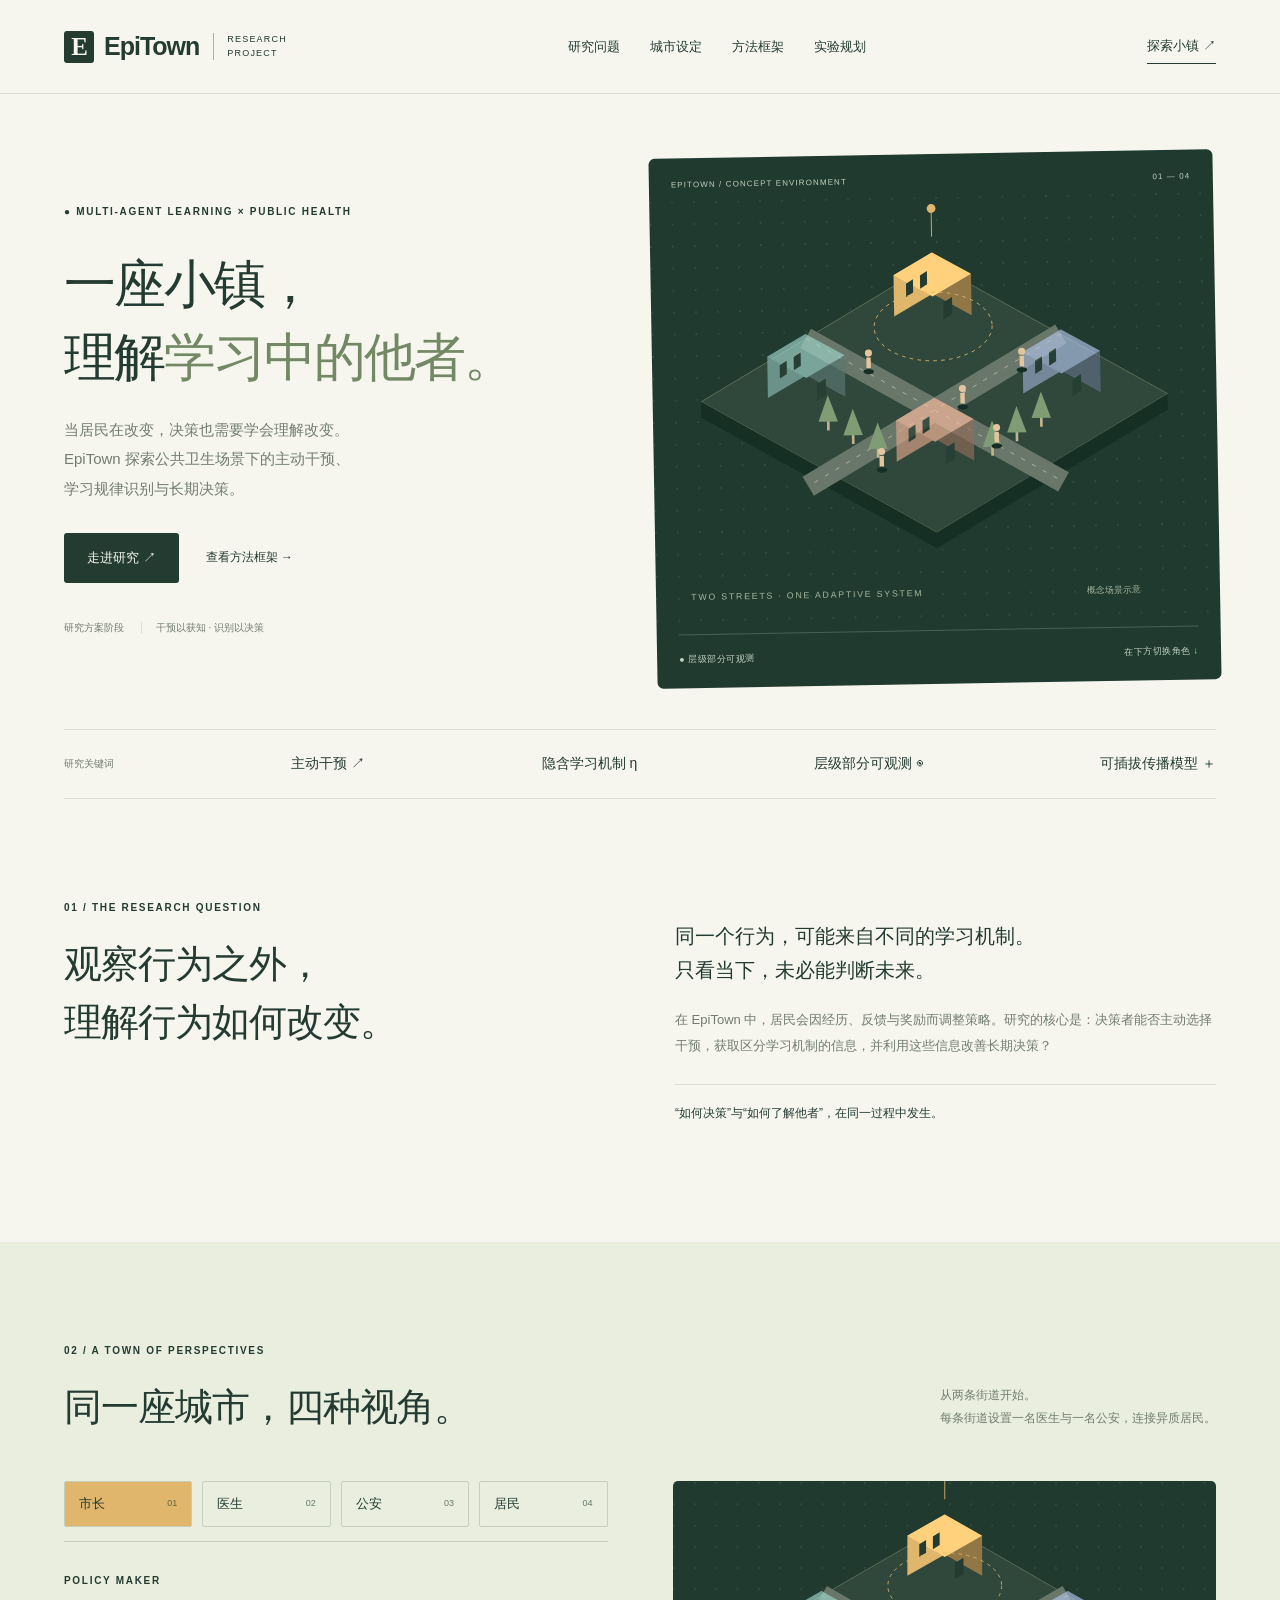
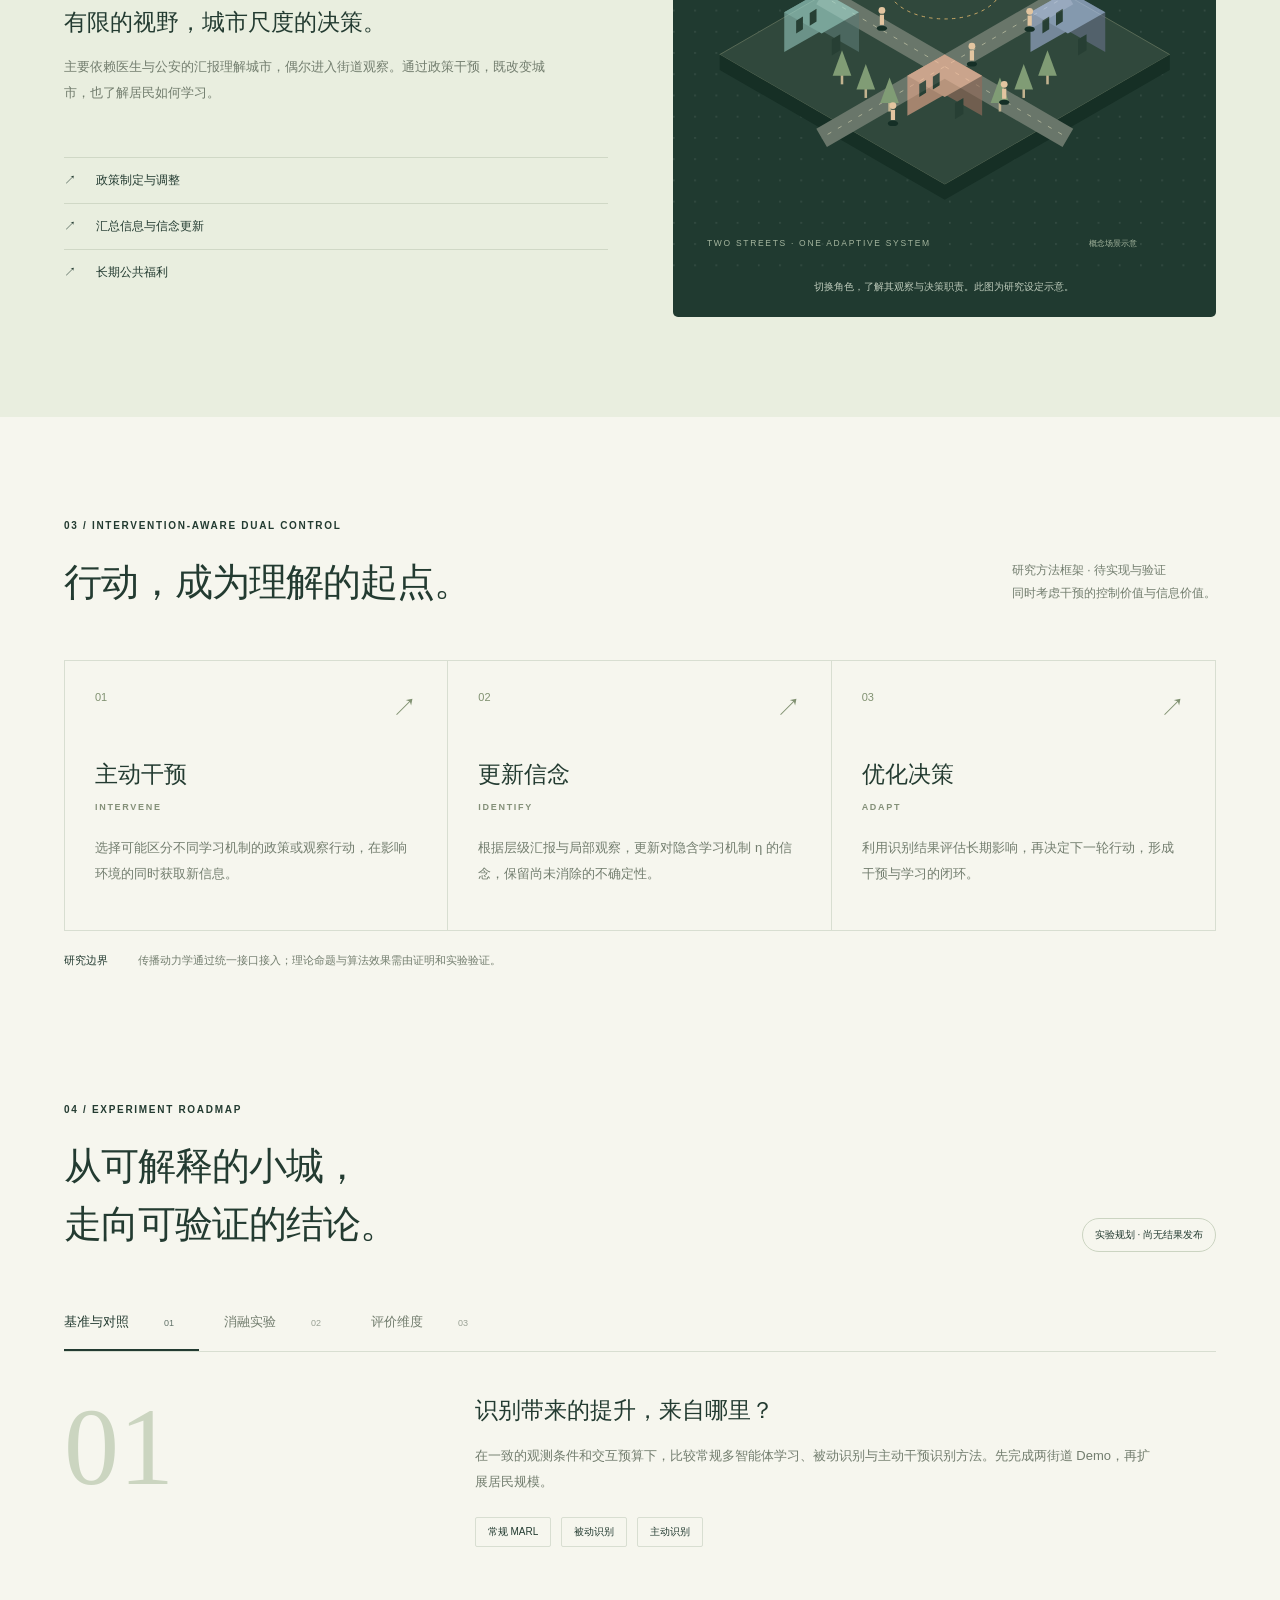
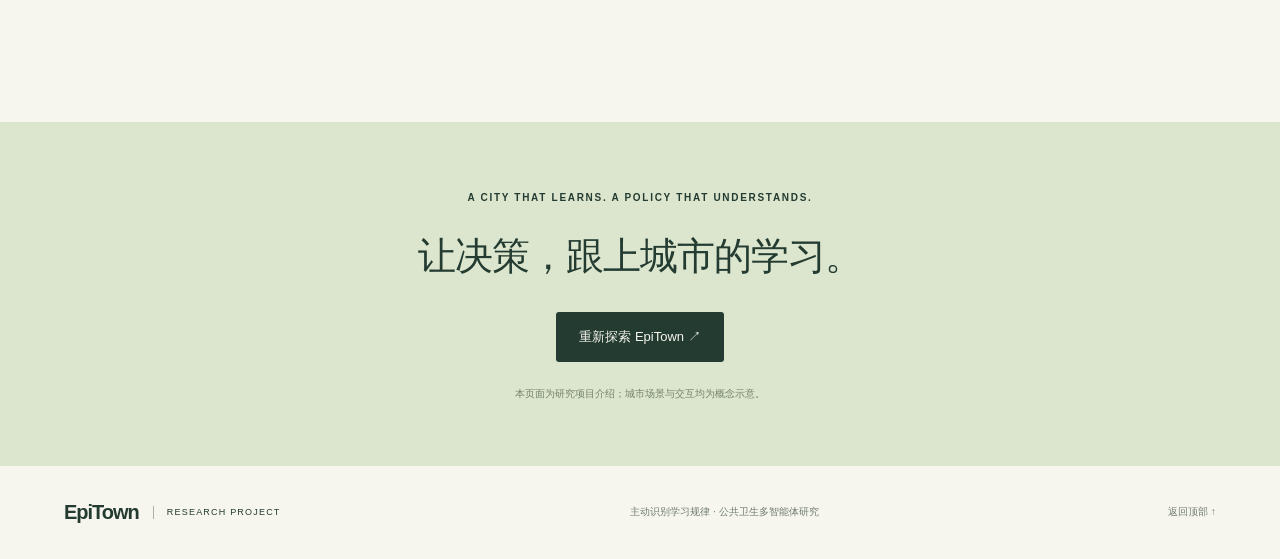
==== index.html @ d561c006 "EpiTown介绍页" ====
<!doctype html><html lang="zh-CN"><head><meta charset="utf-8"><meta name="viewport" content="width=device-width,initial-scale=1"><title>EpiTown · 理解学习中的他者</title><meta name="description" content="公共卫生多智能体研究：主动干预、学习规律识别与长期决策。"><style>
:root{--ink:#233b31;--paper:#f6f6ee;--muted:#727d6e;--line:#d8ded1}*{box-sizing:border-box}html{scroll-behavior:smooth;scroll-padding-top:30px}body{margin:0;background:var(--paper);color:var(--ink);font-family:Arial,"Microsoft YaHei",sans-serif;-webkit-font-smoothing:antialiased}a{color:inherit;text-decoration:none}button{font:inherit;cursor:pointer}button:focus-visible,a:focus-visible{outline:3px solid #a98442;outline-offset:5px}header{height:94px;border-bottom:1px solid var(--line);display:flex;align-items:center;justify-content:space-between;padding:0 5%;gap:24px}.brand{display:flex;align-items:center;gap:10px;font-size:25px;font-weight:700;letter-spacing:-1px}.mark{display:grid;place-items:center;width:30px;height:32px;background:var(--ink);color:var(--paper);font-family:Georgia,serif;border-radius:3px}.brand small{font-size:9px;font-weight:400;letter-spacing:1.2px;border-left:1px solid #a9b2a4;padding-left:13px;margin-left:4px;line-height:1.5}nav{display:flex;gap:30px;font-size:13px}nav a:hover{opacity:.6}.nav-cta{font-size:13px;border-bottom:1px solid var(--ink);padding:8px 0}.hero{display:grid;grid-template-columns:1fr 1fr;min-height:635px;padding:55px 5% 40px;gap:25px;align-items:center}.eyebrow{font-size:10px;letter-spacing:1.7px;font-weight:600;line-height:1.8}.hero h1{font-size:clamp(36px,4.05vw,64px);line-height:1.4;letter-spacing:-2px;font-weight:500;margin:27px 0 22px}.hero h1 span{color:#738965}.lead{font-size:15px;line-height:1.95;color:var(--muted)}.actions{display:flex;align-items:center;gap:27px;margin:30px 0;font-size:12px}.button{display:inline-flex;align-items:center;justify-content:center;gap:36px;padding:16px 23px;background:var(--ink);color:var(--paper);font-size:13px;border-radius:3px}.button:hover{background:#3e5743}.note{font-size:10px;color:var(--muted);margin-top:38px}.note span{margin-left:14px;padding-left:14px;border-left:1px solid var(--line)}.hero-art{background:#203a30;border-radius:6px;overflow:hidden;color:#c2d0c0;transform:rotate(-1deg)}svg{display:block;width:100%}.hero-art svg{margin:-10px 0 -20px}.art-label{display:flex;justify-content:space-between;margin:22px;font-size:8px;letter-spacing:1.1px;gap:10px}.art-label.bottom{border-top:1px solid #476051;padding-top:18px;font-size:9px;letter-spacing:.5px}.principles{border-top:1px solid var(--line);border-bottom:1px solid var(--line);margin:0 5%;padding:25px 0;display:flex;align-items:center;justify-content:space-between;gap:20px}.principles small{font-size:10px;color:var(--muted)}.principles>span{font-size:14px}.section{padding:100px 5%}h2{font-size:clamp(28px,3vw,43px);font-weight:500;line-height:1.5;letter-spacing:-1px;margin:18px 0 0}.question{display:grid;grid-template-columns:1fr 1fr;gap:70px}.section p{font-size:13px;line-height:2;color:var(--muted)}.question .large{font-size:20px;line-height:1.7;color:var(--ink);margin:20px 0}.statement{font-size:12px;padding:20px 0;border-top:1px solid var(--line);margin-top:25px}.town{background:#e9eedf}.heading{display:flex;align-items:flex-end;justify-content:space-between;gap:35px}.heading>p{font-size:12px;line-height:1.9;margin-bottom:6px}.town-layout{display:grid;grid-template-columns:1fr 1fr;gap:65px;margin-top:45px}.role-tabs{display:flex;border-bottom:1px solid #c6cfbd;padding-bottom:14px;gap:10px}.role-tabs button{flex:1;background:transparent;border:1px solid #c6cfbd;text-align:left;padding:13px 14px;border-radius:2px;font-size:13px;color:var(--ink)}.role-tabs small{float:right;font-size:9px;opacity:.65;padding-top:3px}.role-panel{padding-top:30px}h3{font-size:23px;line-height:1.6;font-weight:500;margin:14px 0}.role-panel p{max-width:490px;min-height:78px}.role-panel ul{list-style:none;padding:0;margin:25px 0 0}.role-panel li{border-top:1px solid #d0d8c6;padding:14px 0;font-size:12px}.role-panel li span{margin-left:17px}.mini-town{background:#203a30;border-radius:5px;align-self:start;overflow:hidden}.mini-town svg{margin-top:-20px}.mini-town p{font-size:10px;text-align:center;color:#bfccbc;margin:0;padding:0 15px 20px}.method-grid{display:grid;grid-template-columns:repeat(3,1fr);margin-top:50px;border:1px solid var(--line)}.method-grid article{padding:30px;border-right:1px solid var(--line)}.method-grid article:last-child{border:0}.step{display:flex;justify-content:space-between;font-size:11px;color:#809171}.step span{font-size:25px}.method-grid h3{margin:32px 0 6px}.method-grid .eyebrow{font-size:9px;color:#849079}.method-grid p{margin-top:20px}.method-foot{display:flex;gap:30px;font-size:11px;padding-top:20px;color:var(--muted);line-height:1.8}.method-foot b{color:var(--ink);white-space:nowrap;font-weight:400}.experiments{padding-top:30px}.status{font-size:10px;border:1px solid #cbd4c1;padding:9px 12px;border-radius:30px;white-space:nowrap}.experiment-tabs{display:flex;margin-top:43px;border-bottom:1px solid var(--line)}.experiment-tabs button{color:var(--muted);border:0;background:none;padding:18px 25px;border-bottom:2px solid transparent;font-size:13px}.experiment-tabs button:first-child{padding-left:0}.experiment-tabs button[aria-selected=true]{border-bottom-color:var(--ink);color:var(--ink)}.experiment-tabs small{font-size:9px;padding-left:35px;opacity:.7}.experiment-content{display:grid;grid-template-columns:1fr 2fr;gap:40px;padding:40px 0;min-height:270px}.big-number{font-family:Georgia,serif;font-size:110px;color:#cbd5c0;line-height:1}.experiment-content h3{margin-top:0}.experiment-content p{max-width:680px}.tags{display:flex;flex-wrap:wrap;gap:10px;margin-top:22px}.tags span{font-size:10px;padding:7px 12px;border:1px solid var(--line);border-radius:2px}.closing{text-align:center;background:#dce6ce;padding:67px 20px 55px}.closing h2{margin:20px 0 27px}.closing p{font-size:10px;color:#738167;margin-top:25px}footer{display:flex;align-items:center;justify-content:space-between;gap:30px;padding:35px 5%}footer .brand{font-size:20px}footer>span,footer>a:last-child{font-size:10px;color:var(--muted)}@media(min-width:1600px){main,header,footer{max-width:1600px;margin:auto}}@media(max-width:950px){.brand small{display:none}nav{gap:17px}.hero{min-height:540px}.hero h1{font-size:37px}.hero .eyebrow{font-size:8px;letter-spacing:1px}.lead{font-size:13px}.section{padding-top:70px;padding-bottom:70px}.town-layout{gap:30px}.question{gap:35px}.method-grid article{padding:22px}.actions{gap:15px}.role-tabs button{padding:12px 8px}.role-tabs small{display:none}.principles>span{font-size:12px}}@media(max-width:680px){header{height:75px;padding:0 6%}header nav{display:none}.nav-cta{font-size:11px}.hero{grid-template-columns:1fr;padding:45px 6% 30px;gap:40px}.hero h1{font-size:39px;letter-spacing:-1.5px;margin-top:24px}.hero .eyebrow{font-size:9px}.lead{font-size:14px}.note{margin-top:28px}.hero-art{transform:none}.principles{flex-wrap:wrap;padding:22px 0;gap:20px;margin:0 6%}.principles small{width:100%}.principles>span{font-size:11px;width:44%}.section{padding:60px 6%}.question{grid-template-columns:1fr;gap:20px}.question .large{font-size:18px}.heading{display:block}.heading>p{margin-top:20px}.town-layout{grid-template-columns:1fr;gap:25px;margin-top:30px}.role-panel p{min-height:0}.method-grid{grid-template-columns:1fr;margin-top:30px}.method-grid article{border-right:0;border-bottom:1px solid var(--line);padding:25px}.method-grid h3{margin-top:10px}.method-grid p{margin-top:12px}.method-foot{gap:16px}.status{display:inline-block;margin-top:20px}.experiment-tabs button{padding:16px 12px;font-size:12px;flex:1}.experiment-tabs small{display:none}.experiment-content{grid-template-columns:1fr;gap:15px;min-height:340px;padding:25px 0 0}.big-number{font-size:60px}.experiment-content h3{font-size:20px}.closing .eyebrow{font-size:8px;letter-spacing:1px}.closing h2{font-size:27px}footer{flex-wrap:wrap;padding:30px 6%;gap:25px}footer>span{order:3;width:100%;font-size:9px}}@media(prefers-reduced-motion:reduce){html{scroll-behavior:auto}}
</style></head><body><header><a class="brand" href="#"><b class="mark">E</b>EpiTown<small>RESEARCH<br>PROJECT</small></a><nav aria-label="主导航"><a href="#question">研究问题</a><a href="#town">城市设定</a><a href="#method">方法框架</a><a href="#experiments">实验规划</a></nav><a class="nav-cta" href="#town">探索小镇 ↗</a></header><main><section class="hero"><div><div class="eyebrow">● MULTI-AGENT LEARNING × PUBLIC HEALTH</div><h1>一座小镇，<br>理解<span>学习中的他者。</span></h1><p class="lead">当居民在改变，决策也需要学会理解改变。<br>EpiTown 探索公共卫生场景下的主动干预、<br>学习规律识别与长期决策。</p><div class="actions"><a class="button" href="#question">走进研究 ↗</a><a href="#method">查看方法框架 →</a></div><div class="note">研究方案阶段 <span>干预以获知 · 识别以决策</span></div></div><div class="hero-art"><div class="art-label"><span>EPITOWN / CONCEPT ENVIRONMENT</span><span>01 — 04</span></div><svg viewBox="0 0 640 490" role="img" aria-label="两街道概念示意，当前角色：市长"><defs><pattern id="dots0" width="25" height="25" patternUnits="userSpaceOnUse"><circle cx="1" cy="1" r="1" fill="white" opacity=".12"/></pattern></defs><rect width="640" height="490" fill="url(#dots0)"/><g transform="translate(320 75)"><path d="M0 0 265 153 0 306 -265 153Z" fill="#30483c" stroke="#60715b"/><path d="M-265 153 0 306 265 153v18L0 324-265 171Z" fill="#162f25"/><path d="M-145 83 145 251M145 83-145 251" stroke="#69766a" stroke-width="25"/><path d="M-145 83 145 251M145 83-145 251" stroke="#b5b99e" stroke-dasharray="5 9"/><g transform="translate(0 60)" opacity="1"><path d="M-44 0v-47L0-72v47Z" fill="#dfb66c"/><path d="M0-25v-47L44-47V0Z" fill="#dfb66c" style="filter:brightness(.65)"/><path d="M-44-47 0-72 44-47 0-22Z" fill="#dfb66c" style="filter:brightness(1.15)"/><path d="m-30-37 8-5v15l-8 5zm16-9 8-5v15l-8 5zM12 4l10-6v-19l-10 6z" fill="#233b30"/><ellipse cy="12" rx="67" ry="39" fill="none" stroke="#dfb66c" stroke-dasharray="4 5"/><path d="M0-90v-27" stroke="#dfb66c"/><circle cy="-122" r="5" fill="#dfb66c"/></g><g transform="translate(-145 150)" opacity="0.65"><path d="M-44 0v-47L0-72v47Z" fill="#8bbab1"/><path d="M0-25v-47L44-47V0Z" fill="#8bbab1" style="filter:brightness(.65)"/><path d="M-44-47 0-72 44-47 0-22Z" fill="#8bbab1" style="filter:brightness(1.15)"/><path d="m-30-37 8-5v15l-8 5zm16-9 8-5v15l-8 5zM12 4l10-6v-19l-10 6z" fill="#233b30"/></g><g transform="translate(145 150)" opacity="0.65"><path d="M-44 0v-47L0-72v47Z" fill="#9babcd"/><path d="M0-25v-47L44-47V0Z" fill="#9babcd" style="filter:brightness(.65)"/><path d="M-44-47 0-72 44-47 0-22Z" fill="#9babcd" style="filter:brightness(1.15)"/><path d="m-30-37 8-5v15l-8 5zm16-9 8-5v15l-8 5zM12 4l10-6v-19l-10 6z" fill="#233b30"/></g><g transform="translate(0 225)" opacity="0.65"><path d="M-44 0v-47L0-72v47Z" fill="#e2a58a"/><path d="M0-25v-47L44-47V0Z" fill="#e2a58a" style="filter:brightness(.65)"/><path d="M-44-47 0-72 44-47 0-22Z" fill="#e2a58a" style="filter:brightness(1.15)"/><path d="m-30-37 8-5v15l-8 5zm16-9 8-5v15l-8 5zM12 4l10-6v-19l-10 6z" fill="#233b30"/></g><g transform="translate(-65 220)"><path d="M0 0v-13" stroke="#c2b38f" stroke-width="3"/><path d="M-11-10 0-40 11-10Z" fill="#809c75"/></g><g transform="translate(-93 204)"><path d="M0 0v-13" stroke="#c2b38f" stroke-width="3"/><path d="M-11-10 0-40 11-10Z" fill="#809c75"/></g><g transform="translate(-121 188)"><path d="M0 0v-13" stroke="#c2b38f" stroke-width="3"/><path d="M-11-10 0-40 11-10Z" fill="#809c75"/></g><g transform="translate(65 220)"><path d="M0 0v-13" stroke="#c2b38f" stroke-width="3"/><path d="M-11-10 0-40 11-10Z" fill="#809c75"/></g><g transform="translate(93 204)"><path d="M0 0v-13" stroke="#c2b38f" stroke-width="3"/><path d="M-11-10 0-40 11-10Z" fill="#809c75"/></g><g transform="translate(121 188)"><path d="M0 0v-13" stroke="#c2b38f" stroke-width="3"/><path d="M-11-10 0-40 11-10Z" fill="#809c75"/></g><g transform="translate(-74 118)"><ellipse cy="4" rx="6" ry="3" fill="#152f26"/><path d="M0 0v-12" stroke="#e3c5a0" stroke-width="5"/><circle cy="-17" r="4" fill="#e3c5a0"/></g><g transform="translate(70 205)"><ellipse cy="4" rx="6" ry="3" fill="#152f26"/><path d="M0 0v-12" stroke="#e3c5a0" stroke-width="5"/><circle cy="-17" r="4" fill="#e3c5a0"/></g><g transform="translate(-61 230)"><ellipse cy="4" rx="6" ry="3" fill="#152f26"/><path d="M0 0v-12" stroke="#e3c5a0" stroke-width="5"/><circle cy="-17" r="4" fill="#e3c5a0"/></g><g transform="translate(100 119)"><ellipse cy="4" rx="6" ry="3" fill="#152f26"/><path d="M0 0v-12" stroke="#e3c5a0" stroke-width="5"/><circle cy="-17" r="4" fill="#e3c5a0"/></g><g transform="translate(32 160)"><ellipse cy="4" rx="6" ry="3" fill="#152f26"/><path d="M0 0v-12" stroke="#e3c5a0" stroke-width="5"/><circle cy="-17" r="4" fill="#e3c5a0"/></g></g><text x="40" y="453" fill="#a4b59e" font-size="10" letter-spacing="2">TWO STREETS · ONE ADAPTIVE SYSTEM</text><text x="490" y="453" fill="#a4b59e" font-size="10">概念场景示意</text></svg><div class="art-label bottom"><span>● 层级部分可观测</span><span>在下方切换角色 ↓</span></div></div></section><div class="principles"><small>研究关键词</small><span>主动干预 ↗</span><span>隐含学习机制 η</span><span>层级部分可观测 ◉</span><span>可插拔传播模型 ＋</span></div><section id="question" class="section question"><div><div class="eyebrow">01 / THE RESEARCH QUESTION</div><h2>观察行为之外，<br>理解行为如何改变。</h2></div><div><p class="large">同一个行为，可能来自不同的学习机制。<br>只看当下，未必能判断未来。</p><p>在 EpiTown 中，居民会因经历、反馈与奖励而调整策略。研究的核心是：决策者能否主动选择干预，获取区分学习机制的信息，并利用这些信息改善长期决策？</p><div class="statement">“如何决策”与“如何了解他者”，在同一过程中发生。</div></div></section><section id="town" class="section town"><div class="heading"><div><div class="eyebrow">02 / A TOWN OF PERSPECTIVES</div><h2>同一座城市，四种视角。</h2></div><p>从两条街道开始。<br>每条街道设置一名医生与一名公安，连接异质居民。</p></div><div class="town-layout"><div><div class="role-tabs" role="tablist" aria-label="城市角色"><button id="role-0" role="tab" aria-selected="true" aria-controls="role-panel" style="background:#dfb66c">市长<small>01</small></button><button id="role-1" role="tab" aria-selected="false" aria-controls="role-panel">医生<small>02</small></button><button id="role-2" role="tab" aria-selected="false" aria-controls="role-panel">公安<small>03</small></button><button id="role-3" role="tab" aria-selected="false" aria-controls="role-panel">居民<small>04</small></button></div><div class="role-panel" id="role-panel" role="tabpanel" aria-labelledby="role-0"><div class="eyebrow">POLICY MAKER</div><h3>有限的视野，城市尺度的决策。</h3><p>主要依赖医生与公安的汇报理解城市，偶尔进入街道观察。通过政策干预，既改变城市，也了解居民如何学习。</p><ul><li>↗ <span>政策制定与调整</span></li><li>↗ <span>汇总信息与信念更新</span></li><li>↗ <span>长期公共福利</span></li></ul></div></div><div class="mini-town"><svg viewBox="0 0 640 490" role="img" aria-label="两街道概念示意，当前角色：市长"><defs><pattern id="dots0" width="25" height="25" patternUnits="userSpaceOnUse"><circle cx="1" cy="1" r="1" fill="white" opacity=".12"/></pattern></defs><rect width="640" height="490" fill="url(#dots0)"/><g transform="translate(320 75)"><path d="M0 0 265 153 0 306 -265 153Z" fill="#30483c" stroke="#60715b"/><path d="M-265 153 0 306 265 153v18L0 324-265 171Z" fill="#162f25"/><path d="M-145 83 145 251M145 83-145 251" stroke="#69766a" stroke-width="25"/><path d="M-145 83 145 251M145 83-145 251" stroke="#b5b99e" stroke-dasharray="5 9"/><g transform="translate(0 60)" opacity="1"><path d="M-44 0v-47L0-72v47Z" fill="#dfb66c"/><path d="M0-25v-47L44-47V0Z" fill="#dfb66c" style="filter:brightness(.65)"/><path d="M-44-47 0-72 44-47 0-22Z" fill="#dfb66c" style="filter:brightness(1.15)"/><path d="m-30-37 8-5v15l-8 5zm16-9 8-5v15l-8 5zM12 4l10-6v-19l-10 6z" fill="#233b30"/><ellipse cy="12" rx="67" ry="39" fill="none" stroke="#dfb66c" stroke-dasharray="4 5"/><path d="M0-90v-27" stroke="#dfb66c"/><circle cy="-122" r="5" fill="#dfb66c"/></g><g transform="translate(-145 150)" opacity="0.65"><path d="M-44 0v-47L0-72v47Z" fill="#8bbab1"/><path d="M0-25v-47L44-47V0Z" fill="#8bbab1" style="filter:brightness(.65)"/><path d="M-44-47 0-72 44-47 0-22Z" fill="#8bbab1" style="filter:brightness(1.15)"/><path d="m-30-37 8-5v15l-8 5zm16-9 8-5v15l-8 5zM12 4l10-6v-19l-10 6z" fill="#233b30"/></g><g transform="translate(145 150)" opacity="0.65"><path d="M-44 0v-47L0-72v47Z" fill="#9babcd"/><path d="M0-25v-47L44-47V0Z" fill="#9babcd" style="filter:brightness(.65)"/><path d="M-44-47 0-72 44-47 0-22Z" fill="#9babcd" style="filter:brightness(1.15)"/><path d="m-30-37 8-5v15l-8 5zm16-9 8-5v15l-8 5zM12 4l10-6v-19l-10 6z" fill="#233b30"/></g><g transform="translate(0 225)" opacity="0.65"><path d="M-44 0v-47L0-72v47Z" fill="#e2a58a"/><path d="M0-25v-47L44-47V0Z" fill="#e2a58a" style="filter:brightness(.65)"/><path d="M-44-47 0-72 44-47 0-22Z" fill="#e2a58a" style="filter:brightness(1.15)"/><path d="m-30-37 8-5v15l-8 5zm16-9 8-5v15l-8 5zM12 4l10-6v-19l-10 6z" fill="#233b30"/></g><g transform="translate(-65 220)"><path d="M0 0v-13" stroke="#c2b38f" stroke-width="3"/><path d="M-11-10 0-40 11-10Z" fill="#809c75"/></g><g transform="translate(-93 204)"><path d="M0 0v-13" stroke="#c2b38f" stroke-width="3"/><path d="M-11-10 0-40 11-10Z" fill="#809c75"/></g><g transform="translate(-121 188)"><path d="M0 0v-13" stroke="#c2b38f" stroke-width="3"/><path d="M-11-10 0-40 11-10Z" fill="#809c75"/></g><g transform="translate(65 220)"><path d="M0 0v-13" stroke="#c2b38f" stroke-width="3"/><path d="M-11-10 0-40 11-10Z" fill="#809c75"/></g><g transform="translate(93 204)"><path d="M0 0v-13" stroke="#c2b38f" stroke-width="3"/><path d="M-11-10 0-40 11-10Z" fill="#809c75"/></g><g transform="translate(121 188)"><path d="M0 0v-13" stroke="#c2b38f" stroke-width="3"/><path d="M-11-10 0-40 11-10Z" fill="#809c75"/></g><g transform="translate(-74 118)"><ellipse cy="4" rx="6" ry="3" fill="#152f26"/><path d="M0 0v-12" stroke="#e3c5a0" stroke-width="5"/><circle cy="-17" r="4" fill="#e3c5a0"/></g><g transform="translate(70 205)"><ellipse cy="4" rx="6" ry="3" fill="#152f26"/><path d="M0 0v-12" stroke="#e3c5a0" stroke-width="5"/><circle cy="-17" r="4" fill="#e3c5a0"/></g><g transform="translate(-61 230)"><ellipse cy="4" rx="6" ry="3" fill="#152f26"/><path d="M0 0v-12" stroke="#e3c5a0" stroke-width="5"/><circle cy="-17" r="4" fill="#e3c5a0"/></g><g transform="translate(100 119)"><ellipse cy="4" rx="6" ry="3" fill="#152f26"/><path d="M0 0v-12" stroke="#e3c5a0" stroke-width="5"/><circle cy="-17" r="4" fill="#e3c5a0"/></g><g transform="translate(32 160)"><ellipse cy="4" rx="6" ry="3" fill="#152f26"/><path d="M0 0v-12" stroke="#e3c5a0" stroke-width="5"/><circle cy="-17" r="4" fill="#e3c5a0"/></g></g><text x="40" y="453" fill="#a4b59e" font-size="10" letter-spacing="2">TWO STREETS · ONE ADAPTIVE SYSTEM</text><text x="490" y="453" fill="#a4b59e" font-size="10">概念场景示意</text></svg><p>切换角色，了解其观察与决策职责。此图为研究设定示意。</p></div></div></section><section id="method" class="section"><div class="heading"><div><div class="eyebrow">03 / INTERVENTION-AWARE DUAL CONTROL</div><h2>行动，成为理解的起点。</h2></div><p>研究方法框架 · 待实现与验证<br>同时考虑干预的控制价值与信息价值。</p></div><div class="method-grid"><article><div class="step">01<span>↗</span></div><h3>主动干预</h3><div class="eyebrow">INTERVENE</div><p>选择可能区分不同学习机制的政策或观察行动，在影响环境的同时获取新信息。</p></article><article><div class="step">02<span>↗</span></div><h3>更新信念</h3><div class="eyebrow">IDENTIFY</div><p>根据层级汇报与局部观察，更新对隐含学习机制 η 的信念，保留尚未消除的不确定性。</p></article><article><div class="step">03<span>↗</span></div><h3>优化决策</h3><div class="eyebrow">ADAPT</div><p>利用识别结果评估长期影响，再决定下一轮行动，形成干预与学习的闭环。</p></article></div><div class="method-foot"><b>研究边界</b><span>传播动力学通过统一接口接入；理论命题与算法效果需由证明和实验验证。</span></div></section><section id="experiments" class="section experiments"><div class="heading"><div><div class="eyebrow">04 / EXPERIMENT ROADMAP</div><h2>从可解释的小城，<br>走向可验证的结论。</h2></div><span class="status">实验规划 · 尚无结果发布</span></div><div class="experiment-tabs" role="tablist" aria-label="实验规划"><button id="exp-0" role="tab" aria-selected="true" aria-controls="exp-panel">基准与对照<small>01</small></button><button id="exp-1" role="tab" aria-selected="false" aria-controls="exp-panel">消融实验<small>02</small></button><button id="exp-2" role="tab" aria-selected="false" aria-controls="exp-panel">评价维度<small>03</small></button></div><div class="experiment-content" id="exp-panel" role="tabpanel" aria-labelledby="exp-0"><span class="big-number">01</span><div><h3>识别带来的提升，来自哪里？</h3><p>在一致的观测条件和交互预算下，比较常规多智能体学习、被动识别与主动干预识别方法。先完成两街道 Demo，再扩展居民规模。</p><div class="tags"><span>常规 MARL</span><span>被动识别</span><span>主动识别</span></div></div></div></section><section class="closing"><div class="eyebrow">A CITY THAT LEARNS. A POLICY THAT UNDERSTANDS.</div><h2>让决策，跟上城市的学习。</h2><a class="button" href="#town">重新探索 EpiTown ↗</a><p>本页面为研究项目介绍；城市场景与交互均为概念示意。</p></section></main><footer><a class="brand" href="#">EpiTown <small>RESEARCH PROJECT</small></a><span>主动识别学习规律 · 公共卫生多智能体研究</span><a href="#">返回顶部 ↑</a></footer><script>const data={"colors":["#dfb66c","#8bbab1","#9babcd","#e2a58a"],"panels":["<div class=\"eyebrow\">POLICY MAKER</div><h3>有限的视野，城市尺度的决策。</h3><p>主要依赖医生与公安的汇报理解城市，偶尔进入街道观察。通过政策干预，既改变城市，也了解居民如何学习。</p><ul><li>↗ <span>政策制定与调整</span></li><li>↗ <span>汇总信息与信念更新</span></li><li>↗ <span>长期公共福利</span></li></ul>","<div class=\"eyebrow\">HEALTH RESPONSE</div><h3>从就诊与反馈中，感知健康变化。</h3><p>观察诊疗与公共卫生响应中的局部信息，向市长汇报健康变化。传播模型通过统一接口接入，不限定为某一种动力学。</p><ul><li>↗ <span>诊疗与健康反馈</span></li><li>↗ <span>就诊负荷观察</span></li><li>↗ <span>公共卫生响应</span></li></ul>","<div class=\"eyebrow\">SOCIAL ORDER</div><h3>在街道现场，理解行为与秩序。</h3><p>观察居民活动和局部秩序，执行政策并向市长反馈。执行过程与居民反应共同构成识别学习规律的观察窗口。</p><ul><li>↗ <span>街道秩序维护</span></li><li>↗ <span>政策执行与反馈</span></li><li>↗ <span>居民行为观察</span></li></ul>","<div class=\"eyebrow\">ADAPTIVE RESIDENTS</div><h3>每个个体，都在重新权衡生活。</h3><p>居民对金钱、娱乐、生活与生存的敏感度各不相同。研究关注他们如何随经历更新行为，而不只预测下一步行动。</p><ul><li>↗ <span>异质奖励偏好</span></li><li>↗ <span>局部观察与决策</span></li><li>↗ <span>随经历更新策略</span></li></ul>"],"towns":["<svg viewBox=\"0 0 640 490\" role=\"img\" aria-label=\"两街道概念示意，当前角色：市长\"><defs><pattern id=\"dots0\" width=\"25\" height=\"25\" patternUnits=\"userSpaceOnUse\"><circle cx=\"1\" cy=\"1\" r=\"1\" fill=\"white\" opacity=\".12\"/></pattern></defs><rect width=\"640\" height=\"490\" fill=\"url(#dots0)\"/><g transform=\"translate(320 75)\"><path d=\"M0 0 265 153 0 306 -265 153Z\" fill=\"#30483c\" stroke=\"#60715b\"/><path d=\"M-265 153 0 306 265 153v18L0 324-265 171Z\" fill=\"#162f25\"/><path d=\"M-145 83 145 251M145 83-145 251\" stroke=\"#69766a\" stroke-width=\"25\"/><path d=\"M-145 83 145 251M145 83-145 251\" stroke=\"#b5b99e\" stroke-dasharray=\"5 9\"/><g transform=\"translate(0 60)\" opacity=\"1\"><path d=\"M-44 0v-47L0-72v47Z\" fill=\"#dfb66c\"/><path d=\"M0-25v-47L44-47V0Z\" fill=\"#dfb66c\" style=\"filter:brightness(.65)\"/><path d=\"M-44-47 0-72 44-47 0-22Z\" fill=\"#dfb66c\" style=\"filter:brightness(1.15)\"/><path d=\"m-30-37 8-5v15l-8 5zm16-9 8-5v15l-8 5zM12 4l10-6v-19l-10 6z\" fill=\"#233b30\"/><ellipse cy=\"12\" rx=\"67\" ry=\"39\" fill=\"none\" stroke=\"#dfb66c\" stroke-dasharray=\"4 5\"/><path d=\"M0-90v-27\" stroke=\"#dfb66c\"/><circle cy=\"-122\" r=\"5\" fill=\"#dfb66c\"/></g><g transform=\"translate(-145 150)\" opacity=\"0.65\"><path d=\"M-44 0v-47L0-72v47Z\" fill=\"#8bbab1\"/><path d=\"M0-25v-47L44-47V0Z\" fill=\"#8bbab1\" style=\"filter:brightness(.65)\"/><path d=\"M-44-47 0-72 44-47 0-22Z\" fill=\"#8bbab1\" style=\"filter:brightness(1.15)\"/><path d=\"m-30-37 8-5v15l-8 5zm16-9 8-5v15l-8 5zM12 4l10-6v-19l-10 6z\" fill=\"#233b30\"/></g><g transform=\"translate(145 150)\" opacity=\"0.65\"><path d=\"M-44 0v-47L0-72v47Z\" fill=\"#9babcd\"/><path d=\"M0-25v-47L44-47V0Z\" fill=\"#9babcd\" style=\"filter:brightness(.65)\"/><path d=\"M-44-47 0-72 44-47 0-22Z\" fill=\"#9babcd\" style=\"filter:brightness(1.15)\"/><path d=\"m-30-37 8-5v15l-8 5zm16-9 8-5v15l-8 5zM12 4l10-6v-19l-10 6z\" fill=\"#233b30\"/></g><g transform=\"translate(0 225)\" opacity=\"0.65\"><path d=\"M-44 0v-47L0-72v47Z\" fill=\"#e2a58a\"/><path d=\"M0-25v-47L44-47V0Z\" fill=\"#e2a58a\" style=\"filter:brightness(.65)\"/><path d=\"M-44-47 0-72 44-47 0-22Z\" fill=\"#e2a58a\" style=\"filter:brightness(1.15)\"/><path d=\"m-30-37 8-5v15l-8 5zm16-9 8-5v15l-8 5zM12 4l10-6v-19l-10 6z\" fill=\"#233b30\"/></g><g transform=\"translate(-65 220)\"><path d=\"M0 0v-13\" stroke=\"#c2b38f\" stroke-width=\"3\"/><path d=\"M-11-10 0-40 11-10Z\" fill=\"#809c75\"/></g><g transform=\"translate(-93 204)\"><path d=\"M0 0v-13\" stroke=\"#c2b38f\" stroke-width=\"3\"/><path d=\"M-11-10 0-40 11-10Z\" fill=\"#809c75\"/></g><g transform=\"translate(-121 188)\"><path d=\"M0 0v-13\" stroke=\"#c2b38f\" stroke-width=\"3\"/><path d=\"M-11-10 0-40 11-10Z\" fill=\"#809c75\"/></g><g transform=\"translate(65 220)\"><path d=\"M0 0v-13\" stroke=\"#c2b38f\" stroke-width=\"3\"/><path d=\"M-11-10 0-40 11-10Z\" fill=\"#809c75\"/></g><g transform=\"translate(93 204)\"><path d=\"M0 0v-13\" stroke=\"#c2b38f\" stroke-width=\"3\"/><path d=\"M-11-10 0-40 11-10Z\" fill=\"#809c75\"/></g><g transform=\"translate(121 188)\"><path d=\"M0 0v-13\" stroke=\"#c2b38f\" stroke-width=\"3\"/><path d=\"M-11-10 0-40 11-10Z\" fill=\"#809c75\"/></g><g transform=\"translate(-74 118)\"><ellipse cy=\"4\" rx=\"6\" ry=\"3\" fill=\"#152f26\"/><path d=\"M0 0v-12\" stroke=\"#e3c5a0\" stroke-width=\"5\"/><circle cy=\"-17\" r=\"4\" fill=\"#e3c5a0\"/></g><g transform=\"translate(70 205)\"><ellipse cy=\"4\" rx=\"6\" ry=\"3\" fill=\"#152f26\"/><path d=\"M0 0v-12\" stroke=\"#e3c5a0\" stroke-width=\"5\"/><circle cy=\"-17\" r=\"4\" fill=\"#e3c5a0\"/></g><g transform=\"translate(-61 230)\"><ellipse cy=\"4\" rx=\"6\" ry=\"3\" fill=\"#152f26\"/><path d=\"M0 0v-12\" stroke=\"#e3c5a0\" stroke-width=\"5\"/><circle cy=\"-17\" r=\"4\" fill=\"#e3c5a0\"/></g><g transform=\"translate(100 119)\"><ellipse cy=\"4\" rx=\"6\" ry=\"3\" fill=\"#152f26\"/><path d=\"M0 0v-12\" stroke=\"#e3c5a0\" stroke-width=\"5\"/><circle cy=\"-17\" r=\"4\" fill=\"#e3c5a0\"/></g><g transform=\"translate(32 160)\"><ellipse cy=\"4\" rx=\"6\" ry=\"3\" fill=\"#152f26\"/><path d=\"M0 0v-12\" stroke=\"#e3c5a0\" stroke-width=\"5\"/><circle cy=\"-17\" r=\"4\" fill=\"#e3c5a0\"/></g></g><text x=\"40\" y=\"453\" fill=\"#a4b59e\" font-size=\"10\" letter-spacing=\"2\">TWO STREETS · ONE ADAPTIVE SYSTEM</text><text x=\"490\" y=\"453\" fill=\"#a4b59e\" font-size=\"10\">概念场景示意</text></svg>","<svg viewBox=\"0 0 640 490\" role=\"img\" aria-label=\"两街道概念示意，当前角色：医生\"><defs><pattern id=\"dots1\" width=\"25\" height=\"25\" patternUnits=\"userSpaceOnUse\"><circle cx=\"1\" cy=\"1\" r=\"1\" fill=\"white\" opacity=\".12\"/></pattern></defs><rect width=\"640\" height=\"490\" fill=\"url(#dots1)\"/><g transform=\"translate(320 75)\"><path d=\"M0 0 265 153 0 306 -265 153Z\" fill=\"#30483c\" stroke=\"#60715b\"/><path d=\"M-265 153 0 306 265 153v18L0 324-265 171Z\" fill=\"#162f25\"/><path d=\"M-145 83 145 251M145 83-145 251\" stroke=\"#69766a\" stroke-width=\"25\"/><path d=\"M-145 83 145 251M145 83-145 251\" stroke=\"#b5b99e\" stroke-dasharray=\"5 9\"/><g transform=\"translate(0 60)\" opacity=\"0.65\"><path d=\"M-44 0v-47L0-72v47Z\" fill=\"#dfb66c\"/><path d=\"M0-25v-47L44-47V0Z\" fill=\"#dfb66c\" style=\"filter:brightness(.65)\"/><path d=\"M-44-47 0-72 44-47 0-22Z\" fill=\"#dfb66c\" style=\"filter:brightness(1.15)\"/><path d=\"m-30-37 8-5v15l-8 5zm16-9 8-5v15l-8 5zM12 4l10-6v-19l-10 6z\" fill=\"#233b30\"/></g><g transform=\"translate(-145 150)\" opacity=\"1\"><path d=\"M-44 0v-47L0-72v47Z\" fill=\"#8bbab1\"/><path d=\"M0-25v-47L44-47V0Z\" fill=\"#8bbab1\" style=\"filter:brightness(.65)\"/><path d=\"M-44-47 0-72 44-47 0-22Z\" fill=\"#8bbab1\" style=\"filter:brightness(1.15)\"/><path d=\"m-30-37 8-5v15l-8 5zm16-9 8-5v15l-8 5zM12 4l10-6v-19l-10 6z\" fill=\"#233b30\"/><ellipse cy=\"12\" rx=\"67\" ry=\"39\" fill=\"none\" stroke=\"#8bbab1\" stroke-dasharray=\"4 5\"/><path d=\"M0-90v-27\" stroke=\"#8bbab1\"/><circle cy=\"-122\" r=\"5\" fill=\"#8bbab1\"/></g><g transform=\"translate(145 150)\" opacity=\"0.65\"><path d=\"M-44 0v-47L0-72v47Z\" fill=\"#9babcd\"/><path d=\"M0-25v-47L44-47V0Z\" fill=\"#9babcd\" style=\"filter:brightness(.65)\"/><path d=\"M-44-47 0-72 44-47 0-22Z\" fill=\"#9babcd\" style=\"filter:brightness(1.15)\"/><path d=\"m-30-37 8-5v15l-8 5zm16-9 8-5v15l-8 5zM12 4l10-6v-19l-10 6z\" fill=\"#233b30\"/></g><g transform=\"translate(0 225)\" opacity=\"0.65\"><path d=\"M-44 0v-47L0-72v47Z\" fill=\"#e2a58a\"/><path d=\"M0-25v-47L44-47V0Z\" fill=\"#e2a58a\" style=\"filter:brightness(.65)\"/><path d=\"M-44-47 0-72 44-47 0-22Z\" fill=\"#e2a58a\" style=\"filter:brightness(1.15)\"/><path d=\"m-30-37 8-5v15l-8 5zm16-9 8-5v15l-8 5zM12 4l10-6v-19l-10 6z\" fill=\"#233b30\"/></g><g transform=\"translate(-65 220)\"><path d=\"M0 0v-13\" stroke=\"#c2b38f\" stroke-width=\"3\"/><path d=\"M-11-10 0-40 11-10Z\" fill=\"#809c75\"/></g><g transform=\"translate(-93 204)\"><path d=\"M0 0v-13\" stroke=\"#c2b38f\" stroke-width=\"3\"/><path d=\"M-11-10 0-40 11-10Z\" fill=\"#809c75\"/></g><g transform=\"translate(-121 188)\"><path d=\"M0 0v-13\" stroke=\"#c2b38f\" stroke-width=\"3\"/><path d=\"M-11-10 0-40 11-10Z\" fill=\"#809c75\"/></g><g transform=\"translate(65 220)\"><path d=\"M0 0v-13\" stroke=\"#c2b38f\" stroke-width=\"3\"/><path d=\"M-11-10 0-40 11-10Z\" fill=\"#809c75\"/></g><g transform=\"translate(93 204)\"><path d=\"M0 0v-13\" stroke=\"#c2b38f\" stroke-width=\"3\"/><path d=\"M-11-10 0-40 11-10Z\" fill=\"#809c75\"/></g><g transform=\"translate(121 188)\"><path d=\"M0 0v-13\" stroke=\"#c2b38f\" stroke-width=\"3\"/><path d=\"M-11-10 0-40 11-10Z\" fill=\"#809c75\"/></g><g transform=\"translate(-74 118)\"><ellipse cy=\"4\" rx=\"6\" ry=\"3\" fill=\"#152f26\"/><path d=\"M0 0v-12\" stroke=\"#e3c5a0\" stroke-width=\"5\"/><circle cy=\"-17\" r=\"4\" fill=\"#e3c5a0\"/></g><g transform=\"translate(70 205)\"><ellipse cy=\"4\" rx=\"6\" ry=\"3\" fill=\"#152f26\"/><path d=\"M0 0v-12\" stroke=\"#e3c5a0\" stroke-width=\"5\"/><circle cy=\"-17\" r=\"4\" fill=\"#e3c5a0\"/></g><g transform=\"translate(-61 230)\"><ellipse cy=\"4\" rx=\"6\" ry=\"3\" fill=\"#152f26\"/><path d=\"M0 0v-12\" stroke=\"#e3c5a0\" stroke-width=\"5\"/><circle cy=\"-17\" r=\"4\" fill=\"#e3c5a0\"/></g><g transform=\"translate(100 119)\"><ellipse cy=\"4\" rx=\"6\" ry=\"3\" fill=\"#152f26\"/><path d=\"M0 0v-12\" stroke=\"#e3c5a0\" stroke-width=\"5\"/><circle cy=\"-17\" r=\"4\" fill=\"#e3c5a0\"/></g><g transform=\"translate(32 160)\"><ellipse cy=\"4\" rx=\"6\" ry=\"3\" fill=\"#152f26\"/><path d=\"M0 0v-12\" stroke=\"#e3c5a0\" stroke-width=\"5\"/><circle cy=\"-17\" r=\"4\" fill=\"#e3c5a0\"/></g></g><text x=\"40\" y=\"453\" fill=\"#a4b59e\" font-size=\"10\" letter-spacing=\"2\">TWO STREETS · ONE ADAPTIVE SYSTEM</text><text x=\"490\" y=\"453\" fill=\"#a4b59e\" font-size=\"10\">概念场景示意</text></svg>","<svg viewBox=\"0 0 640 490\" role=\"img\" aria-label=\"两街道概念示意，当前角色：公安\"><defs><pattern id=\"dots2\" width=\"25\" height=\"25\" patternUnits=\"userSpaceOnUse\"><circle cx=\"1\" cy=\"1\" r=\"1\" fill=\"white\" opacity=\".12\"/></pattern></defs><rect width=\"640\" height=\"490\" fill=\"url(#dots2)\"/><g transform=\"translate(320 75)\"><path d=\"M0 0 265 153 0 306 -265 153Z\" fill=\"#30483c\" stroke=\"#60715b\"/><path d=\"M-265 153 0 306 265 153v18L0 324-265 171Z\" fill=\"#162f25\"/><path d=\"M-145 83 145 251M145 83-145 251\" stroke=\"#69766a\" stroke-width=\"25\"/><path d=\"M-145 83 145 251M145 83-145 251\" stroke=\"#b5b99e\" stroke-dasharray=\"5 9\"/><g transform=\"translate(0 60)\" opacity=\"0.65\"><path d=\"M-44 0v-47L0-72v47Z\" fill=\"#dfb66c\"/><path d=\"M0-25v-47L44-47V0Z\" fill=\"#dfb66c\" style=\"filter:brightness(.65)\"/><path d=\"M-44-47 0-72 44-47 0-22Z\" fill=\"#dfb66c\" style=\"filter:brightness(1.15)\"/><path d=\"m-30-37 8-5v15l-8 5zm16-9 8-5v15l-8 5zM12 4l10-6v-19l-10 6z\" fill=\"#233b30\"/></g><g transform=\"translate(-145 150)\" opacity=\"0.65\"><path d=\"M-44 0v-47L0-72v47Z\" fill=\"#8bbab1\"/><path d=\"M0-25v-47L44-47V0Z\" fill=\"#8bbab1\" style=\"filter:brightness(.65)\"/><path d=\"M-44-47 0-72 44-47 0-22Z\" fill=\"#8bbab1\" style=\"filter:brightness(1.15)\"/><path d=\"m-30-37 8-5v15l-8 5zm16-9 8-5v15l-8 5zM12 4l10-6v-19l-10 6z\" fill=\"#233b30\"/></g><g transform=\"translate(145 150)\" opacity=\"1\"><path d=\"M-44 0v-47L0-72v47Z\" fill=\"#9babcd\"/><path d=\"M0-25v-47L44-47V0Z\" fill=\"#9babcd\" style=\"filter:brightness(.65)\"/><path d=\"M-44-47 0-72 44-47 0-22Z\" fill=\"#9babcd\" style=\"filter:brightness(1.15)\"/><path d=\"m-30-37 8-5v15l-8 5zm16-9 8-5v15l-8 5zM12 4l10-6v-19l-10 6z\" fill=\"#233b30\"/><ellipse cy=\"12\" rx=\"67\" ry=\"39\" fill=\"none\" stroke=\"#9babcd\" stroke-dasharray=\"4 5\"/><path d=\"M0-90v-27\" stroke=\"#9babcd\"/><circle cy=\"-122\" r=\"5\" fill=\"#9babcd\"/></g><g transform=\"translate(0 225)\" opacity=\"0.65\"><path d=\"M-44 0v-47L0-72v47Z\" fill=\"#e2a58a\"/><path d=\"M0-25v-47L44-47V0Z\" fill=\"#e2a58a\" style=\"filter:brightness(.65)\"/><path d=\"M-44-47 0-72 44-47 0-22Z\" fill=\"#e2a58a\" style=\"filter:brightness(1.15)\"/><path d=\"m-30-37 8-5v15l-8 5zm16-9 8-5v15l-8 5zM12 4l10-6v-19l-10 6z\" fill=\"#233b30\"/></g><g transform=\"translate(-65 220)\"><path d=\"M0 0v-13\" stroke=\"#c2b38f\" stroke-width=\"3\"/><path d=\"M-11-10 0-40 11-10Z\" fill=\"#809c75\"/></g><g transform=\"translate(-93 204)\"><path d=\"M0 0v-13\" stroke=\"#c2b38f\" stroke-width=\"3\"/><path d=\"M-11-10 0-40 11-10Z\" fill=\"#809c75\"/></g><g transform=\"translate(-121 188)\"><path d=\"M0 0v-13\" stroke=\"#c2b38f\" stroke-width=\"3\"/><path d=\"M-11-10 0-40 11-10Z\" fill=\"#809c75\"/></g><g transform=\"translate(65 220)\"><path d=\"M0 0v-13\" stroke=\"#c2b38f\" stroke-width=\"3\"/><path d=\"M-11-10 0-40 11-10Z\" fill=\"#809c75\"/></g><g transform=\"translate(93 204)\"><path d=\"M0 0v-13\" stroke=\"#c2b38f\" stroke-width=\"3\"/><path d=\"M-11-10 0-40 11-10Z\" fill=\"#809c75\"/></g><g transform=\"translate(121 188)\"><path d=\"M0 0v-13\" stroke=\"#c2b38f\" stroke-width=\"3\"/><path d=\"M-11-10 0-40 11-10Z\" fill=\"#809c75\"/></g><g transform=\"translate(-74 118)\"><ellipse cy=\"4\" rx=\"6\" ry=\"3\" fill=\"#152f26\"/><path d=\"M0 0v-12\" stroke=\"#e3c5a0\" stroke-width=\"5\"/><circle cy=\"-17\" r=\"4\" fill=\"#e3c5a0\"/></g><g transform=\"translate(70 205)\"><ellipse cy=\"4\" rx=\"6\" ry=\"3\" fill=\"#152f26\"/><path d=\"M0 0v-12\" stroke=\"#e3c5a0\" stroke-width=\"5\"/><circle cy=\"-17\" r=\"4\" fill=\"#e3c5a0\"/></g><g transform=\"translate(-61 230)\"><ellipse cy=\"4\" rx=\"6\" ry=\"3\" fill=\"#152f26\"/><path d=\"M0 0v-12\" stroke=\"#e3c5a0\" stroke-width=\"5\"/><circle cy=\"-17\" r=\"4\" fill=\"#e3c5a0\"/></g><g transform=\"translate(100 119)\"><ellipse cy=\"4\" rx=\"6\" ry=\"3\" fill=\"#152f26\"/><path d=\"M0 0v-12\" stroke=\"#e3c5a0\" stroke-width=\"5\"/><circle cy=\"-17\" r=\"4\" fill=\"#e3c5a0\"/></g><g transform=\"translate(32 160)\"><ellipse cy=\"4\" rx=\"6\" ry=\"3\" fill=\"#152f26\"/><path d=\"M0 0v-12\" stroke=\"#e3c5a0\" stroke-width=\"5\"/><circle cy=\"-17\" r=\"4\" fill=\"#e3c5a0\"/></g></g><text x=\"40\" y=\"453\" fill=\"#a4b59e\" font-size=\"10\" letter-spacing=\"2\">TWO STREETS · ONE ADAPTIVE SYSTEM</text><text x=\"490\" y=\"453\" fill=\"#a4b59e\" font-size=\"10\">概念场景示意</text></svg>","<svg viewBox=\"0 0 640 490\" role=\"img\" aria-label=\"两街道概念示意，当前角色：居民\"><defs><pattern id=\"dots3\" width=\"25\" height=\"25\" patternUnits=\"userSpaceOnUse\"><circle cx=\"1\" cy=\"1\" r=\"1\" fill=\"white\" opacity=\".12\"/></pattern></defs><rect width=\"640\" height=\"490\" fill=\"url(#dots3)\"/><g transform=\"translate(320 75)\"><path d=\"M0 0 265 153 0 306 -265 153Z\" fill=\"#30483c\" stroke=\"#60715b\"/><path d=\"M-265 153 0 306 265 153v18L0 324-265 171Z\" fill=\"#162f25\"/><path d=\"M-145 83 145 251M145 83-145 251\" stroke=\"#69766a\" stroke-width=\"25\"/><path d=\"M-145 83 145 251M145 83-145 251\" stroke=\"#b5b99e\" stroke-dasharray=\"5 9\"/><g transform=\"translate(0 60)\" opacity=\"0.65\"><path d=\"M-44 0v-47L0-72v47Z\" fill=\"#dfb66c\"/><path d=\"M0-25v-47L44-47V0Z\" fill=\"#dfb66c\" style=\"filter:brightness(.65)\"/><path d=\"M-44-47 0-72 44-47 0-22Z\" fill=\"#dfb66c\" style=\"filter:brightness(1.15)\"/><path d=\"m-30-37 8-5v15l-8 5zm16-9 8-5v15l-8 5zM12 4l10-6v-19l-10 6z\" fill=\"#233b30\"/></g><g transform=\"translate(-145 150)\" opacity=\"0.65\"><path d=\"M-44 0v-47L0-72v47Z\" fill=\"#8bbab1\"/><path d=\"M0-25v-47L44-47V0Z\" fill=\"#8bbab1\" style=\"filter:brightness(.65)\"/><path d=\"M-44-47 0-72 44-47 0-22Z\" fill=\"#8bbab1\" style=\"filter:brightness(1.15)\"/><path d=\"m-30-37 8-5v15l-8 5zm16-9 8-5v15l-8 5zM12 4l10-6v-19l-10 6z\" fill=\"#233b30\"/></g><g transform=\"translate(145 150)\" opacity=\"0.65\"><path d=\"M-44 0v-47L0-72v47Z\" fill=\"#9babcd\"/><path d=\"M0-25v-47L44-47V0Z\" fill=\"#9babcd\" style=\"filter:brightness(.65)\"/><path d=\"M-44-47 0-72 44-47 0-22Z\" fill=\"#9babcd\" style=\"filter:brightness(1.15)\"/><path d=\"m-30-37 8-5v15l-8 5zm16-9 8-5v15l-8 5zM12 4l10-6v-19l-10 6z\" fill=\"#233b30\"/></g><g transform=\"translate(0 225)\" opacity=\"1\"><path d=\"M-44 0v-47L0-72v47Z\" fill=\"#e2a58a\"/><path d=\"M0-25v-47L44-47V0Z\" fill=\"#e2a58a\" style=\"filter:brightness(.65)\"/><path d=\"M-44-47 0-72 44-47 0-22Z\" fill=\"#e2a58a\" style=\"filter:brightness(1.15)\"/><path d=\"m-30-37 8-5v15l-8 5zm16-9 8-5v15l-8 5zM12 4l10-6v-19l-10 6z\" fill=\"#233b30\"/><ellipse cy=\"12\" rx=\"67\" ry=\"39\" fill=\"none\" stroke=\"#e2a58a\" stroke-dasharray=\"4 5\"/><path d=\"M0-90v-27\" stroke=\"#e2a58a\"/><circle cy=\"-122\" r=\"5\" fill=\"#e2a58a\"/></g><g transform=\"translate(-65 220)\"><path d=\"M0 0v-13\" stroke=\"#c2b38f\" stroke-width=\"3\"/><path d=\"M-11-10 0-40 11-10Z\" fill=\"#809c75\"/></g><g transform=\"translate(-93 204)\"><path d=\"M0 0v-13\" stroke=\"#c2b38f\" stroke-width=\"3\"/><path d=\"M-11-10 0-40 11-10Z\" fill=\"#809c75\"/></g><g transform=\"translate(-121 188)\"><path d=\"M0 0v-13\" stroke=\"#c2b38f\" stroke-width=\"3\"/><path d=\"M-11-10 0-40 11-10Z\" fill=\"#809c75\"/></g><g transform=\"translate(65 220)\"><path d=\"M0 0v-13\" stroke=\"#c2b38f\" stroke-width=\"3\"/><path d=\"M-11-10 0-40 11-10Z\" fill=\"#809c75\"/></g><g transform=\"translate(93 204)\"><path d=\"M0 0v-13\" stroke=\"#c2b38f\" stroke-width=\"3\"/><path d=\"M-11-10 0-40 11-10Z\" fill=\"#809c75\"/></g><g transform=\"translate(121 188)\"><path d=\"M0 0v-13\" stroke=\"#c2b38f\" stroke-width=\"3\"/><path d=\"M-11-10 0-40 11-10Z\" fill=\"#809c75\"/></g><g transform=\"translate(-74 118)\"><ellipse cy=\"4\" rx=\"6\" ry=\"3\" fill=\"#152f26\"/><path d=\"M0 0v-12\" stroke=\"#e3c5a0\" stroke-width=\"5\"/><circle cy=\"-17\" r=\"4\" fill=\"#e3c5a0\"/></g><g transform=\"translate(70 205)\"><ellipse cy=\"4\" rx=\"6\" ry=\"3\" fill=\"#152f26\"/><path d=\"M0 0v-12\" stroke=\"#e3c5a0\" stroke-width=\"5\"/><circle cy=\"-17\" r=\"4\" fill=\"#e3c5a0\"/></g><g transform=\"translate(-61 230)\"><ellipse cy=\"4\" rx=\"6\" ry=\"3\" fill=\"#152f26\"/><path d=\"M0 0v-12\" stroke=\"#e3c5a0\" stroke-width=\"5\"/><circle cy=\"-17\" r=\"4\" fill=\"#e3c5a0\"/></g><g transform=\"translate(100 119)\"><ellipse cy=\"4\" rx=\"6\" ry=\"3\" fill=\"#152f26\"/><path d=\"M0 0v-12\" stroke=\"#e3c5a0\" stroke-width=\"5\"/><circle cy=\"-17\" r=\"4\" fill=\"#e3c5a0\"/></g><g transform=\"translate(32 160)\"><ellipse cy=\"4\" rx=\"6\" ry=\"3\" fill=\"#152f26\"/><path d=\"M0 0v-12\" stroke=\"#e3c5a0\" stroke-width=\"5\"/><circle cy=\"-17\" r=\"4\" fill=\"#e3c5a0\"/></g></g><text x=\"40\" y=\"453\" fill=\"#a4b59e\" font-size=\"10\" letter-spacing=\"2\">TWO STREETS · ONE ADAPTIVE SYSTEM</text><text x=\"490\" y=\"453\" fill=\"#a4b59e\" font-size=\"10\">概念场景示意</text></svg>"],"experiments":["<span class=\"big-number\">01</span><div><h3>识别带来的提升，来自哪里？</h3><p>在一致的观测条件和交互预算下，比较常规多智能体学习、被动识别与主动干预识别方法。先完成两街道 Demo，再扩展居民规模。</p><div class=\"tags\"><span>常规 MARL</span><span>被动识别</span><span>主动识别</span></div></div>","<span class=\"big-number\">02</span><div><h3>逐个拆解，检验关键机制。</h3><p>分别移除主动干预、信念更新或学习机制建模，分析各模块对识别质量与长期回报的贡献。</p><div class=\"tags\"><span>无干预</span><span>无 belief</span><span>无 η 建模</span></div></div>","<span class=\"big-number\">03</span><div><h3>同时衡量识别与决策的质量。</h3><p>识别指标关注机制区分能力与样本效率；决策指标关注长期回报、公共卫生、社会稳定以及经济与生活质量。</p><div class=\"tags\"><span>识别质量</span><span>长期回报</span><span>公共卫生与生活质量</span></div></div>"]};function tabs(selector,change){const buttons=[...document.querySelectorAll(selector)];buttons.forEach((b,i)=>{b.tabIndex=i===0?0:-1;b.addEventListener('click',()=>{buttons.forEach((x,j)=>{x.setAttribute('aria-selected',i===j);x.tabIndex=i===j?0:-1});change(i)});b.addEventListener('keydown',e=>{let next=e.key==='ArrowRight'?(i+1)%buttons.length:e.key==='ArrowLeft'?(i+buttons.length-1)%buttons.length:e.key==='Home'?0:e.key==='End'?buttons.length-1:null;if(next!==null){e.preventDefault();buttons[next].focus();buttons[next].click()}})})}tabs('.role-tabs button',i=>{let panel=document.getElementById('role-panel');panel.innerHTML=data.panels[i];panel.setAttribute('aria-labelledby','role-'+i);document.querySelectorAll('.role-tabs button').forEach((b,j)=>b.style.background=i===j?data.colors[i]:'');document.querySelectorAll('.hero-art svg,.mini-town svg').forEach(x=>x.outerHTML=data.towns[i])});tabs('.experiment-tabs button',i=>{let panel=document.getElementById('exp-panel');panel.innerHTML=data.experiments[i];panel.setAttribute('aria-labelledby','exp-'+i)});</script></body></html>
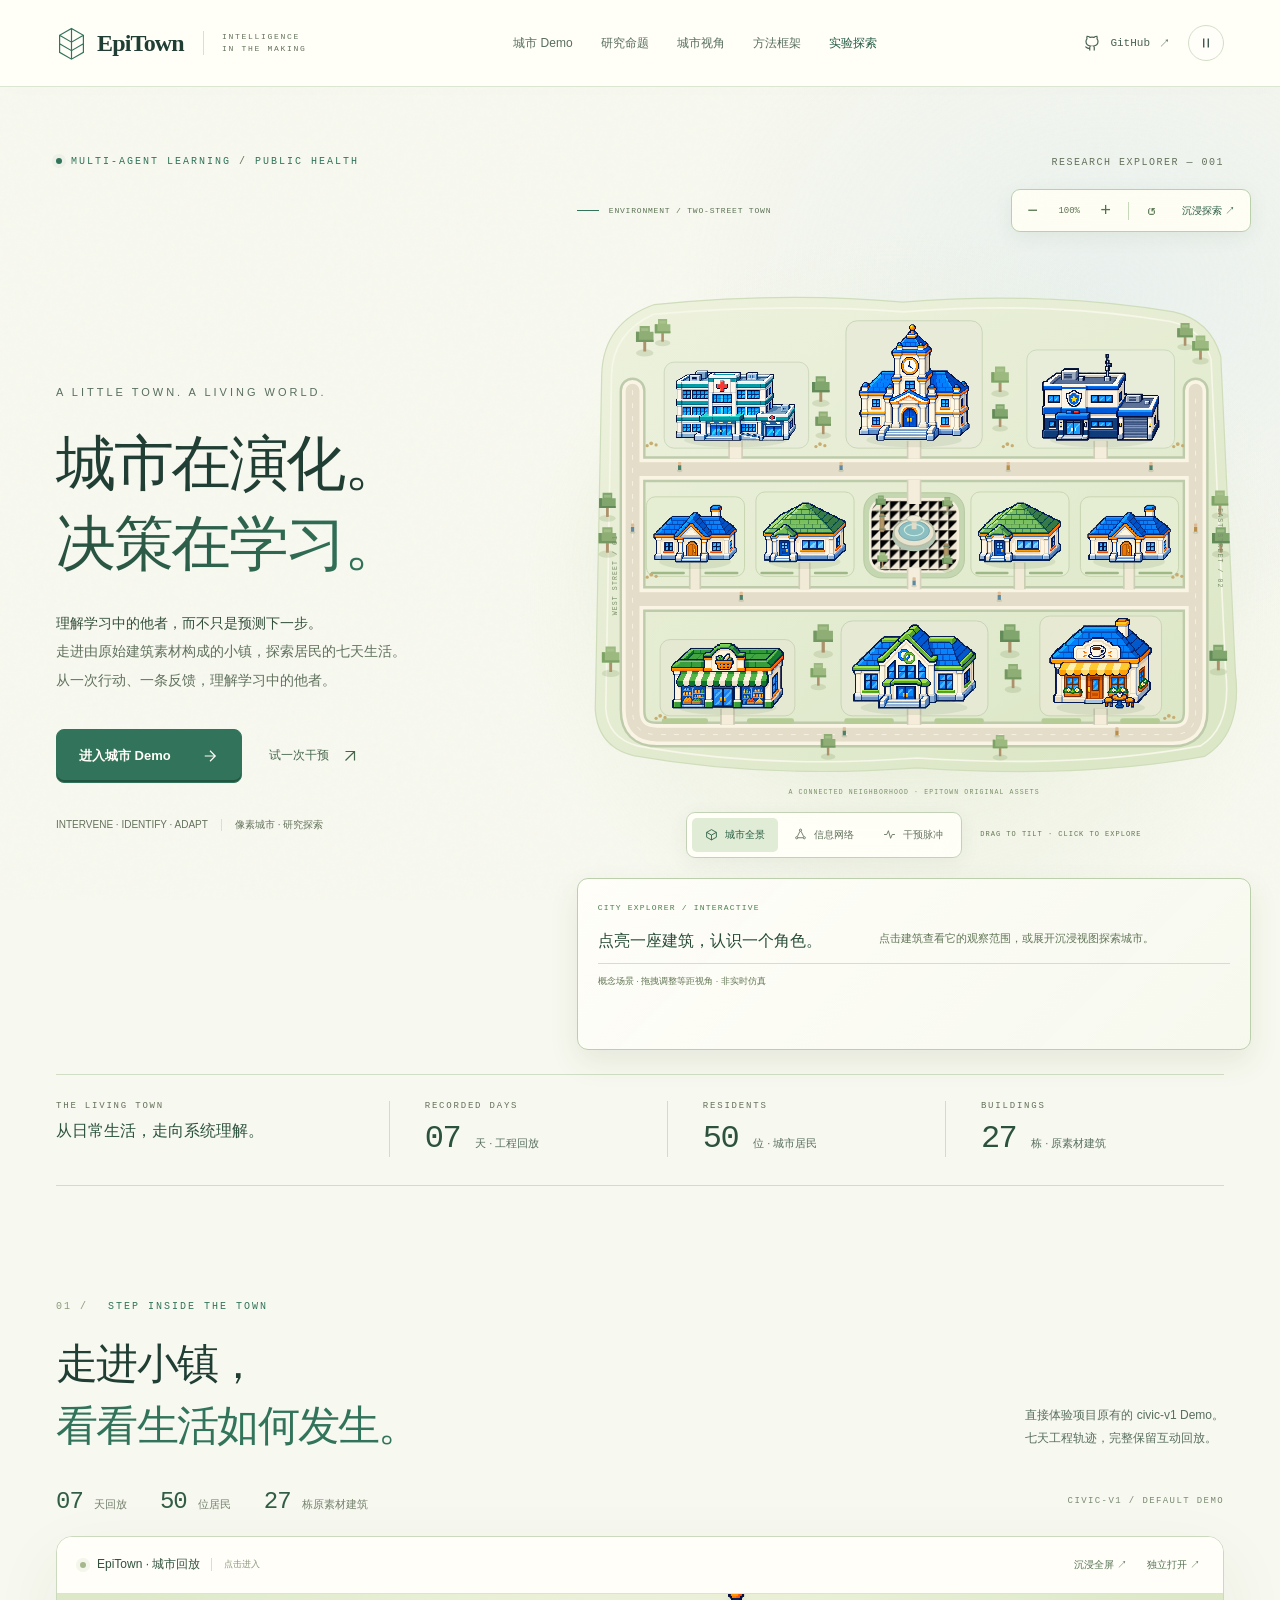
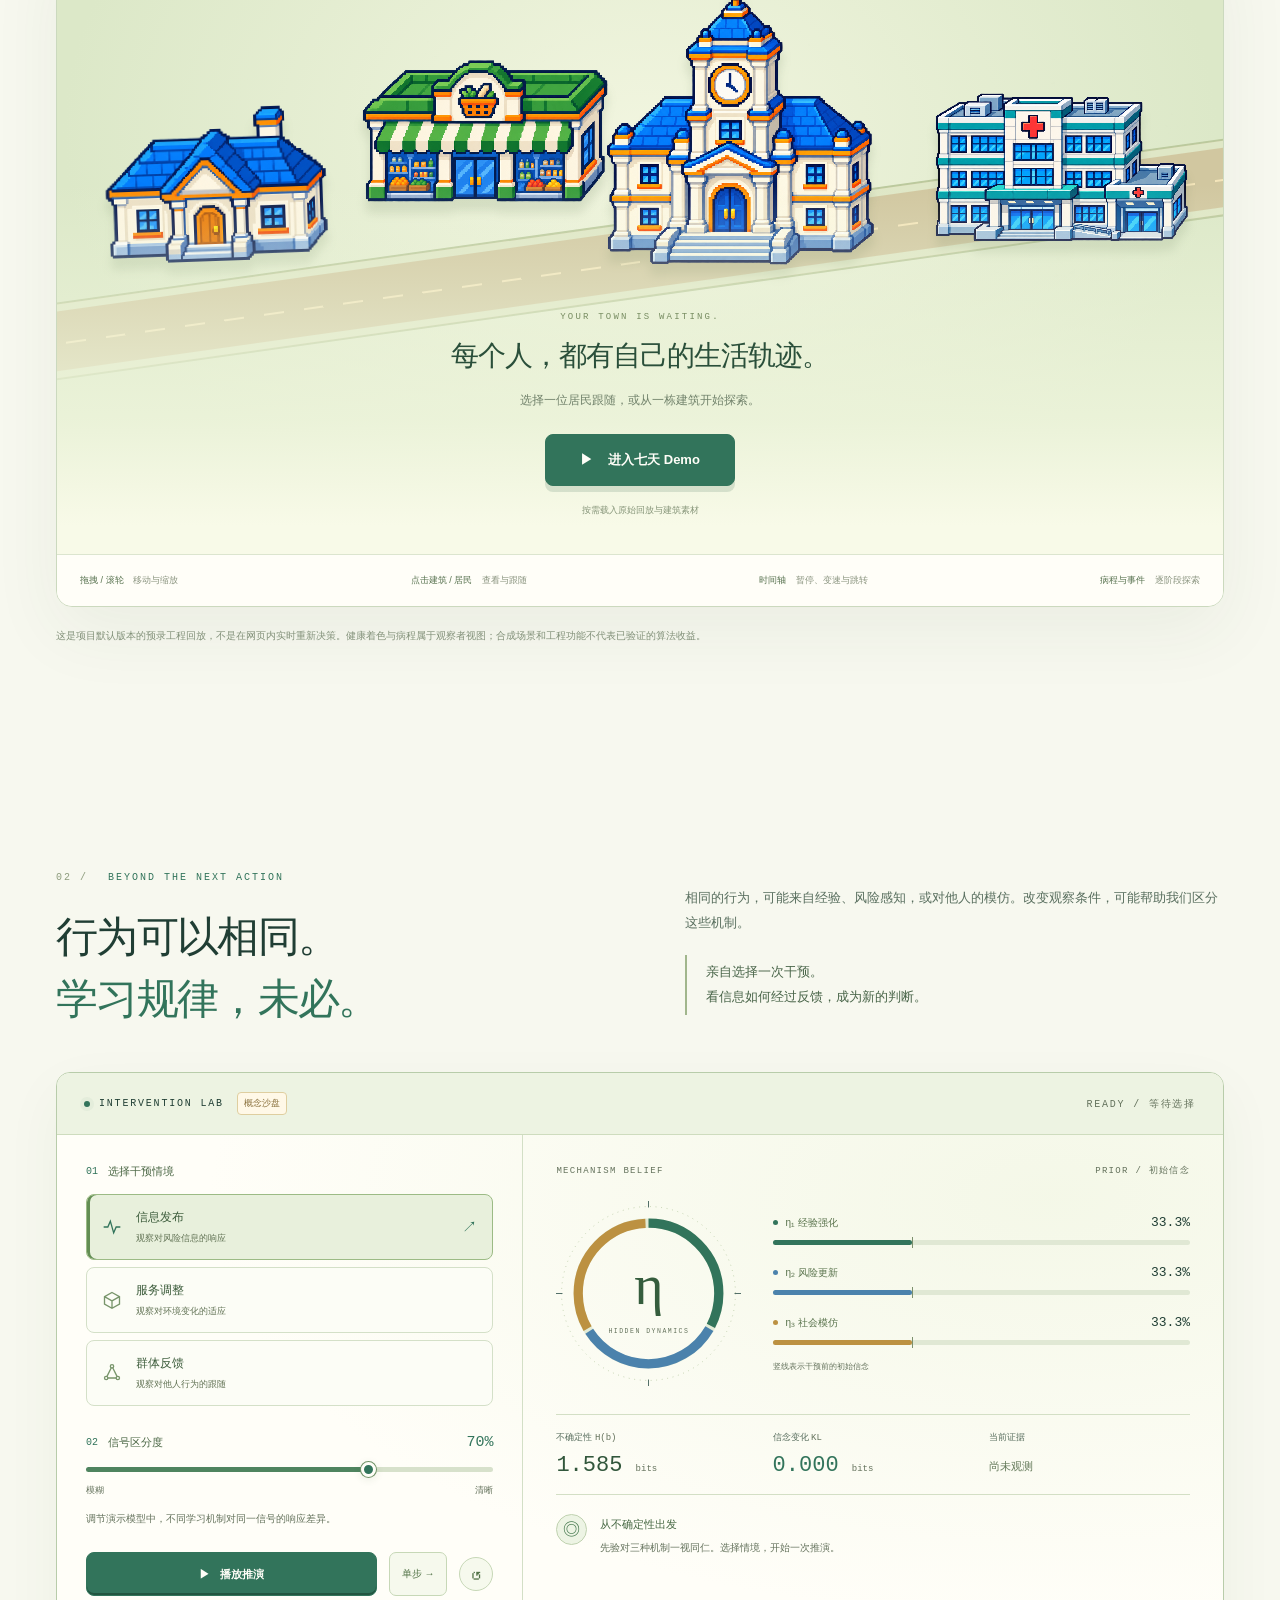
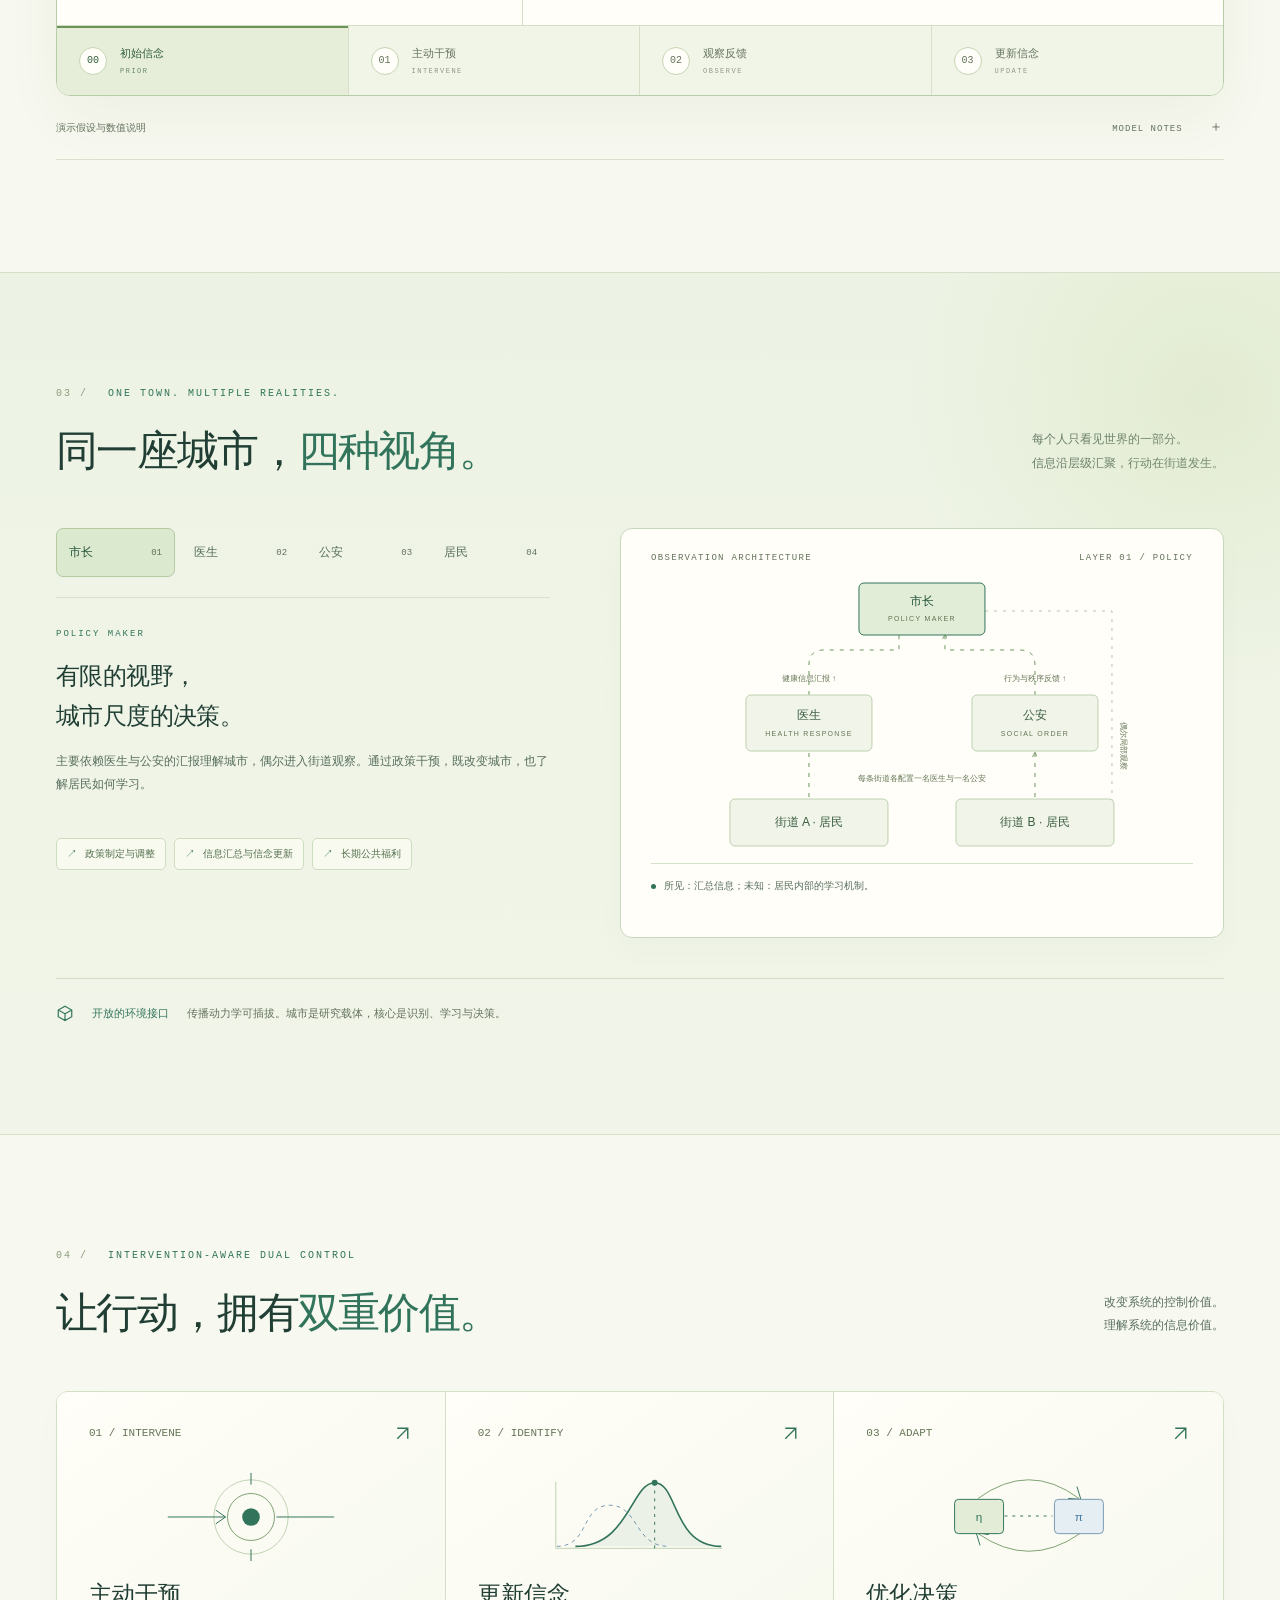
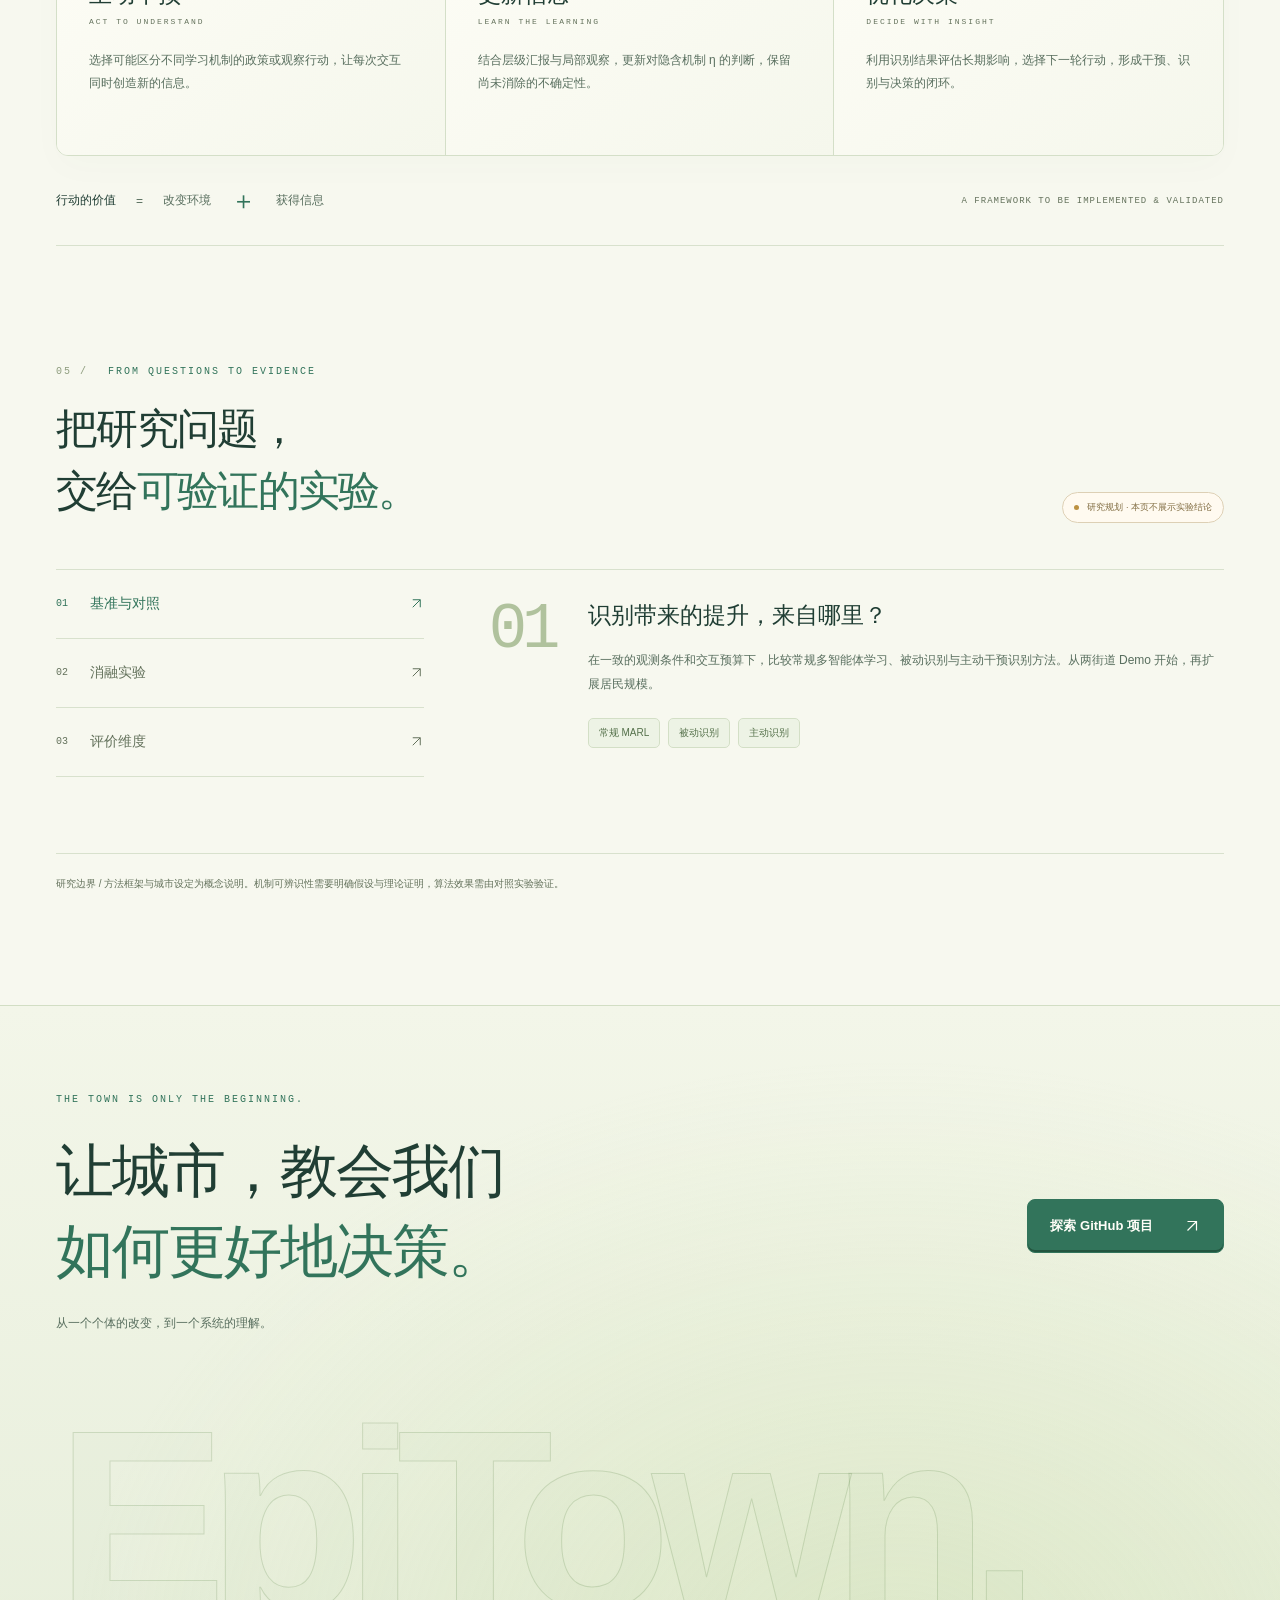
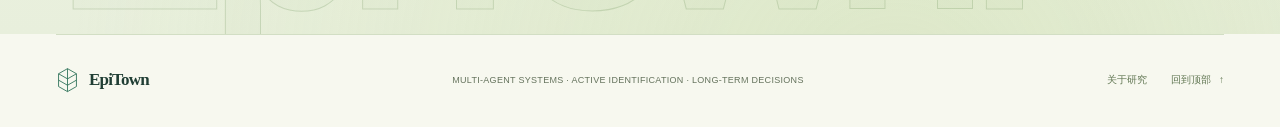
==== commit 3ef90aa4: "EpiTown交互" ====
--- a/index.html
+++ b/index.html
@@ -1,3 +1,928 @@
-<!doctype html><html lang="zh-CN"><head><meta charset="utf-8"><meta name="viewport" content="width=device-width,initial-scale=1"><title>EpiTown · 理解学习中的他者</title><meta name="description" content="公共卫生多智能体研究：主动干预、学习规律识别与长期决策。"><style>
-:root{--ink:#233b31;--paper:#f6f6ee;--muted:#727d6e;--line:#d8ded1}*{box-sizing:border-box}html{scroll-behavior:smooth;scroll-padding-top:30px}body{margin:0;background:var(--paper);color:var(--ink);font-family:Arial,"Microsoft YaHei",sans-serif;-webkit-font-smoothing:antialiased}a{color:inherit;text-decoration:none}button{font:inherit;cursor:pointer}button:focus-visible,a:focus-visible{outline:3px solid #a98442;outline-offset:5px}header{height:94px;border-bottom:1px solid var(--line);display:flex;align-items:center;justify-content:space-between;padding:0 5%;gap:24px}.brand{display:flex;align-items:center;gap:10px;font-size:25px;font-weight:700;letter-spacing:-1px}.mark{display:grid;place-items:center;width:30px;height:32px;background:var(--ink);color:var(--paper);font-family:Georgia,serif;border-radius:3px}.brand small{font-size:9px;font-weight:400;letter-spacing:1.2px;border-left:1px solid #a9b2a4;padding-left:13px;margin-left:4px;line-height:1.5}nav{display:flex;gap:30px;font-size:13px}nav a:hover{opacity:.6}.nav-cta{font-size:13px;border-bottom:1px solid var(--ink);padding:8px 0}.hero{display:grid;grid-template-columns:1fr 1fr;min-height:635px;padding:55px 5% 40px;gap:25px;align-items:center}.eyebrow{font-size:10px;letter-spacing:1.7px;font-weight:600;line-height:1.8}.hero h1{font-size:clamp(36px,4.05vw,64px);line-height:1.4;letter-spacing:-2px;font-weight:500;margin:27px 0 22px}.hero h1 span{color:#738965}.lead{font-size:15px;line-height:1.95;color:var(--muted)}.actions{display:flex;align-items:center;gap:27px;margin:30px 0;font-size:12px}.button{display:inline-flex;align-items:center;justify-content:center;gap:36px;padding:16px 23px;background:var(--ink);color:var(--paper);font-size:13px;border-radius:3px}.button:hover{background:#3e5743}.note{font-size:10px;color:var(--muted);margin-top:38px}.note span{margin-left:14px;padding-left:14px;border-left:1px solid var(--line)}.hero-art{background:#203a30;border-radius:6px;overflow:hidden;color:#c2d0c0;transform:rotate(-1deg)}svg{display:block;width:100%}.hero-art svg{margin:-10px 0 -20px}.art-label{display:flex;justify-content:space-between;margin:22px;font-size:8px;letter-spacing:1.1px;gap:10px}.art-label.bottom{border-top:1px solid #476051;padding-top:18px;font-size:9px;letter-spacing:.5px}.principles{border-top:1px solid var(--line);border-bottom:1px solid var(--line);margin:0 5%;padding:25px 0;display:flex;align-items:center;justify-content:space-between;gap:20px}.principles small{font-size:10px;color:var(--muted)}.principles>span{font-size:14px}.section{padding:100px 5%}h2{font-size:clamp(28px,3vw,43px);font-weight:500;line-height:1.5;letter-spacing:-1px;margin:18px 0 0}.question{display:grid;grid-template-columns:1fr 1fr;gap:70px}.section p{font-size:13px;line-height:2;color:var(--muted)}.question .large{font-size:20px;line-height:1.7;color:var(--ink);margin:20px 0}.statement{font-size:12px;padding:20px 0;border-top:1px solid var(--line);margin-top:25px}.town{background:#e9eedf}.heading{display:flex;align-items:flex-end;justify-content:space-between;gap:35px}.heading>p{font-size:12px;line-height:1.9;margin-bottom:6px}.town-layout{display:grid;grid-template-columns:1fr 1fr;gap:65px;margin-top:45px}.role-tabs{display:flex;border-bottom:1px solid #c6cfbd;padding-bottom:14px;gap:10px}.role-tabs button{flex:1;background:transparent;border:1px solid #c6cfbd;text-align:left;padding:13px 14px;border-radius:2px;font-size:13px;color:var(--ink)}.role-tabs small{float:right;font-size:9px;opacity:.65;padding-top:3px}.role-panel{padding-top:30px}h3{font-size:23px;line-height:1.6;font-weight:500;margin:14px 0}.role-panel p{max-width:490px;min-height:78px}.role-panel ul{list-style:none;padding:0;margin:25px 0 0}.role-panel li{border-top:1px solid #d0d8c6;padding:14px 0;font-size:12px}.role-panel li span{margin-left:17px}.mini-town{background:#203a30;border-radius:5px;align-self:start;overflow:hidden}.mini-town svg{margin-top:-20px}.mini-town p{font-size:10px;text-align:center;color:#bfccbc;margin:0;padding:0 15px 20px}.method-grid{display:grid;grid-template-columns:repeat(3,1fr);margin-top:50px;border:1px solid var(--line)}.method-grid article{padding:30px;border-right:1px solid var(--line)}.method-grid article:last-child{border:0}.step{display:flex;justify-content:space-between;font-size:11px;color:#809171}.step span{font-size:25px}.method-grid h3{margin:32px 0 6px}.method-grid .eyebrow{font-size:9px;color:#849079}.method-grid p{margin-top:20px}.method-foot{display:flex;gap:30px;font-size:11px;padding-top:20px;color:var(--muted);line-height:1.8}.method-foot b{color:var(--ink);white-space:nowrap;font-weight:400}.experiments{padding-top:30px}.status{font-size:10px;border:1px solid #cbd4c1;padding:9px 12px;border-radius:30px;white-space:nowrap}.experiment-tabs{display:flex;margin-top:43px;border-bottom:1px solid var(--line)}.experiment-tabs button{color:var(--muted);border:0;background:none;padding:18px 25px;border-bottom:2px solid transparent;font-size:13px}.experiment-tabs button:first-child{padding-left:0}.experiment-tabs button[aria-selected=true]{border-bottom-color:var(--ink);color:var(--ink)}.experiment-tabs small{font-size:9px;padding-left:35px;opacity:.7}.experiment-content{display:grid;grid-template-columns:1fr 2fr;gap:40px;padding:40px 0;min-height:270px}.big-number{font-family:Georgia,serif;font-size:110px;color:#cbd5c0;line-height:1}.experiment-content h3{margin-top:0}.experiment-content p{max-width:680px}.tags{display:flex;flex-wrap:wrap;gap:10px;margin-top:22px}.tags span{font-size:10px;padding:7px 12px;border:1px solid var(--line);border-radius:2px}.closing{text-align:center;background:#dce6ce;padding:67px 20px 55px}.closing h2{margin:20px 0 27px}.closing p{font-size:10px;color:#738167;margin-top:25px}footer{display:flex;align-items:center;justify-content:space-between;gap:30px;padding:35px 5%}footer .brand{font-size:20px}footer>span,footer>a:last-child{font-size:10px;color:var(--muted)}@media(min-width:1600px){main,header,footer{max-width:1600px;margin:auto}}@media(max-width:950px){.brand small{display:none}nav{gap:17px}.hero{min-height:540px}.hero h1{font-size:37px}.hero .eyebrow{font-size:8px;letter-spacing:1px}.lead{font-size:13px}.section{padding-top:70px;padding-bottom:70px}.town-layout{gap:30px}.question{gap:35px}.method-grid article{padding:22px}.actions{gap:15px}.role-tabs button{padding:12px 8px}.role-tabs small{display:none}.principles>span{font-size:12px}}@media(max-width:680px){header{height:75px;padding:0 6%}header nav{display:none}.nav-cta{font-size:11px}.hero{grid-template-columns:1fr;padding:45px 6% 30px;gap:40px}.hero h1{font-size:39px;letter-spacing:-1.5px;margin-top:24px}.hero .eyebrow{font-size:9px}.lead{font-size:14px}.note{margin-top:28px}.hero-art{transform:none}.principles{flex-wrap:wrap;padding:22px 0;gap:20px;margin:0 6%}.principles small{width:100%}.principles>span{font-size:11px;width:44%}.section{padding:60px 6%}.question{grid-template-columns:1fr;gap:20px}.question .large{font-size:18px}.heading{display:block}.heading>p{margin-top:20px}.town-layout{grid-template-columns:1fr;gap:25px;margin-top:30px}.role-panel p{min-height:0}.method-grid{grid-template-columns:1fr;margin-top:30px}.method-grid article{border-right:0;border-bottom:1px solid var(--line);padding:25px}.method-grid h3{margin-top:10px}.method-grid p{margin-top:12px}.method-foot{gap:16px}.status{display:inline-block;margin-top:20px}.experiment-tabs button{padding:16px 12px;font-size:12px;flex:1}.experiment-tabs small{display:none}.experiment-content{grid-template-columns:1fr;gap:15px;min-height:340px;padding:25px 0 0}.big-number{font-size:60px}.experiment-content h3{font-size:20px}.closing .eyebrow{font-size:8px;letter-spacing:1px}.closing h2{font-size:27px}footer{flex-wrap:wrap;padding:30px 6%;gap:25px}footer>span{order:3;width:100%;font-size:9px}}@media(prefers-reduced-motion:reduce){html{scroll-behavior:auto}}
-</style></head><body><header><a class="brand" href="#"><b class="mark">E</b>EpiTown<small>RESEARCH<br>PROJECT</small></a><nav aria-label="主导航"><a href="#question">研究问题</a><a href="#town">城市设定</a><a href="#method">方法框架</a><a href="#experiments">实验规划</a></nav><a class="nav-cta" href="#town">探索小镇 ↗</a></header><main><section class="hero"><div><div class="eyebrow">● MULTI-AGENT LEARNING × PUBLIC HEALTH</div><h1>一座小镇，<br>理解<span>学习中的他者。</span></h1><p class="lead">当居民在改变，决策也需要学会理解改变。<br>EpiTown 探索公共卫生场景下的主动干预、<br>学习规律识别与长期决策。</p><div class="actions"><a class="button" href="#question">走进研究 ↗</a><a href="#method">查看方法框架 →</a></div><div class="note">研究方案阶段 <span>干预以获知 · 识别以决策</span></div></div><div class="hero-art"><div class="art-label"><span>EPITOWN / CONCEPT ENVIRONMENT</span><span>01 — 04</span></div><svg viewBox="0 0 640 490" role="img" aria-label="两街道概念示意，当前角色：市长"><defs><pattern id="dots0" width="25" height="25" patternUnits="userSpaceOnUse"><circle cx="1" cy="1" r="1" fill="white" opacity=".12"/></pattern></defs><rect width="640" height="490" fill="url(#dots0)"/><g transform="translate(320 75)"><path d="M0 0 265 153 0 306 -265 153Z" fill="#30483c" stroke="#60715b"/><path d="M-265 153 0 306 265 153v18L0 324-265 171Z" fill="#162f25"/><path d="M-145 83 145 251M145 83-145 251" stroke="#69766a" stroke-width="25"/><path d="M-145 83 145 251M145 83-145 251" stroke="#b5b99e" stroke-dasharray="5 9"/><g transform="translate(0 60)" opacity="1"><path d="M-44 0v-47L0-72v47Z" fill="#dfb66c"/><path d="M0-25v-47L44-47V0Z" fill="#dfb66c" style="filter:brightness(.65)"/><path d="M-44-47 0-72 44-47 0-22Z" fill="#dfb66c" style="filter:brightness(1.15)"/><path d="m-30-37 8-5v15l-8 5zm16-9 8-5v15l-8 5zM12 4l10-6v-19l-10 6z" fill="#233b30"/><ellipse cy="12" rx="67" ry="39" fill="none" stroke="#dfb66c" stroke-dasharray="4 5"/><path d="M0-90v-27" stroke="#dfb66c"/><circle cy="-122" r="5" fill="#dfb66c"/></g><g transform="translate(-145 150)" opacity="0.65"><path d="M-44 0v-47L0-72v47Z" fill="#8bbab1"/><path d="M0-25v-47L44-47V0Z" fill="#8bbab1" style="filter:brightness(.65)"/><path d="M-44-47 0-72 44-47 0-22Z" fill="#8bbab1" style="filter:brightness(1.15)"/><path d="m-30-37 8-5v15l-8 5zm16-9 8-5v15l-8 5zM12 4l10-6v-19l-10 6z" fill="#233b30"/></g><g transform="translate(145 150)" opacity="0.65"><path d="M-44 0v-47L0-72v47Z" fill="#9babcd"/><path d="M0-25v-47L44-47V0Z" fill="#9babcd" style="filter:brightness(.65)"/><path d="M-44-47 0-72 44-47 0-22Z" fill="#9babcd" style="filter:brightness(1.15)"/><path d="m-30-37 8-5v15l-8 5zm16-9 8-5v15l-8 5zM12 4l10-6v-19l-10 6z" fill="#233b30"/></g><g transform="translate(0 225)" opacity="0.65"><path d="M-44 0v-47L0-72v47Z" fill="#e2a58a"/><path d="M0-25v-47L44-47V0Z" fill="#e2a58a" style="filter:brightness(.65)"/><path d="M-44-47 0-72 44-47 0-22Z" fill="#e2a58a" style="filter:brightness(1.15)"/><path d="m-30-37 8-5v15l-8 5zm16-9 8-5v15l-8 5zM12 4l10-6v-19l-10 6z" fill="#233b30"/></g><g transform="translate(-65 220)"><path d="M0 0v-13" stroke="#c2b38f" stroke-width="3"/><path d="M-11-10 0-40 11-10Z" fill="#809c75"/></g><g transform="translate(-93 204)"><path d="M0 0v-13" stroke="#c2b38f" stroke-width="3"/><path d="M-11-10 0-40 11-10Z" fill="#809c75"/></g><g transform="translate(-121 188)"><path d="M0 0v-13" stroke="#c2b38f" stroke-width="3"/><path d="M-11-10 0-40 11-10Z" fill="#809c75"/></g><g transform="translate(65 220)"><path d="M0 0v-13" stroke="#c2b38f" stroke-width="3"/><path d="M-11-10 0-40 11-10Z" fill="#809c75"/></g><g transform="translate(93 204)"><path d="M0 0v-13" stroke="#c2b38f" stroke-width="3"/><path d="M-11-10 0-40 11-10Z" fill="#809c75"/></g><g transform="translate(121 188)"><path d="M0 0v-13" stroke="#c2b38f" stroke-width="3"/><path d="M-11-10 0-40 11-10Z" fill="#809c75"/></g><g transform="translate(-74 118)"><ellipse cy="4" rx="6" ry="3" fill="#152f26"/><path d="M0 0v-12" stroke="#e3c5a0" stroke-width="5"/><circle cy="-17" r="4" fill="#e3c5a0"/></g><g transform="translate(70 205)"><ellipse cy="4" rx="6" ry="3" fill="#152f26"/><path d="M0 0v-12" stroke="#e3c5a0" stroke-width="5"/><circle cy="-17" r="4" fill="#e3c5a0"/></g><g transform="translate(-61 230)"><ellipse cy="4" rx="6" ry="3" fill="#152f26"/><path d="M0 0v-12" stroke="#e3c5a0" stroke-width="5"/><circle cy="-17" r="4" fill="#e3c5a0"/></g><g transform="translate(100 119)"><ellipse cy="4" rx="6" ry="3" fill="#152f26"/><path d="M0 0v-12" stroke="#e3c5a0" stroke-width="5"/><circle cy="-17" r="4" fill="#e3c5a0"/></g><g transform="translate(32 160)"><ellipse cy="4" rx="6" ry="3" fill="#152f26"/><path d="M0 0v-12" stroke="#e3c5a0" stroke-width="5"/><circle cy="-17" r="4" fill="#e3c5a0"/></g></g><text x="40" y="453" fill="#a4b59e" font-size="10" letter-spacing="2">TWO STREETS · ONE ADAPTIVE SYSTEM</text><text x="490" y="453" fill="#a4b59e" font-size="10">概念场景示意</text></svg><div class="art-label bottom"><span>● 层级部分可观测</span><span>在下方切换角色 ↓</span></div></div></section><div class="principles"><small>研究关键词</small><span>主动干预 ↗</span><span>隐含学习机制 η</span><span>层级部分可观测 ◉</span><span>可插拔传播模型 ＋</span></div><section id="question" class="section question"><div><div class="eyebrow">01 / THE RESEARCH QUESTION</div><h2>观察行为之外，<br>理解行为如何改变。</h2></div><div><p class="large">同一个行为，可能来自不同的学习机制。<br>只看当下，未必能判断未来。</p><p>在 EpiTown 中，居民会因经历、反馈与奖励而调整策略。研究的核心是：决策者能否主动选择干预，获取区分学习机制的信息，并利用这些信息改善长期决策？</p><div class="statement">“如何决策”与“如何了解他者”，在同一过程中发生。</div></div></section><section id="town" class="section town"><div class="heading"><div><div class="eyebrow">02 / A TOWN OF PERSPECTIVES</div><h2>同一座城市，四种视角。</h2></div><p>从两条街道开始。<br>每条街道设置一名医生与一名公安，连接异质居民。</p></div><div class="town-layout"><div><div class="role-tabs" role="tablist" aria-label="城市角色"><button id="role-0" role="tab" aria-selected="true" aria-controls="role-panel" style="background:#dfb66c">市长<small>01</small></button><button id="role-1" role="tab" aria-selected="false" aria-controls="role-panel">医生<small>02</small></button><button id="role-2" role="tab" aria-selected="false" aria-controls="role-panel">公安<small>03</small></button><button id="role-3" role="tab" aria-selected="false" aria-controls="role-panel">居民<small>04</small></button></div><div class="role-panel" id="role-panel" role="tabpanel" aria-labelledby="role-0"><div class="eyebrow">POLICY MAKER</div><h3>有限的视野，城市尺度的决策。</h3><p>主要依赖医生与公安的汇报理解城市，偶尔进入街道观察。通过政策干预，既改变城市，也了解居民如何学习。</p><ul><li>↗ <span>政策制定与调整</span></li><li>↗ <span>汇总信息与信念更新</span></li><li>↗ <span>长期公共福利</span></li></ul></div></div><div class="mini-town"><svg viewBox="0 0 640 490" role="img" aria-label="两街道概念示意，当前角色：市长"><defs><pattern id="dots0" width="25" height="25" patternUnits="userSpaceOnUse"><circle cx="1" cy="1" r="1" fill="white" opacity=".12"/></pattern></defs><rect width="640" height="490" fill="url(#dots0)"/><g transform="translate(320 75)"><path d="M0 0 265 153 0 306 -265 153Z" fill="#30483c" stroke="#60715b"/><path d="M-265 153 0 306 265 153v18L0 324-265 171Z" fill="#162f25"/><path d="M-145 83 145 251M145 83-145 251" stroke="#69766a" stroke-width="25"/><path d="M-145 83 145 251M145 83-145 251" stroke="#b5b99e" stroke-dasharray="5 9"/><g transform="translate(0 60)" opacity="1"><path d="M-44 0v-47L0-72v47Z" fill="#dfb66c"/><path d="M0-25v-47L44-47V0Z" fill="#dfb66c" style="filter:brightness(.65)"/><path d="M-44-47 0-72 44-47 0-22Z" fill="#dfb66c" style="filter:brightness(1.15)"/><path d="m-30-37 8-5v15l-8 5zm16-9 8-5v15l-8 5zM12 4l10-6v-19l-10 6z" fill="#233b30"/><ellipse cy="12" rx="67" ry="39" fill="none" stroke="#dfb66c" stroke-dasharray="4 5"/><path d="M0-90v-27" stroke="#dfb66c"/><circle cy="-122" r="5" fill="#dfb66c"/></g><g transform="translate(-145 150)" opacity="0.65"><path d="M-44 0v-47L0-72v47Z" fill="#8bbab1"/><path d="M0-25v-47L44-47V0Z" fill="#8bbab1" style="filter:brightness(.65)"/><path d="M-44-47 0-72 44-47 0-22Z" fill="#8bbab1" style="filter:brightness(1.15)"/><path d="m-30-37 8-5v15l-8 5zm16-9 8-5v15l-8 5zM12 4l10-6v-19l-10 6z" fill="#233b30"/></g><g transform="translate(145 150)" opacity="0.65"><path d="M-44 0v-47L0-72v47Z" fill="#9babcd"/><path d="M0-25v-47L44-47V0Z" fill="#9babcd" style="filter:brightness(.65)"/><path d="M-44-47 0-72 44-47 0-22Z" fill="#9babcd" style="filter:brightness(1.15)"/><path d="m-30-37 8-5v15l-8 5zm16-9 8-5v15l-8 5zM12 4l10-6v-19l-10 6z" fill="#233b30"/></g><g transform="translate(0 225)" opacity="0.65"><path d="M-44 0v-47L0-72v47Z" fill="#e2a58a"/><path d="M0-25v-47L44-47V0Z" fill="#e2a58a" style="filter:brightness(.65)"/><path d="M-44-47 0-72 44-47 0-22Z" fill="#e2a58a" style="filter:brightness(1.15)"/><path d="m-30-37 8-5v15l-8 5zm16-9 8-5v15l-8 5zM12 4l10-6v-19l-10 6z" fill="#233b30"/></g><g transform="translate(-65 220)"><path d="M0 0v-13" stroke="#c2b38f" stroke-width="3"/><path d="M-11-10 0-40 11-10Z" fill="#809c75"/></g><g transform="translate(-93 204)"><path d="M0 0v-13" stroke="#c2b38f" stroke-width="3"/><path d="M-11-10 0-40 11-10Z" fill="#809c75"/></g><g transform="translate(-121 188)"><path d="M0 0v-13" stroke="#c2b38f" stroke-width="3"/><path d="M-11-10 0-40 11-10Z" fill="#809c75"/></g><g transform="translate(65 220)"><path d="M0 0v-13" stroke="#c2b38f" stroke-width="3"/><path d="M-11-10 0-40 11-10Z" fill="#809c75"/></g><g transform="translate(93 204)"><path d="M0 0v-13" stroke="#c2b38f" stroke-width="3"/><path d="M-11-10 0-40 11-10Z" fill="#809c75"/></g><g transform="translate(121 188)"><path d="M0 0v-13" stroke="#c2b38f" stroke-width="3"/><path d="M-11-10 0-40 11-10Z" fill="#809c75"/></g><g transform="translate(-74 118)"><ellipse cy="4" rx="6" ry="3" fill="#152f26"/><path d="M0 0v-12" stroke="#e3c5a0" stroke-width="5"/><circle cy="-17" r="4" fill="#e3c5a0"/></g><g transform="translate(70 205)"><ellipse cy="4" rx="6" ry="3" fill="#152f26"/><path d="M0 0v-12" stroke="#e3c5a0" stroke-width="5"/><circle cy="-17" r="4" fill="#e3c5a0"/></g><g transform="translate(-61 230)"><ellipse cy="4" rx="6" ry="3" fill="#152f26"/><path d="M0 0v-12" stroke="#e3c5a0" stroke-width="5"/><circle cy="-17" r="4" fill="#e3c5a0"/></g><g transform="translate(100 119)"><ellipse cy="4" rx="6" ry="3" fill="#152f26"/><path d="M0 0v-12" stroke="#e3c5a0" stroke-width="5"/><circle cy="-17" r="4" fill="#e3c5a0"/></g><g transform="translate(32 160)"><ellipse cy="4" rx="6" ry="3" fill="#152f26"/><path d="M0 0v-12" stroke="#e3c5a0" stroke-width="5"/><circle cy="-17" r="4" fill="#e3c5a0"/></g></g><text x="40" y="453" fill="#a4b59e" font-size="10" letter-spacing="2">TWO STREETS · ONE ADAPTIVE SYSTEM</text><text x="490" y="453" fill="#a4b59e" font-size="10">概念场景示意</text></svg><p>切换角色，了解其观察与决策职责。此图为研究设定示意。</p></div></div></section><section id="method" class="section"><div class="heading"><div><div class="eyebrow">03 / INTERVENTION-AWARE DUAL CONTROL</div><h2>行动，成为理解的起点。</h2></div><p>研究方法框架 · 待实现与验证<br>同时考虑干预的控制价值与信息价值。</p></div><div class="method-grid"><article><div class="step">01<span>↗</span></div><h3>主动干预</h3><div class="eyebrow">INTERVENE</div><p>选择可能区分不同学习机制的政策或观察行动，在影响环境的同时获取新信息。</p></article><article><div class="step">02<span>↗</span></div><h3>更新信念</h3><div class="eyebrow">IDENTIFY</div><p>根据层级汇报与局部观察，更新对隐含学习机制 η 的信念，保留尚未消除的不确定性。</p></article><article><div class="step">03<span>↗</span></div><h3>优化决策</h3><div class="eyebrow">ADAPT</div><p>利用识别结果评估长期影响，再决定下一轮行动，形成干预与学习的闭环。</p></article></div><div class="method-foot"><b>研究边界</b><span>传播动力学通过统一接口接入；理论命题与算法效果需由证明和实验验证。</span></div></section><section id="experiments" class="section experiments"><div class="heading"><div><div class="eyebrow">04 / EXPERIMENT ROADMAP</div><h2>从可解释的小城，<br>走向可验证的结论。</h2></div><span class="status">实验规划 · 尚无结果发布</span></div><div class="experiment-tabs" role="tablist" aria-label="实验规划"><button id="exp-0" role="tab" aria-selected="true" aria-controls="exp-panel">基准与对照<small>01</small></button><button id="exp-1" role="tab" aria-selected="false" aria-controls="exp-panel">消融实验<small>02</small></button><button id="exp-2" role="tab" aria-selected="false" aria-controls="exp-panel">评价维度<small>03</small></button></div><div class="experiment-content" id="exp-panel" role="tabpanel" aria-labelledby="exp-0"><span class="big-number">01</span><div><h3>识别带来的提升，来自哪里？</h3><p>在一致的观测条件和交互预算下，比较常规多智能体学习、被动识别与主动干预识别方法。先完成两街道 Demo，再扩展居民规模。</p><div class="tags"><span>常规 MARL</span><span>被动识别</span><span>主动识别</span></div></div></div></section><section class="closing"><div class="eyebrow">A CITY THAT LEARNS. A POLICY THAT UNDERSTANDS.</div><h2>让决策，跟上城市的学习。</h2><a class="button" href="#town">重新探索 EpiTown ↗</a><p>本页面为研究项目介绍；城市场景与交互均为概念示意。</p></section></main><footer><a class="brand" href="#">EpiTown <small>RESEARCH PROJECT</small></a><span>主动识别学习规律 · 公共卫生多智能体研究</span><a href="#">返回顶部 ↑</a></footer><script>const data={"colors":["#dfb66c","#8bbab1","#9babcd","#e2a58a"],"panels":["<div class=\"eyebrow\">POLICY MAKER</div><h3>有限的视野，城市尺度的决策。</h3><p>主要依赖医生与公安的汇报理解城市，偶尔进入街道观察。通过政策干预，既改变城市，也了解居民如何学习。</p><ul><li>↗ <span>政策制定与调整</span></li><li>↗ <span>汇总信息与信念更新</span></li><li>↗ <span>长期公共福利</span></li></ul>","<div class=\"eyebrow\">HEALTH RESPONSE</div><h3>从就诊与反馈中，感知健康变化。</h3><p>观察诊疗与公共卫生响应中的局部信息，向市长汇报健康变化。传播模型通过统一接口接入，不限定为某一种动力学。</p><ul><li>↗ <span>诊疗与健康反馈</span></li><li>↗ <span>就诊负荷观察</span></li><li>↗ <span>公共卫生响应</span></li></ul>","<div class=\"eyebrow\">SOCIAL ORDER</div><h3>在街道现场，理解行为与秩序。</h3><p>观察居民活动和局部秩序，执行政策并向市长反馈。执行过程与居民反应共同构成识别学习规律的观察窗口。</p><ul><li>↗ <span>街道秩序维护</span></li><li>↗ <span>政策执行与反馈</span></li><li>↗ <span>居民行为观察</span></li></ul>","<div class=\"eyebrow\">ADAPTIVE RESIDENTS</div><h3>每个个体，都在重新权衡生活。</h3><p>居民对金钱、娱乐、生活与生存的敏感度各不相同。研究关注他们如何随经历更新行为，而不只预测下一步行动。</p><ul><li>↗ <span>异质奖励偏好</span></li><li>↗ <span>局部观察与决策</span></li><li>↗ <span>随经历更新策略</span></li></ul>"],"towns":["<svg viewBox=\"0 0 640 490\" role=\"img\" aria-label=\"两街道概念示意，当前角色：市长\"><defs><pattern id=\"dots0\" width=\"25\" height=\"25\" patternUnits=\"userSpaceOnUse\"><circle cx=\"1\" cy=\"1\" r=\"1\" fill=\"white\" opacity=\".12\"/></pattern></defs><rect width=\"640\" height=\"490\" fill=\"url(#dots0)\"/><g transform=\"translate(320 75)\"><path d=\"M0 0 265 153 0 306 -265 153Z\" fill=\"#30483c\" stroke=\"#60715b\"/><path d=\"M-265 153 0 306 265 153v18L0 324-265 171Z\" fill=\"#162f25\"/><path d=\"M-145 83 145 251M145 83-145 251\" stroke=\"#69766a\" stroke-width=\"25\"/><path d=\"M-145 83 145 251M145 83-145 251\" stroke=\"#b5b99e\" stroke-dasharray=\"5 9\"/><g transform=\"translate(0 60)\" opacity=\"1\"><path d=\"M-44 0v-47L0-72v47Z\" fill=\"#dfb66c\"/><path d=\"M0-25v-47L44-47V0Z\" fill=\"#dfb66c\" style=\"filter:brightness(.65)\"/><path d=\"M-44-47 0-72 44-47 0-22Z\" fill=\"#dfb66c\" style=\"filter:brightness(1.15)\"/><path d=\"m-30-37 8-5v15l-8 5zm16-9 8-5v15l-8 5zM12 4l10-6v-19l-10 6z\" fill=\"#233b30\"/><ellipse cy=\"12\" rx=\"67\" ry=\"39\" fill=\"none\" stroke=\"#dfb66c\" stroke-dasharray=\"4 5\"/><path d=\"M0-90v-27\" stroke=\"#dfb66c\"/><circle cy=\"-122\" r=\"5\" fill=\"#dfb66c\"/></g><g transform=\"translate(-145 150)\" opacity=\"0.65\"><path d=\"M-44 0v-47L0-72v47Z\" fill=\"#8bbab1\"/><path d=\"M0-25v-47L44-47V0Z\" fill=\"#8bbab1\" style=\"filter:brightness(.65)\"/><path d=\"M-44-47 0-72 44-47 0-22Z\" fill=\"#8bbab1\" style=\"filter:brightness(1.15)\"/><path d=\"m-30-37 8-5v15l-8 5zm16-9 8-5v15l-8 5zM12 4l10-6v-19l-10 6z\" fill=\"#233b30\"/></g><g transform=\"translate(145 150)\" opacity=\"0.65\"><path d=\"M-44 0v-47L0-72v47Z\" fill=\"#9babcd\"/><path d=\"M0-25v-47L44-47V0Z\" fill=\"#9babcd\" style=\"filter:brightness(.65)\"/><path d=\"M-44-47 0-72 44-47 0-22Z\" fill=\"#9babcd\" style=\"filter:brightness(1.15)\"/><path d=\"m-30-37 8-5v15l-8 5zm16-9 8-5v15l-8 5zM12 4l10-6v-19l-10 6z\" fill=\"#233b30\"/></g><g transform=\"translate(0 225)\" opacity=\"0.65\"><path d=\"M-44 0v-47L0-72v47Z\" fill=\"#e2a58a\"/><path d=\"M0-25v-47L44-47V0Z\" fill=\"#e2a58a\" style=\"filter:brightness(.65)\"/><path d=\"M-44-47 0-72 44-47 0-22Z\" fill=\"#e2a58a\" style=\"filter:brightness(1.15)\"/><path d=\"m-30-37 8-5v15l-8 5zm16-9 8-5v15l-8 5zM12 4l10-6v-19l-10 6z\" fill=\"#233b30\"/></g><g transform=\"translate(-65 220)\"><path d=\"M0 0v-13\" stroke=\"#c2b38f\" stroke-width=\"3\"/><path d=\"M-11-10 0-40 11-10Z\" fill=\"#809c75\"/></g><g transform=\"translate(-93 204)\"><path d=\"M0 0v-13\" stroke=\"#c2b38f\" stroke-width=\"3\"/><path d=\"M-11-10 0-40 11-10Z\" fill=\"#809c75\"/></g><g transform=\"translate(-121 188)\"><path d=\"M0 0v-13\" stroke=\"#c2b38f\" stroke-width=\"3\"/><path d=\"M-11-10 0-40 11-10Z\" fill=\"#809c75\"/></g><g transform=\"translate(65 220)\"><path d=\"M0 0v-13\" stroke=\"#c2b38f\" stroke-width=\"3\"/><path d=\"M-11-10 0-40 11-10Z\" fill=\"#809c75\"/></g><g transform=\"translate(93 204)\"><path d=\"M0 0v-13\" stroke=\"#c2b38f\" stroke-width=\"3\"/><path d=\"M-11-10 0-40 11-10Z\" fill=\"#809c75\"/></g><g transform=\"translate(121 188)\"><path d=\"M0 0v-13\" stroke=\"#c2b38f\" stroke-width=\"3\"/><path d=\"M-11-10 0-40 11-10Z\" fill=\"#809c75\"/></g><g transform=\"translate(-74 118)\"><ellipse cy=\"4\" rx=\"6\" ry=\"3\" fill=\"#152f26\"/><path d=\"M0 0v-12\" stroke=\"#e3c5a0\" stroke-width=\"5\"/><circle cy=\"-17\" r=\"4\" fill=\"#e3c5a0\"/></g><g transform=\"translate(70 205)\"><ellipse cy=\"4\" rx=\"6\" ry=\"3\" fill=\"#152f26\"/><path d=\"M0 0v-12\" stroke=\"#e3c5a0\" stroke-width=\"5\"/><circle cy=\"-17\" r=\"4\" fill=\"#e3c5a0\"/></g><g transform=\"translate(-61 230)\"><ellipse cy=\"4\" rx=\"6\" ry=\"3\" fill=\"#152f26\"/><path d=\"M0 0v-12\" stroke=\"#e3c5a0\" stroke-width=\"5\"/><circle cy=\"-17\" r=\"4\" fill=\"#e3c5a0\"/></g><g transform=\"translate(100 119)\"><ellipse cy=\"4\" rx=\"6\" ry=\"3\" fill=\"#152f26\"/><path d=\"M0 0v-12\" stroke=\"#e3c5a0\" stroke-width=\"5\"/><circle cy=\"-17\" r=\"4\" fill=\"#e3c5a0\"/></g><g transform=\"translate(32 160)\"><ellipse cy=\"4\" rx=\"6\" ry=\"3\" fill=\"#152f26\"/><path d=\"M0 0v-12\" stroke=\"#e3c5a0\" stroke-width=\"5\"/><circle cy=\"-17\" r=\"4\" fill=\"#e3c5a0\"/></g></g><text x=\"40\" y=\"453\" fill=\"#a4b59e\" font-size=\"10\" letter-spacing=\"2\">TWO STREETS · ONE ADAPTIVE SYSTEM</text><text x=\"490\" y=\"453\" fill=\"#a4b59e\" font-size=\"10\">概念场景示意</text></svg>","<svg viewBox=\"0 0 640 490\" role=\"img\" aria-label=\"两街道概念示意，当前角色：医生\"><defs><pattern id=\"dots1\" width=\"25\" height=\"25\" patternUnits=\"userSpaceOnUse\"><circle cx=\"1\" cy=\"1\" r=\"1\" fill=\"white\" opacity=\".12\"/></pattern></defs><rect width=\"640\" height=\"490\" fill=\"url(#dots1)\"/><g transform=\"translate(320 75)\"><path d=\"M0 0 265 153 0 306 -265 153Z\" fill=\"#30483c\" stroke=\"#60715b\"/><path d=\"M-265 153 0 306 265 153v18L0 324-265 171Z\" fill=\"#162f25\"/><path d=\"M-145 83 145 251M145 83-145 251\" stroke=\"#69766a\" stroke-width=\"25\"/><path d=\"M-145 83 145 251M145 83-145 251\" stroke=\"#b5b99e\" stroke-dasharray=\"5 9\"/><g transform=\"translate(0 60)\" opacity=\"0.65\"><path d=\"M-44 0v-47L0-72v47Z\" fill=\"#dfb66c\"/><path d=\"M0-25v-47L44-47V0Z\" fill=\"#dfb66c\" style=\"filter:brightness(.65)\"/><path d=\"M-44-47 0-72 44-47 0-22Z\" fill=\"#dfb66c\" style=\"filter:brightness(1.15)\"/><path d=\"m-30-37 8-5v15l-8 5zm16-9 8-5v15l-8 5zM12 4l10-6v-19l-10 6z\" fill=\"#233b30\"/></g><g transform=\"translate(-145 150)\" opacity=\"1\"><path d=\"M-44 0v-47L0-72v47Z\" fill=\"#8bbab1\"/><path d=\"M0-25v-47L44-47V0Z\" fill=\"#8bbab1\" style=\"filter:brightness(.65)\"/><path d=\"M-44-47 0-72 44-47 0-22Z\" fill=\"#8bbab1\" style=\"filter:brightness(1.15)\"/><path d=\"m-30-37 8-5v15l-8 5zm16-9 8-5v15l-8 5zM12 4l10-6v-19l-10 6z\" fill=\"#233b30\"/><ellipse cy=\"12\" rx=\"67\" ry=\"39\" fill=\"none\" stroke=\"#8bbab1\" stroke-dasharray=\"4 5\"/><path d=\"M0-90v-27\" stroke=\"#8bbab1\"/><circle cy=\"-122\" r=\"5\" fill=\"#8bbab1\"/></g><g transform=\"translate(145 150)\" opacity=\"0.65\"><path d=\"M-44 0v-47L0-72v47Z\" fill=\"#9babcd\"/><path d=\"M0-25v-47L44-47V0Z\" fill=\"#9babcd\" style=\"filter:brightness(.65)\"/><path d=\"M-44-47 0-72 44-47 0-22Z\" fill=\"#9babcd\" style=\"filter:brightness(1.15)\"/><path d=\"m-30-37 8-5v15l-8 5zm16-9 8-5v15l-8 5zM12 4l10-6v-19l-10 6z\" fill=\"#233b30\"/></g><g transform=\"translate(0 225)\" opacity=\"0.65\"><path d=\"M-44 0v-47L0-72v47Z\" fill=\"#e2a58a\"/><path d=\"M0-25v-47L44-47V0Z\" fill=\"#e2a58a\" style=\"filter:brightness(.65)\"/><path d=\"M-44-47 0-72 44-47 0-22Z\" fill=\"#e2a58a\" style=\"filter:brightness(1.15)\"/><path d=\"m-30-37 8-5v15l-8 5zm16-9 8-5v15l-8 5zM12 4l10-6v-19l-10 6z\" fill=\"#233b30\"/></g><g transform=\"translate(-65 220)\"><path d=\"M0 0v-13\" stroke=\"#c2b38f\" stroke-width=\"3\"/><path d=\"M-11-10 0-40 11-10Z\" fill=\"#809c75\"/></g><g transform=\"translate(-93 204)\"><path d=\"M0 0v-13\" stroke=\"#c2b38f\" stroke-width=\"3\"/><path d=\"M-11-10 0-40 11-10Z\" fill=\"#809c75\"/></g><g transform=\"translate(-121 188)\"><path d=\"M0 0v-13\" stroke=\"#c2b38f\" stroke-width=\"3\"/><path d=\"M-11-10 0-40 11-10Z\" fill=\"#809c75\"/></g><g transform=\"translate(65 220)\"><path d=\"M0 0v-13\" stroke=\"#c2b38f\" stroke-width=\"3\"/><path d=\"M-11-10 0-40 11-10Z\" fill=\"#809c75\"/></g><g transform=\"translate(93 204)\"><path d=\"M0 0v-13\" stroke=\"#c2b38f\" stroke-width=\"3\"/><path d=\"M-11-10 0-40 11-10Z\" fill=\"#809c75\"/></g><g transform=\"translate(121 188)\"><path d=\"M0 0v-13\" stroke=\"#c2b38f\" stroke-width=\"3\"/><path d=\"M-11-10 0-40 11-10Z\" fill=\"#809c75\"/></g><g transform=\"translate(-74 118)\"><ellipse cy=\"4\" rx=\"6\" ry=\"3\" fill=\"#152f26\"/><path d=\"M0 0v-12\" stroke=\"#e3c5a0\" stroke-width=\"5\"/><circle cy=\"-17\" r=\"4\" fill=\"#e3c5a0\"/></g><g transform=\"translate(70 205)\"><ellipse cy=\"4\" rx=\"6\" ry=\"3\" fill=\"#152f26\"/><path d=\"M0 0v-12\" stroke=\"#e3c5a0\" stroke-width=\"5\"/><circle cy=\"-17\" r=\"4\" fill=\"#e3c5a0\"/></g><g transform=\"translate(-61 230)\"><ellipse cy=\"4\" rx=\"6\" ry=\"3\" fill=\"#152f26\"/><path d=\"M0 0v-12\" stroke=\"#e3c5a0\" stroke-width=\"5\"/><circle cy=\"-17\" r=\"4\" fill=\"#e3c5a0\"/></g><g transform=\"translate(100 119)\"><ellipse cy=\"4\" rx=\"6\" ry=\"3\" fill=\"#152f26\"/><path d=\"M0 0v-12\" stroke=\"#e3c5a0\" stroke-width=\"5\"/><circle cy=\"-17\" r=\"4\" fill=\"#e3c5a0\"/></g><g transform=\"translate(32 160)\"><ellipse cy=\"4\" rx=\"6\" ry=\"3\" fill=\"#152f26\"/><path d=\"M0 0v-12\" stroke=\"#e3c5a0\" stroke-width=\"5\"/><circle cy=\"-17\" r=\"4\" fill=\"#e3c5a0\"/></g></g><text x=\"40\" y=\"453\" fill=\"#a4b59e\" font-size=\"10\" letter-spacing=\"2\">TWO STREETS · ONE ADAPTIVE SYSTEM</text><text x=\"490\" y=\"453\" fill=\"#a4b59e\" font-size=\"10\">概念场景示意</text></svg>","<svg viewBox=\"0 0 640 490\" role=\"img\" aria-label=\"两街道概念示意，当前角色：公安\"><defs><pattern id=\"dots2\" width=\"25\" height=\"25\" patternUnits=\"userSpaceOnUse\"><circle cx=\"1\" cy=\"1\" r=\"1\" fill=\"white\" opacity=\".12\"/></pattern></defs><rect width=\"640\" height=\"490\" fill=\"url(#dots2)\"/><g transform=\"translate(320 75)\"><path d=\"M0 0 265 153 0 306 -265 153Z\" fill=\"#30483c\" stroke=\"#60715b\"/><path d=\"M-265 153 0 306 265 153v18L0 324-265 171Z\" fill=\"#162f25\"/><path d=\"M-145 83 145 251M145 83-145 251\" stroke=\"#69766a\" stroke-width=\"25\"/><path d=\"M-145 83 145 251M145 83-145 251\" stroke=\"#b5b99e\" stroke-dasharray=\"5 9\"/><g transform=\"translate(0 60)\" opacity=\"0.65\"><path d=\"M-44 0v-47L0-72v47Z\" fill=\"#dfb66c\"/><path d=\"M0-25v-47L44-47V0Z\" fill=\"#dfb66c\" style=\"filter:brightness(.65)\"/><path d=\"M-44-47 0-72 44-47 0-22Z\" fill=\"#dfb66c\" style=\"filter:brightness(1.15)\"/><path d=\"m-30-37 8-5v15l-8 5zm16-9 8-5v15l-8 5zM12 4l10-6v-19l-10 6z\" fill=\"#233b30\"/></g><g transform=\"translate(-145 150)\" opacity=\"0.65\"><path d=\"M-44 0v-47L0-72v47Z\" fill=\"#8bbab1\"/><path d=\"M0-25v-47L44-47V0Z\" fill=\"#8bbab1\" style=\"filter:brightness(.65)\"/><path d=\"M-44-47 0-72 44-47 0-22Z\" fill=\"#8bbab1\" style=\"filter:brightness(1.15)\"/><path d=\"m-30-37 8-5v15l-8 5zm16-9 8-5v15l-8 5zM12 4l10-6v-19l-10 6z\" fill=\"#233b30\"/></g><g transform=\"translate(145 150)\" opacity=\"1\"><path d=\"M-44 0v-47L0-72v47Z\" fill=\"#9babcd\"/><path d=\"M0-25v-47L44-47V0Z\" fill=\"#9babcd\" style=\"filter:brightness(.65)\"/><path d=\"M-44-47 0-72 44-47 0-22Z\" fill=\"#9babcd\" style=\"filter:brightness(1.15)\"/><path d=\"m-30-37 8-5v15l-8 5zm16-9 8-5v15l-8 5zM12 4l10-6v-19l-10 6z\" fill=\"#233b30\"/><ellipse cy=\"12\" rx=\"67\" ry=\"39\" fill=\"none\" stroke=\"#9babcd\" stroke-dasharray=\"4 5\"/><path d=\"M0-90v-27\" stroke=\"#9babcd\"/><circle cy=\"-122\" r=\"5\" fill=\"#9babcd\"/></g><g transform=\"translate(0 225)\" opacity=\"0.65\"><path d=\"M-44 0v-47L0-72v47Z\" fill=\"#e2a58a\"/><path d=\"M0-25v-47L44-47V0Z\" fill=\"#e2a58a\" style=\"filter:brightness(.65)\"/><path d=\"M-44-47 0-72 44-47 0-22Z\" fill=\"#e2a58a\" style=\"filter:brightness(1.15)\"/><path d=\"m-30-37 8-5v15l-8 5zm16-9 8-5v15l-8 5zM12 4l10-6v-19l-10 6z\" fill=\"#233b30\"/></g><g transform=\"translate(-65 220)\"><path d=\"M0 0v-13\" stroke=\"#c2b38f\" stroke-width=\"3\"/><path d=\"M-11-10 0-40 11-10Z\" fill=\"#809c75\"/></g><g transform=\"translate(-93 204)\"><path d=\"M0 0v-13\" stroke=\"#c2b38f\" stroke-width=\"3\"/><path d=\"M-11-10 0-40 11-10Z\" fill=\"#809c75\"/></g><g transform=\"translate(-121 188)\"><path d=\"M0 0v-13\" stroke=\"#c2b38f\" stroke-width=\"3\"/><path d=\"M-11-10 0-40 11-10Z\" fill=\"#809c75\"/></g><g transform=\"translate(65 220)\"><path d=\"M0 0v-13\" stroke=\"#c2b38f\" stroke-width=\"3\"/><path d=\"M-11-10 0-40 11-10Z\" fill=\"#809c75\"/></g><g transform=\"translate(93 204)\"><path d=\"M0 0v-13\" stroke=\"#c2b38f\" stroke-width=\"3\"/><path d=\"M-11-10 0-40 11-10Z\" fill=\"#809c75\"/></g><g transform=\"translate(121 188)\"><path d=\"M0 0v-13\" stroke=\"#c2b38f\" stroke-width=\"3\"/><path d=\"M-11-10 0-40 11-10Z\" fill=\"#809c75\"/></g><g transform=\"translate(-74 118)\"><ellipse cy=\"4\" rx=\"6\" ry=\"3\" fill=\"#152f26\"/><path d=\"M0 0v-12\" stroke=\"#e3c5a0\" stroke-width=\"5\"/><circle cy=\"-17\" r=\"4\" fill=\"#e3c5a0\"/></g><g transform=\"translate(70 205)\"><ellipse cy=\"4\" rx=\"6\" ry=\"3\" fill=\"#152f26\"/><path d=\"M0 0v-12\" stroke=\"#e3c5a0\" stroke-width=\"5\"/><circle cy=\"-17\" r=\"4\" fill=\"#e3c5a0\"/></g><g transform=\"translate(-61 230)\"><ellipse cy=\"4\" rx=\"6\" ry=\"3\" fill=\"#152f26\"/><path d=\"M0 0v-12\" stroke=\"#e3c5a0\" stroke-width=\"5\"/><circle cy=\"-17\" r=\"4\" fill=\"#e3c5a0\"/></g><g transform=\"translate(100 119)\"><ellipse cy=\"4\" rx=\"6\" ry=\"3\" fill=\"#152f26\"/><path d=\"M0 0v-12\" stroke=\"#e3c5a0\" stroke-width=\"5\"/><circle cy=\"-17\" r=\"4\" fill=\"#e3c5a0\"/></g><g transform=\"translate(32 160)\"><ellipse cy=\"4\" rx=\"6\" ry=\"3\" fill=\"#152f26\"/><path d=\"M0 0v-12\" stroke=\"#e3c5a0\" stroke-width=\"5\"/><circle cy=\"-17\" r=\"4\" fill=\"#e3c5a0\"/></g></g><text x=\"40\" y=\"453\" fill=\"#a4b59e\" font-size=\"10\" letter-spacing=\"2\">TWO STREETS · ONE ADAPTIVE SYSTEM</text><text x=\"490\" y=\"453\" fill=\"#a4b59e\" font-size=\"10\">概念场景示意</text></svg>","<svg viewBox=\"0 0 640 490\" role=\"img\" aria-label=\"两街道概念示意，当前角色：居民\"><defs><pattern id=\"dots3\" width=\"25\" height=\"25\" patternUnits=\"userSpaceOnUse\"><circle cx=\"1\" cy=\"1\" r=\"1\" fill=\"white\" opacity=\".12\"/></pattern></defs><rect width=\"640\" height=\"490\" fill=\"url(#dots3)\"/><g transform=\"translate(320 75)\"><path d=\"M0 0 265 153 0 306 -265 153Z\" fill=\"#30483c\" stroke=\"#60715b\"/><path d=\"M-265 153 0 306 265 153v18L0 324-265 171Z\" fill=\"#162f25\"/><path d=\"M-145 83 145 251M145 83-145 251\" stroke=\"#69766a\" stroke-width=\"25\"/><path d=\"M-145 83 145 251M145 83-145 251\" stroke=\"#b5b99e\" stroke-dasharray=\"5 9\"/><g transform=\"translate(0 60)\" opacity=\"0.65\"><path d=\"M-44 0v-47L0-72v47Z\" fill=\"#dfb66c\"/><path d=\"M0-25v-47L44-47V0Z\" fill=\"#dfb66c\" style=\"filter:brightness(.65)\"/><path d=\"M-44-47 0-72 44-47 0-22Z\" fill=\"#dfb66c\" style=\"filter:brightness(1.15)\"/><path d=\"m-30-37 8-5v15l-8 5zm16-9 8-5v15l-8 5zM12 4l10-6v-19l-10 6z\" fill=\"#233b30\"/></g><g transform=\"translate(-145 150)\" opacity=\"0.65\"><path d=\"M-44 0v-47L0-72v47Z\" fill=\"#8bbab1\"/><path d=\"M0-25v-47L44-47V0Z\" fill=\"#8bbab1\" style=\"filter:brightness(.65)\"/><path d=\"M-44-47 0-72 44-47 0-22Z\" fill=\"#8bbab1\" style=\"filter:brightness(1.15)\"/><path d=\"m-30-37 8-5v15l-8 5zm16-9 8-5v15l-8 5zM12 4l10-6v-19l-10 6z\" fill=\"#233b30\"/></g><g transform=\"translate(145 150)\" opacity=\"0.65\"><path d=\"M-44 0v-47L0-72v47Z\" fill=\"#9babcd\"/><path d=\"M0-25v-47L44-47V0Z\" fill=\"#9babcd\" style=\"filter:brightness(.65)\"/><path d=\"M-44-47 0-72 44-47 0-22Z\" fill=\"#9babcd\" style=\"filter:brightness(1.15)\"/><path d=\"m-30-37 8-5v15l-8 5zm16-9 8-5v15l-8 5zM12 4l10-6v-19l-10 6z\" fill=\"#233b30\"/></g><g transform=\"translate(0 225)\" opacity=\"1\"><path d=\"M-44 0v-47L0-72v47Z\" fill=\"#e2a58a\"/><path d=\"M0-25v-47L44-47V0Z\" fill=\"#e2a58a\" style=\"filter:brightness(.65)\"/><path d=\"M-44-47 0-72 44-47 0-22Z\" fill=\"#e2a58a\" style=\"filter:brightness(1.15)\"/><path d=\"m-30-37 8-5v15l-8 5zm16-9 8-5v15l-8 5zM12 4l10-6v-19l-10 6z\" fill=\"#233b30\"/><ellipse cy=\"12\" rx=\"67\" ry=\"39\" fill=\"none\" stroke=\"#e2a58a\" stroke-dasharray=\"4 5\"/><path d=\"M0-90v-27\" stroke=\"#e2a58a\"/><circle cy=\"-122\" r=\"5\" fill=\"#e2a58a\"/></g><g transform=\"translate(-65 220)\"><path d=\"M0 0v-13\" stroke=\"#c2b38f\" stroke-width=\"3\"/><path d=\"M-11-10 0-40 11-10Z\" fill=\"#809c75\"/></g><g transform=\"translate(-93 204)\"><path d=\"M0 0v-13\" stroke=\"#c2b38f\" stroke-width=\"3\"/><path d=\"M-11-10 0-40 11-10Z\" fill=\"#809c75\"/></g><g transform=\"translate(-121 188)\"><path d=\"M0 0v-13\" stroke=\"#c2b38f\" stroke-width=\"3\"/><path d=\"M-11-10 0-40 11-10Z\" fill=\"#809c75\"/></g><g transform=\"translate(65 220)\"><path d=\"M0 0v-13\" stroke=\"#c2b38f\" stroke-width=\"3\"/><path d=\"M-11-10 0-40 11-10Z\" fill=\"#809c75\"/></g><g transform=\"translate(93 204)\"><path d=\"M0 0v-13\" stroke=\"#c2b38f\" stroke-width=\"3\"/><path d=\"M-11-10 0-40 11-10Z\" fill=\"#809c75\"/></g><g transform=\"translate(121 188)\"><path d=\"M0 0v-13\" stroke=\"#c2b38f\" stroke-width=\"3\"/><path d=\"M-11-10 0-40 11-10Z\" fill=\"#809c75\"/></g><g transform=\"translate(-74 118)\"><ellipse cy=\"4\" rx=\"6\" ry=\"3\" fill=\"#152f26\"/><path d=\"M0 0v-12\" stroke=\"#e3c5a0\" stroke-width=\"5\"/><circle cy=\"-17\" r=\"4\" fill=\"#e3c5a0\"/></g><g transform=\"translate(70 205)\"><ellipse cy=\"4\" rx=\"6\" ry=\"3\" fill=\"#152f26\"/><path d=\"M0 0v-12\" stroke=\"#e3c5a0\" stroke-width=\"5\"/><circle cy=\"-17\" r=\"4\" fill=\"#e3c5a0\"/></g><g transform=\"translate(-61 230)\"><ellipse cy=\"4\" rx=\"6\" ry=\"3\" fill=\"#152f26\"/><path d=\"M0 0v-12\" stroke=\"#e3c5a0\" stroke-width=\"5\"/><circle cy=\"-17\" r=\"4\" fill=\"#e3c5a0\"/></g><g transform=\"translate(100 119)\"><ellipse cy=\"4\" rx=\"6\" ry=\"3\" fill=\"#152f26\"/><path d=\"M0 0v-12\" stroke=\"#e3c5a0\" stroke-width=\"5\"/><circle cy=\"-17\" r=\"4\" fill=\"#e3c5a0\"/></g><g transform=\"translate(32 160)\"><ellipse cy=\"4\" rx=\"6\" ry=\"3\" fill=\"#152f26\"/><path d=\"M0 0v-12\" stroke=\"#e3c5a0\" stroke-width=\"5\"/><circle cy=\"-17\" r=\"4\" fill=\"#e3c5a0\"/></g></g><text x=\"40\" y=\"453\" fill=\"#a4b59e\" font-size=\"10\" letter-spacing=\"2\">TWO STREETS · ONE ADAPTIVE SYSTEM</text><text x=\"490\" y=\"453\" fill=\"#a4b59e\" font-size=\"10\">概念场景示意</text></svg>"],"experiments":["<span class=\"big-number\">01</span><div><h3>识别带来的提升，来自哪里？</h3><p>在一致的观测条件和交互预算下，比较常规多智能体学习、被动识别与主动干预识别方法。先完成两街道 Demo，再扩展居民规模。</p><div class=\"tags\"><span>常规 MARL</span><span>被动识别</span><span>主动识别</span></div></div>","<span class=\"big-number\">02</span><div><h3>逐个拆解，检验关键机制。</h3><p>分别移除主动干预、信念更新或学习机制建模，分析各模块对识别质量与长期回报的贡献。</p><div class=\"tags\"><span>无干预</span><span>无 belief</span><span>无 η 建模</span></div></div>","<span class=\"big-number\">03</span><div><h3>同时衡量识别与决策的质量。</h3><p>识别指标关注机制区分能力与样本效率；决策指标关注长期回报、公共卫生、社会稳定以及经济与生活质量。</p><div class=\"tags\"><span>识别质量</span><span>长期回报</span><span>公共卫生与生活质量</span></div></div>"]};function tabs(selector,change){const buttons=[...document.querySelectorAll(selector)];buttons.forEach((b,i)=>{b.tabIndex=i===0?0:-1;b.addEventListener('click',()=>{buttons.forEach((x,j)=>{x.setAttribute('aria-selected',i===j);x.tabIndex=i===j?0:-1});change(i)});b.addEventListener('keydown',e=>{let next=e.key==='ArrowRight'?(i+1)%buttons.length:e.key==='ArrowLeft'?(i+buttons.length-1)%buttons.length:e.key==='Home'?0:e.key==='End'?buttons.length-1:null;if(next!==null){e.preventDefault();buttons[next].focus();buttons[next].click()}})})}tabs('.role-tabs button',i=>{let panel=document.getElementById('role-panel');panel.innerHTML=data.panels[i];panel.setAttribute('aria-labelledby','role-'+i);document.querySelectorAll('.role-tabs button').forEach((b,j)=>b.style.background=i===j?data.colors[i]:'');document.querySelectorAll('.hero-art svg,.mini-town svg').forEach(x=>x.outerHTML=data.towns[i])});tabs('.experiment-tabs button',i=>{let panel=document.getElementById('exp-panel');panel.innerHTML=data.experiments[i];panel.setAttribute('aria-labelledby','exp-'+i)});</script></body></html>+<!doctype html>
+<html lang="zh-CN">
+<head>
+  <meta charset="utf-8">
+  <meta name="viewport" content="width=device-width, initial-scale=1">
+  <meta name="theme-color" content="#f7f8ef">
+  <meta name="description" content="EpiTown：在一座持续学习的城市里，探索主动干预、隐藏学习规律识别与长期公共卫生决策。">
+  <meta property="og:title" content="EpiTown — A city that learns">
+  <meta property="og:description" content="理解学习中的他者。公共卫生多智能体研究的像素小镇、原始工程回放与交互式研究沙盘。">
+  <meta property="og:type" content="website">
+  <title>EpiTown — 城市在演化，决策在学习</title>
+  <link rel="icon" href="data:image/svg+xml,%3Csvg xmlns='http://www.w3.org/2000/svg' viewBox='0 0 40 40'%3E%3Crect width='40' height='40' rx='10' fill='%230d201e'/%3E%3Cpath d='M10 29V14l10-6 10 6v15H10m10-21v21m-10-9 10 5 10-5' fill='none' stroke='%2379efc2' stroke-width='2'/%3E%3C/svg%3E">
+  <style>
+    :root{--bg:#080f16;--panel:#0d1720;--panel2:#111f28;--text:#e8ede9;--soft:#9baeb4;--muted:#758991;--line:#26363d;--green:#79efc2;--blue:#8db9ff;--peach:#f5ad84;--max:1380px;color-scheme:dark}
+    *{box-sizing:border-box}html{scroll-behavior:smooth;scroll-padding-top:100px}body{margin:0;background:var(--bg);color:var(--text);font-family:Inter,"Segoe UI","PingFang SC","Microsoft YaHei",sans-serif;-webkit-font-smoothing:antialiased}body::before{content:"";position:fixed;inset:0;z-index:-1;pointer-events:none;background-image:url("data:image/svg+xml,%3Csvg viewBox='0 0 180 180' xmlns='http://www.w3.org/2000/svg'%3E%3Cfilter id='n'%3E%3CfeTurbulence type='fractalNoise' baseFrequency='.85' numOctaves='3' stitchTiles='stitch'/%3E%3C/filter%3E%3Crect width='100%25' height='100%25' opacity='.035' filter='url(%23n)'/%3E%3C/svg%3E")}
+    ::selection{background:var(--green);color:var(--bg)}a{color:inherit;text-decoration:none}button,input{font:inherit}button{color:inherit;cursor:pointer}button,a{-webkit-tap-highlight-color:transparent}button:focus-visible,a:focus-visible{outline:2px solid var(--green);outline-offset:5px}button:disabled{cursor:wait;opacity:.6}button{touch-action:manipulation}svg{display:block}svg.icon{width:18px;height:18px;fill:none;stroke:currentColor;stroke-width:1.6;flex-shrink:0}p{color:var(--soft);font-size:15px;line-height:1.95}h1,h2,h3,p{margin-top:0}h2{font-size:clamp(31px,3.25vw,48px);line-height:1.5;letter-spacing:-1.7px;font-weight:520}h3{font-weight:500}em{font-style:normal;color:var(--green)}.wrap{width:calc(100% - 112px);max-width:var(--max);margin-inline:auto}.mono{font-family:"SFMono-Regular",Consolas,"Liberation Mono",monospace}.eyebrow{font-family:Consolas,monospace;font-size:10px;letter-spacing:2px;font-weight:400;line-height:1.8;color:var(--green)}.eyebrow .dim{color:var(--muted)}.dot{display:inline-block;width:6px;height:6px;border-radius:100%;background:var(--green);box-shadow:0 0 12px #79efc260;margin-right:9px}.skip{position:fixed;top:-80px;left:20px;z-index:100;padding:16px;background:var(--green);color:var(--bg)}.skip:focus{top:12px}.screen-reader{position:absolute;width:1px;height:1px;padding:0;margin:-1px;overflow:hidden;clip:rect(0,0,0,0);white-space:nowrap;border:0}[hidden]{display:none!important}
+    .progress{position:fixed;z-index:99;left:0;top:0;height:2px;background:var(--green);width:0;box-shadow:0 0 14px #79efc2}
+    header{position:sticky;top:0;z-index:30;background:#080f16e8;backdrop-filter:blur(18px);border-bottom:1px solid #ffffff0a}.header-inner{height:86px;display:flex;align-items:center;justify-content:space-between;gap:30px}.brand{display:flex;align-items:center;gap:10px;font-size:24px;letter-spacing:-.8px;font-weight:600}.brand-icon{width:31px;height:34px;stroke:var(--green);fill:none;stroke-width:1.4}.brand small{font-family:Consolas,monospace;font-size:8px;letter-spacing:1.7px;font-weight:400;line-height:1.5;color:var(--muted);border-left:1px solid var(--line);margin-left:9px;padding-left:18px}.desktop-nav{display:flex;gap:28px;font-size:12px;color:var(--soft)}.desktop-nav a{position:relative;transition:color .2s}.desktop-nav a:hover,.desktop-nav a[aria-current]{color:var(--green)}.header-actions{display:flex;gap:18px;align-items:center}.github-link{font-family:Consolas,monospace;font-size:11px;display:flex;align-items:center;gap:9px;color:#c4cdd0}.icon-button{display:grid;place-items:center;background:none;border:1px solid var(--line);width:36px;height:36px;border-radius:50%;transition:color .2s,border .2s}.icon-button:hover{color:var(--green);border-color:var(--green)}.menu-toggle{display:none}.mobile-nav{padding:10px 24px 24px;display:grid;gap:0}.mobile-nav a{padding:13px 0;border-top:1px solid var(--line);font-size:14px}
+    .hero{position:relative;isolation:isolate;padding-top:66px;overflow:hidden}.hero::before{content:"";position:absolute;width:900px;height:750px;top:-170px;right:-280px;background:radial-gradient(ellipse,#1b65542b,transparent 65%);z-index:-1}.hero-topline{display:flex;justify-content:space-between;align-items:center;color:var(--muted);font-size:10px;letter-spacing:1.5px}.hero-layout{display:grid;grid-template-columns:.92fr 1.18fr;align-items:center;min-height:665px;gap:0}.hero-copy{position:relative;z-index:2;padding:38px 0 65px}.hero-kicker{font-size:11px;color:var(--soft);letter-spacing:3px;margin-bottom:26px}.hero h1{font-size:clamp(45px,4.65vw,70px);font-weight:500;line-height:1.35;letter-spacing:-3px;margin-bottom:24px}.hero h1 em{display:block;position:relative;background:linear-gradient(110deg,#c2f6db 0%,#79efc2 70%,#4ba78f 100%);-webkit-background-clip:text;background-clip:text;color:transparent}.hero .lead{font-size:14px;line-height:2.05;max-width:430px;color:#9baeb4}.hero .lead strong{color:#dae3e1;font-weight:400}.actions{display:flex;align-items:center;gap:27px;margin-top:34px}.button{border:1px solid var(--green);background:var(--green);color:#092018;display:inline-flex;gap:30px;align-items:center;justify-content:center;font-size:13px;padding:17px 22px;border-radius:5px;font-weight:600;transition:background .2s,transform .2s,box-shadow .2s}.button:hover{background:#b0f8da;transform:translateY(-2px);box-shadow:0 10px 30px #79efc214}.text-link{display:inline-flex;align-items:center;gap:12px;font-size:12px;color:#c4d1cf}.text-link:hover{color:var(--green)}.hero-footnote{display:flex;align-items:center;gap:13px;color:var(--muted);font-size:10px;margin-top:35px}.hero-footnote i{height:12px;width:1px;background:var(--line)}.hero-visual{position:relative;min-width:0;align-self:stretch;display:flex;align-items:center;margin:0 -55px 0 -30px;isolation:isolate}.hero-visual::before{content:"";position:absolute;inset:5% -6% 10%;background:radial-gradient(ellipse,#14463f30,transparent 68%);z-index:-1}.city-stage{width:100%;transition:transform .5s ease;transform:translate3d(var(--px,0),var(--py,0),0)}.city-scene{width:100%;height:auto;overflow:visible}.scene-tag{position:absolute;top:50px;left:56px;display:flex;align-items:center;gap:10px;font:9px Consolas,monospace;color:var(--soft);letter-spacing:1px}.scene-tag::before{content:"";display:block;width:22px;height:1px;background:var(--green)}.scene-coordinate{position:absolute;right:30px;top:49px;font:8px Consolas,monospace;color:var(--muted);letter-spacing:2px;text-align:right;line-height:1.9}.scene-note{position:absolute;bottom:93px;left:60px;background:#0e1d24b8;backdrop-filter:blur(12px);border:1px solid #36504b;border-radius:5px;padding:14px 18px;min-width:185px;box-shadow:0 12px 35px #0003}.scene-note-top{display:flex;align-items:center;gap:9px;font-size:9px;color:var(--green);letter-spacing:.7px}.scene-note p{font-size:11px;margin:8px 0 0;color:#d4dddc;line-height:1.7}.scene-note small{display:block;font-size:8px;color:var(--muted);margin-top:5px}.scene-controls{display:flex;position:absolute;bottom:30px;left:50%;transform:translateX(-50%);padding:5px;border:1px solid #32423f;background:#101d23dc;border-radius:7px;gap:3px;white-space:nowrap;backdrop-filter:blur(12px)}.scene-controls button{border:0;background:none;color:var(--soft);font-size:10px;border-radius:3px;padding:10px 13px;display:flex;align-items:center;gap:7px}.scene-controls button svg{width:13px;height:13px}.scene-controls button[aria-pressed=true]{color:var(--green);background:#79efc212}.scene-controls button:hover{color:var(--text)}.scene-label{position:absolute;right:40px;bottom:102px;writing-mode:vertical-rl;font:8px Consolas,monospace;letter-spacing:2px;color:#526f70}
+    .index-strip{display:grid;grid-template-columns:1.2fr repeat(3,1fr);border-top:1px solid var(--line);border-bottom:1px solid var(--line);padding:26px 0 28px}.index-strip>div{border-right:1px solid var(--line);padding:0 35px}.index-strip>div:first-child{padding-left:0}.index-strip>div:last-child{border:0}.index-strip .label{font-size:9px;color:var(--muted);letter-spacing:1.8px;margin-bottom:9px}.index-strip strong{font:32px Consolas,monospace;letter-spacing:-1.5px}.index-strip span{font-size:11px;color:var(--soft);margin-left:15px}.index-strip .research-tag{font-size:16px;font-weight:400;line-height:1.6;letter-spacing:0}
+    .section{padding:112px 0}.section-head{display:flex;justify-content:space-between;gap:50px;align-items:flex-end;margin-bottom:46px}.section-head h2{margin:17px 0 0}.section-head>p{font-size:12px;max-width:340px;margin:0 0 7px}.section-number{color:#516b72;margin-right:20px}.question{display:grid;grid-template-columns:1fr 1fr;gap:92px;align-items:center}.question h2{margin:20px 0 26px}.question>div>p{font-size:13px;max-width:470px}.callout{border-left:2px solid var(--green);padding:5px 0 5px 19px;margin-top:28px;color:#c4d2ce;font-size:13px;line-height:1.9}.belief-demo{position:relative;border:1px solid var(--line);border-radius:10px;padding:29px 32px;background:linear-gradient(145deg,#14242a99,#0d1720aa);box-shadow:0 20px 65px #0002}.panel-topline{display:flex;justify-content:space-between;align-items:center;gap:15px;font:9px Consolas,monospace;color:var(--muted);letter-spacing:1.3px}.panel-topline .panel-light{display:flex;gap:5px}.panel-light i{width:4px;height:4px;background:#3b535a;border-radius:50%}.panel-light i:first-child{background:var(--green)}.belief-demo h3{font-size:17px;margin:29px 0 7px}.belief-subtitle{font-size:11px;color:var(--muted);margin-bottom:28px}.belief-bars{display:grid;gap:21px}.belief-row{display:grid;grid-template-columns:100px 1fr 34px;gap:12px;align-items:center;font-size:11px;color:var(--soft)}.bar-track{height:7px;border-radius:10px;background:#23333c;overflow:hidden}.bar-fill{height:100%;width:var(--value);background:var(--green);border-radius:10px;transition:width .8s cubic-bezier(.2,.7,.2,1)}.belief-row:nth-child(2) .bar-fill{background:var(--blue)}.belief-row:nth-child(3) .bar-fill{background:var(--peach)}.bar-value{text-align:right;font:11px Consolas,monospace;color:#cad9d9}.belief-switch{display:flex;margin-top:31px;border:1px solid #2d4248;border-radius:5px;padding:4px;gap:4px}.belief-switch button{flex:1;border:0;background:none;font-size:11px;color:var(--soft);padding:11px 7px;border-radius:3px;transition:background .2s}.belief-switch button[aria-pressed=true]{background:#294038;color:#b7f3d6}.belief-switch button:hover{color:var(--text)}.belief-caption{min-height:44px;margin:18px 0 0;font-size:11px;line-height:1.8}.demo-disclaimer{font-size:9px!important;color:#7e939b!important;border-top:1px solid var(--line);padding-top:16px;margin:16px 0 0!important;line-height:1.7!important}
+    .town-section{position:relative;background:linear-gradient(180deg,#101d23b3,#0a131b);border-block:1px solid #23343b;overflow:hidden}.town-section::before{content:"";position:absolute;right:-250px;top:-200px;width:650px;height:650px;border-radius:50%;background:radial-gradient(circle,#244f3d29,transparent 65%);pointer-events:none}.role-layout{display:grid;grid-template-columns:.9fr 1.1fr;gap:70px}.role-tabs{display:grid;grid-template-columns:repeat(4,1fr);gap:6px;border-bottom:1px solid var(--line);padding-bottom:20px}.role-tabs button{background:none;border:1px solid transparent;border-radius:5px;padding:15px 12px;text-align:left;display:flex;justify-content:space-between;align-items:center;color:var(--soft);font-size:12px;transition:background .2s}.role-tabs small{font:9px Consolas,monospace;color:var(--muted)}.role-tabs button[aria-selected=true]{background:#79efc211;border-color:#5b94794d;color:var(--green)}.role-tabs button:hover{background:#ffffff07}.role-panel{padding-top:28px;min-height:313px}.role-panel .eyebrow{font-size:9px}.role-panel h3{font-size:24px;letter-spacing:-.6px;line-height:1.65;margin:14px 0}.role-panel p{font-size:12px;min-height:70px}.role-list{list-style:none;padding:0;margin:18px 0 0;display:flex;flex-wrap:wrap;gap:8px}.role-list li{padding:8px 10px;border:1px solid #2a4145;border-radius:3px;font-size:10px;color:#b3c6c4}.role-list li::before{content:"↗";margin-right:8px;color:var(--green)}.network-panel{border:1px solid #30444a;border-radius:8px;padding:24px 30px;background:#0a141c9c;min-height:410px;position:relative;overflow:hidden}.network-panel::after{content:"";position:absolute;inset:0;background-image:radial-gradient(#688a8130 .6px,transparent .6px);background-size:18px 18px;pointer-events:none;z-index:0}.network-panel>*{position:relative;z-index:1}.hierarchy{width:100%;height:300px;overflow:visible}.hierarchy text{font-family:"Segoe UI","Microsoft YaHei",sans-serif}.hierarchy .node-bg{fill:#14242c;stroke:#3e535a;stroke-width:1}.hierarchy .node-name{fill:#afc1c6;font-size:12px}.hierarchy .node-en{fill:#789097;font-size:7px;letter-spacing:1.3px}.hierarchy .flow-link{fill:none;stroke:#4c786b;stroke-width:1;stroke-dasharray:4 6;animation:dash 8s linear infinite}.hierarchy .node.active .node-bg{fill:#18372f;stroke:var(--green)}.hierarchy .node.active .node-name{fill:var(--green)}.network-caption{display:flex;align-items:center;gap:8px;font-size:10px;color:var(--soft);border-top:1px solid var(--line);padding-top:15px}.network-caption::before{content:"";width:5px;height:5px;background:var(--green);border-radius:50%}.town-bottom{display:flex;gap:18px;align-items:center;border-top:1px solid var(--line);padding-top:25px;margin-top:40px;font-size:11px;color:var(--muted)}.town-bottom b{font-weight:400;color:var(--green);white-space:nowrap}.town-bottom .icon{color:var(--green)}
+    .method-headline{max-width:730px}.method-section .section-head p{max-width:270px}.method-grid{display:grid;grid-template-columns:repeat(3,1fr);border:1px solid var(--line);border-radius:8px;overflow:hidden}.method-card{position:relative;padding:31px 32px 36px;border-right:1px solid var(--line);background:linear-gradient(145deg,#11202788,transparent);transition:background .25s}.method-card:last-child{border-right:0}.method-card:hover{background:#13252b}.method-step{display:flex;justify-content:space-between;align-items:center;color:var(--muted);font:11px Consolas,monospace}.method-step .icon{color:var(--green);width:21px;height:21px}.method-visual{height:105px;display:flex;align-items:center;justify-content:center;margin:20px 0 10px}.method-visual svg{height:93px;width:200px;overflow:visible}.method-card h3{font-size:23px;margin-bottom:5px}.method-card .eyebrow{font-size:8px;letter-spacing:2px;color:var(--muted)}.method-card p{font-size:12px;margin-top:20px;margin-bottom:0;min-height:70px}.method-equation{display:flex;justify-content:space-between;align-items:center;gap:30px;padding:28px 0;border-bottom:1px solid var(--line)}.equation{display:flex;align-items:center;flex-wrap:wrap;gap:20px;font-size:12px;color:var(--soft)}.equation b{color:var(--text);font-weight:500}.equation .plus{font:25px Consolas,monospace;color:var(--green)}.method-equation>.mono{font-size:9px;letter-spacing:1px;color:var(--muted)}
+    .experiments{padding-top:5px}.status{display:inline-flex;align-items:center;gap:8px;padding:8px 11px;border:1px solid #384843;border-radius:30px;font-size:9px;color:#b8c7c3;white-space:nowrap}.status i{width:5px;height:5px;background:var(--peach);border-radius:50%}.experiment-layout{display:grid;grid-template-columns:1fr 2fr;gap:65px;border-top:1px solid var(--line)}.experiment-tabs{display:grid;align-content:start}.experiment-tabs button{border:0;background:none;text-align:left;padding:25px 0;border-bottom:1px solid var(--line);display:flex;align-items:center;gap:22px;color:var(--muted);font-size:14px}.experiment-tabs button small{font:10px Consolas,monospace}.experiment-tabs button .icon{margin-left:auto;width:15px;height:15px}.experiment-tabs button[aria-selected=true]{color:var(--green)}.experiment-content{padding:28px 0 0;display:grid;grid-template-columns:75px 1fr;gap:24px;min-height:275px}.big-number{font:64px Consolas,monospace;line-height:1;color:#36504c;letter-spacing:-5px}.experiment-content h3{font-size:23px;margin-bottom:17px;line-height:1.5}.experiment-content p{font-size:12px;margin-bottom:22px}.tags{display:flex;gap:8px;flex-wrap:wrap}.tags span{border:1px solid #2b3f45;border-radius:3px;padding:7px 10px;font-size:10px;color:#9db3b8}.experiment-note{font-size:10px;color:var(--muted);line-height:1.8;border-top:1px solid var(--line);padding-top:21px;margin-top:8px}
+    .closing{overflow:hidden;position:relative;padding:85px 0 0;background:radial-gradient(ellipse at 50% 100%,#2b624d30,transparent 70%);border-top:1px solid var(--line)}.closing .wrap{position:relative}.closing-top{display:flex;justify-content:space-between;align-items:center;gap:30px}.closing h2{font-size:clamp(34px,4.5vw,68px);line-height:1.4;letter-spacing:-2px;margin:22px 0 20px}.closing p{font-size:12px;margin:0 0 25px}.closing .button{padding:17px 22px}.closing-word{font-family:"Segoe UI",Arial,sans-serif;font-size:clamp(110px,20vw,300px);letter-spacing:-.075em;font-weight:600;line-height:.98;color:#ffffff04;-webkit-text-stroke:1px #486d5b55;margin:35px 0 -12px;white-space:nowrap;user-select:none}.footer{padding:31px 0;border-top:1px solid var(--line);display:flex;align-items:center;justify-content:space-between;gap:24px}.footer .brand{font-size:17px}.footer .brand-icon{width:23px;height:27px}.footer-text{font-size:9px;color:var(--muted);letter-spacing:.3px}.footer-links{display:flex;align-items:center;gap:24px;font-size:10px;color:#a2b3b6}.footer-links a{display:flex;align-items:center;gap:8px}.footer-links a:hover{color:var(--green)}.footer-links svg{width:13px;height:13px}
+    .reveal{transition:opacity .7s,transform .7s}.reveal.pending{opacity:0;transform:translateY(24px)}.motion-paused *,.motion-paused *::before,.motion-paused *::after{animation-play-state:paused!important}.motion-paused .city-stage{transform:none!important}.motion-paused .bar-fill{transition:none}@keyframes dash{to{stroke-dashoffset:-80}}
+    @media(min-width:1600px){.hero-layout{min-height:730px}.hero h1{font-size:74px}.hero-visual{margin-right:-30px}.scene-note{bottom:110px}}
+    @media(max-width:1150px){.wrap{width:calc(100% - 72px)}.desktop-nav{gap:19px}.brand small{display:none}.hero{padding-top:42px}.hero-layout{min-height:610px;grid-template-columns:1fr 1.15fr}.hero h1{font-size:49px;letter-spacing:-2px}.hero-visual{margin-right:-32px;margin-left:-18px}.scene-note{left:30px;bottom:85px}.scene-coordinate{right:22px}.scene-tag{left:35px;top:65px;font-size:8px}.scene-controls{bottom:22px}.scene-controls button{padding:9px 10px;font-size:9px}.scene-label{display:none}.question{gap:45px}.role-layout{gap:40px}.belief-demo{padding:25px}.index-strip>div{padding-inline:22px}.index-strip span{margin-left:8px}.method-card{padding:25px}.role-tabs button{padding:13px 8px}.experiment-layout{gap:40px}.experiment-content{grid-template-columns:50px 1fr}.big-number{font-size:50px}.network-panel{padding:23px}.header-actions{gap:12px}}
+    @media(max-width:900px){.desktop-nav{gap:15px;font-size:11px}.hero h1{font-size:42px}.hero .lead{font-size:12px}.hero-layout{min-height:540px}.hero-copy{padding:35px 0}.actions{gap:18px}.button{padding:15px 17px;gap:20px;font-size:12px}.text-link{font-size:11px;gap:6px}.hero-topline>span:last-child{display:none}.scene-note{bottom:55px;left:20px;padding:12px;min-width:165px}.scene-tag{top:70px;left:22px}.scene-coordinate{display:none}.scene-controls{bottom:4px}.index-strip{grid-template-columns:1.1fr 1fr 1fr 1fr}.index-strip>div{padding-inline:14px}.index-strip span{display:block;margin:5px 0 0;font-size:10px}.index-strip strong{font-size:29px}.index-strip .research-tag{font-size:13px}.section{padding-block:85px}.question{gap:30px}.belief-row{grid-template-columns:82px 1fr 28px;font-size:10px;gap:8px}.belief-demo{padding:23px}.role-layout{gap:27px;grid-template-columns:1fr 1fr}.role-panel h3{font-size:21px}.role-tabs small{display:none}.network-panel{padding:22px 18px}.section-head{gap:30px}.section-head>p{max-width:250px;font-size:11px}.method-card{padding:25px 20px}.method-equation>.mono{display:none}.experiment-layout{gap:32px}.experiment-content{gap:15px}.experiment-content h3{font-size:21px}.experiments{padding-top:0}.closing-top{align-items:flex-end}.footer-text{font-size:8px}}
+    @media(max-width:700px){html{scroll-padding-top:85px}.wrap{width:calc(100% - 40px)}.header-inner{height:73px;gap:15px}.brand{font-size:22px}.brand-icon{width:28px}.desktop-nav{display:none}.github-link{font-size:10px}.header-actions{gap:11px}.icon-button{width:32px;height:32px}.menu-toggle{display:grid}.hero{padding-top:31px}.hero-topline .eyebrow{font-size:8px;letter-spacing:1.3px}.hero-layout{display:flex;flex-direction:column;gap:0;min-height:0}.hero-copy{align-self:stretch;padding:39px 0 0}.hero-kicker{font-size:10px;letter-spacing:2px;margin-bottom:18px}.hero h1{font-size:clamp(40px,9vw,58px);line-height:1.4;letter-spacing:-1.8px;margin-bottom:20px}.hero .lead{font-size:13px;max-width:430px}.actions{margin-top:26px;gap:25px}.hero-footnote{margin-top:25px;font-size:9px}.hero-visual{align-self:stretch;margin:8px -18px 0;min-height:390px}.city-stage{padding:30px 0 45px}.scene-tag{top:24px;left:28px}.scene-note{left:26px;bottom:62px;padding:11px 13px;min-width:155px}.scene-note p{font-size:10px}.scene-note-top{font-size:8px}.scene-note small{font-size:7px}.scene-controls{bottom:9px}.scene-controls button{font-size:10px;padding:10px 11px}.index-strip{grid-template-columns:repeat(2,1fr);row-gap:25px;margin-top:20px;padding:25px 0}.index-strip>div{padding:0 23px!important}.index-strip>div:nth-child(odd){padding-left:0!important}.index-strip>div:nth-child(2){border-right:0}.index-strip .research-tag{font-size:16px}.index-strip strong{font-size:31px}.index-strip span{display:inline;margin-left:9px}.index-strip .label{font-size:8px}.section{padding:68px 0}.question{grid-template-columns:1fr;gap:36px}.question h2{font-size:32px;margin:15px 0 21px}.question>div>p{font-size:13px;max-width:none}.callout{font-size:12px;margin-top:24px}.belief-demo{padding:26px}.belief-row{grid-template-columns:90px 1fr 28px;font-size:11px}.belief-caption{min-height:40px}.section-head{display:block;margin-bottom:30px}.section-head h2{font-size:32px;margin-top:14px}.section-head>p{max-width:none;font-size:12px;margin:20px 0 0}.eyebrow{font-size:9px;letter-spacing:1.5px}.section-number{margin-right:10px}.role-layout{grid-template-columns:1fr;gap:25px}.role-tabs button{padding:14px 12px;font-size:13px}.role-tabs small{display:block}.role-panel{min-height:0;padding-top:27px}.role-panel h3{font-size:23px}.role-panel p{font-size:13px;min-height:0}.role-list{margin-top:21px}.network-panel{padding:22px 24px;min-height:0}.hierarchy{height:285px}.town-bottom{margin-top:26px;align-items:flex-start;font-size:10px;gap:12px;line-height:1.8}.town-bottom .icon{display:none}.method-grid{grid-template-columns:1fr}.method-card{padding:25px 27px;border-right:0;border-bottom:1px solid var(--line);display:grid;grid-template-columns:1fr 125px;column-gap:15px}.method-card:last-child{border-bottom:0}.method-step{grid-column:1/-1}.method-visual{grid-column:2;grid-row:2/5;width:125px;height:110px;margin:12px 0 0}.method-visual svg{width:125px}.method-card h3{grid-column:1;margin:25px 0 8px;font-size:24px}.method-card>.eyebrow{grid-column:1}.method-card p{grid-column:1/-1;min-height:0;margin-top:20px;font-size:12px}.method-equation{padding:20px 0}.equation{font-size:10px;gap:12px;line-height:1.8}.equation .plus{font-size:19px}.experiments{padding-top:0}.status{margin-top:20px}.experiment-layout{grid-template-columns:1fr;gap:20px}.experiment-tabs{grid-template-columns:repeat(3,1fr)}.experiment-tabs button{padding:19px 8px;font-size:11px;gap:8px;justify-content:center}.experiment-tabs button:first-child{padding-left:0;justify-content:flex-start}.experiment-tabs button:last-child{padding-right:0;justify-content:flex-end}.experiment-tabs button .icon{display:none}.experiment-tabs button[aria-selected=true]{border-bottom-color:var(--green)}.experiment-tabs button small{font-size:8px}.experiment-content{padding-top:10px;grid-template-columns:42px 1fr;min-height:245px;gap:17px}.big-number{font-size:44px}.experiment-content h3{font-size:20px}.experiment-content p{font-size:12px}.experiment-note{font-size:9px}.closing{padding-top:60px}.closing-top{display:block}.closing h2{font-size:37px;margin:19px 0}.closing p{font-size:11px}.closing .button{margin-top:5px}.closing-word{font-size:23vw;margin-top:40px;margin-bottom:-4px;letter-spacing:-.08em}.footer{flex-wrap:wrap;padding:25px 0;gap:21px}.footer-text{order:3;width:100%;font-size:8px;line-height:1.7}.footer-links{gap:17px}.reveal.pending{transform:translateY(15px)}}
+    @media(max-width:380px){.header-actions .github-link{font-size:0;gap:0}.header-actions .github-link .icon{width:19px;height:19px}.header-actions{gap:9px}.brand{font-size:21px}.belief-demo{padding:22px}.panel-topline{font-size:8px;letter-spacing:.8px}.scene-controls button{padding:10px;font-size:9px}}
+    @media(prefers-reduced-motion:reduce){html{scroll-behavior:auto}*,*::before,*::after{animation:none!important;transition:none!important}.city-stage{transform:none!important}.reveal.pending{opacity:1;transform:none}}
+/* EPITOWN EXPLORER START */
+.hero-visual.explorer-ready{display:flex;flex-direction:column;align-items:stretch;justify-content:center;min-width:0}
+.explorer-map-viewport{position:relative;isolation:isolate;display:flex;flex-direction:column;width:100%;min-width:0}
+.explorer-map-header{display:flex;align-items:center;justify-content:space-between;flex-wrap:wrap;gap:12px 16px;padding:18px 28px 6px;min-width:0}
+.explorer-map-header .scene-tag{position:static;inset:auto;flex:1 1 210px;margin:0;font-size:8px;letter-spacing:.8px;line-height:1.7}
+.explorer-map-header .explorer-toolbar{position:static;inset:auto;flex:none;margin:0;max-width:100%}
+.explorer-map-surface{position:relative;display:flex;align-items:center;justify-content:center;flex:none;width:100%;min-width:0;aspect-ratio:9/7;overflow:hidden;perspective:1000px}
+.explorer-map-surface #city-stage.explorer-stage{width:100%;margin:0;padding:0;flex:none}
+.explorer-map-footer{display:flex;align-items:center;justify-content:center;flex-wrap:wrap;gap:12px 18px;padding:6px 28px 20px;min-width:0}
+.explorer-map-footer .scene-controls{position:static;inset:auto;transform:none;width:fit-content;max-width:100%;margin:0}
+.explorer-map-footer .explorer-hint{position:static;inset:auto;text-align:center;line-height:1.7;font-size:7px}
+.explorer-map-viewport .scene-coordinate,.explorer-map-viewport .scene-label{display:none}
+.explorer-details-dock{position:relative;flex:none;width:100%;padding:0 28px 24px;min-width:0;min-height:196px}
+.explorer-ready .scene-note{display:none}
+#city-stage.explorer-stage{transform:translate3d(var(--px,0),var(--py,0),0) rotateX(var(--explorer-tilt,0deg)) rotateZ(var(--explorer-rotation,0deg)) scale(var(--explorer-zoom,1));transform-origin:50% 53%;transition:transform .35s cubic-bezier(.2,.7,.2,1);cursor:grab;touch-action:pan-y}
+#city-stage.explorer-stage.explorer-dragging{cursor:grabbing;transition:none;user-select:none}
+body.motion-paused #city-stage.explorer-stage{transform:rotateX(var(--explorer-tilt,0deg)) rotateZ(var(--explorer-rotation,0deg)) scale(var(--explorer-zoom,1))!important}
+.explorer-stage .city-building{cursor:pointer;outline:none}
+.explorer-stage .city-building:hover,.explorer-stage .city-building:focus-visible{opacity:1!important;filter:brightness(1.45)!important}
+.explorer-stage .city-building:focus-visible{filter:brightness(1.7) drop-shadow(0 0 5px #b3ffe2)!important}
+.explorer-toolbar{position:absolute;right:28px;top:85px;z-index:5;display:flex;gap:5px;align-items:center;padding:5px;background:#0a171ee8;border:1px solid #34504e;border-radius:8px;backdrop-filter:blur(14px)}
+.explorer-tool{width:31px;height:31px;display:grid;place-items:center;padding:0;border:0;background:transparent;border-radius:4px;color:#a1bdb9;font:18px Consolas,monospace;transition:background .2s,color .2s}
+.explorer-tool:hover,.explorer-tool:focus-visible{color:#caffea;background:#79efc218}
+.explorer-tool:disabled{cursor:default;opacity:.3}
+.explorer-tool.explorer-expand{width:auto;padding:0 10px;font-size:10px;white-space:nowrap;color:#b8e9cf}
+.explorer-zoom-label{font:9px Consolas,monospace;color:#8faaa5;min-width:32px;text-align:center}
+.explorer-divider{height:18px;width:1px;background:#2b4346;margin:0 2px}
+.explorer-inspector{position:static;inset:auto;width:auto;min-width:0;padding:18px 20px;background:linear-gradient(135deg,#152b29f2,#0c1b24f2);border:1px solid #47746366;border-radius:8px;box-shadow:0 10px 30px #0002}
+.explorer-details-dock>.explorer-inspector{display:grid;grid-template-columns:minmax(0,.85fr) minmax(0,1.15fr);column-gap:22px;row-gap:9px;min-height:172px;align-content:start}
+.explorer-details-dock .explorer-inspector-top{grid-column:1/-1;margin:0;min-height:22px}
+.explorer-details-dock .explorer-inspector h3{grid-column:1;margin:0;font-size:16px;line-height:1.6;overflow-wrap:anywhere}
+.explorer-details-dock .explorer-inspector p{grid-column:2;margin:0;font-size:11px;line-height:1.85;overflow-wrap:anywhere}
+.explorer-details-dock .explorer-inspector-foot{grid-column:1/-1;display:block;margin:0;padding-top:10px;font-size:9px;line-height:1.7;overflow-wrap:anywhere}
+.explorer-inspector-top{display:flex;align-items:center;justify-content:space-between;gap:12px;margin-bottom:9px}
+.explorer-inspector-code{font:8px Consolas,monospace;letter-spacing:1.2px;color:#7be8bc}
+.explorer-inspector-close{border:0;background:none;color:#90aaa7;padding:0;min-width:22px;min-height:22px;font-size:17px}
+.explorer-inspector h3{font-size:15px;font-weight:500;line-height:1.5;margin:0 0 7px;color:#e1ede6}
+.explorer-inspector p{font-size:10px;line-height:1.75;margin:0;color:#a1b9b7}
+.explorer-inspector-foot{font-size:8px;line-height:1.6;color:#728f8f;padding-top:10px;margin-top:11px;border-top:1px solid #354e49}
+.explorer-inspector.explorer-selected{border-color:#78caa66b}
+.explorer-tooltip{position:fixed;z-index:90;pointer-events:none;padding:7px 10px;background:#10251fee;border:1px solid #75cba877;color:#caf6df;border-radius:4px;font-size:10px;line-height:1.5;max-width:210px;box-shadow:0 8px 25px #0004}
+.explorer-hint{position:absolute;right:28px;bottom:81px;z-index:3;font:8px Consolas,monospace;letter-spacing:1px;line-height:1.7;text-align:right;color:#738f8c;pointer-events:none}
+.explorer-dialog{color:#e8ede9;padding:0;border:1px solid #43675b;border-radius:14px;width:min(1240px,calc(100vw - 48px));max-width:none;max-height:calc(100dvh - 48px);background:radial-gradient(ellipse at 30% 45%,#1e4f3b55,transparent 65%),#09141b;box-shadow:0 30px 140px #000b;overflow:auto}
+.explorer-dialog::backdrop{background:#02090de8;backdrop-filter:blur(12px)}
+.explorer-dialog-head{display:flex;align-items:center;justify-content:space-between;gap:20px;padding:20px 25px;border-bottom:1px solid #2d4246}
+.explorer-dialog-title{margin:0;font-size:17px;font-weight:500}
+.explorer-dialog-title span{font:9px Consolas,monospace;color:#7aa091;letter-spacing:1.3px;margin-left:18px}
+.explorer-close{border:1px solid #38514c;border-radius:5px;background:#162722;color:#badbcb;min-width:36px;min-height:34px;font-size:18px}
+.explorer-dialog-body{display:grid;grid-template-columns:minmax(0,1fr) 270px;min-height:530px}
+.explorer-canvas{position:relative;display:flex;align-items:center;justify-content:center;min-width:0;min-height:500px;overflow:hidden;perspective:1000px;background-image:radial-gradient(#41675a40 .65px,transparent .65px);background-size:23px 23px}
+.explorer-canvas #city-stage{width:min(100%,800px);padding:0}
+.explorer-canvas .explorer-toolbar{top:20px;right:20px}
+.explorer-canvas .explorer-hint{bottom:19px;left:20px;right:auto;text-align:left}
+.explorer-aside{padding:25px 22px;border-left:1px solid #2d4246;background:#0c191ce0;display:flex;flex-direction:column;gap:24px}
+.explorer-aside .explorer-inspector{position:static;inset:auto;width:auto;padding:0;background:none;border:0;border-radius:0;box-shadow:none;backdrop-filter:none;min-height:143px}
+.explorer-aside .explorer-inspector h3{font-size:21px;margin:10px 0 14px}
+.explorer-aside .explorer-inspector p{font-size:12px;line-height:1.9}
+.explorer-aside .explorer-inspector-foot{font-size:10px;line-height:1.8;padding-top:16px;margin-top:18px}
+.explorer-subtitle{font:9px Consolas,monospace;color:#718f89;letter-spacing:1.3px;margin:0 0 12px}
+.explorer-modes,.explorer-roles{display:grid;gap:7px}
+.explorer-modes button,.explorer-roles button{background:#13252a;border:1px solid #2a4245;color:#8ca8a8;min-height:37px;padding:10px 12px;border-radius:5px;text-align:left;font-size:11px;display:flex;align-items:center;justify-content:space-between}
+.explorer-modes button[aria-pressed=true],.explorer-roles button[aria-pressed=true]{background:#1c382d;color:#aaf2ce;border-color:#648c7280}
+.explorer-modes button:hover,.explorer-roles button:hover{border-color:#6b9986;color:#c6f6df}
+.explorer-roles{grid-template-columns:1fr 1fr}
+.explorer-roles button{justify-content:center;min-height:34px;font-size:10px;padding:9px}
+.explorer-dialog-note{margin:auto 0 0;font-size:9px;line-height:1.8;color:#698782;padding-top:18px;border-top:1px solid #29403e}
+@media(max-width:1150px){.explorer-toolbar{right:14px;top:95px}.explorer-details-dock{padding-inline:18px;min-height:208px}.explorer-details-dock>.explorer-inspector{column-gap:16px;padding:16px;min-height:184px}.explorer-details-dock .explorer-inspector h3{font-size:15px}.explorer-hint{right:16px;bottom:66px;font-size:7px}}
+@media(max-width:900px){.explorer-map-header{padding:16px 12px 4px;gap:10px}.explorer-map-header .scene-tag{flex-basis:100%}.explorer-map-header .explorer-toolbar{margin-left:auto}.explorer-map-footer{padding:4px 12px 18px}.explorer-toolbar{top:75px;right:10px}.explorer-details-dock{padding:0 10px 20px;min-height:244px}.explorer-details-dock>.explorer-inspector{grid-template-columns:1fr;min-height:224px;gap:8px}.explorer-details-dock .explorer-inspector h3,.explorer-details-dock .explorer-inspector p{grid-column:1}.explorer-hint{display:none}.explorer-dialog-body{grid-template-columns:minmax(0,1fr) 240px}.explorer-aside{padding:21px 18px}.explorer-dialog-title span{display:none}}
+@media(max-width:700px){.explorer-map-header{padding:16px 22px 4px}.explorer-map-footer{padding:4px 20px 18px}.explorer-details-dock{padding:0 20px 8px;min-height:228px}.explorer-details-dock>.explorer-inspector{min-height:220px;padding:16px 18px}.explorer-details-dock .explorer-inspector h3{font-size:16px}.explorer-details-dock .explorer-inspector p{font-size:11px}.explorer-toolbar{top:51px;right:20px;padding:3px}.explorer-tool{width:29px;height:29px}.explorer-dialog{width:calc(100vw - 20px);max-height:calc(100dvh - 20px);border-radius:10px}.explorer-dialog-head{padding:15px 17px;position:sticky;top:0;z-index:7;background:#0b191ff5}.explorer-dialog-title{font-size:15px}.explorer-dialog-body{grid-template-columns:1fr;min-height:0}.explorer-canvas{min-height:330px;aspect-ratio:1.2}.explorer-canvas #city-stage{width:100%;max-width:540px}.explorer-canvas .explorer-toolbar{top:11px;right:11px}.explorer-aside{border-left:0;border-top:1px solid #2d4246;display:grid;grid-template-columns:1fr 1fr;gap:18px;padding:20px}.explorer-aside .explorer-inspector{grid-column:1/-1;min-height:0}.explorer-aside .explorer-inspector h3{font-size:20px;margin:7px 0 9px}.explorer-aside .explorer-inspector p{font-size:11px}.explorer-aside .explorer-inspector-foot{display:block;font-size:9px;padding-top:10px;margin-top:12px}.explorer-dialog-note{grid-column:1/-1;padding-top:14px;font-size:8px}.explorer-subtitle{font-size:8px}.explorer-tooltip{display:none!important}}
+@media(max-width:380px){.explorer-details-dock{padding-inline:17px;min-height:244px}.explorer-details-dock>.explorer-inspector{padding:15px;min-height:236px}.explorer-toolbar{right:15px;gap:3px}.explorer-tool{width:26px}.explorer-tool.explorer-expand{padding:0 7px;font-size:9px}.explorer-aside{padding:16px;gap:14px}}
+@media(prefers-reduced-motion:reduce){#city-stage.explorer-stage{transform:rotateX(var(--explorer-tilt,0deg)) rotateZ(var(--explorer-rotation,0deg)) scale(var(--explorer-zoom,1))!important;transition:none!important}.explorer-stage .city-building{transition:none!important}}
+/* EPITOWN EXPLORER END */
+
+
+/* Interactive concept lab: local illustrative model, no remote computation. */
+.lab-intro{display:grid;grid-template-columns:1fr 1fr;gap:90px;align-items:center;margin-bottom:42px}.lab-intro h2{margin:19px 0 0}.lab-intro p{font-size:13px;margin-bottom:20px}.lab-intro .callout{margin-top:17px;font-size:13px}.lab-shell{border:1px solid #35504d;border-radius:12px;overflow:hidden;background:radial-gradient(ellipse at 78% 25%,#1e463d26,transparent 55%),#0c171e;box-shadow:0 25px 100px #0002}.lab-toolbar{display:flex;align-items:center;justify-content:space-between;gap:15px;padding:19px 27px;background:#14252a70;border-bottom:1px solid #2a3e43}.lab-toolbar>div:first-child{display:flex;align-items:center}.lab-toolbar .mono{font-size:10px;letter-spacing:1.8px}.lab-badge{font-size:9px;border:1px solid #43584d;color:#bbd2c3;border-radius:3px;padding:4px 6px;margin-left:13px}.lab-run-state{color:var(--muted)}.lab-layout{display:grid;grid-template-columns:.8fr 1.2fr}.lab-inputs{padding:29px;border-right:1px solid #2a3e43}.lab-label{font-size:11px;display:flex;align-items:center;gap:10px;color:#c9d6d4}.lab-label>span{font:10px Consolas,monospace;color:var(--green)}.lab-policies{display:grid;gap:7px;margin:15px 0 28px}.lab-policies button{display:flex;align-items:center;gap:14px;text-align:left;background:#ffffff02;border:1px solid #2c3e44;border-radius:5px;padding:14px 15px;transition:border-color .2s,background .2s,transform .2s}.lab-policies button:hover{background:#79efc207;border-color:#59766e;transform:translateX(2px)}.lab-policies button[aria-pressed=true]{border-color:#77b49a;background:#79efc20b;box-shadow:inset 3px 0 0 #79efc2}.lab-policies button .icon{color:#7b9b95;width:20px;height:20px}.lab-policies button[aria-pressed=true] .icon{color:var(--green)}.lab-policies button>span{font-size:12px;color:#d3dfda}.lab-policies small{display:block;font-size:9px;color:var(--muted);margin-top:6px}.lab-policies button b{margin-left:auto;font-size:15px;font-weight:400;color:var(--green);opacity:0}.lab-policies button[aria-pressed=true] b{opacity:1}.lab-slider-title{display:flex;justify-content:space-between;align-items:center;margin-bottom:16px}.lab-slider-title output{font:15px Consolas,monospace;color:var(--green)}#lab-clarity{appearance:none;-webkit-appearance:none;width:100%;height:5px;background:linear-gradient(to right,var(--green) 0%,var(--green) var(--lab-range,70%),#2d4145 var(--lab-range,70%),#2d4145 100%);border-radius:5px;cursor:pointer;display:block;margin:0;touch-action:pan-y}#lab-clarity::-webkit-slider-thumb{appearance:none;-webkit-appearance:none;width:15px;height:15px;border:3px solid #132921;border-radius:50%;background:var(--green);box-shadow:0 0 0 1px #79efc2,0 0 15px #79efc240}#lab-clarity::-moz-range-thumb{width:10px;height:10px;border:3px solid #132921;border-radius:50%;background:var(--green);box-shadow:0 0 0 1px #79efc2}#lab-clarity:focus-visible{outline:2px solid var(--green);outline-offset:8px}.lab-range-labels{display:flex;justify-content:space-between;margin-top:12px;font-size:9px;color:var(--muted)}#lab-clarity-help{font-size:10px;line-height:1.8;color:var(--muted);margin:13px 0 0}.lab-playback{display:flex;align-items:center;gap:12px;margin-top:24px}.lab-playback .button{flex:1;padding:13px 14px;gap:10px;font-size:11px;min-height:44px}.lab-playback .button:hover{transform:none}.lab-small-button{background:none;border:1px solid #354c4c;border-radius:4px;font-size:10px;color:var(--soft);min-height:44px;padding:12px}.lab-small-button:hover,.lab-reset:hover{color:var(--green);border-color:#7ba68d}.lab-reset{background:none;border:1px solid #354c4c;border-radius:50%;width:34px;height:34px;flex-shrink:0;color:var(--soft);font-size:21px}.lab-results{padding:29px 33px;min-width:0}.lab-chart{display:grid;grid-template-columns:185px 1fr;align-items:center;gap:32px;margin:24px 0 28px}.lab-donut{position:relative;width:185px;height:185px}.lab-donut svg{width:100%;height:100%;overflow:visible}.lab-orbit{fill:none;stroke:#2c4544;stroke-width:.8;stroke-dasharray:1 5}.lab-ring-bg{fill:none;stroke:#213730;stroke-width:10}.lab-ring{fill:none;stroke:var(--green);stroke-width:10;transition:stroke-dasharray .8s cubic-bezier(.16,1,.3,1),stroke-dashoffset .8s cubic-bezier(.16,1,.3,1)}.lab-ring[data-ring="1"]{stroke:var(--blue)}.lab-ring[data-ring="2"]{stroke:var(--peach)}.lab-donut-center{position:absolute;inset:0;display:flex;flex-direction:column;align-items:center;justify-content:center;pointer-events:none}.lab-donut-center>span{font:56px Georgia,serif;color:#d9eee1;line-height:1.15}.lab-donut-center small{font:6.5px Consolas,monospace;letter-spacing:1.5px;color:var(--muted);margin-top:10px}.lab-bars{display:grid;gap:20px}.lab-belief-row>div:first-child{display:flex;align-items:center;justify-content:space-between;gap:15px;margin-bottom:10px;font-size:10px;color:#b4c6c6}.lab-belief-row>div>span{display:flex;align-items:center;gap:7px;white-space:nowrap}.lab-belief-row output{font:13px Consolas,monospace;color:var(--text)}.lab-belief-row>div>span>i{width:5px;height:5px;background:var(--green);border-radius:50%;display:block}.lab-belief-row:nth-child(2)>div>span>i{background:var(--blue)}.lab-belief-row:nth-child(3)>div>span>i{background:var(--peach)}.lab-bar{position:relative;height:5px;background:#24363b;border-radius:5px}.lab-bar>span{display:block;height:100%;border-radius:5px;background:var(--green);transition:width .8s cubic-bezier(.16,1,.3,1)}.lab-belief-row:nth-child(2) .lab-bar>span{background:var(--blue)}.lab-belief-row:nth-child(3) .lab-bar>span{background:var(--peach)}.lab-bar>i{position:absolute;left:33.333%;top:-3px;width:1px;height:11px;background:#e5f7eb99}.lab-baseline-key{font-size:8px;color:var(--muted);margin-top:-4px}.lab-metrics{display:grid;grid-template-columns:1fr 1fr 1fr;border-top:1px solid #2a3e43;border-bottom:1px solid #2a3e43;padding:16px 0;gap:15px}.lab-metrics>div>span{font-size:9px;color:var(--soft);display:block;white-space:nowrap}.lab-metrics small{font:9px Consolas,monospace;color:var(--muted);font-weight:400}.lab-metrics strong{display:block;font:22px Consolas,monospace;color:#c9dfd6;margin-top:9px;white-space:nowrap}.lab-metrics .lab-gain{color:var(--green)}.lab-metrics strong.lab-evidence{font-size:11px;margin-top:15px;color:var(--soft)}.lab-event{display:flex;align-items:flex-start;gap:13px;margin-top:19px;min-height:70px}.lab-event-icon{width:31px;height:31px;flex-shrink:0;display:grid;place-items:center;border:1px solid #3e5e50;border-radius:50%;color:var(--green);font-size:17px}.lab-event>div>div{font-size:11px;color:#c1d7ce;margin-top:3px}.lab-event p{font-size:10px;color:var(--muted);margin:7px 0 0;line-height:1.8}.lab-likelihood{display:flex;justify-content:space-between;gap:10px;font:9px Consolas,monospace;color:var(--muted);margin-top:10px;padding-top:10px;border-top:1px dashed #2b4240}.lab-likelihood>span:last-child{color:#b8d0ca}.lab-timeline{display:grid;grid-template-columns:repeat(4,1fr);border-top:1px solid #2a3e43;background:#0a151b}.lab-timeline button{position:relative;border:0;border-right:1px solid #273c40;padding:20px 22px;background:none;color:var(--muted);display:flex;align-items:center;gap:13px;text-align:left}.lab-timeline button:last-child{border-right:0}.lab-timeline button::before{content:"";position:absolute;inset:0 0 auto;height:2px;background:transparent;transition:background .3s}.lab-timeline button[aria-pressed=true]{background:#79efc208;color:var(--green)}.lab-timeline button[aria-pressed=true]::before{background:var(--green);box-shadow:0 0 18px #79efc260}.lab-timeline button.is-complete i{background:#79efc219;border-color:#4f8a70;color:var(--green)}.lab-timeline button>i{font:10px Consolas,monospace;display:grid;place-items:center;width:28px;height:28px;border:1px solid #324b4a;border-radius:50%;flex-shrink:0}.lab-timeline button>span{font-size:11px}.lab-timeline small{display:block;font:7px Consolas,monospace;letter-spacing:1.5px;margin-top:6px;opacity:.7}.lab-timeline button:hover{color:var(--text)}.lab-assumptions{border-bottom:1px solid var(--line);color:var(--muted);font-size:10px}.lab-assumptions summary{list-style:none;cursor:pointer;display:flex;justify-content:space-between;gap:15px;padding:20px 0;align-items:center;line-height:1.6}.lab-assumptions summary::-webkit-details-marker{display:none}.lab-assumptions summary:hover{color:var(--green)}.lab-assumptions summary:focus-visible{outline:2px solid var(--green);outline-offset:3px}.lab-assumptions summary .mono{font-size:9px;letter-spacing:1px;white-space:nowrap}.lab-assumptions summary b{font-weight:400;font-size:14px;margin-left:20px}.lab-assumptions[open] summary b{display:inline-block;transform:rotate(45deg)}.lab-assumptions>div{padding:0 0 14px;display:grid;grid-template-columns:1fr 1fr;column-gap:30px}.lab-assumptions p{font-size:10px;line-height:1.9;color:var(--muted);margin:0 0 14px}.lab-assumptions p.lab-formula{grid-column:1/-1;color:#9ab7ac;font-size:12px;padding-top:10px;border-top:1px solid #263a38;line-height:2}.motion-paused .lab-ring,.motion-paused .lab-bar>span{transition:none}
+@media(max-width:1150px){.lab-inputs{padding:24px}.lab-results{padding:24px}.lab-chart{grid-template-columns:145px 1fr;gap:20px;margin:30px 0}.lab-donut{width:145px;height:145px}.lab-donut-center>span{font-size:43px}.lab-donut-center small{font-size:5.8px;letter-spacing:.8px}.lab-timeline button{padding:20px 18px}.lab-layout{grid-template-columns:.85fr 1.15fr}.lab-chart-state{font-size:8px;letter-spacing:1px}.lab-results>.panel-topline{letter-spacing:1px;font-size:8px}}
+@media(max-width:900px){.lab-intro{gap:40px}.lab-layout{grid-template-columns:1fr 1fr}.lab-chart{grid-template-columns:1fr;gap:22px;margin:22px 0}.lab-donut{width:135px;height:135px;margin:auto}.lab-bars{gap:15px}.lab-metrics{gap:9px}.lab-metrics strong{font-size:19px}.lab-metrics strong.lab-evidence{font-size:10px}.lab-playback{gap:8px;flex-wrap:wrap}.lab-playback .button{flex-basis:100%}.lab-playback .lab-small-button{flex:1}.lab-results>.panel-topline{display:block;line-height:1.8}.lab-chart-state{display:block;margin-top:4px}.lab-timeline button{padding:18px 12px;gap:9px}.lab-timeline button>span{font-size:10px}.lab-timeline small{font-size:6px;letter-spacing:1px}}
+@media(max-width:700px){.lab-intro{grid-template-columns:1fr;gap:23px;margin-bottom:30px}.lab-intro h2{font-size:32px;margin-top:14px}.lab-intro p{font-size:12px;margin-bottom:14px}.lab-intro .callout{font-size:12px}.lab-layout{grid-template-columns:1fr}.lab-toolbar{padding:17px 20px;align-items:flex-start}.lab-toolbar .mono{font-size:8px;letter-spacing:1px}.lab-badge{font-size:8px;margin-left:9px;padding:3px 5px}.lab-run-state{max-width:95px;text-align:right;line-height:1.7}.lab-inputs{padding:24px;border-right:0;border-bottom:1px solid #2a3e43}.lab-policies{grid-template-columns:1fr 1fr 1fr;gap:6px;margin-bottom:26px}.lab-policies button{padding:14px 6px;display:flex;flex-direction:column;gap:10px;text-align:center;position:relative;min-width:0}.lab-policies button>span{font-size:11px}.lab-policies button small{font-size:8px;line-height:1.6;margin-top:8px}.lab-policies button b{display:none}.lab-policies button[aria-pressed=true]{box-shadow:inset 0 -2px 0 #79efc2}.lab-policies button:hover{transform:none}.lab-playback{flex-wrap:nowrap;margin-top:20px;gap:10px}.lab-playback .button{flex-basis:auto}.lab-playback .lab-small-button{flex:0 0 auto}.lab-results{padding:24px}.lab-results>.panel-topline{display:flex;align-items:center;gap:15px}.lab-chart-state{display:inline;margin:0}.lab-chart{grid-template-columns:115px 1fr;gap:20px;margin:27px 0}.lab-donut{width:115px;height:115px}.lab-donut-center>span{font-size:35px}.lab-donut-center small{font-size:4.7px;letter-spacing:.6px}.lab-belief-row>div:first-child{font-size:9px;gap:8px;margin-bottom:8px}.lab-belief-row output{font-size:11px}.lab-bars{gap:17px}.lab-baseline-key{font-size:7px;line-height:1.6}.lab-metrics{gap:15px}.lab-metrics strong{font-size:21px}.lab-event{min-height:67px}.lab-timeline button{display:flex;flex-direction:column;text-align:center;gap:10px;padding:15px 5px}.lab-timeline button>span{font-size:9px}.lab-timeline button>i{width:25px;height:25px;font-size:9px}.lab-timeline small{font-size:6px;letter-spacing:.5px}.lab-assumptions summary{font-size:9px;padding-block:17px}.lab-assumptions summary .mono{font-size:8px}.lab-assumptions summary b{margin-left:7px}.lab-assumptions>div{grid-template-columns:1fr}.lab-assumptions p.lab-formula{font-size:11px}.lab-likelihood{font-size:8px;line-height:1.6}}
+@media(max-width:380px){.lab-inputs,.lab-results{padding:20px}.lab-chart{grid-template-columns:88px 1fr;gap:15px}.lab-donut{width:88px;height:88px}.lab-donut-center>span{font-size:30px}.lab-donut-center small{font-size:4px;letter-spacing:0}.lab-belief-row>div>span{gap:4px}.lab-metrics{gap:8px}.lab-metrics strong{font-size:19px}.lab-metrics small{font-size:7px}.lab-toolbar{padding:16px 18px}.lab-toolbar .dot{margin-right:6px}.lab-run-state{max-width:72px;font-size:7px!important}.lab-toolbar .mono{font-size:7px}.lab-badge{font-size:7px;margin-left:6px}.lab-playback .lab-small-button{padding:11px 9px}.lab-reset{width:30px;height:30px}.lab-likelihood{display:block}.lab-likelihood>span{display:block;margin-top:4px}}
+
+.demo-section{scroll-margin-top:95px}.demo-section .section-head{margin-bottom:30px}.demo-stats{display:flex;align-items:center;gap:33px;margin-bottom:21px;color:#73816d;font-size:11px;flex-wrap:wrap}.demo-stats b{font:24px Consolas,monospace;color:#315d45;margin-right:8px;letter-spacing:-1px}.demo-stats .demo-version{margin-left:auto;font:9px Consolas,monospace;letter-spacing:1.4px;color:#798a72}.demo-viewer{border:1px solid #cbd9be;border-radius:16px;overflow:hidden;background:#fffef8;box-shadow:0 24px 70px #304c2f10}.demo-viewer-bar{display:flex;align-items:center;justify-content:space-between;gap:16px;padding:16px 23px;border-bottom:1px solid #dbe4ce;background:#fffef8}.demo-viewer-bar>div:first-child{display:flex;align-items:center;gap:11px;color:#31513d;font-size:12px}.demo-led{height:6px;width:6px;border-radius:50%;background:#a5b88d;box-shadow:0 0 0 4px #a5b88d20}.demo-viewer.is-ready .demo-led{background:#418260;box-shadow:0 0 0 4px #41826018}.demo-viewer-bar small{font-size:9px;font-weight:400;color:#8a967c;border-left:1px solid #d8e0cd;padding-left:12px}.demo-viewer-actions{display:flex;align-items:center;gap:20px;font-size:10px;color:#557253}.demo-viewer-actions button{border:0;padding:5px 0;background:none;color:#557253;font-size:10px}.demo-viewer-actions a:hover,.demo-viewer-actions button:hover{color:#1d654c}.demo-stage-shell{position:relative;min-height:560px;background:#dce8c8}.demo-cover{min-height:560px;position:relative;isolation:isolate;overflow:hidden;display:flex;align-items:flex-end;justify-content:center;background:radial-gradient(ellipse at 50% 25%,#f1f5df 0%,#dce8c8 70%)}.demo-cover::after{content:"";position:absolute;inset:0;background:linear-gradient(0deg,#f8fae8 5%,#edf4dbd9 24%,transparent 66%);z-index:-1;pointer-events:none}.demo-cover-art{position:absolute;inset:0;z-index:-2;overflow:hidden}.demo-cover-road{position:absolute;left:-10%;right:-10%;height:73px;top:41%;background:#d1c7a0;transform:rotate(-8deg);border-block:7px solid #dfe7c6;box-shadow:0 0 0 2px #bbc99d}.demo-cover-road::after{content:"";position:absolute;left:0;right:0;top:31px;height:2px;background:repeating-linear-gradient(90deg,#f4e5ba 0 20px,transparent 20px 40px)}.demo-cover-house{position:absolute;object-fit:contain;filter:drop-shadow(0 12px 5px #42623525);image-rendering:pixelated;width:25%;height:260px}.demo-cover-house.house-one{width:23%;left:2%;top:9%;transform:rotate(-2deg)}.demo-cover-house.house-two{left:24%;top:0;width:25%}.demo-cover-house.house-three{left:46%;top:-3%;width:25%;height:300px}.demo-cover-house.house-four{right:0;top:6%;width:28%}.demo-cover-copy{position:relative;text-align:center;padding:260px 25px 34px;z-index:1;max-width:760px}.demo-cover-kicker{font-size:9px;letter-spacing:2.2px;color:#788d62}.demo-cover-copy h3{font-size:28px;color:#2a4f3a;line-height:1.5;letter-spacing:-1px;margin:12px 0}.demo-cover-copy p{font-size:12px;color:#71826b;margin:0 0 21px}.demo-cover-copy .button{background:#32745b;border-color:#32745b;color:#fffef8;box-shadow:0 6px 0 #21543f25;gap:15px;padding:16px 25px;min-width:190px}.demo-cover-copy .button:hover{background:#245e48;transform:translateY(-2px)}.demo-cover-copy .button:disabled{cursor:progress;opacity:.72;transform:none}.demo-cover-copy p.demo-load-status{font-size:9px;line-height:1.7;margin:17px 0 0;color:#859478;min-height:17px}.demo-frame-host{height:740px;background:#dce8c8}.demo-frame-host iframe{display:block;width:100%;height:100%;border:0;background:#dce8c8}.demo-shortcuts{display:flex;align-items:center;justify-content:space-between;gap:18px;flex-wrap:wrap;padding:19px 23px;border-top:1px solid #dce5cf;color:#8a947f;font-size:9px;background:#fffef8}.demo-shortcuts b{font-weight:500;color:#56714e;margin-right:7px}.demo-scope-note{font-size:10px!important;line-height:1.9!important;color:#819078!important;margin:19px 0 0!important;max-width:980px}.demo-viewer:fullscreen{display:flex;flex-direction:column;border:0;border-radius:0;width:100vw;height:100dvh;max-height:none}.demo-viewer:fullscreen .demo-stage-shell{flex:1;min-height:0}.demo-viewer:fullscreen .demo-frame-host{height:100%}.demo-viewer:fullscreen .demo-cover{height:100%;min-height:0}.demo-viewer:fullscreen .demo-shortcuts{padding-block:12px}.demo-viewer:fullscreen .demo-cover-copy{padding-top:220px}.demo-viewer.is-loading .demo-led{background:#bc9141}.demo-viewer.is-error .demo-led{background:#bd785e}
+@media(max-width:950px){.demo-stats{gap:24px}.demo-stats .demo-version{font-size:8px}.demo-cover-copy h3{font-size:25px}.demo-cover-house{height:240px}.demo-cover-house.house-three{height:265px}.demo-frame-host{height:720px}.demo-shortcuts{gap:12px 22px}.demo-shortcuts>span{flex-basis:42%}}
+@media(max-width:700px){.demo-stats{gap:18px 22px;font-size:10px}.demo-stats b{font-size:22px;margin-right:5px}.demo-stats .demo-version{width:100%;margin-left:0;font-size:8px}.demo-viewer{border-radius:12px}.demo-viewer-bar{padding:14px 15px;gap:10px}.demo-viewer-bar>div:first-child{font-size:11px;gap:8px}.demo-viewer-bar small{display:none}.demo-viewer-actions{gap:13px;font-size:9px}.demo-viewer-actions button{font-size:9px}.demo-stage-shell,.demo-cover{min-height:440px}.demo-cover-house{width:36%;height:180px}.demo-cover-house.house-one{left:-7%;top:8%;width:35%}.demo-cover-house.house-two{left:16%;top:-2%;width:35%}.demo-cover-house.house-three{left:42%;top:-2%;width:38%;height:205px}.demo-cover-house.house-four{right:-7%;top:8%;width:36%}.demo-cover-road{top:30%;height:55px;border-block-width:5px}.demo-cover-road::after{top:22px}.demo-cover-copy{padding:190px 19px 29px}.demo-cover-kicker{font-size:8px;letter-spacing:1.6px}.demo-cover-copy h3{font-size:22px;letter-spacing:-.6px}.demo-cover-copy p{font-size:10px;line-height:1.9;margin-bottom:18px}.demo-cover-copy .button{font-size:11px;padding:14px 20px;min-width:170px}.demo-cover-copy p.demo-load-status{font-size:8px}.demo-frame-host{height:820px}.demo-shortcuts{padding:15px;font-size:8px;gap:13px 10px}.demo-shortcuts>span{flex-basis:46%;line-height:1.7}.demo-shortcuts b{display:block;margin:0 0 3px}.demo-scope-note{font-size:9px!important}.demo-viewer:fullscreen .demo-shortcuts{display:none}.demo-viewer:fullscreen .demo-viewer-bar{padding:11px 13px}}
+@media(max-width:380px){.demo-viewer-bar>div:first-child{font-size:10px}.demo-viewer-actions{gap:9px;font-size:8px}.demo-viewer-actions button{font-size:8px}.demo-cover-copy h3{font-size:20px}.demo-cover-copy p{font-size:9px}.demo-stats{gap:13px}.demo-stats b{font-size:20px}}
+/* Keep the replay canvas measurable while the loading cover is visible. */
+.demo-viewer.is-loading .demo-cover,.demo-viewer.is-error .demo-cover{position:absolute;inset:0;z-index:2}
+.demo-viewer.is-loading .demo-frame-host,.demo-viewer.is-error .demo-frame-host{visibility:hidden}
+
+/* The presentation uses the same paper, grass and ink palette as civic-v1. */
+:root{--bg:#f7f8ef;--panel:#fffef8;--panel2:#edf2e4;--text:#203e34;--soft:#586e5e;--muted:#64725c;--line:#d8e1cd;--green:#32745b;--blue:#4b82ac;--peach:#bc9141;--paper:#fffef8;--gold:#bc9141;color-scheme:light}
+body{background:var(--bg);color:var(--text)}
+body::before{opacity:.45}
+::selection{background:#ccdfc3;color:#203e34}
+button:focus-visible,a:focus-visible{outline-color:#4b82ac}
+.dot{box-shadow:0 0 0 4px #32745b0c;background:#32745b}
+.progress{box-shadow:0 1px 6px #32745b26}
+header{background:#fffef8ed;border-bottom-color:#dce5d2;box-shadow:0 3px 20px #203e3403}
+.brand{font-family:Georgia,"Microsoft YaHei",serif;color:#203e34}
+.brand small{font-family:Consolas,monospace}
+.brand-icon{stroke:#32745b}
+.github-link{color:#496354}
+.icon-button{background:#fffef8;border-color:#d3dec8}
+.icon-button:hover{background:#edf2e4}
+.mobile-nav{background:#fffef8}
+.desktop-nav a:hover,.desktop-nav a[aria-current]{color:#235c45}
+.hero::before{background:radial-gradient(ellipse,#c9dfec48,transparent 67%)}
+.hero h1{color:#203e34}
+.hero h1 em{background:linear-gradient(110deg,#284f3e 0%,#32745b 65%,#6a8c60 100%);-webkit-background-clip:text;background-clip:text;color:transparent}
+.hero .lead{color:#60715e}
+.hero .lead strong{color:#344f3c}
+.button{background:#32745b;color:#fffef8;border-color:#32745b;border-radius:8px;box-shadow:inset 0 -2px #22553f}
+.button:hover{background:#266249;border-color:#266249;box-shadow:0 8px 20px #32745b1a,inset 0 -2px #1f4e39}
+.text-link{color:#45654c}
+.text-link:hover{color:#2b6a50}
+.hero-visual::before{background:radial-gradient(ellipse,#d2e1b868,transparent 68%)}
+.scene-tag,.scene-coordinate{color:#5c7355}
+.scene-note{background:#fffef6ec;border-color:#c4d5b8;box-shadow:0 10px 35px #31522e0e}
+.scene-note p{color:#3b5b41}
+.scene-note small,.scene-label{color:#627657}
+.scene-controls{background:#fffef8ee;border-color:#c3d2b7;box-shadow:0 5px 20px #36503210;border-radius:9px}
+.scene-controls button{color:#61725d;border-radius:5px}
+.scene-controls button[aria-pressed=true]{background:#e0ecd5;color:#285d43}
+.scene-controls button:hover{color:#244f39;background:#edf3e3}
+.index-strip{border-color:#d2ddc6}
+.index-strip strong{color:#2c523e}
+.index-strip>div{border-color:#d2ddc6}
+.section-number{color:#8d9c7d}
+.callout{color:#486448;border-color:#a1b68c}
+.panel-light i{background:#c4d0b8}
+.panel-light i:first-child{background:#32745b}
+.belief-demo{background:var(--paper);border-color:#d6e1cb;box-shadow:0 15px 50px #31512f09}
+.bar-track{background:#e1e8d7}.bar-value{color:#3b5c48}
+.belief-switch{border-color:#cddac0}
+.belief-switch button[aria-pressed=true]{background:#e2ecd8;color:#27553d}
+.demo-disclaimer{color:#65785b!important}
+.town-section{background:linear-gradient(180deg,#edf3e4,#f1f5e9);border-color:#d4dfc8}
+.town-section::before{background:radial-gradient(circle,#c9dba54d,transparent 65%)}
+.role-tabs button{border-radius:7px}
+.role-tabs button[aria-selected=true]{background:#dbe9cf;border-color:#b5c9a3;color:#28563d}
+.role-tabs button:hover{background:#e5eedb}
+.role-list li{background:#f8faef;border-color:#ceddc0;color:#536f4d;border-radius:5px}
+.network-panel{background:#fffef8;border-color:#c7d8bd;border-radius:12px;box-shadow:0 12px 30px #38583206}
+.network-panel::after{background-image:radial-gradient(#98b18745 .6px,transparent .6px)}
+.hierarchy .node-bg{fill:#f1f5e9;stroke:#bdd0b1}
+.hierarchy .node-name{fill:#3a5c40}
+.hierarchy .node-en{fill:#637454}
+.hierarchy .flow-link{stroke:#6d9662}
+.hierarchy .node.active .node-bg{fill:#e1edd6;stroke:#32745b}
+.hierarchy .node.active .node-name{fill:#28563d}
+.hierarchy text:not(.node-name):not(.node-en){fill:#637454}
+.hierarchy>path:not(.flow-link){stroke:#b4c6a7}
+.hierarchy marker path{stroke:#70915e}
+.network-caption{border-color:#d5e0ca}
+.town-bottom{border-color:#d0ddc1}
+.method-grid{border-color:#d4dfc8;border-radius:12px;box-shadow:0 12px 35px #36532d05}
+.method-card{background:linear-gradient(145deg,#fffef8,#f5f7ec);border-color:#d4dfc8}
+.method-card:hover{background:#edf3e4}
+.method-step{color:#667657}
+.method-visual [stroke="#79efc2"]{stroke:#32745b}
+.method-visual [stroke="#28453e"],.method-visual [stroke="#294049"]{stroke:#c0d1b3}
+.method-visual [stroke="#416e5d"],.method-visual [stroke="#547b6a"]{stroke:#7fa073}
+.method-visual [stroke="#718d9f"],.method-visual [stroke="#7695b5"]{stroke:#7899b1}
+.method-visual [fill="#79efc2"]{fill:#32745b}
+.method-visual [fill="#79efc210"]{fill:#32745b12}
+.method-visual [fill="#16342b"]{fill:#e2ecd7}
+.method-visual [fill="#172a35"]{fill:#e5eef2}
+.method-visual [fill="#a7c5e5"]{fill:#487ba0}
+.status{background:#fffaf0;border-color:#ddd0b5;color:#806c41}
+.status i{background:#bc9141}
+.big-number{color:#b0c29d}
+.tags span{background:#edf3e5;border-color:#d3dfc6;color:#56724c;border-radius:5px}
+.closing{background:radial-gradient(ellipse at 70% 105%,#cadca75c,transparent 65%),linear-gradient(180deg,#f3f6e9,#e8efdc);border-color:#d2dec4}
+.closing-word{color:#32745b04;-webkit-text-stroke:1px #527b3d33}
+.footer-links{color:#607652}
+.footer{border-color:#d2dec4}
+
+/* Existing city exploration controls keep their behavior with daylight surfaces. */
+.explorer-toolbar{background:#fffef5ed;border-color:#bacfab;box-shadow:0 5px 20px #31512c12;border-radius:9px}
+.explorer-tool{color:#52714a}
+.explorer-tool:hover,.explorer-tool:focus-visible{background:#e1edd5;color:#26593e}
+.explorer-tool.explorer-expand{color:#295c43;font-family:"Segoe UI","Microsoft YaHei",sans-serif;font-weight:500}
+.explorer-zoom-label{color:#5e7353}
+.explorer-divider{background:#c8d8ba}
+.explorer-inspector{background:linear-gradient(135deg,#fffef9f7,#f6f8edf5);border-color:#bbcfac;border-radius:11px;box-shadow:0 12px 30px #3b572318}
+.explorer-inspector.explorer-selected{border-color:#80a46c;box-shadow:0 12px 32px #37562c17}
+.explorer-inspector-code{color:#4c7c50}
+.explorer-inspector-close{color:#698561}
+.explorer-inspector h3{color:#274b35}
+.explorer-inspector p{color:#617557}
+.explorer-inspector-foot{color:#627655;border-color:#d4dfc6}
+.explorer-tooltip{background:#fffef8f7;border-color:#98b87d;color:#365832;box-shadow:0 6px 18px #2d4d1e15}
+.explorer-hint{color:#637653}
+.explorer-dialog{color:#203e34;border-color:#b4c99f;background:radial-gradient(ellipse at 30% 45%,#e1ecc6aa,transparent 65%),#f6f8ed;box-shadow:0 25px 100px #203b2b40}
+.explorer-dialog::backdrop{background:#304f3d80;backdrop-filter:blur(10px)}
+.explorer-dialog-head{background:#fffef8f5;border-color:#d2dfc4}
+.explorer-dialog-title span{color:#5f754f}
+.explorer-close{background:#edf2e3;border-color:#bfceae;color:#3b6546}
+.explorer-close:hover{background:#e1eccf}
+.explorer-canvas{background-color:#e0eacb;background-image:radial-gradient(#8aa37639 .7px,transparent .7px)}
+.explorer-aside{background:#fffef5ed;border-color:#ccdcbf}
+.explorer-aside .explorer-inspector{background:none;box-shadow:none}
+.explorer-subtitle{color:#637653}
+.explorer-modes button,.explorer-roles button{background:#f0f5e7;border-color:#d1dfc4;color:#5d7853;border-radius:7px}
+.explorer-modes button[aria-pressed=true],.explorer-roles button[aria-pressed=true]{background:#e1ecd3;color:#2e5d3f;border-color:#91ad7a}
+.explorer-modes button:hover,.explorer-roles button:hover{background:#e9f1dd;border-color:#9ebc86;color:#365d3b}
+.explorer-dialog-note{color:#637653;border-color:#d3dfc5}
+.explorer-stage .city-building:hover,.explorer-stage .city-building:focus-visible{filter:brightness(1.04) drop-shadow(0 3px 3px #2b472831)!important}
+.explorer-stage .city-building:focus-visible{filter:brightness(1.04) drop-shadow(0 0 4px #397ca9)!important}
+
+/* The interactive explanation is a paper-and-grass workbench, not a dark terminal. */
+.lab-shell{background:radial-gradient(ellipse at 85% 20%,#e4eecf66,transparent 60%),#fffef8;border-color:#b8ccaa;border-radius:14px;box-shadow:0 20px 60px #3454290c}
+.lab-toolbar{background:#edf3e2;border-color:#cedcbe}
+.lab-badge{background:#fff8e7;border-color:#dfce9f;color:#89703c;border-radius:4px}
+.lab-inputs{border-color:#d3dfc6}
+.lab-label{color:#4b6745}
+.lab-policies button{background:#fcfdf6;border-color:#d4e0c8;border-radius:8px}
+.lab-policies button:hover{background:#f1f6e8;border-color:#aac399}
+.lab-policies button[aria-pressed=true]{background:#e8f0dc;border-color:#9cbb85;box-shadow:inset 3px 0 0 #638e53}
+.lab-policies button .icon{color:#78956b}
+.lab-policies button>span{color:#3c5c3b}
+.lab-policies small{color:#627355}
+#lab-clarity{background:linear-gradient(to right,#4f845f 0%,#4f845f var(--lab-range,70%),#d7e1cb var(--lab-range,70%),#d7e1cb 100%)}
+#lab-clarity::-webkit-slider-thumb{background:#32745b;border-color:#fffef8;box-shadow:0 0 0 1px #709367,0 2px 8px #34552920}
+#lab-clarity::-moz-range-thumb{background:#32745b;border-color:#fffef8;box-shadow:0 0 0 1px #709367}
+.lab-small-button,.lab-reset{background:#f6f9ed;border-color:#c7d8b7;color:#527347;border-radius:7px}
+.lab-reset{border-radius:50%}
+.lab-small-button:hover,.lab-reset:hover{background:#e7f0dc;color:#315f3f;border-color:#8eaf77}
+.lab-orbit{stroke:#aec398}
+.lab-ring-bg{stroke:#e2ebd6}
+.lab-donut-center>span{color:#355d3d}
+.lab-belief-row>div:first-child{color:#58724b}
+.lab-bar{background:#e0e8d4}
+.lab-bar>i{background:#7c906d}
+.lab-metrics{border-color:#d3dfc5}
+.lab-metrics strong{color:#32573c}
+.lab-metrics .lab-gain{color:#32745b}
+.lab-metrics strong.lab-evidence{color:#627858}
+.lab-event-icon{border-color:#c0d2b0;background:#edf4e4;color:#42764b}
+.lab-event>div>div{color:#446641}
+.lab-likelihood{border-color:#d5dfc8}
+.lab-likelihood>span:last-child{color:#56774e}
+.lab-timeline{background:#f1f5e8;border-color:#d3dfc5}
+.lab-timeline button{border-color:#d6e0c9}
+.lab-timeline button[aria-pressed=true]{background:#e6eed9;color:#315e3c}
+.lab-timeline button[aria-pressed=true]::before{background:#6a9357;box-shadow:none}
+.lab-timeline button>i{background:#fffef8;border-color:#c4d5b2}
+.lab-timeline button.is-complete i{background:#dceacb;border-color:#a2bb88;color:#426a3d}
+.lab-timeline button:hover{background:#eaf1df;color:#3a663d}
+.lab-assumptions p.lab-formula{color:#5c734d;border-color:#d5dfc7}
+
+@media(min-width:1160px){.hero-copy{padding-right:10px}.hero-layout{grid-template-columns:.94fr 1.16fr}.hero h1{letter-spacing:-2.5px}}
+@media(max-width:700px){.explorer-dialog-head{background:#fffef8fa}.lab-inputs{border-bottom-color:#d3dfc6}.lab-policies button[aria-pressed=true]{box-shadow:inset 0 -2px 0 #638e53}.explorer-aside{border-top-color:#ccdcbf}.hero-visual::before{inset:12% -3% 14%}}
+
+@media(min-width:701px) and (max-width:1000px){.desktop-nav{gap:12px;font-size:10px}.header-inner{gap:18px}.brand{font-size:21px}}
+
+  </style>
+</head>
+<body>
+  <svg aria-hidden="true" width="0" height="0" style="position:absolute;overflow:hidden"><defs>
+    <symbol id="i-arrow" viewBox="0 0 24 24"><path d="M5 12h14M12 5l7 7-7 7"/></symbol>
+    <symbol id="i-up" viewBox="0 0 24 24"><path d="M6 18 18 6M6 6h12v12"/></symbol>
+    <symbol id="i-cube" viewBox="0 0 24 24"><path d="m12 3 9 5v9l-9 5-9-5V8l9-5Zm0 10 9-5M3 8l9 5v9"/></symbol>
+    <symbol id="i-net" viewBox="0 0 24 24"><circle cx="12" cy="4" r="2"/><circle cx="5" cy="18" r="2"/><circle cx="19" cy="18" r="2"/><path d="m11 6-5 10m7-10 5 10M7 18h10"/></symbol>
+    <symbol id="i-pulse" viewBox="0 0 24 24"><path d="M2 12h5l3-7 4 14 3-7h5"/></symbol>
+    <symbol id="i-github" viewBox="0 0 24 24"><path d="M9 19c-4 1-4-2-6-2m12 5v-4c0-1-.3-1.6-1-2 3-.4 6-1.5 6-6a5 5 0 0 0-1.3-3.5c.3-1.2.3-2.5-.2-3.5-1.6 0-3.2 1-4 1.5a13 13 0 0 0-5 0C8.7 4 7.1 3 5.5 3c-.5 1-.5 2.3-.2 3.5A5 5 0 0 0 4 10c0 4.5 3 5.6 6 6-.7.4-1 1-1 2v4"/></symbol>
+  </defs></svg>
+  <a class="skip" href="#main">跳到主要内容</a><div class="progress" aria-hidden="true"></div>
+  <header>
+    <div class="wrap header-inner">
+      <a class="brand" href="#top" aria-label="EpiTown 首页"><svg class="brand-icon" viewBox="0 0 36 40" aria-hidden="true"><path d="m18 3 14 8v20l-14 8-14-8V11L18 3Zm0 0v36M4 11l14 8 14-8M4 21l14 8 14-8"/></svg>EpiTown<small>INTELLIGENCE<br>IN THE MAKING</small></a>
+      <nav class="desktop-nav" aria-label="主导航"><a href="#demo">城市 Demo</a><a href="#question">研究命题</a><a href="#town">城市视角</a><a href="#method">方法框架</a><a href="#experiments">实验探索</a></nav>
+      <div class="header-actions"><a class="github-link" href="https://github.com/Hylouis233/PHIA-DCMARL" target="_blank" rel="noopener noreferrer"><svg class="icon" aria-hidden="true"><use href="#i-github"/></svg>GitHub <span aria-hidden="true">↗</span></a><button class="icon-button" id="motion-toggle" aria-label="暂停页面动画" aria-pressed="false" title="暂停页面动画"><svg class="icon" viewBox="0 0 24 24" aria-hidden="true"><path id="motion-icon" d="M9 6v12M15 6v12"/></svg></button><button class="icon-button menu-toggle" id="menu-toggle" aria-label="打开导航" aria-controls="mobile-nav" aria-expanded="false"><svg class="icon" viewBox="0 0 24 24" aria-hidden="true"><path d="M5 8h14M5 16h14"/></svg></button></div>
+    </div>
+    <nav class="mobile-nav" id="mobile-nav" aria-label="移动端导航" hidden><a href="#demo">01 — 城市 Demo</a><a href="#question">02 — 研究命题</a><a href="#town">03 — 城市视角</a><a href="#method">04 — 方法框架</a><a href="#experiments">05 — 实验探索</a></nav>
+  </header>
+  <main id="main">
+    <section class="hero" id="top" aria-labelledby="hero-title"><div class="wrap">
+      <div class="hero-topline"><div class="eyebrow"><span class="dot"></span>MULTI-AGENT LEARNING <span class="dim">/</span> PUBLIC HEALTH</div><span class="mono">RESEARCH EXPLORER — 001</span></div>
+      <div class="hero-layout"><div class="hero-copy">
+        <div class="hero-kicker">A LITTLE TOWN. A LIVING WORLD.</div>
+        <h1 id="hero-title">城市在演化。<em>决策在学习。</em></h1>
+        <p class="lead"><strong>理解学习中的他者，而不只是预测下一步。</strong><br>走进由原始建筑素材构成的小镇，探索居民的七天生活。<br class="desktop-break">从一次行动、一条反馈，理解学习中的他者。</p>
+        <div class="actions"><a class="button" href="#demo">进入城市 Demo <svg class="icon" aria-hidden="true"><use href="#i-arrow"/></svg></a><a class="text-link" href="#lab">试一次干预 <svg class="icon" aria-hidden="true"><use href="#i-up"/></svg></a></div>
+        <div class="hero-footnote"><span>INTERVENE · IDENTIFY · ADAPT</span><i></i><span>像素城市 · 研究探索</span></div>
+      </div><div class="hero-visual" aria-label="EpiTown 两街道概念城市">
+        <div class="scene-tag">ENVIRONMENT / TWO-STREET TOWN</div><div class="scene-coordinate">HIERARCHICAL<br>PARTIAL OBSERVABILITY</div>
+        <div class="city-stage" id="city-stage"><svg xmlns="http://www.w3.org/2000/svg" class="city-scene" viewBox="0 0 900 700" data-view="city" data-role="all" role="img" aria-label="EpiTown 紧凑街区概念地图：北侧公共建筑、中央住宅与花园、南侧生活服务，使用原始建筑素材">
+<defs>
+<linearGradient id="city-meadow" x1="0" y1="0" x2=".75" y2="1"><stop stop-color="#eef2de"/><stop offset="1" stop-color="#dce7c7"/></linearGradient>
+<radialGradient id="city-green-shadow"><stop stop-color="#99b37e" stop-opacity=".2"/><stop offset="1" stop-color="#99b37e" stop-opacity="0"/></radialGradient>
+<pattern id="city-pavers" width="12" height="12" patternUnits="userSpaceOnUse"><rect width="12" height="12" fill="#eee7d5"/><path d="M0 12V0h12" stroke="#e0d9c5" stroke-width=".7"/></pattern>
+</defs>
+<style>
+.city-scene{overflow:visible}
+.city-scene .city-building{opacity:1!important;filter:none!important}
+.city-scene .city-building image{image-rendering:pixelated}
+.city-scene .city-selection{opacity:0;transition:opacity .25s;pointer-events:none}
+.city-scene .city-building:hover .city-selection,.city-scene .city-building:focus-visible .city-selection,.city-scene .city-building.explorer-active .city-selection{opacity:1}
+.city-scene .city-building[aria-pressed="true"] .city-selection{opacity:1}
+.city-scene [aria-hidden="true"]{pointer-events:none}
+.city-scene .city-network,.city-scene .city-intervention{opacity:0;transition:opacity .4s;pointer-events:none}
+.city-scene[data-view="network"] .city-network,.city-scene[data-view="intervention"] .city-intervention{opacity:1}
+.city-scene .city-signal{stroke-dasharray:3 9;animation:city-signal-flow 5s linear infinite}
+.city-scene .city-halo{animation:city-halo-breathe 4s ease-in-out infinite}
+.city-scene .city-person{animation:city-person-glow 5s ease-in-out infinite}
+body.motion-paused .city-scene *{animation-play-state:paused!important}
+@keyframes city-signal-flow{to{stroke-dashoffset:-120}}
+@keyframes city-halo-breathe{50%{opacity:.4}}
+@keyframes city-person-glow{50%{opacity:.65}}
+@media(prefers-reduced-motion:reduce){.city-scene *{animation:none!important;transition:none!important}}
+</style>
+<g aria-hidden="true">
+<ellipse cx="450" cy="397" rx="434" ry="303" fill="url(#city-green-shadow)"/>
+<path d="M130 82Q290 66 436 79Q610 65 770 91Q815 101 828 146L846 535Q855 610 808 639Q651 667 454 653Q268 667 104 638Q60 627 57 581L65 168Q67 104 130 82Z" fill="url(#city-meadow)" stroke="#cfddbb" stroke-width="1.5"/>
+<path d="M129 94Q292 80 437 91Q610 77 766 103Q804 111 816 149L834 534Q842 602 803 626Q651 654 454 641Q268 655 109 626Q72 616 70 580L77 170Q78 117 129 94Z" fill="none" stroke="#f7f7e9" stroke-width="2"/>
+<!-- Two continuous side streets joined by pedestrian lanes. -->
+<g fill="none" stroke-linecap="round" stroke-linejoin="round">
+<path d="M103 188V582Q103 612 133 612H769Q797 612 797 584V188M103 285H797M103 445H797" stroke="#bdcbaa" stroke-width="32"/>
+<path d="M103 188V582Q103 612 133 612H769Q797 612 797 584V188M103 285H797M103 445H797" stroke="#faf4e5" stroke-width="26"/>
+<path d="M103 188V582Q103 612 133 612H769Q797 612 797 584V188M103 285H797M103 445H797" stroke="#e4ddc9" stroke-width="17"/>
+<path d="M103 188V582Q103 612 133 612H769Q797 612 797 584V188" stroke="#f6f1e2" stroke-width="1.2" stroke-dasharray="5 11"/>
+</g>
+<!-- Public-service parcels. -->
+<rect x="142" y="153" width="178" height="106" rx="12" fill="#e8edda" stroke="#c6d4b7"/>
+<rect x="366" y="102" width="168" height="157" rx="14" fill="#e8ebd8" stroke="#c4d1b2"/>
+<rect x="589" y="138" width="182" height="121" rx="12" fill="#e8edda" stroke="#c6d4b7"/>
+<path d="M230 250V272M450 250V272M680 250V272" stroke="#d2cdb9" stroke-width="18"/>
+<path d="M230 250V272M450 250V272M680 250V272" stroke="#f5eddb" stroke-width="14"/>
+<!-- Four residences form two coherent neighborhood blocks. -->
+<g fill="#e5edd2" stroke="#c1d0aa"><rect x="120" y="319" width="121" height="98" rx="11"/><rect x="255" y="313" width="121" height="104" rx="11"/><rect x="520" y="313" width="121" height="104" rx="11"/><rect x="655" y="319" width="121" height="98" rx="11"/></g>
+<path d="M180 400V433M315 400V433M580 400V433M715 400V433" stroke="#c9ceb4" stroke-width="15"/>
+<path d="M180 400V433M315 400V433M580 400V433M715 400V433" stroke="#f1ead7" stroke-width="11"/>
+<g stroke="#9eb987" stroke-width="3" stroke-linecap="round"><path d="M127 413h39m27 0h39M262 413h38m28 0h39M527 413h38m28 0h39M662 413h39m27 0h39"/></g>
+<!-- A landscaped square anchors the town, instead of a road crossing. -->
+<rect x="388" y="314" width="124" height="105" rx="22" fill="#c5d7b1" stroke="#afc49a"/>
+<rect x="396" y="322" width="108" height="89" rx="18" fill="url(#city-pavers)" stroke="#f5efdd" stroke-width="3"/>
+<path d="M450 298V328M450 406V433" stroke="#d5d0bc" stroke-width="18"/>
+<path d="M450 298V328M450 406V433" stroke="#f4eddc" stroke-width="14"/>
+<ellipse cx="450" cy="367" rx="27" ry="19" fill="#b2c5b2"/>
+<ellipse cx="450" cy="363" rx="25" ry="17" fill="#e7e3ce" stroke="#b7bca5" stroke-width="2"/>
+<ellipse cx="450" cy="361" rx="19" ry="12" fill="#8cbfc1" stroke="#71a4ac"/>
+<ellipse cx="450" cy="360" rx="12" ry="7" fill="none" stroke="#d4ebdf" stroke-width="1.4"/>
+<path d="M447 359v-13h6v13Z" fill="#e0dcc8"/><ellipse cx="450" cy="346" rx="9" ry="4" fill="#eee8d6" stroke="#b7bca5"/>
+<g fill="#b39665" stroke="#9a835b" stroke-width="1"><rect x="408" y="340" width="5" height="22" rx="1"/><rect x="487" y="377" width="5" height="22" rx="1"/></g>
+<g stroke="#72876b" stroke-width="2"><path d="M407 343h8m-8 16h8m71 21h8m-8 16h8"/></g>
+<!-- The community and shopping row fronts the lower promenade. -->
+<rect x="137" y="495" width="166" height="94" rx="12" fill="#e5e9d2" stroke="#c5cfb2"/>
+<rect x="360" y="472" width="181" height="117" rx="14" fill="#e6ead5" stroke="#c2ceb0"/>
+<rect x="605" y="466" width="150" height="123" rx="12" fill="#e7e9d2" stroke="#c5cfb2"/>
+<path d="M220 580V600M450 580V600M680 580V600" stroke="#cbc8b3" stroke-width="18"/>
+<path d="M220 580V600M450 580V600M680 580V600" stroke="#f5edda" stroke-width="14"/>
+<g fill="#b5cc96"><rect x="139" y="592" width="57" height="7" rx="3"/><rect x="244" y="592" width="58" height="7" rx="3"/><rect x="364" y="592" width="61" height="7" rx="3"/><rect x="475" y="592" width="61" height="7" rx="3"/><rect x="607" y="592" width="49" height="7" rx="3"/><rect x="704" y="592" width="49" height="7" rx="3"/></g>
+</g>
+<g transform="translate(118 139) scale(0.9)" aria-hidden="true"><ellipse cy="3" rx="12" ry="5" fill="#9aaf80" opacity=".3"/><path d="M-2-15h4V1h-4Z" fill="#ac916b"/><path d="M-12-12v-14h5v-8H7v8h5v14Z" fill="#8eae75"/><path d="M-12-12v-14h4v11h20v3Z" fill="#739861"/><path d="M-5-31h10v4H-5Z" fill="#b3ca97" opacity=".55"/></g>
+<g transform="translate(140 127) scale(0.8)" aria-hidden="true"><ellipse cy="3" rx="12" ry="5" fill="#9aaf80" opacity=".3"/><path d="M-2-15h4V1h-4Z" fill="#ac916b"/><path d="M-12-12v-14h5v-8H7v8h5v14Z" fill="#9cb980"/><path d="M-12-12v-14h4v11h20v3Z" fill="#7da366"/><path d="M-5-31h10v4H-5Z" fill="#b3ca97" opacity=".55"/></g>
+<g transform="translate(335 201) scale(0.9)" aria-hidden="true"><ellipse cy="3" rx="12" ry="5" fill="#9aaf80" opacity=".3"/><path d="M-2-15h4V1h-4Z" fill="#ac916b"/><path d="M-12-12v-14h5v-8H7v8h5v14Z" fill="#80a66e"/><path d="M-12-12v-14h4v11h20v3Z" fill="#638b59"/><path d="M-5-31h10v4H-5Z" fill="#b3ca97" opacity=".55"/></g>
+<g transform="translate(338 241) scale(0.8)" aria-hidden="true"><ellipse cy="3" rx="12" ry="5" fill="#9aaf80" opacity=".3"/><path d="M-2-15h4V1h-4Z" fill="#ac916b"/><path d="M-12-12v-14h5v-8H7v8h5v14Z" fill="#8eae75"/><path d="M-12-12v-14h4v11h20v3Z" fill="#739861"/><path d="M-5-31h10v4H-5Z" fill="#b3ca97" opacity=".55"/></g>
+<g transform="translate(556 189) scale(0.9)" aria-hidden="true"><ellipse cy="3" rx="12" ry="5" fill="#9aaf80" opacity=".3"/><path d="M-2-15h4V1h-4Z" fill="#ac916b"/><path d="M-12-12v-14h5v-8H7v8h5v14Z" fill="#9cb980"/><path d="M-12-12v-14h4v11h20v3Z" fill="#7da366"/><path d="M-5-31h10v4H-5Z" fill="#b3ca97" opacity=".55"/></g>
+<g transform="translate(556 232) scale(0.8)" aria-hidden="true"><ellipse cy="3" rx="12" ry="5" fill="#9aaf80" opacity=".3"/><path d="M-2-15h4V1h-4Z" fill="#ac916b"/><path d="M-12-12v-14h5v-8H7v8h5v14Z" fill="#80a66e"/><path d="M-12-12v-14h4v11h20v3Z" fill="#638b59"/><path d="M-5-31h10v4H-5Z" fill="#b3ca97" opacity=".55"/></g>
+<g transform="translate(784 132) scale(0.8)" aria-hidden="true"><ellipse cy="3" rx="12" ry="5" fill="#9aaf80" opacity=".3"/><path d="M-2-15h4V1h-4Z" fill="#ac916b"/><path d="M-12-12v-14h5v-8H7v8h5v14Z" fill="#8eae75"/><path d="M-12-12v-14h4v11h20v3Z" fill="#739861"/><path d="M-5-31h10v4H-5Z" fill="#b3ca97" opacity=".55"/></g>
+<g transform="translate(803 149) scale(0.85)" aria-hidden="true"><ellipse cy="3" rx="12" ry="5" fill="#9aaf80" opacity=".3"/><path d="M-2-15h4V1h-4Z" fill="#ac916b"/><path d="M-12-12v-14h5v-8H7v8h5v14Z" fill="#9cb980"/><path d="M-12-12v-14h4v11h20v3Z" fill="#7da366"/><path d="M-5-31h10v4H-5Z" fill="#b3ca97" opacity=".55"/></g>
+<g transform="translate(72 343) scale(0.85)" aria-hidden="true"><ellipse cy="3" rx="12" ry="5" fill="#9aaf80" opacity=".3"/><path d="M-2-15h4V1h-4Z" fill="#ac916b"/><path d="M-12-12v-14h5v-8H7v8h5v14Z" fill="#80a66e"/><path d="M-12-12v-14h4v11h20v3Z" fill="#638b59"/><path d="M-5-31h10v4H-5Z" fill="#b3ca97" opacity=".55"/></g>
+<g transform="translate(72 387) scale(0.9)" aria-hidden="true"><ellipse cy="3" rx="12" ry="5" fill="#9aaf80" opacity=".3"/><path d="M-2-15h4V1h-4Z" fill="#ac916b"/><path d="M-12-12v-14h5v-8H7v8h5v14Z" fill="#8eae75"/><path d="M-12-12v-14h4v11h20v3Z" fill="#739861"/><path d="M-5-31h10v4H-5Z" fill="#b3ca97" opacity=".55"/></g>
+<g transform="translate(827 340) scale(0.85)" aria-hidden="true"><ellipse cy="3" rx="12" ry="5" fill="#9aaf80" opacity=".3"/><path d="M-2-15h4V1h-4Z" fill="#ac916b"/><path d="M-12-12v-14h5v-8H7v8h5v14Z" fill="#9cb980"/><path d="M-12-12v-14h4v11h20v3Z" fill="#7da366"/><path d="M-5-31h10v4H-5Z" fill="#b3ca97" opacity=".55"/></g>
+<g transform="translate(828 387) scale(0.9)" aria-hidden="true"><ellipse cy="3" rx="12" ry="5" fill="#9aaf80" opacity=".3"/><path d="M-2-15h4V1h-4Z" fill="#ac916b"/><path d="M-12-12v-14h5v-8H7v8h5v14Z" fill="#80a66e"/><path d="M-12-12v-14h4v11h20v3Z" fill="#638b59"/><path d="M-5-31h10v4H-5Z" fill="#b3ca97" opacity=".55"/></g>
+<g transform="translate(338 510) scale(1)" aria-hidden="true"><ellipse cy="3" rx="12" ry="5" fill="#9aaf80" opacity=".3"/><path d="M-2-15h4V1h-4Z" fill="#ac916b"/><path d="M-12-12v-14h5v-8H7v8h5v14Z" fill="#8eae75"/><path d="M-12-12v-14h4v11h20v3Z" fill="#739861"/><path d="M-5-31h10v4H-5Z" fill="#b3ca97" opacity=".55"/></g>
+<g transform="translate(332 551) scale(0.8)" aria-hidden="true"><ellipse cy="3" rx="12" ry="5" fill="#9aaf80" opacity=".3"/><path d="M-2-15h4V1h-4Z" fill="#ac916b"/><path d="M-12-12v-14h5v-8H7v8h5v14Z" fill="#9cb980"/><path d="M-12-12v-14h4v11h20v3Z" fill="#7da366"/><path d="M-5-31h10v4H-5Z" fill="#b3ca97" opacity=".55"/></g>
+<g transform="translate(568 510) scale(1)" aria-hidden="true"><ellipse cy="3" rx="12" ry="5" fill="#9aaf80" opacity=".3"/><path d="M-2-15h4V1h-4Z" fill="#ac916b"/><path d="M-12-12v-14h5v-8H7v8h5v14Z" fill="#80a66e"/><path d="M-12-12v-14h4v11h20v3Z" fill="#638b59"/><path d="M-5-31h10v4H-5Z" fill="#b3ca97" opacity=".55"/></g>
+<g transform="translate(572 554) scale(0.85)" aria-hidden="true"><ellipse cy="3" rx="12" ry="5" fill="#9aaf80" opacity=".3"/><path d="M-2-15h4V1h-4Z" fill="#ac916b"/><path d="M-12-12v-14h5v-8H7v8h5v14Z" fill="#8eae75"/><path d="M-12-12v-14h4v11h20v3Z" fill="#739861"/><path d="M-5-31h10v4H-5Z" fill="#b3ca97" opacity=".55"/></g>
+<g transform="translate(76 534) scale(0.9)" aria-hidden="true"><ellipse cy="3" rx="12" ry="5" fill="#9aaf80" opacity=".3"/><path d="M-2-15h4V1h-4Z" fill="#ac916b"/><path d="M-12-12v-14h5v-8H7v8h5v14Z" fill="#9cb980"/><path d="M-12-12v-14h4v11h20v3Z" fill="#7da366"/><path d="M-5-31h10v4H-5Z" fill="#b3ca97" opacity=".55"/></g>
+<g transform="translate(825 532) scale(0.9)" aria-hidden="true"><ellipse cy="3" rx="12" ry="5" fill="#9aaf80" opacity=".3"/><path d="M-2-15h4V1h-4Z" fill="#ac916b"/><path d="M-12-12v-14h5v-8H7v8h5v14Z" fill="#80a66e"/><path d="M-12-12v-14h4v11h20v3Z" fill="#638b59"/><path d="M-5-31h10v4H-5Z" fill="#b3ca97" opacity=".55"/></g>
+<g transform="translate(344 637) scale(0.75)" aria-hidden="true"><ellipse cy="3" rx="12" ry="5" fill="#9aaf80" opacity=".3"/><path d="M-2-15h4V1h-4Z" fill="#ac916b"/><path d="M-12-12v-14h5v-8H7v8h5v14Z" fill="#8eae75"/><path d="M-12-12v-14h4v11h20v3Z" fill="#739861"/><path d="M-5-31h10v4H-5Z" fill="#b3ca97" opacity=".55"/></g>
+<g transform="translate(556 638) scale(0.75)" aria-hidden="true"><ellipse cy="3" rx="12" ry="5" fill="#9aaf80" opacity=".3"/><path d="M-2-15h4V1h-4Z" fill="#ac916b"/><path d="M-12-12v-14h5v-8H7v8h5v14Z" fill="#9cb980"/><path d="M-12-12v-14h4v11h20v3Z" fill="#7da366"/><path d="M-5-31h10v4H-5Z" fill="#b3ca97" opacity=".55"/></g>
+<g transform="translate(409 335) scale(0.52)" aria-hidden="true"><ellipse cy="3" rx="12" ry="5" fill="#9aaf80" opacity=".3"/><path d="M-2-15h4V1h-4Z" fill="#ac916b"/><path d="M-12-12v-14h5v-8H7v8h5v14Z" fill="#80a66e"/><path d="M-12-12v-14h4v11h20v3Z" fill="#638b59"/><path d="M-5-31h10v4H-5Z" fill="#b3ca97" opacity=".55"/></g>
+<g transform="translate(491 337) scale(0.52)" aria-hidden="true"><ellipse cy="3" rx="12" ry="5" fill="#9aaf80" opacity=".3"/><path d="M-2-15h4V1h-4Z" fill="#ac916b"/><path d="M-12-12v-14h5v-8H7v8h5v14Z" fill="#8eae75"/><path d="M-12-12v-14h4v11h20v3Z" fill="#739861"/><path d="M-5-31h10v4H-5Z" fill="#b3ca97" opacity=".55"/></g>
+<g transform="translate(411 405) scale(0.52)" aria-hidden="true"><ellipse cy="3" rx="12" ry="5" fill="#9aaf80" opacity=".3"/><path d="M-2-15h4V1h-4Z" fill="#ac916b"/><path d="M-12-12v-14h5v-8H7v8h5v14Z" fill="#9cb980"/><path d="M-12-12v-14h4v11h20v3Z" fill="#7da366"/><path d="M-5-31h10v4H-5Z" fill="#b3ca97" opacity=".55"/></g>
+<g transform="translate(491 408) scale(0.52)" aria-hidden="true"><ellipse cy="3" rx="12" ry="5" fill="#9aaf80" opacity=".3"/><path d="M-2-15h4V1h-4Z" fill="#ac916b"/><path d="M-12-12v-14h5v-8H7v8h5v14Z" fill="#80a66e"/><path d="M-12-12v-14h4v11h20v3Z" fill="#638b59"/><path d="M-5-31h10v4H-5Z" fill="#b3ca97" opacity=".55"/></g>
+<g aria-hidden="true" fill="#c7ad72">
+<circle cx="126" cy="253" r="2.3"/><circle cx="132" cy="255" r="2"/><circle cx="121" cy="256" r="2"/>
+<circle cx="334" cy="254" r="2.3"/><circle cx="340" cy="256" r="2"/><circle cx="329" cy="257" r="2"/>
+<circle cx="565" cy="254" r="2.3"/><circle cx="571" cy="256" r="2"/><circle cx="560" cy="257" r="2"/>
+<circle cx="775" cy="254" r="2.3"/><circle cx="781" cy="256" r="2"/><circle cx="770" cy="257" r="2"/>
+<circle cx="126" cy="415" r="2.3"/><circle cx="132" cy="417" r="2"/><circle cx="121" cy="418" r="2"/>
+<circle cx="774" cy="415" r="2.3"/><circle cx="780" cy="417" r="2"/><circle cx="769" cy="418" r="2"/>
+<circle cx="137" cy="589" r="2.3"/><circle cx="143" cy="591" r="2"/><circle cx="132" cy="592" r="2"/>
+<circle cx="764" cy="589" r="2.3"/><circle cx="770" cy="591" r="2"/><circle cx="759" cy="592" r="2"/>
+</g>
+<g class="city-building role-mayor" data-building-id="B01-450" data-building-name="市政厅" data-building-description="公共服务与城市协调的入口，承接行政服务和市长部门调度。"><ellipse cx="450" cy="249" rx="58.9" ry="9" fill="#698257" opacity=".13"/><g class="city-selection" opacity="0"><ellipse cx="450" cy="253" rx="72.6" ry="13" fill="#78a971" fill-opacity=".14" stroke="#528564" stroke-width="2"/><circle cx="450" cy="266" r="3" fill="#528564"/></g><svg x="381.5" y="106.4" width="137" height="143.6" viewBox="61 18 1144 1199" overflow="hidden"><image href="assets/buildings/B01.png" x="0" y="0" width="1254" height="1254"/></svg></g>
+<g class="city-building role-doctor" data-building-id="B03-260" data-building-name="综合医院" data-building-description="诊疗、排队与转诊在有限医护和物资条件下发生。"><ellipse cx="230" cy="249" rx="63.6" ry="9" fill="#698257" opacity=".13"/><g class="city-selection" opacity="0"><ellipse cx="230" cy="253" rx="78.4" ry="13" fill="#78a971" fill-opacity=".14" stroke="#528564" stroke-width="2"/><circle cx="230" cy="266" r="3" fill="#528564"/></g><svg x="156.0" y="163.2" width="148" height="86.8" viewBox="28 321 1214 712" overflow="hidden"><image href="assets/buildings/B03.png" x="0" y="0" width="1254" height="1254"/></svg></g>
+<g class="city-building role-police" data-building-id="B02-644" data-building-name="公安局" data-building-description="服务登记与街道任务进入同一警务排班队列。"><ellipse cx="680" cy="249" rx="62.4" ry="9" fill="#698257" opacity=".13"/><g class="city-selection" opacity="0"><ellipse cx="680" cy="253" rx="76.9" ry="13" fill="#78a971" fill-opacity=".14" stroke="#528564" stroke-width="2"/><circle cx="680" cy="266" r="3" fill="#528564"/></g><svg x="607.5" y="142.4" width="145" height="107.6" viewBox="74 219 1120 831" overflow="hidden"><image href="assets/buildings/B02.png" x="0" y="0" width="1254" height="1254"/></svg></g>
+<g class="city-building role-resident" data-building-id="H01-334" data-building-name="蓝顶居民小屋" data-building-description="居民回家、进食与休息的生活空间，也是个体经验累积的地方。"><ellipse cx="180" cy="399" rx="44.3" ry="9" fill="#698257" opacity=".13"/><g class="city-selection" opacity="0"><ellipse cx="180" cy="403" rx="54.6" ry="13" fill="#78a971" fill-opacity=".14" stroke="#528564" stroke-width="2"/><circle cx="180" cy="416" r="3" fill="#528564"/></g><svg x="128.5" y="328.5" width="103" height="71.5" viewBox="103 309 1062 737" overflow="hidden"><image href="assets/buildings/H01.png" x="0" y="0" width="1254" height="1254"/></svg></g>
+<g class="city-building role-resident" data-building-id="H02-550" data-building-name="绿顶居民小屋" data-building-description="异质居民在共同城市环境中，形成不同的活动与学习轨迹。"><ellipse cx="580" cy="399" rx="44.3" ry="9" fill="#698257" opacity=".13"/><g class="city-selection" opacity="0"><ellipse cx="580" cy="403" rx="54.6" ry="13" fill="#78a971" fill-opacity=".14" stroke="#528564" stroke-width="2"/><circle cx="580" cy="416" r="3" fill="#528564"/></g><svg x="528.5" y="325.9" width="103" height="74.1" viewBox="92 278 1074 773" overflow="hidden"><image href="assets/buildings/H02.png" x="0" y="0" width="1254" height="1254"/></svg></g>
+<g class="city-building role-resident" data-building-id="B07-200" data-building-name="生活超市" data-building-description="居民实际到达后购买食品，受库存、结账能力与个人现金约束。"><ellipse cx="220" cy="579" rx="60.2" ry="9" fill="#698257" opacity=".13"/><g class="city-selection" opacity="0"><ellipse cx="220" cy="583" rx="74.2" ry="13" fill="#78a971" fill-opacity=".14" stroke="#528564" stroke-width="2"/><circle cx="220" cy="596" r="3" fill="#528564"/></g><svg x="150.0" y="499.3" width="140" height="80.7" viewBox="47 320 1180 680" overflow="hidden"><image href="assets/buildings/B07.png" x="0" y="0" width="1254" height="1254"/></svg></g>
+<g class="city-building role-resident" data-building-id="B16-704" data-building-name="街角咖啡馆" data-building-description="连接休闲与社交的街角场所，服务时间和容量均有限。"><ellipse cx="680" cy="579" rx="54.6" ry="9" fill="#698257" opacity=".13"/><g class="city-selection" opacity="0"><ellipse cx="680" cy="583" rx="67.3" ry="13" fill="#78a971" fill-opacity=".14" stroke="#528564" stroke-width="2"/><circle cx="680" cy="596" r="3" fill="#528564"/></g><svg x="616.5" y="468.2" width="127" height="111.8" viewBox="115 232 1028 905" overflow="hidden"><image href="assets/buildings/B16.png" x="0" y="0" width="1254" height="1254"/></svg></g>
+<g class="city-building role-resident" data-building-id="H02-300" data-building-name="西街居民小屋" data-building-description="出行从这里开始，也在这里结束；城市运行保留实际路程。"><ellipse cx="315" cy="399" rx="44.3" ry="9" fill="#698257" opacity=".13"/><g class="city-selection" opacity="0"><ellipse cx="315" cy="403" rx="54.6" ry="13" fill="#78a971" fill-opacity=".14" stroke="#528564" stroke-width="2"/><circle cx="315" cy="416" r="3" fill="#528564"/></g><svg x="263.5" y="325.9" width="103" height="74.1" viewBox="92 278 1074 773" overflow="hidden"><image href="assets/buildings/H02.png" x="0" y="0" width="1254" height="1254"/></svg></g>
+<g class="city-building role-resident" data-building-id="H01-600" data-building-name="东街居民小屋" data-building-description="居住空间与公共活动场所共同构成居民的日常选择。"><ellipse cx="715" cy="399" rx="44.3" ry="9" fill="#698257" opacity=".13"/><g class="city-selection" opacity="0"><ellipse cx="715" cy="403" rx="54.6" ry="13" fill="#78a971" fill-opacity=".14" stroke="#528564" stroke-width="2"/><circle cx="715" cy="416" r="3" fill="#528564"/></g><svg x="663.5" y="328.5" width="103" height="71.5" viewBox="103 309 1062 737" overflow="hidden"><image href="assets/buildings/H01.png" x="0" y="0" width="1254" height="1254"/></svg></g>
+<g class="city-building role-resident" data-building-id="B09-450" data-building-name="社区活动中心" data-building-description="提供有时长与容量限制的公共休闲，共同参与形成同场接触。"><ellipse cx="450" cy="579" rx="65.8" ry="9" fill="#698257" opacity=".13"/><g class="city-selection" opacity="0"><ellipse cx="450" cy="583" rx="81.1" ry="13" fill="#78a971" fill-opacity=".14" stroke="#528564" stroke-width="2"/><circle cx="450" cy="596" r="3" fill="#528564"/></g><svg x="373.5" y="476.1" width="153" height="103.9" viewBox="51 289 1152 782" overflow="hidden"><image href="assets/buildings/B09.png" x="0" y="0" width="1254" height="1254"/></svg></g>
+<g class="city-person" aria-hidden="true" style="animation-delay:0.0s"><ellipse cx="161" cy="287" rx="3.5" ry="1.7" fill="#819573" opacity=".25"/><path d="M159 280h4v6h-4Z" fill="#4d806a"/><rect x="159" y="276" width="4" height="4" rx="1" fill="#dcbb94"/></g>
+<g class="city-person" aria-hidden="true" style="animation-delay:0.3s"><ellipse cx="360" cy="287" rx="3.5" ry="1.7" fill="#819573" opacity=".25"/><path d="M358 280h4v6h-4Z" fill="#5e8aa1"/><rect x="358" y="276" width="4" height="4" rx="1" fill="#dcbb94"/></g>
+<g class="city-person" aria-hidden="true" style="animation-delay:0.6s"><ellipse cx="566" cy="287" rx="3.5" ry="1.7" fill="#819573" opacity=".25"/><path d="M564 280h4v6h-4Z" fill="#b98e4b"/><rect x="564" y="276" width="4" height="4" rx="1" fill="#dcbb94"/></g>
+<g class="city-person" aria-hidden="true" style="animation-delay:0.8999999999999999s"><ellipse cx="742" cy="287" rx="3.5" ry="1.7" fill="#819573" opacity=".25"/><path d="M740 280h4v6h-4Z" fill="#4d806a"/><rect x="740" y="276" width="4" height="4" rx="1" fill="#dcbb94"/></g>
+<g class="city-person" aria-hidden="true" style="animation-delay:1.2s"><ellipse cx="103" cy="363" rx="3.5" ry="1.7" fill="#819573" opacity=".25"/><path d="M101 356h4v6h-4Z" fill="#5e8aa1"/><rect x="101" y="352" width="4" height="4" rx="1" fill="#dcbb94"/></g>
+<g class="city-person" aria-hidden="true" style="animation-delay:1.5s"><ellipse cx="797" cy="363" rx="3.5" ry="1.7" fill="#819573" opacity=".25"/><path d="M795 356h4v6h-4Z" fill="#b98e4b"/><rect x="795" y="352" width="4" height="4" rx="1" fill="#dcbb94"/></g>
+<g class="city-person" aria-hidden="true" style="animation-delay:1.7999999999999998s"><ellipse cx="237" cy="447" rx="3.5" ry="1.7" fill="#819573" opacity=".25"/><path d="M235 440h4v6h-4Z" fill="#4d806a"/><rect x="235" y="436" width="4" height="4" rx="1" fill="#dcbb94"/></g>
+<g class="city-person" aria-hidden="true" style="animation-delay:2.1s"><ellipse cx="555" cy="447" rx="3.5" ry="1.7" fill="#819573" opacity=".25"/><path d="M553 440h4v6h-4Z" fill="#5e8aa1"/><rect x="553" y="436" width="4" height="4" rx="1" fill="#dcbb94"/></g>
+<g class="city-person" aria-hidden="true" style="animation-delay:2.4s"><ellipse cx="700" cy="614" rx="3.5" ry="1.7" fill="#819573" opacity=".25"/><path d="M698 607h4v6h-4Z" fill="#b98e4b"/><rect x="698" y="603" width="4" height="4" rx="1" fill="#dcbb94"/></g>
+<g class="city-person" aria-hidden="true" style="animation-delay:2.6999999999999997s"><ellipse cx="364" cy="614" rx="3.5" ry="1.7" fill="#819573" opacity=".25"/><path d="M362 607h4v6h-4Z" fill="#4d806a"/><rect x="362" y="603" width="4" height="4" rx="1" fill="#dcbb94"/></g>
+<g class="city-person" aria-hidden="true" style="animation-delay:3.0s"><ellipse cx="450" cy="429" rx="3.5" ry="1.7" fill="#819573" opacity=".25"/><path d="M448 422h4v6h-4Z" fill="#5e8aa1"/><rect x="448" y="418" width="4" height="4" rx="1" fill="#dcbb94"/></g>
+<g class="city-network" opacity="0" fill="none" stroke="#417c68" stroke-width="1.8" aria-hidden="true">
+<path d="M450 265V285H230V262" stroke="#f8fff0" stroke-width="5" stroke-opacity=".7"/><path class="city-signal" d="M450 265V285H230V262"/>
+<path d="M450 265V285H680V262" stroke="#f8fff0" stroke-width="5" stroke-opacity=".7"/><path class="city-signal" d="M450 265V285H680V262"/>
+<path d="M230 269V285H103V445H180V417" stroke="#f8fff0" stroke-width="5" stroke-opacity=".7"/><path class="city-signal" d="M230 269V285H103V445H180V417"/>
+<path d="M680 269V285H797V445H715V417" stroke="#f8fff0" stroke-width="5" stroke-opacity=".7"/><path class="city-signal" d="M680 269V285H797V445H715V417"/>
+<path d="M230 269V285H103V582Q103 612 133 612H450V597" stroke="#f8fff0" stroke-width="5" stroke-opacity=".7"/><path class="city-signal" d="M230 269V285H103V582Q103 612 133 612H450V597"/>
+<path d="M680 269V285H797V584Q797 612 769 612H680V597" stroke="#f8fff0" stroke-width="5" stroke-opacity=".7"/><path class="city-signal" d="M680 269V285H797V584Q797 612 769 612H680V597"/>
+<circle cx="450" cy="265" r="3" fill="#f8fff1"/><circle class="city-halo" cx="450" cy="265" r="7" stroke-opacity=".45"/>
+<circle cx="230" cy="262" r="3" fill="#f8fff1"/><circle class="city-halo" cx="230" cy="262" r="7" stroke-opacity=".45"/>
+<circle cx="680" cy="262" r="3" fill="#f8fff1"/><circle class="city-halo" cx="680" cy="262" r="7" stroke-opacity=".45"/>
+<circle cx="180" cy="417" r="3" fill="#f8fff1"/><circle class="city-halo" cx="180" cy="417" r="7" stroke-opacity=".45"/>
+<circle cx="715" cy="417" r="3" fill="#f8fff1"/><circle class="city-halo" cx="715" cy="417" r="7" stroke-opacity=".45"/>
+<circle cx="450" cy="597" r="3" fill="#f8fff1"/><circle class="city-halo" cx="450" cy="597" r="7" stroke-opacity=".45"/>
+<circle cx="680" cy="597" r="3" fill="#f8fff1"/><circle class="city-halo" cx="680" cy="597" r="7" stroke-opacity=".45"/>
+</g><g class="city-intervention" opacity="0" fill="none" stroke="#b79552" aria-hidden="true"><rect class="city-signal" x="382" y="308" width="136" height="117" rx="25" stroke-width="2"/><rect class="city-halo" x="376" y="302" width="148" height="129" rx="30" stroke-width="1" stroke-opacity=".5"/></g>
+<g aria-hidden="true" font-family="Consolas,monospace" font-size="8" fill="#7a8f69" letter-spacing="1.4"><text x="84" y="465" transform="rotate(-90 84 465)">WEST STREET / 01</text><text x="824" y="333" transform="rotate(90 824 333)">EAST STREET / 02</text><text x="450" y="685" text-anchor="middle" font-size="8">A CONNECTED NEIGHBORHOOD · EPITOWN ORIGINAL ASSETS</text></g></svg>
+</div>
+        <div class="scene-note"><div class="scene-note-top"><span class="dot"></span><span id="scene-status">CITY OVERVIEW</span></div><p id="scene-description">每个个体，都在学习与改变。</p><small>CONCEPT VISUALIZATION · 非实时仿真</small></div>
+        <div class="scene-label" aria-hidden="true">A COMPLEX WORLD. A SHARED FUTURE.</div>
+        <div class="scene-controls" role="group" aria-label="城市可视化模式"><button data-view="city" aria-pressed="true"><svg class="icon" aria-hidden="true"><use href="#i-cube"/></svg>城市全景</button><button data-view="network" aria-pressed="false"><svg class="icon" aria-hidden="true"><use href="#i-net"/></svg>信息网络</button><button data-view="intervention" aria-pressed="false"><svg class="icon" aria-hidden="true"><use href="#i-pulse"/></svg>干预脉冲</button></div>
+      </div></div>
+      <div class="index-strip"><div><div class="label mono">THE LIVING TOWN</div><strong class="research-tag">从日常生活，走向系统理解。</strong></div><div><div class="label mono">RECORDED DAYS</div><strong>07</strong><span>天 · 工程回放</span></div><div><div class="label mono">RESIDENTS</div><strong>50</strong><span>位 · 城市居民</span></div><div><div class="label mono">BUILDINGS</div><strong>27</strong><span>栋 · 原素材建筑</span></div></div>
+    </div></section>
+    <section class="section wrap demo-section" id="demo" aria-labelledby="demo-title">
+      <div class="section-head reveal"><div><div class="eyebrow"><span class="section-number">01 /</span>STEP INSIDE THE TOWN</div><h2 id="demo-title">走进小镇，<br><em>看看生活如何发生。</em></h2></div><p>直接体验项目原有的 civic-v1 Demo。<br>七天工程轨迹，完整保留互动回放。</p></div>
+      <div class="demo-stats" aria-label="演示规模"><span><b>07</b> 天回放</span><span><b>50</b> 位居民</span><span><b>27</b> 栋原素材建筑</span><span class="demo-version">CIVIC-V1 / DEFAULT DEMO</span></div>
+      <div class="demo-viewer" id="demo-viewer">
+        <div class="demo-viewer-bar"><div><span class="demo-led"></span><span>EpiTown · 城市回放</span><small id="demo-state-label">点击进入</small></div><div class="demo-viewer-actions"><button id="demo-fullscreen" type="button" hidden>沉浸全屏 ↗</button><a href="./demo/town.html" target="_blank" rel="noopener noreferrer">独立打开 ↗</a></div></div>
+        <div class="demo-stage-shell" id="demo-stage-shell">
+          <div class="demo-cover" id="demo-cover">
+            <div class="demo-cover-art" aria-hidden="true"><div class="demo-cover-road"></div><img class="demo-cover-house house-one" src="./assets/buildings/H01.png" alt="" loading="lazy" width="1254" height="1254"><img class="demo-cover-house house-two" src="./assets/buildings/B07.png" alt="" loading="lazy" width="1254" height="1254"><img class="demo-cover-house house-three" src="./assets/buildings/B01.png" alt="" loading="lazy" width="1254" height="1254"><img class="demo-cover-house house-four" src="./assets/buildings/B03.png" alt="" loading="lazy" width="1254" height="1254"></div>
+            <div class="demo-cover-copy"><span class="demo-cover-kicker mono">YOUR TOWN IS WAITING.</span><h3>每个人，都有自己的生活轨迹。</h3><p id="demo-load-description">选择一位居民跟随，或从一栋建筑开始探索。</p><button class="button" id="demo-start" type="button"><span id="demo-start-icon" aria-hidden="true">▶</span><span id="demo-start-label">进入七天 Demo</span></button><p class="demo-load-status" id="demo-load-status" role="status" aria-live="polite">按需载入原始回放与建筑素材</p></div>
+          </div>
+          <div class="demo-frame-host" id="demo-frame-host" hidden></div>
+        </div>
+        <div class="demo-shortcuts" aria-label="Demo 操作提示"><span><b>拖拽 / 滚轮</b> 移动与缩放</span><span><b>点击建筑 / 居民</b> 查看与跟随</span><span><b>时间轴</b> 暂停、变速与跳转</span><span><b>病程与事件</b> 逐阶段探索</span></div>
+      </div>
+      <p class="demo-scope-note">这是项目默认版本的预录工程回放，不是在网页内实时重新决策。健康着色与病程属于观察者视图；合成场景和工程功能不代表已验证的算法收益。</p>
+    </section>
+
+    <section class="section wrap question-lab" id="question" aria-labelledby="question-title">
+      <div class="lab-intro reveal"><div><div class="eyebrow"><span class="section-number">02 /</span>BEYOND THE NEXT ACTION</div><h2 id="question-title">行为可以相同。<br><em>学习规律，未必。</em></h2></div><div><p>相同的行为，可能来自经验、风险感知，或对他人的模仿。改变观察条件，可能帮助我们区分这些机制。</p><div class="callout">亲自选择一次干预。<br>看信息如何经过反馈，成为新的判断。</div></div></div>
+      <div class="lab-shell reveal" id="lab" aria-label="干预与信念更新交互实验台">
+        <div class="lab-toolbar"><div><span class="dot"></span><span class="mono">INTERVENTION LAB</span><span class="lab-badge">概念沙盘</span></div><div class="mono lab-run-state" id="lab-run-state">READY / 等待选择</div></div>
+        <div class="lab-layout"><div class="lab-inputs">
+          <div class="lab-label"><span>01</span>选择干预情境</div>
+          <div class="lab-policies" role="group" aria-label="干预情境"><button data-policy="risk" aria-pressed="true"><svg class="icon" aria-hidden="true"><use href="#i-pulse"/></svg><span>信息发布<small>观察对风险信息的响应</small></span><b aria-hidden="true">↗</b></button><button data-policy="service" aria-pressed="false"><svg class="icon" aria-hidden="true"><use href="#i-cube"/></svg><span>服务调整<small>观察对环境变化的适应</small></span><b aria-hidden="true">↗</b></button><button data-policy="social" aria-pressed="false"><svg class="icon" aria-hidden="true"><use href="#i-net"/></svg><span>群体反馈<small>观察对他人行为的跟随</small></span><b aria-hidden="true">↗</b></button></div>
+          <div class="lab-slider-title"><label class="lab-label" for="lab-clarity"><span>02</span>信号区分度</label><output id="lab-clarity-value" for="lab-clarity">70%</output></div><input id="lab-clarity" type="range" min="0" max="100" step="5" value="70" aria-describedby="lab-clarity-help"><div class="lab-range-labels" aria-hidden="true"><span>模糊</span><span>清晰</span></div><p id="lab-clarity-help">调节演示模型中，不同学习机制对同一信号的响应差异。</p>
+          <div class="lab-playback"><button class="button" id="lab-play"><span id="lab-play-icon" aria-hidden="true">▶</span><span id="lab-play-label">播放推演</span></button><button class="lab-small-button" id="lab-next" aria-label="前进一个推演阶段" title="单步前进">单步 <span aria-hidden="true">→</span></button><button class="lab-reset" id="lab-reset" aria-label="重置推演" title="重置推演">↺</button></div>
+        </div><div class="lab-results">
+          <div class="panel-topline"><span>MECHANISM BELIEF</span><span class="lab-chart-state" id="lab-chart-state">PRIOR / 初始信念</span></div>
+          <div class="lab-chart"><div class="lab-donut" role="img" aria-label="三种机制的当前信念分布" id="lab-donut"><svg viewBox="0 0 200 200" aria-hidden="true"><circle class="lab-orbit" cx="100" cy="100" r="94"/><circle class="lab-ring-bg" cx="100" cy="100" r="76"/><g transform="rotate(-90 100 100)"><circle class="lab-ring" data-ring="0" cx="100" cy="100" r="76" pathLength="100" stroke-dasharray="32.6 67.4"/><circle class="lab-ring" data-ring="1" cx="100" cy="100" r="76" pathLength="100" stroke-dasharray="32.6 67.4" stroke-dashoffset="-33.333"/><circle class="lab-ring" data-ring="2" cx="100" cy="100" r="76" pathLength="100" stroke-dasharray="32.6 67.4" stroke-dashoffset="-66.667"/></g><path d="M100 0v7m0 186v7M0 100h7m186 0h7" stroke="#46645e"/></svg><div class="lab-donut-center"><span>η</span><small>HIDDEN DYNAMICS</small></div></div>
+          <div class="lab-bars"><div class="lab-belief-row"><div><span><i></i>η₁ 经验强化</span><output data-probability="0">33.3%</output></div><div class="lab-bar"><span data-bar="0" style="width:33.333%"></span><i title="初始信念 33.3%"></i></div></div><div class="lab-belief-row"><div><span><i></i>η₂ 风险更新</span><output data-probability="1">33.3%</output></div><div class="lab-bar"><span data-bar="1" style="width:33.333%"></span><i title="初始信念 33.3%"></i></div></div><div class="lab-belief-row"><div><span><i></i>η₃ 社会模仿</span><output data-probability="2">33.3%</output></div><div class="lab-bar"><span data-bar="2" style="width:33.333%"></span><i title="初始信念 33.3%"></i></div></div><span class="lab-baseline-key">竖线表示干预前的初始信念</span></div></div>
+          <div class="lab-metrics"><div><span>不确定性 <small>H(b)</small></span><strong id="lab-entropy">1.585 <small>bits</small></strong></div><div><span>信念变化 <small>KL</small></span><strong class="lab-gain" id="lab-gain">0.000 <small>bits</small></strong></div><div><span>当前证据</span><strong class="lab-evidence" id="lab-evidence">尚未观测</strong></div></div>
+          <div class="lab-event"><div class="lab-event-icon" id="lab-event-icon" aria-hidden="true">◎</div><div><div id="lab-event-title">从不确定性出发</div><p id="lab-event-description">先验对三种机制一视同仁。选择情境，开始一次推演。</p></div></div>
+          <div class="lab-likelihood" id="lab-likelihood" hidden><span>示意 P(反馈 | 机制)</span><span id="lab-likelihood-values">—</span></div>
+        </div></div>
+        <div class="lab-timeline" role="group" aria-label="选择推演阶段"><button data-phase="0" aria-pressed="true"><i>00</i><span>初始信念<small>PRIOR</small></span></button><button data-phase="1" aria-pressed="false"><i>01</i><span>主动干预<small>INTERVENE</small></span></button><button data-phase="2" aria-pressed="false"><i>02</i><span>观察反馈<small>OBSERVE</small></span></button><button data-phase="3" aria-pressed="false"><i>03</i><span>更新信念<small>UPDATE</small></span></button></div>
+        <p class="lab-announcement screen-reader" id="lab-announcement" aria-live="polite"></p>
+      </div>
+      <details class="lab-assumptions"><summary><span>演示假设与数值说明</span><span class="mono">MODEL NOTES <b aria-hidden="true">＋</b></span></summary><div><p>这是使用预设假设的交互式说明，不是 EpiTown 的真实实验或实时仿真。三种机制的初始概率均为 1/3；每种情境预设一条反馈，以及它在不同机制下出现的可能性。</p><p>区分度为 0 时，三种机制对反馈的解释相同，信念不变。提高区分度会在本示例中放大机制差异；使用贝叶斯归一化计算更新后的信念。KL 表示后验与先验的差异，不是对实际干预效果的保证。真实环境的识别效果仍需实验验证。</p><p class="mono lab-formula">b′(η) ∝ b(η) · P(反馈 | η, 干预)<br>H(b) = −Σ b(η) log₂ b(η)</p></div></details>
+    </section>
+
+    <section class="section town-section" id="town" aria-labelledby="town-title"><div class="wrap">
+      <div class="section-head reveal"><div><div class="eyebrow"><span class="section-number">03 /</span>ONE TOWN. MULTIPLE REALITIES.</div><h2 id="town-title">同一座城市，<em>四种视角。</em></h2></div><p>每个人只看见世界的一部分。<br>信息沿层级汇聚，行动在街道发生。</p></div>
+      <div class="role-layout"><div class="reveal"><div class="role-tabs" role="tablist" aria-label="城市角色"><button id="role-mayor" role="tab" aria-selected="true" aria-controls="role-panel" data-role="mayor">市长<small>01</small></button><button id="role-doctor" role="tab" aria-selected="false" aria-controls="role-panel" data-role="doctor" tabindex="-1">医生<small>02</small></button><button id="role-police" role="tab" aria-selected="false" aria-controls="role-panel" data-role="police" tabindex="-1">公安<small>03</small></button><button id="role-resident" role="tab" aria-selected="false" aria-controls="role-panel" data-role="resident" tabindex="-1">居民<small>04</small></button></div>
+      <div class="role-panel" id="role-panel" role="tabpanel" aria-labelledby="role-mayor" tabindex="0"><div class="eyebrow" id="role-eyebrow">POLICY MAKER</div><h3 id="role-heading">有限的视野，<br>城市尺度的决策。</h3><p id="role-description">主要依赖医生与公安的汇报理解城市，偶尔进入街道观察。通过政策干预，既改变城市，也了解居民如何学习。</p><ul class="role-list" id="role-list"><li>政策制定与调整</li><li>信息汇总与信念更新</li><li>长期公共福利</li></ul></div></div>
+      <div class="network-panel reveal"><div class="panel-topline"><span>OBSERVATION ARCHITECTURE</span><span id="network-level">LAYER 01 / POLICY</span></div>
+        <svg class="hierarchy" viewBox="0 0 480 300" role="img" aria-labelledby="hierarchy-title hierarchy-desc"><title id="hierarchy-title">层级部分可观测信息结构</title><desc id="hierarchy-desc">市长接收医生和公安的汇报，医生与公安分别观察街道内居民；市长偶尔进行局部街道观察。</desc><defs><marker id="flow-arrow" viewBox="0 0 6 6" refX="5" refY="3" markerWidth="5" markerHeight="5" orient="auto"><path d="m0 0 6 3-6 3" fill="none" stroke="#75a28e"/></marker></defs>
+          <path class="flow-link" d="M127 132V102Q127 87 142 87H217V72M353 132V102Q353 87 338 87H263V72" marker-end="url(#flow-arrow)"/><path class="flow-link" d="M127 234V190M353 234V190" marker-end="url(#flow-arrow)"/><path d="M303 48H430V260H403" fill="none" stroke="#405a5b" stroke-dasharray="3 6"/><text x="439" y="159" fill="#718b90" font-size="8" transform="rotate(90 439 159)">偶尔局部观察</text>
+          <g class="node active" data-node="mayor"><rect class="node-bg" x="177" y="20" width="126" height="52" rx="5"/><text class="node-name" x="240" y="42" text-anchor="middle">市长</text><text class="node-en" x="240" y="58" text-anchor="middle">POLICY MAKER</text></g>
+          <g class="node" data-node="doctor"><rect class="node-bg" x="64" y="132" width="126" height="56" rx="5"/><text class="node-name" x="127" y="156" text-anchor="middle">医生</text><text class="node-en" x="127" y="173" text-anchor="middle">HEALTH RESPONSE</text></g>
+          <g class="node" data-node="police"><rect class="node-bg" x="290" y="132" width="126" height="56" rx="5"/><text class="node-name" x="353" y="156" text-anchor="middle">公安</text><text class="node-en" x="353" y="173" text-anchor="middle">SOCIAL ORDER</text></g>
+          <text x="127" y="118" text-anchor="middle" fill="#758e94" font-size="8">健康信息汇报 ↑</text><text x="353" y="118" text-anchor="middle" fill="#758e94" font-size="8">行为与秩序反馈 ↑</text>
+          <g class="node" data-node="resident"><rect class="node-bg" x="48" y="236" width="158" height="47" rx="5"/><rect class="node-bg" x="274" y="236" width="158" height="47" rx="5"/><text class="node-name" x="127" y="263" text-anchor="middle">街道 A · 居民</text><text class="node-name" x="353" y="263" text-anchor="middle">街道 B · 居民</text></g><text x="240" y="218" text-anchor="middle" fill="#6c858c" font-size="8">每条街道各配置一名医生与一名公安</text>
+        </svg><div class="network-caption" id="network-caption">所见：汇总信息；未知：居民内部的学习机制。</div>
+      </div></div><div class="town-bottom"><svg class="icon" aria-hidden="true"><use href="#i-cube"/></svg><b>开放的环境接口</b><span>传播动力学可插拔。城市是研究载体，核心是识别、学习与决策。</span></div>
+    </div></section>
+    <section class="section method-section wrap" id="method" aria-labelledby="method-title"><div class="section-head reveal"><div class="method-headline"><div class="eyebrow"><span class="section-number">04 /</span>INTERVENTION-AWARE DUAL CONTROL</div><h2 id="method-title">让行动，拥有<em>双重价值。</em></h2></div><p>改变系统的控制价值。<br>理解系统的信息价值。</p></div>
+      <div class="method-grid reveal"><article class="method-card"><div class="method-step"><span>01 / INTERVENE</span><svg class="icon" aria-hidden="true"><use href="#i-up"/></svg></div><div class="method-visual" aria-hidden="true"><svg viewBox="0 0 200 95"><circle cx="100" cy="48" r="38" fill="none" stroke="#28453e"/><circle cx="100" cy="48" r="24" fill="none" stroke="#416e5d"/><circle cx="100" cy="48" r="9" fill="#79efc2"/><path d="M15 48h59m52 0h59M100 3v12m0 66v12" stroke="#79efc2" stroke-width="1"/><path d="m64 41 10 7-10 7" fill="none" stroke="#79efc2"/></svg></div><h3>主动干预</h3><div class="eyebrow">ACT TO UNDERSTAND</div><p>选择可能区分不同学习机制的政策或观察行动，让每次交互同时创造新的信息。</p></article>
+      <article class="method-card"><div class="method-step"><span>02 / IDENTIFY</span><svg class="icon" aria-hidden="true"><use href="#i-up"/></svg></div><div class="method-visual" aria-hidden="true"><svg viewBox="0 0 200 95"><path d="M15 80H185M15 80V12" stroke="#294049"/><path d="M16 78C50 78 40 36 70 36S95 78 130 78" fill="none" stroke="#718d9f" stroke-dasharray="4 4"/><path d="M35 78C90 78 92 13 116 13S134 78 184 78" fill="none" stroke="#79efc2" stroke-width="1.7"/><path d="M35 78C90 78 92 13 116 13S134 78 184 78Z" fill="#79efc210"/><path d="M116 13V80" stroke="#79efc2" stroke-dasharray="3 5"/><circle cx="116" cy="13" r="3" fill="#79efc2"/></svg></div><h3>更新信念</h3><div class="eyebrow">LEARN THE LEARNING</div><p>结合层级汇报与局部观察，更新对隐含机制 η 的判断，保留尚未消除的不确定性。</p></article>
+      <article class="method-card"><div class="method-step"><span>03 / ADAPT</span><svg class="icon" aria-hidden="true"><use href="#i-up"/></svg></div><div class="method-visual" aria-hidden="true"><svg viewBox="0 0 200 95"><path d="M48 29Q100-9 151 29M152 65Q100 101 48 65" fill="none" stroke="#547b6a"/><path d="m140 29 13 1-4-13m-90 49-13-2 4 13" fill="none" stroke="#79efc2"/><rect x="24" y="30" width="50" height="35" rx="4" fill="#16342b" stroke="#79efc2"/><rect x="126" y="30" width="50" height="35" rx="4" fill="#172a35" stroke="#7695b5"/><path d="M75 47h49" stroke="#79efc2" stroke-dasharray="3 5"/><text x="49" y="52" fill="#79efc2" text-anchor="middle" font-size="12">η</text><text x="151" y="52" fill="#a7c5e5" text-anchor="middle" font-size="12">π</text></svg></div><h3>优化决策</h3><div class="eyebrow">DECIDE WITH INSIGHT</div><p>利用识别结果评估长期影响，选择下一轮行动，形成干预、识别与决策的闭环。</p></article></div>
+      <div class="method-equation"><div class="equation"><b>行动的价值</b><span>=</span><span>改变环境</span><span class="plus">＋</span><span>获得信息</span></div><span class="mono">A FRAMEWORK TO BE IMPLEMENTED & VALIDATED</span></div>
+    </section>
+    <section class="section experiments wrap" id="experiments" aria-labelledby="experiments-title"><div class="section-head reveal"><div><div class="eyebrow"><span class="section-number">05 /</span>FROM QUESTIONS TO EVIDENCE</div><h2 id="experiments-title">把研究问题，<br>交给<em>可验证的实验。</em></h2></div><span class="status"><i></i>研究规划 · 本页不展示实验结论</span></div>
+      <div class="experiment-layout reveal"><div class="experiment-tabs" role="tablist" aria-label="实验规划" aria-orientation="vertical"><button role="tab" id="exp-0" aria-controls="exp-panel" aria-selected="true"><small>01</small>基准与对照<svg class="icon" aria-hidden="true"><use href="#i-up"/></svg></button><button role="tab" id="exp-1" aria-controls="exp-panel" aria-selected="false" tabindex="-1"><small>02</small>消融实验<svg class="icon" aria-hidden="true"><use href="#i-up"/></svg></button><button role="tab" id="exp-2" aria-controls="exp-panel" aria-selected="false" tabindex="-1"><small>03</small>评价维度<svg class="icon" aria-hidden="true"><use href="#i-up"/></svg></button></div>
+      <div class="experiment-content" id="exp-panel" role="tabpanel" aria-labelledby="exp-0" tabindex="0"><span class="big-number" id="exp-number">01</span><div><h3 id="exp-heading">识别带来的提升，来自哪里？</h3><p id="exp-description">在一致的观测条件和交互预算下，比较常规多智能体学习、被动识别与主动干预识别方法。从两街道 Demo 开始，再扩展居民规模。</p><div class="tags" id="exp-tags"><span>常规 MARL</span><span>被动识别</span><span>主动识别</span></div></div></div></div>
+      <div class="experiment-note">研究边界 / 方法框架与城市设定为概念说明。机制可辨识性需要明确假设与理论证明，算法效果需由对照实验验证。</div>
+    </section>
+    <section class="closing" aria-labelledby="closing-title"><div class="wrap"><div class="closing-top"><div><div class="eyebrow">THE TOWN IS ONLY THE BEGINNING.</div><h2 id="closing-title">让城市，教会我们<br><em>如何更好地决策。</em></h2><p>从一个个体的改变，到一个系统的理解。</p></div><a class="button" href="https://github.com/Hylouis233/PHIA-DCMARL" target="_blank" rel="noopener noreferrer">探索 GitHub 项目 <svg class="icon" aria-hidden="true"><use href="#i-up"/></svg></a></div><div class="closing-word" aria-hidden="true">EpiTown.</div></div></section>
+  </main>
+  <footer class="wrap footer"><a class="brand" href="#top"><svg class="brand-icon" viewBox="0 0 36 40" aria-hidden="true"><path d="m18 3 14 8v20l-14 8-14-8V11L18 3Zm0 0v36M4 11l14 8 14-8M4 21l14 8 14-8"/></svg>EpiTown</a><span class="footer-text">MULTI-AGENT SYSTEMS · ACTIVE IDENTIFICATION · LONG-TERM DECISIONS</span><div class="footer-links"><a href="#question">关于研究</a><a href="#top">回到顶部 <span aria-hidden="true">↑</span></a></div></footer>
+  <script>
+  (() => {
+    'use strict';
+    const $ = selector => document.querySelector(selector);
+    const $$ = selector => [...document.querySelectorAll(selector)];
+    const reducedMotion = window.matchMedia('(prefers-reduced-motion: reduce)');
+    const mobile = window.matchMedia('(max-width: 700px)');
+    let paused = reducedMotion.matches;
+    function setMotion(value) {
+      paused = value;
+      document.body.classList.toggle('motion-paused', value);
+      $('#motion-toggle').setAttribute('aria-pressed', String(value));
+      $('#motion-toggle').setAttribute('aria-label', value ? '播放页面动画' : '暂停页面动画');
+      $('#motion-toggle').title = value ? '播放页面动画' : '暂停页面动画';
+      $('#motion-icon').setAttribute('d', value ? 'M9 5l10 7-10 7V5Z' : 'M9 6v12M15 6v12');
+    }
+    setMotion(paused);
+    $('#motion-toggle').addEventListener('click', () => setMotion(!paused));
+    reducedMotion.addEventListener('change', event => setMotion(event.matches));
+    function setMenu(open) {
+      $('#mobile-nav').hidden = !open;
+      $('#menu-toggle').setAttribute('aria-expanded', String(open));
+      $('#menu-toggle').setAttribute('aria-label', open ? '关闭导航' : '打开导航');
+    }
+    $('#menu-toggle').addEventListener('click', () => setMenu($('#mobile-nav').hidden));
+    $$('#mobile-nav a').forEach(a => a.addEventListener('click', () => setMenu(false)));
+    document.addEventListener('keydown', event => {if (event.key === 'Escape' && !$('#mobile-nav').hidden) {setMenu(false); $('#menu-toggle').focus();}});
+    mobile.addEventListener('change', () => {setMenu(false); setExperimentOrientation();});
+
+    const sceneModes = {
+      city: ['CITY OVERVIEW', '每个个体，都在学习与改变。'],
+      network: ['INFORMATION NETWORK', '局部观察，沿层级汇聚。'],
+      intervention: ['INTERVENTION PULSE', '一次行动，连接控制与识别。']
+    };
+    $$('.scene-controls button').forEach(button => button.addEventListener('click', () => {
+      const mode = button.dataset.view;
+      $$('.scene-controls button').forEach(item => item.setAttribute('aria-pressed', String(item === button)));
+      const scene = $('.city-scene');
+      if (scene) scene.dataset.view = mode;
+      $('#scene-status').textContent = sceneModes[mode][0];
+      $('#scene-description').textContent = sceneModes[mode][1];
+    }));
+    if (window.matchMedia('(pointer: fine)').matches) {
+      $('.hero-visual').addEventListener('pointermove', event => {
+        if (paused || reducedMotion.matches) return;
+        const bounds = event.currentTarget.getBoundingClientRect();
+        $('#city-stage').style.setProperty('--px', ((event.clientX - bounds.left) / bounds.width - .5) * 9 + 'px');
+        $('#city-stage').style.setProperty('--py', ((event.clientY - bounds.top) / bounds.height - .5) * 7 + 'px');
+      });
+      $('.hero-visual').addEventListener('pointerleave', () => {$('#city-stage').style.setProperty('--px','0px');$('#city-stage').style.setProperty('--py','0px');});
+    }
+    function wireTabs(selector, change) {
+      const buttons = $$(selector);
+      buttons.forEach((button, index) => {
+        button.addEventListener('click', () => {
+          buttons.forEach(item => {item.setAttribute('aria-selected', String(item === button));item.tabIndex=item===button?0:-1;});
+          change(button, index);
+        });
+        button.addEventListener('keydown', event => {
+          const vertical = button.parentElement.getAttribute('aria-orientation') === 'vertical';
+          const forward = vertical ? 'ArrowDown' : 'ArrowRight';
+          const backward = vertical ? 'ArrowUp' : 'ArrowLeft';
+          let next = event.key === forward ? (index+1)%buttons.length : event.key === backward ? (index-1+buttons.length)%buttons.length : event.key === 'Home' ? 0 : event.key === 'End' ? buttons.length-1 : null;
+          if(next !== null){event.preventDefault();buttons[next].focus();buttons[next].click();}
+        });
+      });
+    }
+    const roles = {
+      mayor: {eyebrow:'POLICY MAKER',title:['有限的视野，','城市尺度的决策。'],description:'主要依赖医生与公安的汇报理解城市，偶尔进入街道观察。通过政策干预，既改变城市，也了解居民如何学习。',items:['政策制定与调整','信息汇总与信念更新','长期公共福利'],level:'LAYER 01 / POLICY',caption:'所见：汇总信息；未知：居民内部的学习机制。'},
+      doctor: {eyebrow:'HEALTH RESPONSE',title:['从诊疗与反馈中，','感知健康的变化。'],description:'观察诊疗与公共卫生响应中的局部信息，向市长汇报健康变化。传播模型通过统一接口接入，不限定为某一种动力学。',items:['诊疗与健康反馈','就诊负荷观察','公共卫生响应'],level:'LAYER 02 / HEALTH',caption:'所见：就诊与健康反馈；局限：无法直接掌握全城居民状态。'},
+      police: {eyebrow:'SOCIAL ORDER',title:['在街道现场，','理解行为与秩序。'],description:'观察居民活动和局部秩序，执行政策并向市长反馈。执行过程与居民反应共同构成识别学习规律的观察窗口。',items:['街道秩序维护','政策执行与反馈','居民行为观察'],level:'LAYER 02 / ORDER',caption:'所见：街道活动与政策反应；未知：行为背后的内部更新规则。'},
+      resident: {eyebrow:'ADAPTIVE RESIDENTS',title:['每个个体，','都在重新权衡生活。'],description:'居民对金钱、娱乐、生活与生存的敏感度各不相同。研究关注他们如何随经历更新行为，而不只预测下一步行动。',items:['异质奖励偏好','局部观察与决策','随经历更新策略'],level:'LAYER 03 / INDIVIDUAL',caption:'所见：个体的局部环境；行为：随经历、反馈与奖励持续更新。'}
+    };
+    function textItems(target, tag, items) {target.replaceChildren(...items.map(text => {const element=document.createElement(tag);element.textContent=text;return element;}));}
+    wireTabs('.role-tabs button', button => {
+      const role = button.dataset.role;
+      const item = roles[role];
+      $('#role-panel').setAttribute('aria-labelledby',button.id);
+      $('#role-eyebrow').textContent=item.eyebrow;
+      $('#role-heading').replaceChildren(document.createTextNode(item.title[0]),document.createElement('br'),document.createTextNode(item.title[1]));
+      $('#role-description').textContent=item.description;
+      textItems($('#role-list'),'li',item.items);
+      $('#network-level').textContent=item.level;
+      $('#network-caption').textContent=item.caption;
+      $$('.hierarchy .node').forEach(node => node.classList.toggle('active',node.dataset.node===role));
+      const scene=$('.city-scene');if(scene)scene.dataset.role=role;
+    });
+    const experiments = [
+      {title:'识别带来的提升，来自哪里？',description:'在一致的观测条件和交互预算下，比较常规多智能体学习、被动识别与主动干预识别方法。从两街道 Demo 开始，再扩展居民规模。',tags:['常规 MARL','被动识别','主动识别']},
+      {title:'逐个拆解，检验关键机制。',description:'分别移除主动干预、信念更新或学习机制建模，分析各模块对识别质量与长期回报的贡献。通过一致的对照设置，区分信息收益与干预本身的作用。',tags:['无主动干预','无 belief 更新','无 η 建模']},
+      {title:'同时衡量理解与决策的质量。',description:'识别指标关注机制区分能力与样本效率；决策指标关注长期回报、公共卫生、社会稳定，以及经济与生活质量。跨场景与随机种子的评估用于检验结论的稳健性。',tags:['机制识别质量','长期回报','公共卫生与生活质量']}
+    ];
+    function setExperimentOrientation() { $('.experiment-tabs').setAttribute('aria-orientation',mobile.matches?'horizontal':'vertical'); }
+    setExperimentOrientation();
+    wireTabs('.experiment-tabs button', (button,index) => {
+      const item=experiments[index];$('#exp-panel').setAttribute('aria-labelledby',button.id);$('#exp-number').textContent=String(index+1).padStart(2,'0');$('#exp-heading').textContent=item.title;$('#exp-description').textContent=item.description;textItems($('#exp-tags'),'span',item.tags);
+    });
+    if ('IntersectionObserver' in window) {
+      const observer=new IntersectionObserver(entries => entries.forEach(entry => {if(entry.isIntersecting){entry.target.classList.remove('pending');observer.unobserve(entry.target);}}),{threshold:.08});
+      $$('.reveal').forEach(item => {item.classList.add('pending');observer.observe(item);});
+      const navObserver=new IntersectionObserver(entries => entries.forEach(entry => {if(entry.isIntersecting){$$('.desktop-nav a').forEach(link => {if(link.hash==='#'+entry.target.id)link.setAttribute('aria-current','location');else link.removeAttribute('aria-current');});}}),{rootMargin:'-15% 0px -55% 0px'});
+      ['demo','question','town','method','experiments'].forEach(id=>navObserver.observe(document.getElementById(id)));
+    }
+    let scrollScheduled=false;
+    function updateProgress(){const max=document.documentElement.scrollHeight-innerHeight;$('.progress').style.width=(max>0?Math.min(100,Math.max(0,scrollY/max*100)):0)+'%';scrollScheduled=false;}
+    addEventListener('scroll',()=>{if(!scrollScheduled){scrollScheduled=true;requestAnimationFrame(updateProgress);}},{passive:true});
+    addEventListener('resize',updateProgress);updateProgress();
+  })();
+  </script>
+<script>
+(() => {
+  'use strict';
+  const stage = document.getElementById('city-stage');
+  const scene = stage && stage.querySelector('.city-scene');
+  const hero = document.querySelector('.hero-visual');
+  if (!stage || !scene || !hero) return;
+  const roles = {
+    mayor: {name:'市政厅 · 市长',code:'01 / POLICY MAKER',description:'从医生与公安的汇报中认识城市。一次政策既影响环境，也可能带来区分居民学习规律的新证据。',scope:'观察范围：层级汇报 + 偶尔街道观察'},
+    doctor: {name:'医疗站 · 医生',code:'02 / HEALTH RESPONSE',description:'把就诊、健康与负荷变化转化为局部反馈。健康信号沿汇报链路向上流动。',scope:'观察范围：诊疗信息 + 公共卫生响应'},
+    police: {name:'秩序站 · 公安',code:'03 / SOCIAL ORDER',description:'在街道现场执行政策、观察居民反应，将行为变化与秩序信息反馈给决策者。',scope:'观察范围：街道活动 + 政策执行反馈'},
+    resident: {name:'生活街区 · 居民',code:'04 / ADAPTIVE RESIDENTS',description:'每位居民都有不同的奖励偏好，并随经历更新策略。他们的内部学习规则并不直接可见。',scope:'观察范围：个体的局部环境与经历'}
+  };
+  const roleKeys=Object.keys(roles);
+  const modes={city:'城市全景',network:'信息网络',intervention:'干预脉冲'};
+  const originalModes=[...document.querySelectorAll('.scene-controls button')];
+  const originalRoleButtons=roleKeys.map(role=>document.getElementById('role-'+role));
+  const reduced=matchMedia('(prefers-reduced-motion: reduce)');
+  let selected=null,zoom=1,rotation=0,tilt=0,drag=null,suppressUntil=0,previousFocus=null,previousOverflow='';
+  const zoomLabels=[],zoomOutButtons=[],zoomInButtons=[];
+  function element(tag,className,text){const item=document.createElement(tag);if(className)item.className=className;if(text!==undefined)item.textContent=text;return item;}
+  function button(className,text,label,action){const item=element('button',className,text);item.type='button';if(label){item.setAttribute('aria-label',label);item.title=label;}if(action)item.addEventListener('click',action);return item;}
+  function roleOf(building){return roleKeys.find(role=>building.classList.contains('role-'+role));}
+  function syncCamera(){stage.style.setProperty('--explorer-zoom',String(zoom));stage.style.setProperty('--explorer-rotation',rotation+'deg');stage.style.setProperty('--explorer-tilt',tilt+'deg');zoomLabels.forEach(label=>label.textContent=Math.round(zoom*100)+'%');zoomOutButtons.forEach(item=>item.disabled=zoom<=.8);zoomInButtons.forEach(item=>item.disabled=zoom>=1.6);}
+  function changeZoom(delta){zoom=Math.max(.8,Math.min(1.6,Math.round((zoom+delta)*10)/10));syncCamera();}
+  function resetCamera(){zoom=1;rotation=0;tilt=0;stage.style.setProperty('--px','0px');stage.style.setProperty('--py','0px');syncCamera();}
+  stage.classList.add('explorer-stage');hero.classList.add('explorer-ready');
+  const mapViewport=element('div','explorer-map-viewport');mapViewport.append(...hero.childNodes);hero.append(mapViewport);
+  const mapHeader=element('div','explorer-map-header');const mapSurface=element('div','explorer-map-surface');const mapFooter=element('div','explorer-map-footer');
+  const sceneTag=mapViewport.querySelector('.scene-tag');if(sceneTag)mapHeader.append(sceneTag);
+  const sceneControls=mapViewport.querySelector('.scene-controls');if(sceneControls)mapFooter.append(sceneControls);
+  mapSurface.append(stage);mapViewport.append(mapHeader,mapSurface,mapFooter);
+  const detailsDock=element('div','explorer-details-dock');detailsDock.setAttribute('aria-label','地图下方的建筑说明');hero.append(detailsDock);
+  scene.setAttribute('role','group');scene.setAttribute('aria-label','可交互的两街道概念城市：选择市长、医生、公安或居民建筑');
+  stage.tabIndex=0;stage.setAttribute('role','region');stage.setAttribute('aria-label','城市视角：方向键调整角度，加减键缩放，Home 复位。鼠标可拖拽，触屏请使用缩放按钮。');
+  const stageAnchor=document.createComment('explorer-stage-origin');stage.before(stageAnchor);
+  const inspector=element('section','explorer-inspector');inspector.setAttribute('aria-label','城市角色信息');
+  const inspectorTop=element('div','explorer-inspector-top');const inspectorCode=element('span','explorer-inspector-code');
+  const clearButton=button('explorer-inspector-close','×','返回城市全景',()=>selectRole(null));
+  inspectorTop.append(inspectorCode,clearButton);
+  const inspectorTitle=element('h3');const inspectorText=element('p');const inspectorFoot=element('div','explorer-inspector-foot');
+  inspector.append(inspectorTop,inspectorTitle,inspectorText,inspectorFoot);detailsDock.append(inspector);
+  const inspectorAnchor=document.createComment('explorer-inspector-origin');inspector.before(inspectorAnchor);
+  const live=element('span','screen-reader');live.setAttribute('role','status');live.setAttribute('aria-live','polite');hero.append(live);
+  const tooltip=element('div','explorer-tooltip');tooltip.hidden=true;tooltip.setAttribute('aria-hidden','true');document.body.append(tooltip);
+  const roleButtons=[];
+  function selectRole(role,forward=true){
+    selected=role;scene.dataset.role=role||'all';scene.querySelectorAll('.city-building').forEach(item=>item.classList.remove('explorer-active'));inspector.classList.toggle('explorer-selected',!!role);clearButton.hidden=!role;
+    if(role){const info=roles[role];inspectorCode.textContent=info.code;inspectorTitle.textContent=info.name;inspectorText.textContent=info.description;inspectorFoot.textContent=info.scope;live.textContent='已选择'+info.name;if(forward)document.getElementById('role-'+role).click();}
+    else{inspectorCode.textContent='CITY EXPLORER / INTERACTIVE';inspectorTitle.textContent='点亮一座建筑，认识一个角色。';inspectorText.textContent='点击建筑查看它的观察范围，或展开沉浸视图探索城市。';inspectorFoot.textContent='概念场景 · 拖拽调整等距视角 · 非实时仿真';live.textContent='已返回城市全景';}
+    roleButtons.forEach(item=>item.setAttribute('aria-pressed',String(item.dataset.explorerRole===role)));
+    scene.querySelectorAll('.city-building[role=button]').forEach(building=>building.setAttribute('aria-pressed',String(roleOf(building)===role)));
+  }
+  function inspectBuilding(building){
+    selectRole(roleOf(building));building.classList.add('explorer-active');
+    scene.querySelectorAll('.city-building[role=button]').forEach(item=>item.setAttribute('aria-pressed',String(item===building)));
+    inspectorTitle.textContent=building.dataset.buildingName||roles[roleOf(building)].name;
+    inspectorText.textContent=building.dataset.buildingDescription||roles[roleOf(building)].description;
+    inspectorFoot.textContent='原始建筑素材 · '+roles[roleOf(building)].scope;
+    live.textContent='已选中'+inspectorTitle.textContent+'。'+inspectorText.textContent;
+  }
+  function moveTooltip(event,building){if(event.pointerType==='touch'||drag)return;const role=roleOf(building);tooltip.textContent=(building.dataset.buildingName||roles[role].name)+' · 点击了解';tooltip.hidden=false;const bounds=tooltip.getBoundingClientRect();tooltip.style.left=Math.max(8,Math.min(innerWidth-bounds.width-8,event.clientX+14))+'px';tooltip.style.top=Math.max(8,Math.min(innerHeight-bounds.height-8,event.clientY-35))+'px';}
+  scene.querySelectorAll('.city-building').forEach(building=>{
+    const role=roleOf(building);if(!role)return;
+    const title=document.createElementNS('http://www.w3.org/2000/svg','title');title.textContent=building.dataset.buildingName||roles[role].name;building.prepend(title);
+    {building.setAttribute('tabindex','0');building.setAttribute('role','button');building.setAttribute('aria-label','查看'+(building.dataset.buildingName||roles[role].name));building.setAttribute('aria-pressed','false');}
+    building.addEventListener('pointermove',event=>moveTooltip(event,building));building.addEventListener('pointerleave',()=>{tooltip.hidden=true;});
+    building.addEventListener('click',event=>{if(Date.now()<suppressUntil){event.preventDefault();return;}inspectBuilding(building);});
+    building.addEventListener('keydown',event=>{if(event.key==='Enter'||event.key===' '){event.preventDefault();event.stopPropagation();inspectBuilding(building);}});
+  });
+  originalRoleButtons.forEach((item,index)=>item.addEventListener('click',()=>selectRole(roleKeys[index],false)));
+  const dialog=element('dialog','explorer-dialog');dialog.id='explorer-dialog';dialog.setAttribute('aria-labelledby','explorer-dialog-title');
+  const dialogHead=element('div','explorer-dialog-head');const dialogTitle=element('h2','explorer-dialog-title','EpiTown · 城市探索');dialogTitle.id='explorer-dialog-title';dialogTitle.append(element('span','','CONCEPT ENVIRONMENT'));
+  const closeDialog=button('explorer-close','×','退出沉浸探索',()=>dialog.close());closeDialog.autofocus=true;dialogHead.append(dialogTitle,closeDialog);
+  const dialogBody=element('div','explorer-dialog-body');const canvas=element('div','explorer-canvas');const aside=element('aside','explorer-aside');dialogBody.append(canvas,aside);dialog.append(dialogHead,dialogBody);document.body.append(dialog);
+  const modeButtons=[];const modeSection=element('div');modeSection.append(element('h3','explorer-subtitle','VISUALIZATION MODE'));const modeGroup=element('div','explorer-modes');modeGroup.setAttribute('role','group');modeGroup.setAttribute('aria-label','沉浸视图展示模式');
+  Object.entries(modes).forEach(([mode,label])=>{const item=button('',label,null,()=>originalModes.find(original=>original.dataset.view===mode).click());item.dataset.explorerMode=mode;item.append(element('span','','↗'));modeButtons.push(item);modeGroup.append(item);});modeSection.append(modeGroup);aside.append(modeSection);
+  function syncModes(){modeButtons.forEach(item=>item.setAttribute('aria-pressed',String(item.dataset.explorerMode===scene.dataset.view)));}
+  originalModes.forEach(item=>item.addEventListener('click',syncModes));
+  const roleSection=element('div');roleSection.append(element('h3','explorer-subtitle','SELECT A PERSPECTIVE'));const roleGroup=element('div','explorer-roles');roleGroup.setAttribute('role','group');roleGroup.setAttribute('aria-label','选择角色视角');roleKeys.forEach(role=>{const item=button('',roles[role].name.split(' · ')[1],null,()=>selectRole(role));item.dataset.explorerRole=role;item.setAttribute('aria-pressed','false');roleButtons.push(item);roleGroup.append(item);});roleSection.append(roleGroup);aside.append(roleSection);
+  aside.append(element('p','explorer-dialog-note','这里展示角色与信息关系，不是实时仿真。拖拽只调整等距图的呈现角度；使用 + / − 缩放，Home 复位，Esc 退出。'));
+  function endDrag(cancel=false){if(!drag)return;const current=drag;drag=null;stage.classList.remove('explorer-dragging');if(stage.hasPointerCapture(current.id))stage.releasePointerCapture(current.id);if(current.moved||cancel)suppressUntil=Date.now()+300;else if(current.building){inspectBuilding(current.building);suppressUntil=Date.now()+300;}}
+  stage.addEventListener('pointerdown',event=>{if(event.pointerType!=='mouse'||event.button!==0)return;drag={id:event.pointerId,x:event.clientX,y:event.clientY,rotation,tilt,moved:false,building:event.target.closest('.city-building')};stage.setPointerCapture(event.pointerId);tooltip.hidden=true;});
+  stage.addEventListener('pointermove',event=>{if(!drag||drag.id!==event.pointerId)return;const dx=event.clientX-drag.x,dy=event.clientY-drag.y;if(!drag.moved&&Math.hypot(dx,dy)<5)return;event.stopPropagation();drag.moved=true;stage.classList.add('explorer-dragging');rotation=Math.max(-12,Math.min(12,drag.rotation+dx*.055));tilt=Math.max(-10,Math.min(10,drag.tilt-dy*.05));stage.style.setProperty('--px','0px');stage.style.setProperty('--py','0px');syncCamera();});
+  stage.addEventListener('pointerup',event=>{if(drag&&drag.id===event.pointerId)endDrag();});stage.addEventListener('pointercancel',()=>endDrag(true));stage.addEventListener('lostpointercapture',()=>endDrag(true));
+  addEventListener('blur',()=>{endDrag(true);tooltip.hidden=true;});
+  stage.addEventListener('keydown',event=>{if(event.target!==stage)return;let handled=true;switch(event.key){case'ArrowLeft':rotation=Math.max(-12,rotation-2);break;case'ArrowRight':rotation=Math.min(12,rotation+2);break;case'ArrowUp':tilt=Math.min(10,tilt+2);break;case'ArrowDown':tilt=Math.max(-10,tilt-2);break;case'+':case'=':changeZoom(.1);break;case'-':changeZoom(-.1);break;case'Home':resetCamera();break;default:handled=false;}if(handled){event.preventDefault();syncCamera();}});
+  function openExplorer(){if(typeof dialog.showModal!=='function')return;tooltip.hidden=true;endDrag(true);previousFocus=document.activeElement;previousOverflow=document.body.style.overflow;dialog.showModal();document.body.style.overflow='hidden';canvas.prepend(stage);aside.prepend(inspector);dialog.append(tooltip,live);stage.style.setProperty('--px','0px');stage.style.setProperty('--py','0px');syncModes();closeDialog.focus();}
+  dialog.addEventListener('close',()=>{endDrag(true);stageAnchor.after(stage);inspectorAnchor.after(inspector);document.body.append(tooltip);hero.append(live);tooltip.hidden=true;stage.style.setProperty('--px','0px');stage.style.setProperty('--py','0px');document.body.style.overflow=previousOverflow;if(previousFocus&&previousFocus.isConnected)previousFocus.focus({preventScroll:true});});
+  dialog.addEventListener('click',event=>{if(event.target!==dialog)return;const bounds=dialog.getBoundingClientRect();if(event.clientX<bounds.left||event.clientX>bounds.right||event.clientY<bounds.top||event.clientY>bounds.bottom)dialog.close();});
+  function toolbar(inDialog){const tools=element('div','explorer-toolbar');tools.setAttribute('role','group');tools.setAttribute('aria-label','城市视角控制');const minus=button('explorer-tool','−','缩小城市',()=>changeZoom(-.1));const label=element('output','explorer-zoom-label','100%');label.setAttribute('aria-label','当前缩放');const plus=button('explorer-tool','+','放大城市',()=>changeZoom(.1));zoomOutButtons.push(minus);zoomLabels.push(label);zoomInButtons.push(plus);tools.append(minus,label,plus,element('span','explorer-divider'),button('explorer-tool','↺','复位城市视角',resetCamera));if(!inDialog&&typeof dialog.showModal==='function'){const expand=button('explorer-tool explorer-expand','沉浸探索 ↗','展开沉浸探索',openExplorer);expand.setAttribute('aria-haspopup','dialog');expand.setAttribute('aria-controls',dialog.id);tools.append(expand);}return tools;}
+  mapHeader.append(toolbar(false));canvas.append(toolbar(true));const hint='DRAG TO TILT · CLICK TO EXPLORE';mapFooter.append(element('div','explorer-hint',hint));canvas.append(element('div','explorer-hint',hint));
+  reduced.addEventListener('change',()=>{stage.style.setProperty('--px','0px');stage.style.setProperty('--py','0px');});
+  selectRole(null);syncModes();syncCamera();
+})();
+
+</script>
+<script>
+(() => {
+  'use strict';
+  const lab = document.getElementById('lab');
+  if (!lab) return;
+  const $ = selector => lab.querySelector(selector);
+  const $$ = selector => [...lab.querySelectorAll(selector)];
+  // LAB_MODEL_START: Predefined hypotheses illustrate belief updating; these are not measured effects.
+  const labPolicies = {
+    risk: {name:'信息发布',likelihood:[.26,.86,.22],feedback:'居民收到风险提示后，重新调整出行选择。',action:'发布一条风险信息，等待不同机制产生可能不同的响应。'},
+    service: {name:'服务调整',likelihood:[.84,.27,.34],feedback:'居民在服务可达性改变后，重新安排活动。',action:'改变服务可达性的情境，观察个体如何根据新经验作出调整。'},
+    social: {name:'群体反馈',likelihood:[.20,.32,.88],feedback:'居民获知邻里行为后，跟随群体调整安排。',action:'呈现邻里的行为信息，观察个体是否随他人的变化而调整。'}
+  };
+  function computeLabBelief(policy, clarity) {
+    const strength = Math.max(0, Math.min(100, Number(clarity) || 0)) / 100;
+    const likelihood = (labPolicies[policy] || labPolicies.risk).likelihood.map(value => .5 + strength * (value - .5));
+    const total = likelihood.reduce((sum, value) => sum + value, 0);
+    const probabilities = likelihood.map(value => value / total);
+    const entropy = -probabilities.reduce((sum, value) => sum + value * Math.log2(value), 0);
+    const information = Math.max(0, probabilities.reduce((sum, value) => sum + value * Math.log2(value / (1/3)), 0));
+    return {likelihood, probabilities, entropy, information};
+  }
+  // LAB_MODEL_END
+  const labels = ['经验强化','风险更新','社会模仿'];
+  const stageNames = ['初始信念','主动干预','观察反馈','更新信念'];
+  const icons = ['◎','↗','⌁','η'];
+  const reduced = window.matchMedia('(prefers-reduced-motion: reduce)');
+  let policy = 'risk';
+  let clarity = 70;
+  let phase = 0;
+  let playing = false;
+  let timer = null;
+  function setPlayback() {
+    $('#lab-play-label').textContent = playing ? '暂停推演' : phase === 3 ? '重新播放' : phase > 0 ? '继续推演' : '播放推演';
+    $('#lab-play-icon').textContent = playing ? 'Ⅱ' : '▶';
+    $('#lab-play').setAttribute('aria-label', playing ? '暂停推演' : phase === 3 ? '重新播放推演' : '播放推演');
+    $('#lab-play').setAttribute('aria-pressed', String(playing));
+    $('#lab-run-state').textContent = phase === 3 ? 'COMPLETE / 推演完成' : playing ? 'PLAYING / 正在推演' : phase > 0 ? 'PAUSED / 已暂停' : 'READY / 等待选择';
+    $('#lab-next').disabled = phase === 3;
+  }
+  function pause() {
+    playing = false;
+    if (timer !== null) clearTimeout(timer);
+    timer = null;
+    setPlayback();
+  }
+  function announce() { $('#lab-announcement').textContent = '阶段 '+phase+'，'+stageNames[phase]+'。'+$('#lab-event-description').textContent; }
+  function render(speak = true) {
+    const result = computeLabBelief(policy, clarity);
+    const probabilities = phase === 3 ? result.probabilities : [1/3,1/3,1/3];
+    let offset = 0;
+    probabilities.forEach((value,index) => {
+      const percent = value * 100;
+      const ring = $('[data-ring="'+index+'"]');
+      ring.setAttribute('stroke-dasharray',Math.max(0,percent-.7)+' '+(100-Math.max(0,percent-.7)));
+      ring.setAttribute('stroke-dashoffset',String(-offset));
+      offset += percent;
+      $('[data-probability="'+index+'"]').textContent=percent.toFixed(1)+'%';
+      $('[data-bar="'+index+'"]').style.width=percent+'%';
+    });
+    $('#lab-donut').setAttribute('aria-label',labels.map((name,i)=>name+' '+(probabilities[i]*100).toFixed(1)+'%').join('，'));
+    $('#lab-entropy').replaceChildren(document.createTextNode((phase===3?result.entropy:Math.log2(3)).toFixed(3)+' '),unit());
+    $('#lab-gain').replaceChildren(document.createTextNode((phase===3?result.information:0).toFixed(3)+' '),unit());
+    $('#lab-chart-state').textContent=phase===3?'POSTERIOR / 更新后的信念':'PRIOR / 初始信念';
+    $('#lab-evidence').textContent=phase<2?'尚未观测':'1 条示意反馈';
+    $('#lab-event-icon').textContent=icons[phase];
+    const winner=labels[result.probabilities.indexOf(Math.max(...result.probabilities))];
+    const title=['从不确定性出发','情境：'+labPolicies[policy].name,'一条新的行为反馈',clarity===0?'证据尚不能区分机制':'信念更新，而非确定答案'][phase];
+    const description=[
+      '先验对三种机制一视同仁。选择情境，开始一次推演。',
+      labPolicies[policy].action,
+      labPolicies[policy].feedback+' 接下来用预设响应模型更新信念。',
+      clarity===0?'三种机制对这条反馈的解释力相同，后验保持均匀分布。': '在本次预设示例中，证据更支持“'+winner+'”。其余可能性仍被保留，不能据此认定真实机制。'
+    ][phase];
+    $('#lab-event-title').textContent=title;
+    $('#lab-event-description').textContent=description;
+    $('#lab-likelihood').hidden=phase<2;
+    $('#lab-likelihood-values').textContent=result.likelihood.map((value,i)=>'η'+(i+1)+' '+(value*100).toFixed(1)+'%').join('  /  ');
+    $$('[data-phase]').forEach(button=>{const step=Number(button.dataset.phase);button.setAttribute('aria-pressed',String(step===phase));button.classList.toggle('is-complete',step<phase);});
+    lab.dataset.phase=String(phase);
+    setPlayback();
+    if(speak)announce();
+  }
+  function unit(){const small=document.createElement('small');small.textContent='bits';return small;}
+  function advance(){if(phase<3)phase++;if(phase===3)pause();render();}
+  function tick(){timer=null;if(!playing)return;advance();if(playing)timer=setTimeout(tick,1700);}
+  $('#lab-play').addEventListener('click',()=>{
+    if(playing){pause();return;}
+    if(phase===3){phase=0;render();}
+    playing=true;setPlayback();
+    timer=setTimeout(tick,650);
+  });
+  $('#lab-next').addEventListener('click',()=>{pause();advance();});
+  $('#lab-reset').addEventListener('click',()=>{pause();phase=0;render();});
+  $$('[data-phase]').forEach(button=>button.addEventListener('click',()=>{pause();phase=Number(button.dataset.phase);render();}));
+  $$('[data-policy]').forEach(button=>button.addEventListener('click',()=>{
+    pause();policy=button.dataset.policy;phase=0;
+    $$('[data-policy]').forEach(item=>item.setAttribute('aria-pressed',String(item===button)));
+    render();
+  }));
+  $('#lab-clarity').addEventListener('input',event=>{
+    pause();clarity=Number(event.target.value);phase=0;
+    $('#lab-clarity-value').textContent=clarity+'%';
+    $('#lab-clarity').style.setProperty('--lab-range',clarity+'%');
+    render(false);
+  });
+  $('#lab-clarity').addEventListener('change',announce);
+  document.addEventListener('visibilitychange',()=>{if(document.hidden)pause();});
+  reduced.addEventListener('change',()=>{if(reduced.matches)pause();});
+  const motion=document.getElementById('motion-toggle');
+  if(motion)motion.addEventListener('click',()=>{if(motion.getAttribute('aria-pressed')==='true')pause();});
+  if('IntersectionObserver' in window){const observer=new IntersectionObserver(entries=>{if(!entries[0].isIntersecting)pause();},{threshold:0});observer.observe(lab);}
+  render(false);
+})();
+
+</script>
+<script>
+(() => {
+  'use strict';
+  const viewer=document.getElementById('demo-viewer');
+  if(!viewer)return;
+  const cover=document.getElementById('demo-cover');
+  const host=document.getElementById('demo-frame-host');
+  const start=document.getElementById('demo-start');
+  const status=document.getElementById('demo-load-status');
+  const stateLabel=document.getElementById('demo-state-label');
+  const fullscreen=document.getElementById('demo-fullscreen');
+  const motion=document.getElementById('motion-toggle');
+  const reduced=window.matchMedia('(prefers-reduced-motion: reduce)');
+  const channel='epitown-demo-v1';
+  const demoURL=new URL('./demo/town.html',document.baseURI);
+  const localFile=demoURL.protocol==='file:';
+  const targetOrigin=demoURL.origin==='null'?'*':demoURL.origin;
+  let frame=null,timeout=null,ready=false,inView=true;
+  function send(type){if(frame&&frame.contentWindow)frame.contentWindow.postMessage({channel,type},targetOrigin);}
+  function clearTimer(){if(timeout!==null)clearTimeout(timeout);timeout=null;}
+  function pause(){if(ready)send('pause');}
+  function fail(message){
+    if(ready)return;
+    clearTimer();viewer.classList.remove('is-loading');viewer.classList.add('is-error');
+    start.disabled=false;document.getElementById('demo-start-label').textContent='重新载入 Demo';
+    status.textContent=message;stateLabel.textContent='载入未完成';
+  }
+  function startDemo(){
+    clearTimer();ready=false;start.disabled=true;cover.hidden=false;host.hidden=false;host.inert=true;
+    viewer.classList.remove('is-error','is-ready');viewer.classList.add('is-loading');
+    stateLabel.textContent='载入中';status.textContent='正在载入原始回放和建筑图片，首次打开需要一些时间…';
+    document.getElementById('demo-start-label').textContent='正在打开小镇';
+    const next=document.createElement('iframe');next.title='EpiTown civic-v1 七天城市工程回放';next.allowFullscreen=true;
+    next.addEventListener('load',()=>{if(frame===next)send('hello');});
+    next.addEventListener('error',()=>{if(frame===next)fail('无法载入回放。可重试，或使用右上角“独立打开”。');});
+    frame=next;host.replaceChildren(next);next.src=demoURL.href;
+    timeout=setTimeout(()=>fail('载入时间较长。可重试，或使用右上角“独立打开”检查资源。'),45000);
+  }
+  if(localFile){
+    document.getElementById('demo-start-label').textContent='打开完整 Demo';
+    status.textContent='点击进入完整城市回放，浏览器返回可回到首页。';
+  }
+  start.addEventListener('click',()=>{
+    // Local files have browser-dependent iframe origins; the replay works as its own page.
+    if(localFile){window.location.assign(demoURL.href);return;}
+    startDemo();
+  });
+  window.addEventListener('message',event=>{
+    if(!frame||event.source!==frame.contentWindow||event.origin!==demoURL.origin)return;
+    const message=event.data;if(!message||message.channel!==channel)return;
+    if(message.type==='ready'){
+      clearTimer();ready=true;viewer.classList.remove('is-loading','is-error');viewer.classList.add('is-ready');
+      host.hidden=false;host.inert=false;cover.hidden=true;stateLabel.textContent='工程回放已就绪';
+      if(document.hidden||!inView||reduced.matches||(motion&&motion.getAttribute('aria-pressed')==='true'))pause();
+    }else if(message.type==='error')fail('建筑或回放脚本载入失败，请重试或独立打开 Demo。');
+  });
+  if(typeof viewer.requestFullscreen==='function'&&document.fullscreenEnabled){
+    fullscreen.hidden=false;
+    fullscreen.addEventListener('click',async()=>{
+      try{if(document.fullscreenElement===viewer)await document.exitFullscreen();else await viewer.requestFullscreen();}
+      catch(error){stateLabel.textContent='可使用独立窗口探索';}
+    });
+    document.addEventListener('fullscreenchange',()=>{fullscreen.textContent=document.fullscreenElement===viewer?'退出全屏 ↙':'沉浸全屏 ↗';});
+  }
+  document.addEventListener('visibilitychange',()=>{if(document.hidden)pause();});
+  if(motion)motion.addEventListener('click',()=>{if(motion.getAttribute('aria-pressed')==='true')pause();});
+  reduced.addEventListener('change',()=>{if(reduced.matches)pause();});
+  if('IntersectionObserver'in window){const observer=new IntersectionObserver(entries=>{inView=entries[0].isIntersecting;if(!inView)pause();},{threshold:0});observer.observe(viewer);}
+})();
+
+</script>
+</body>
+</html>
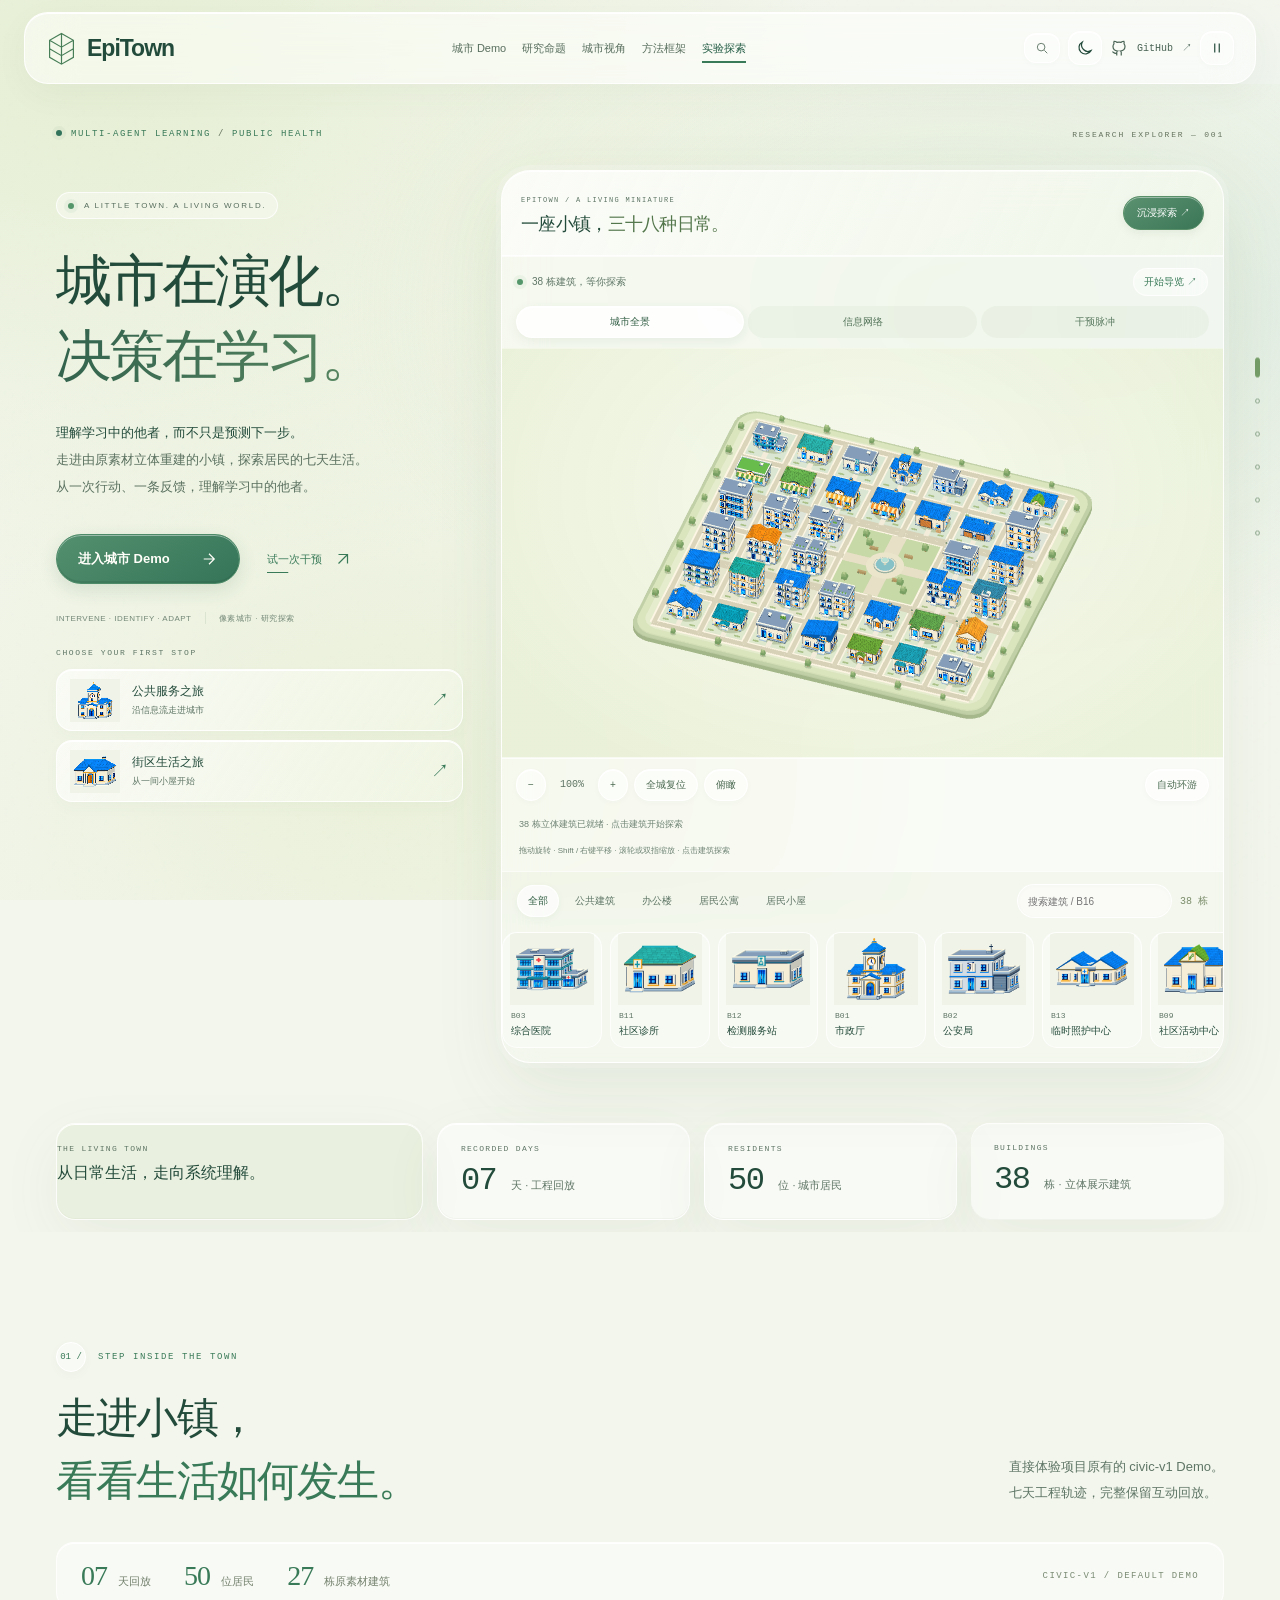
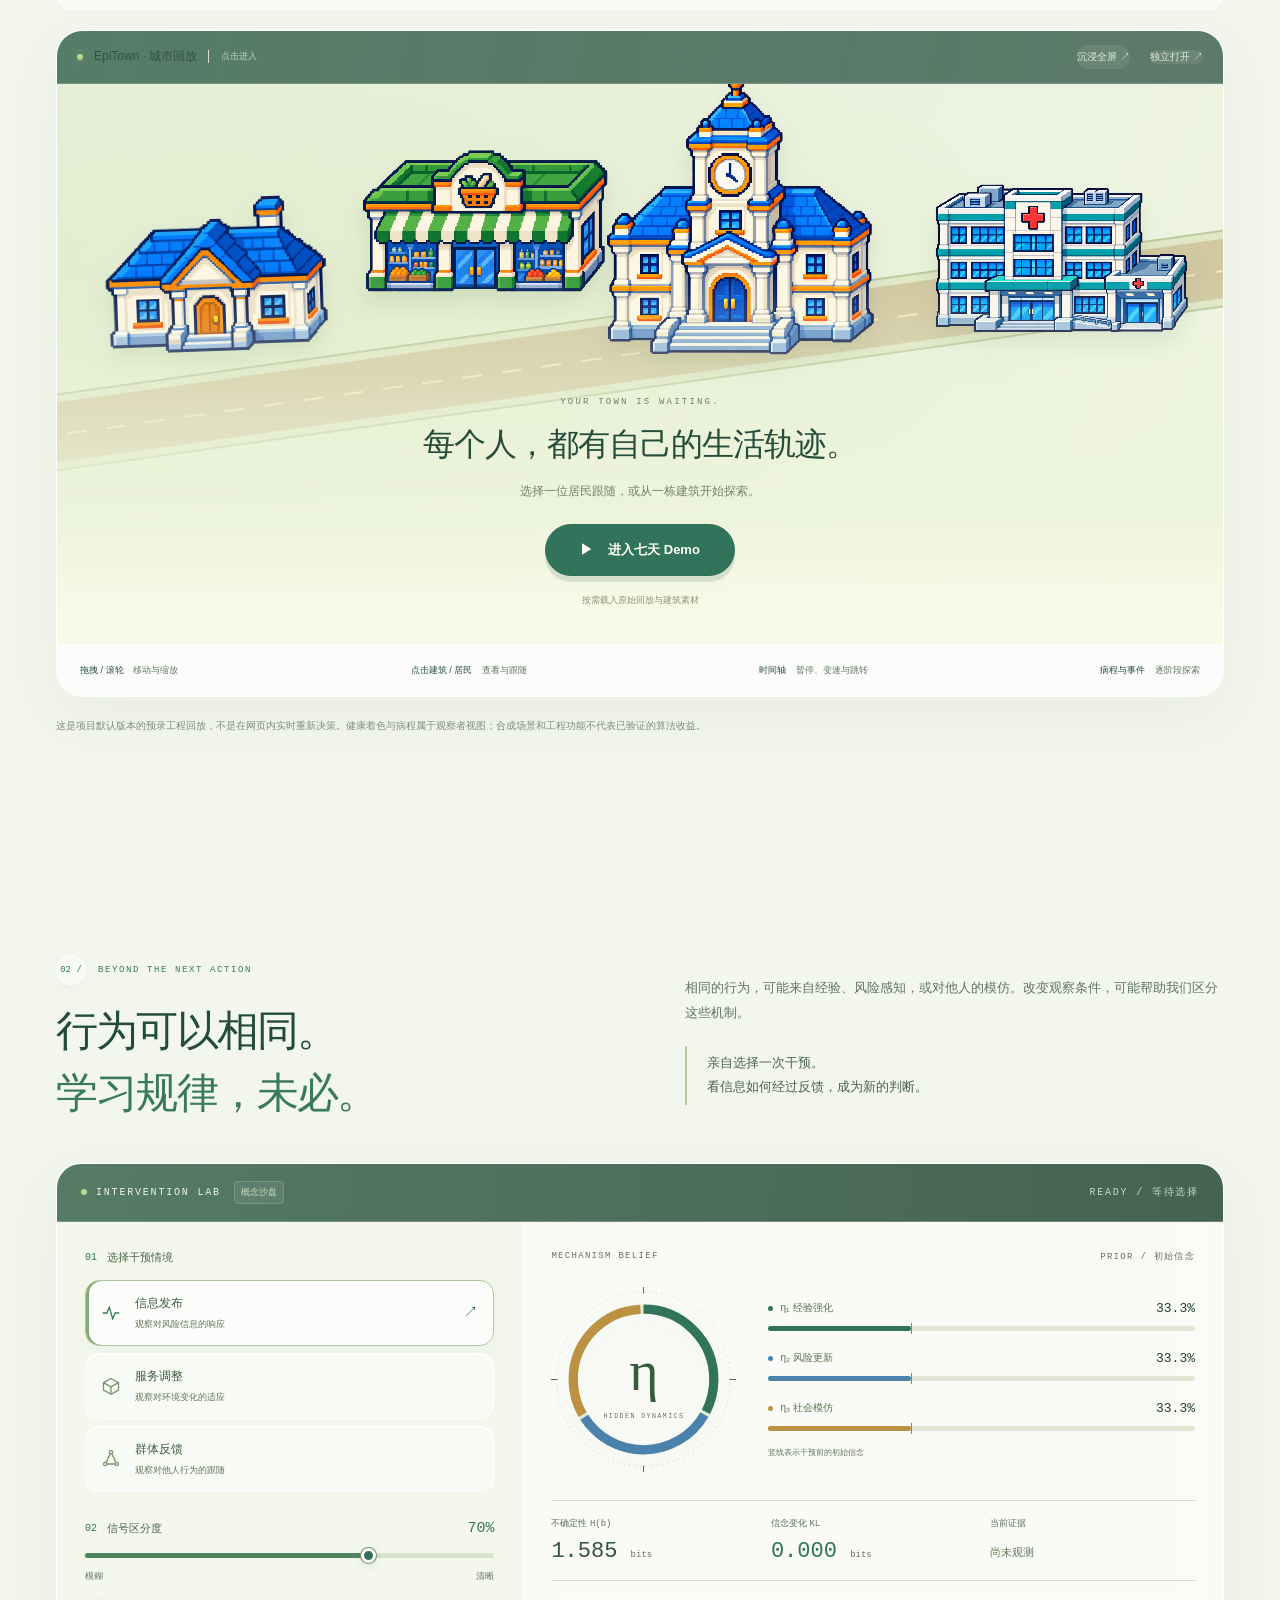
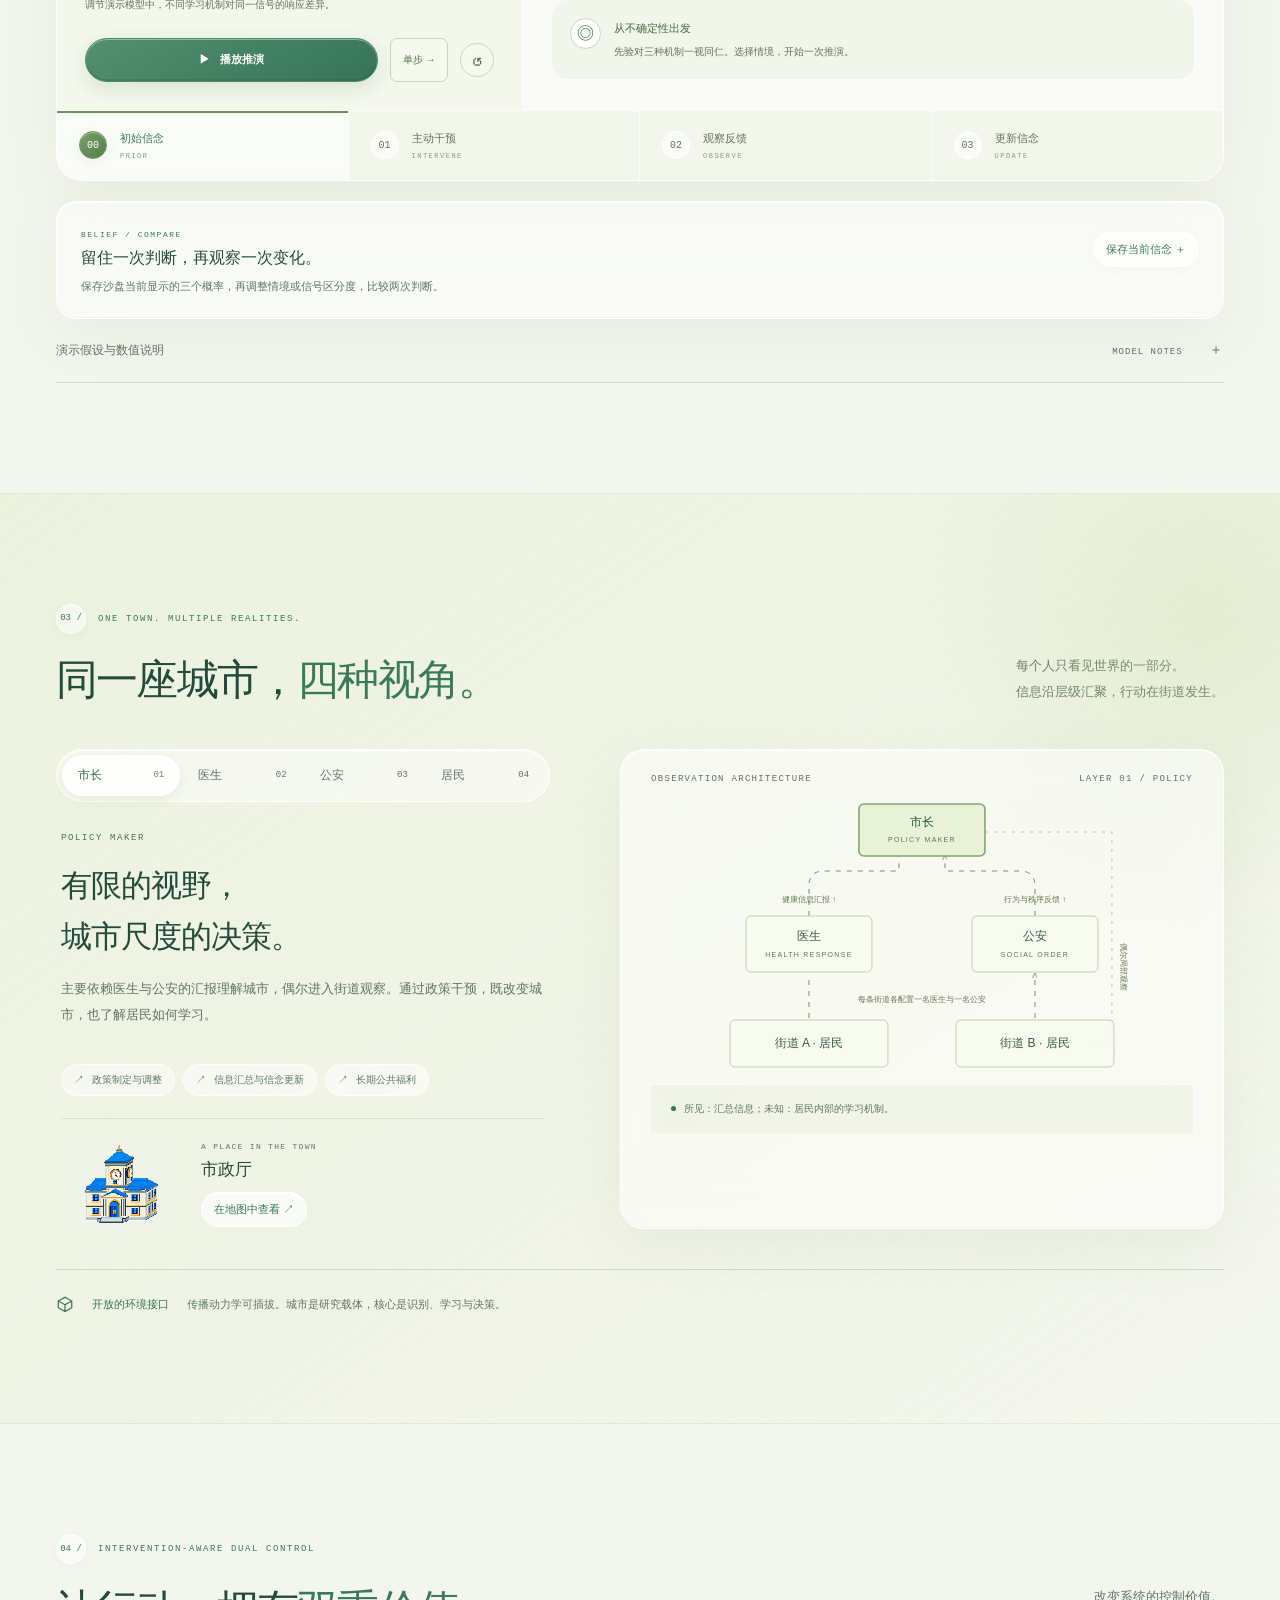
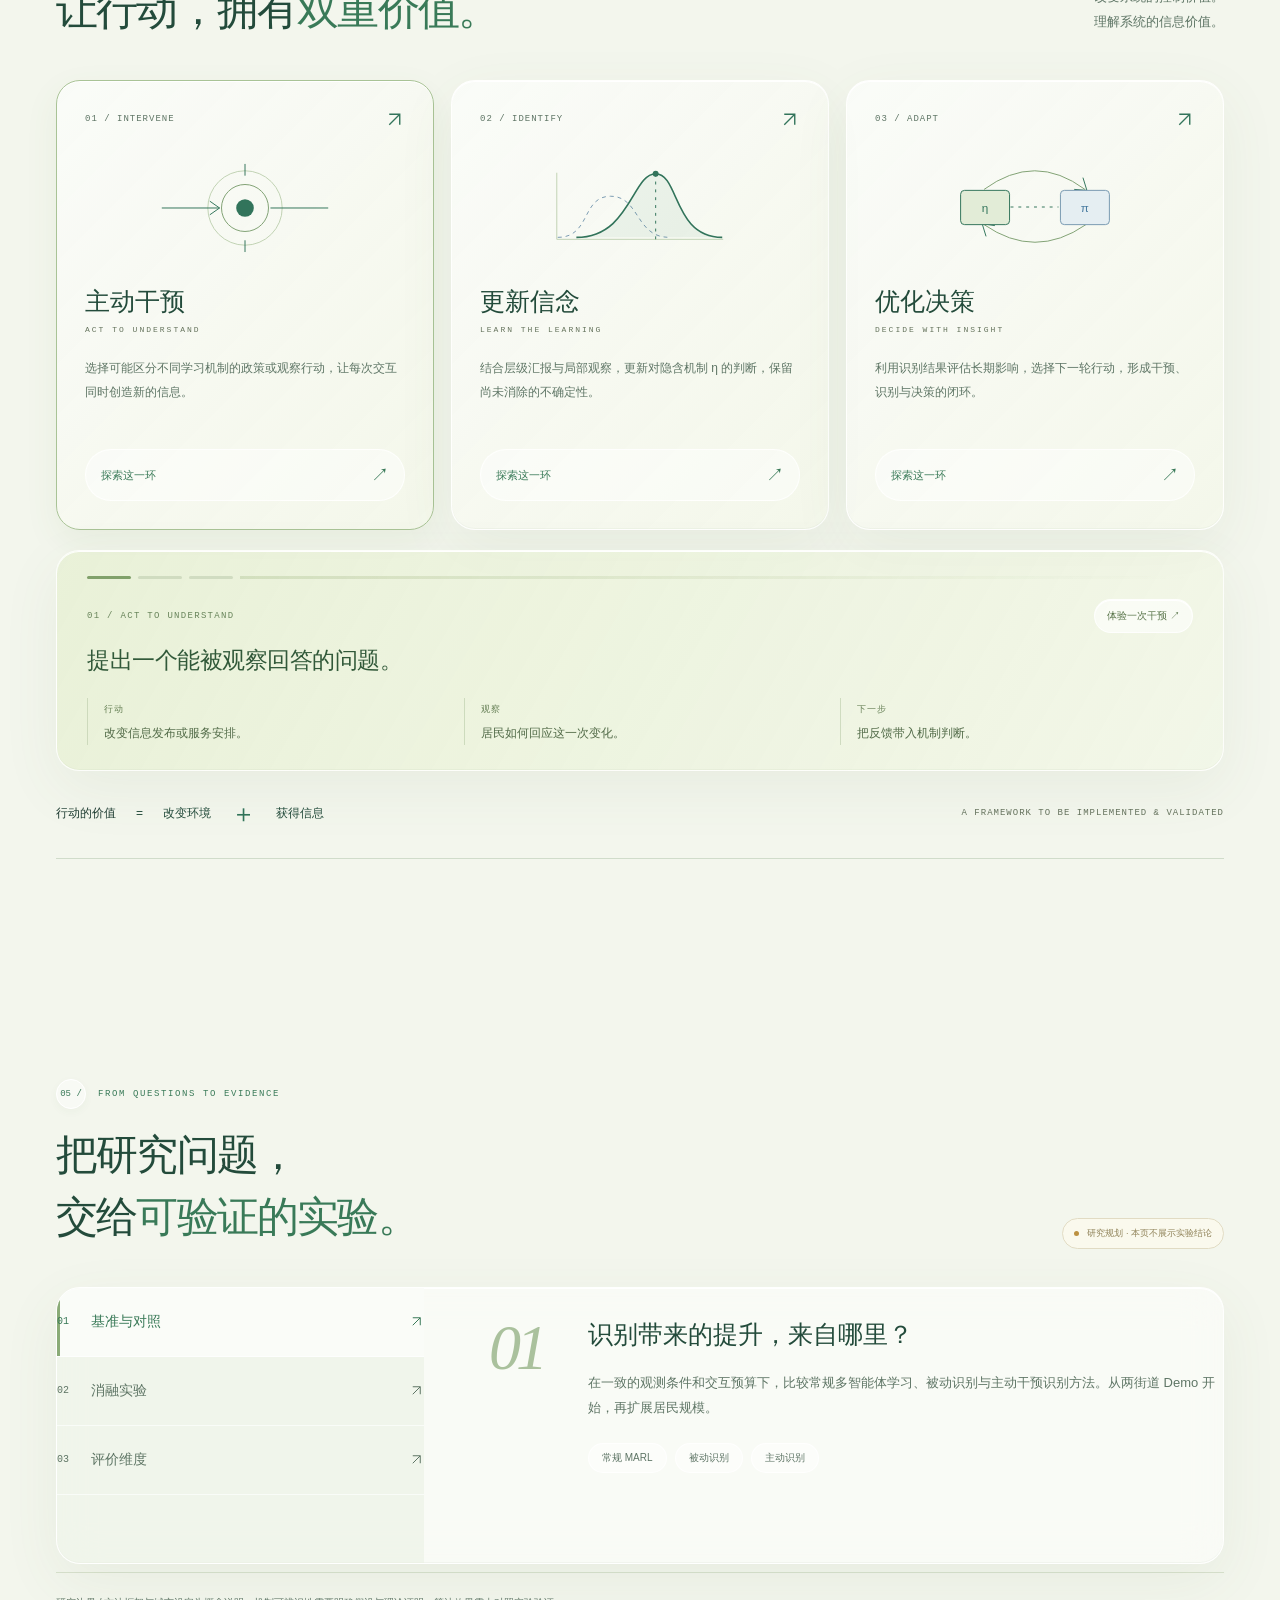
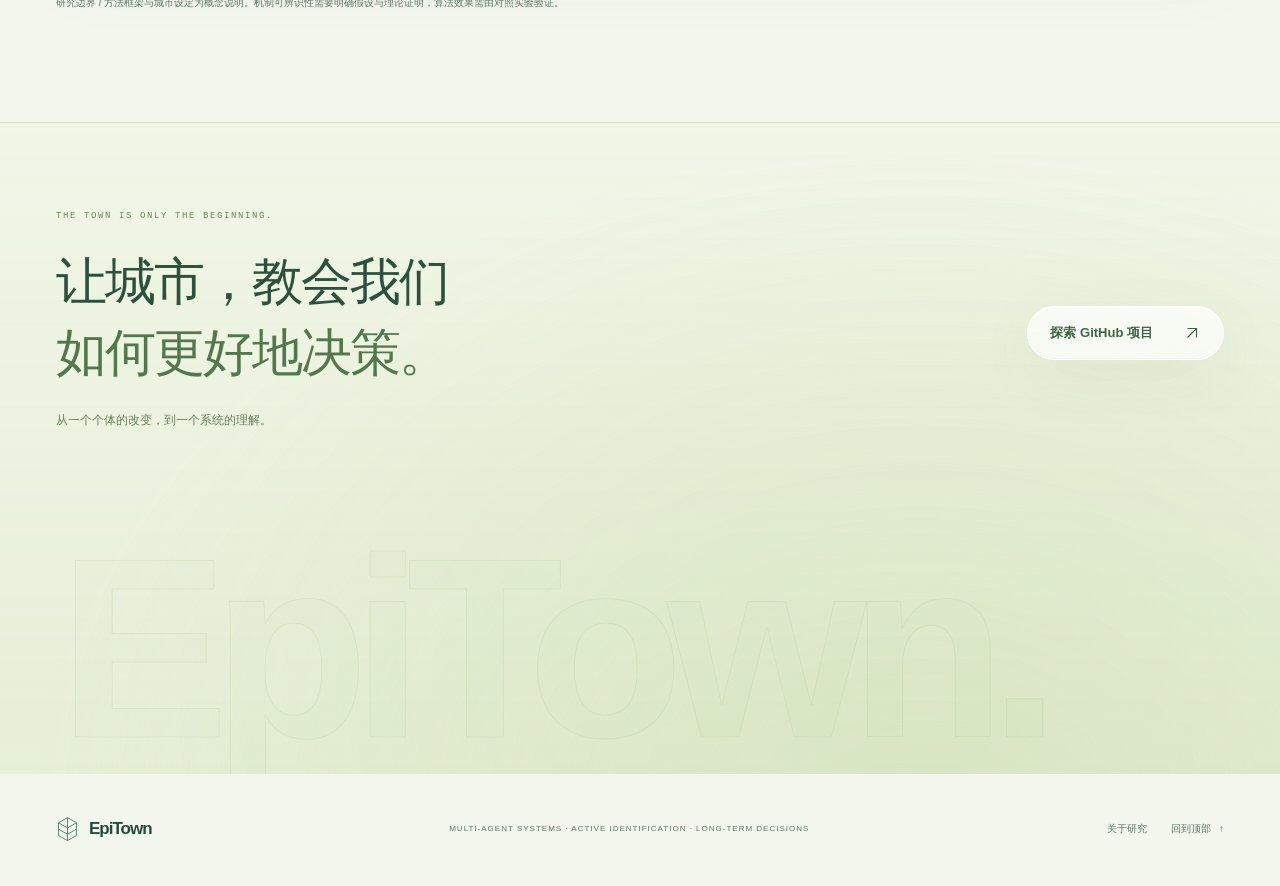
==== commit f4bf4964: "更新 EpiTown 展示页：新增 3D 地图资源、UI 样式与静态页面改动 Co-Authored-By: Claude Code <noreply@anthropic.com>" ====
--- a/index.html
+++ b/index.html
@@ -287,6 +287,9 @@
 @media(min-width:701px) and (max-width:1000px){.desktop-nav{gap:12px;font-size:10px}.header-inner{gap:18px}.brand{font-size:21px}}
 
   </style>
+<link rel="stylesheet" href="assets/town3d/map.css?v=glass-1">
+<link rel="stylesheet" href="assets/ui/experience.css?v=glass-1">
+<link rel="stylesheet" href="assets/ui/glass.css?v=glass-1">
 </head>
 <body>
   <svg aria-hidden="true" width="0" height="0" style="position:absolute;overflow:hidden"><defs>
@@ -302,7 +305,7 @@
     <div class="wrap header-inner">
       <a class="brand" href="#top" aria-label="EpiTown 首页"><svg class="brand-icon" viewBox="0 0 36 40" aria-hidden="true"><path d="m18 3 14 8v20l-14 8-14-8V11L18 3Zm0 0v36M4 11l14 8 14-8M4 21l14 8 14-8"/></svg>EpiTown<small>INTELLIGENCE<br>IN THE MAKING</small></a>
       <nav class="desktop-nav" aria-label="主导航"><a href="#demo">城市 Demo</a><a href="#question">研究命题</a><a href="#town">城市视角</a><a href="#method">方法框架</a><a href="#experiments">实验探索</a></nav>
-      <div class="header-actions"><a class="github-link" href="https://github.com/Hylouis233/PHIA-DCMARL" target="_blank" rel="noopener noreferrer"><svg class="icon" aria-hidden="true"><use href="#i-github"/></svg>GitHub <span aria-hidden="true">↗</span></a><button class="icon-button" id="motion-toggle" aria-label="暂停页面动画" aria-pressed="false" title="暂停页面动画"><svg class="icon" viewBox="0 0 24 24" aria-hidden="true"><path id="motion-icon" d="M9 6v12M15 6v12"/></svg></button><button class="icon-button menu-toggle" id="menu-toggle" aria-label="打开导航" aria-controls="mobile-nav" aria-expanded="false"><svg class="icon" viewBox="0 0 24 24" aria-hidden="true"><path d="M5 8h14M5 16h14"/></svg></button></div>
+      <div class="header-actions"><button class="ui-command-trigger" id="ui-command-open" type="button" aria-label="搜索建筑与章节" aria-haspopup="dialog"><svg class="icon" viewBox="0 0 24 24" aria-hidden="true"><circle cx="10.5" cy="10.5" r="6.5"/><path d="m16 16 5 5"/></svg><span>探索</span><kbd>⌘ K</kbd></button><button class="icon-button ui-theme-toggle" id="ui-theme" type="button" aria-label="切换夜间主题" aria-pressed="false"><svg class="icon" viewBox="0 0 24 24" aria-hidden="true"><path d="M20 15.5A8.5 8.5 0 0 1 8.5 4 8.5 8.5 0 1 0 20 15.5Z"/></svg></button><a class="github-link" href="https://github.com/Hylouis233/PHIA-DCMARL" target="_blank" rel="noopener noreferrer"><svg class="icon" aria-hidden="true"><use href="#i-github"/></svg>GitHub <span aria-hidden="true">↗</span></a><button class="icon-button" id="motion-toggle" aria-label="暂停页面动画" aria-pressed="false" title="暂停页面动画"><svg class="icon" viewBox="0 0 24 24" aria-hidden="true"><path id="motion-icon" d="M9 6v12M15 6v12"/></svg></button><button class="icon-button menu-toggle" id="menu-toggle" aria-label="打开导航" aria-controls="mobile-nav" aria-expanded="false"><svg class="icon" viewBox="0 0 24 24" aria-hidden="true"><path d="M5 8h14M5 16h14"/></svg></button></div>
     </div>
     <nav class="mobile-nav" id="mobile-nav" aria-label="移动端导航" hidden><a href="#demo">01 — 城市 Demo</a><a href="#question">02 — 研究命题</a><a href="#town">03 — 城市视角</a><a href="#method">04 — 方法框架</a><a href="#experiments">05 — 实验探索</a></nav>
   </header>
@@ -310,157 +313,37 @@
     <section class="hero" id="top" aria-labelledby="hero-title"><div class="wrap">
       <div class="hero-topline"><div class="eyebrow"><span class="dot"></span>MULTI-AGENT LEARNING <span class="dim">/</span> PUBLIC HEALTH</div><span class="mono">RESEARCH EXPLORER — 001</span></div>
       <div class="hero-layout"><div class="hero-copy">
-        <div class="hero-kicker">A LITTLE TOWN. A LIVING WORLD.</div>
+        <div class="hero-kicker"><span class="ui-live-dot" aria-hidden="true"></span>A LITTLE TOWN. A LIVING WORLD.</div>
         <h1 id="hero-title">城市在演化。<em>决策在学习。</em></h1>
-        <p class="lead"><strong>理解学习中的他者，而不只是预测下一步。</strong><br>走进由原始建筑素材构成的小镇，探索居民的七天生活。<br class="desktop-break">从一次行动、一条反馈，理解学习中的他者。</p>
+        <p class="lead"><strong>理解学习中的他者，而不只是预测下一步。</strong><br>走进由原素材立体重建的小镇，探索居民的七天生活。<br class="desktop-break">从一次行动、一条反馈，理解学习中的他者。</p>
         <div class="actions"><a class="button" href="#demo">进入城市 Demo <svg class="icon" aria-hidden="true"><use href="#i-arrow"/></svg></a><a class="text-link" href="#lab">试一次干预 <svg class="icon" aria-hidden="true"><use href="#i-up"/></svg></a></div>
         <div class="hero-footnote"><span>INTERVENE · IDENTIFY · ADAPT</span><i></i><span>像素城市 · 研究探索</span></div>
-      </div><div class="hero-visual" aria-label="EpiTown 两街道概念城市">
-        <div class="scene-tag">ENVIRONMENT / TWO-STREET TOWN</div><div class="scene-coordinate">HIERARCHICAL<br>PARTIAL OBSERVABILITY</div>
-        <div class="city-stage" id="city-stage"><svg xmlns="http://www.w3.org/2000/svg" class="city-scene" viewBox="0 0 900 700" data-view="city" data-role="all" role="img" aria-label="EpiTown 紧凑街区概念地图：北侧公共建筑、中央住宅与花园、南侧生活服务，使用原始建筑素材">
-<defs>
-<linearGradient id="city-meadow" x1="0" y1="0" x2=".75" y2="1"><stop stop-color="#eef2de"/><stop offset="1" stop-color="#dce7c7"/></linearGradient>
-<radialGradient id="city-green-shadow"><stop stop-color="#99b37e" stop-opacity=".2"/><stop offset="1" stop-color="#99b37e" stop-opacity="0"/></radialGradient>
-<pattern id="city-pavers" width="12" height="12" patternUnits="userSpaceOnUse"><rect width="12" height="12" fill="#eee7d5"/><path d="M0 12V0h12" stroke="#e0d9c5" stroke-width=".7"/></pattern>
-</defs>
-<style>
-.city-scene{overflow:visible}
-.city-scene .city-building{opacity:1!important;filter:none!important}
-.city-scene .city-building image{image-rendering:pixelated}
-.city-scene .city-selection{opacity:0;transition:opacity .25s;pointer-events:none}
-.city-scene .city-building:hover .city-selection,.city-scene .city-building:focus-visible .city-selection,.city-scene .city-building.explorer-active .city-selection{opacity:1}
-.city-scene .city-building[aria-pressed="true"] .city-selection{opacity:1}
-.city-scene [aria-hidden="true"]{pointer-events:none}
-.city-scene .city-network,.city-scene .city-intervention{opacity:0;transition:opacity .4s;pointer-events:none}
-.city-scene[data-view="network"] .city-network,.city-scene[data-view="intervention"] .city-intervention{opacity:1}
-.city-scene .city-signal{stroke-dasharray:3 9;animation:city-signal-flow 5s linear infinite}
-.city-scene .city-halo{animation:city-halo-breathe 4s ease-in-out infinite}
-.city-scene .city-person{animation:city-person-glow 5s ease-in-out infinite}
-body.motion-paused .city-scene *{animation-play-state:paused!important}
-@keyframes city-signal-flow{to{stroke-dashoffset:-120}}
-@keyframes city-halo-breathe{50%{opacity:.4}}
-@keyframes city-person-glow{50%{opacity:.65}}
-@media(prefers-reduced-motion:reduce){.city-scene *{animation:none!important;transition:none!important}}
-</style>
-<g aria-hidden="true">
-<ellipse cx="450" cy="397" rx="434" ry="303" fill="url(#city-green-shadow)"/>
-<path d="M130 82Q290 66 436 79Q610 65 770 91Q815 101 828 146L846 535Q855 610 808 639Q651 667 454 653Q268 667 104 638Q60 627 57 581L65 168Q67 104 130 82Z" fill="url(#city-meadow)" stroke="#cfddbb" stroke-width="1.5"/>
-<path d="M129 94Q292 80 437 91Q610 77 766 103Q804 111 816 149L834 534Q842 602 803 626Q651 654 454 641Q268 655 109 626Q72 616 70 580L77 170Q78 117 129 94Z" fill="none" stroke="#f7f7e9" stroke-width="2"/>
-<!-- Two continuous side streets joined by pedestrian lanes. -->
-<g fill="none" stroke-linecap="round" stroke-linejoin="round">
-<path d="M103 188V582Q103 612 133 612H769Q797 612 797 584V188M103 285H797M103 445H797" stroke="#bdcbaa" stroke-width="32"/>
-<path d="M103 188V582Q103 612 133 612H769Q797 612 797 584V188M103 285H797M103 445H797" stroke="#faf4e5" stroke-width="26"/>
-<path d="M103 188V582Q103 612 133 612H769Q797 612 797 584V188M103 285H797M103 445H797" stroke="#e4ddc9" stroke-width="17"/>
-<path d="M103 188V582Q103 612 133 612H769Q797 612 797 584V188" stroke="#f6f1e2" stroke-width="1.2" stroke-dasharray="5 11"/>
-</g>
-<!-- Public-service parcels. -->
-<rect x="142" y="153" width="178" height="106" rx="12" fill="#e8edda" stroke="#c6d4b7"/>
-<rect x="366" y="102" width="168" height="157" rx="14" fill="#e8ebd8" stroke="#c4d1b2"/>
-<rect x="589" y="138" width="182" height="121" rx="12" fill="#e8edda" stroke="#c6d4b7"/>
-<path d="M230 250V272M450 250V272M680 250V272" stroke="#d2cdb9" stroke-width="18"/>
-<path d="M230 250V272M450 250V272M680 250V272" stroke="#f5eddb" stroke-width="14"/>
-<!-- Four residences form two coherent neighborhood blocks. -->
-<g fill="#e5edd2" stroke="#c1d0aa"><rect x="120" y="319" width="121" height="98" rx="11"/><rect x="255" y="313" width="121" height="104" rx="11"/><rect x="520" y="313" width="121" height="104" rx="11"/><rect x="655" y="319" width="121" height="98" rx="11"/></g>
-<path d="M180 400V433M315 400V433M580 400V433M715 400V433" stroke="#c9ceb4" stroke-width="15"/>
-<path d="M180 400V433M315 400V433M580 400V433M715 400V433" stroke="#f1ead7" stroke-width="11"/>
-<g stroke="#9eb987" stroke-width="3" stroke-linecap="round"><path d="M127 413h39m27 0h39M262 413h38m28 0h39M527 413h38m28 0h39M662 413h39m27 0h39"/></g>
-<!-- A landscaped square anchors the town, instead of a road crossing. -->
-<rect x="388" y="314" width="124" height="105" rx="22" fill="#c5d7b1" stroke="#afc49a"/>
-<rect x="396" y="322" width="108" height="89" rx="18" fill="url(#city-pavers)" stroke="#f5efdd" stroke-width="3"/>
-<path d="M450 298V328M450 406V433" stroke="#d5d0bc" stroke-width="18"/>
-<path d="M450 298V328M450 406V433" stroke="#f4eddc" stroke-width="14"/>
-<ellipse cx="450" cy="367" rx="27" ry="19" fill="#b2c5b2"/>
-<ellipse cx="450" cy="363" rx="25" ry="17" fill="#e7e3ce" stroke="#b7bca5" stroke-width="2"/>
-<ellipse cx="450" cy="361" rx="19" ry="12" fill="#8cbfc1" stroke="#71a4ac"/>
-<ellipse cx="450" cy="360" rx="12" ry="7" fill="none" stroke="#d4ebdf" stroke-width="1.4"/>
-<path d="M447 359v-13h6v13Z" fill="#e0dcc8"/><ellipse cx="450" cy="346" rx="9" ry="4" fill="#eee8d6" stroke="#b7bca5"/>
-<g fill="#b39665" stroke="#9a835b" stroke-width="1"><rect x="408" y="340" width="5" height="22" rx="1"/><rect x="487" y="377" width="5" height="22" rx="1"/></g>
-<g stroke="#72876b" stroke-width="2"><path d="M407 343h8m-8 16h8m71 21h8m-8 16h8"/></g>
-<!-- The community and shopping row fronts the lower promenade. -->
-<rect x="137" y="495" width="166" height="94" rx="12" fill="#e5e9d2" stroke="#c5cfb2"/>
-<rect x="360" y="472" width="181" height="117" rx="14" fill="#e6ead5" stroke="#c2ceb0"/>
-<rect x="605" y="466" width="150" height="123" rx="12" fill="#e7e9d2" stroke="#c5cfb2"/>
-<path d="M220 580V600M450 580V600M680 580V600" stroke="#cbc8b3" stroke-width="18"/>
-<path d="M220 580V600M450 580V600M680 580V600" stroke="#f5edda" stroke-width="14"/>
-<g fill="#b5cc96"><rect x="139" y="592" width="57" height="7" rx="3"/><rect x="244" y="592" width="58" height="7" rx="3"/><rect x="364" y="592" width="61" height="7" rx="3"/><rect x="475" y="592" width="61" height="7" rx="3"/><rect x="607" y="592" width="49" height="7" rx="3"/><rect x="704" y="592" width="49" height="7" rx="3"/></g>
-</g>
-<g transform="translate(118 139) scale(0.9)" aria-hidden="true"><ellipse cy="3" rx="12" ry="5" fill="#9aaf80" opacity=".3"/><path d="M-2-15h4V1h-4Z" fill="#ac916b"/><path d="M-12-12v-14h5v-8H7v8h5v14Z" fill="#8eae75"/><path d="M-12-12v-14h4v11h20v3Z" fill="#739861"/><path d="M-5-31h10v4H-5Z" fill="#b3ca97" opacity=".55"/></g>
-<g transform="translate(140 127) scale(0.8)" aria-hidden="true"><ellipse cy="3" rx="12" ry="5" fill="#9aaf80" opacity=".3"/><path d="M-2-15h4V1h-4Z" fill="#ac916b"/><path d="M-12-12v-14h5v-8H7v8h5v14Z" fill="#9cb980"/><path d="M-12-12v-14h4v11h20v3Z" fill="#7da366"/><path d="M-5-31h10v4H-5Z" fill="#b3ca97" opacity=".55"/></g>
-<g transform="translate(335 201) scale(0.9)" aria-hidden="true"><ellipse cy="3" rx="12" ry="5" fill="#9aaf80" opacity=".3"/><path d="M-2-15h4V1h-4Z" fill="#ac916b"/><path d="M-12-12v-14h5v-8H7v8h5v14Z" fill="#80a66e"/><path d="M-12-12v-14h4v11h20v3Z" fill="#638b59"/><path d="M-5-31h10v4H-5Z" fill="#b3ca97" opacity=".55"/></g>
-<g transform="translate(338 241) scale(0.8)" aria-hidden="true"><ellipse cy="3" rx="12" ry="5" fill="#9aaf80" opacity=".3"/><path d="M-2-15h4V1h-4Z" fill="#ac916b"/><path d="M-12-12v-14h5v-8H7v8h5v14Z" fill="#8eae75"/><path d="M-12-12v-14h4v11h20v3Z" fill="#739861"/><path d="M-5-31h10v4H-5Z" fill="#b3ca97" opacity=".55"/></g>
-<g transform="translate(556 189) scale(0.9)" aria-hidden="true"><ellipse cy="3" rx="12" ry="5" fill="#9aaf80" opacity=".3"/><path d="M-2-15h4V1h-4Z" fill="#ac916b"/><path d="M-12-12v-14h5v-8H7v8h5v14Z" fill="#9cb980"/><path d="M-12-12v-14h4v11h20v3Z" fill="#7da366"/><path d="M-5-31h10v4H-5Z" fill="#b3ca97" opacity=".55"/></g>
-<g transform="translate(556 232) scale(0.8)" aria-hidden="true"><ellipse cy="3" rx="12" ry="5" fill="#9aaf80" opacity=".3"/><path d="M-2-15h4V1h-4Z" fill="#ac916b"/><path d="M-12-12v-14h5v-8H7v8h5v14Z" fill="#80a66e"/><path d="M-12-12v-14h4v11h20v3Z" fill="#638b59"/><path d="M-5-31h10v4H-5Z" fill="#b3ca97" opacity=".55"/></g>
-<g transform="translate(784 132) scale(0.8)" aria-hidden="true"><ellipse cy="3" rx="12" ry="5" fill="#9aaf80" opacity=".3"/><path d="M-2-15h4V1h-4Z" fill="#ac916b"/><path d="M-12-12v-14h5v-8H7v8h5v14Z" fill="#8eae75"/><path d="M-12-12v-14h4v11h20v3Z" fill="#739861"/><path d="M-5-31h10v4H-5Z" fill="#b3ca97" opacity=".55"/></g>
-<g transform="translate(803 149) scale(0.85)" aria-hidden="true"><ellipse cy="3" rx="12" ry="5" fill="#9aaf80" opacity=".3"/><path d="M-2-15h4V1h-4Z" fill="#ac916b"/><path d="M-12-12v-14h5v-8H7v8h5v14Z" fill="#9cb980"/><path d="M-12-12v-14h4v11h20v3Z" fill="#7da366"/><path d="M-5-31h10v4H-5Z" fill="#b3ca97" opacity=".55"/></g>
-<g transform="translate(72 343) scale(0.85)" aria-hidden="true"><ellipse cy="3" rx="12" ry="5" fill="#9aaf80" opacity=".3"/><path d="M-2-15h4V1h-4Z" fill="#ac916b"/><path d="M-12-12v-14h5v-8H7v8h5v14Z" fill="#80a66e"/><path d="M-12-12v-14h4v11h20v3Z" fill="#638b59"/><path d="M-5-31h10v4H-5Z" fill="#b3ca97" opacity=".55"/></g>
-<g transform="translate(72 387) scale(0.9)" aria-hidden="true"><ellipse cy="3" rx="12" ry="5" fill="#9aaf80" opacity=".3"/><path d="M-2-15h4V1h-4Z" fill="#ac916b"/><path d="M-12-12v-14h5v-8H7v8h5v14Z" fill="#8eae75"/><path d="M-12-12v-14h4v11h20v3Z" fill="#739861"/><path d="M-5-31h10v4H-5Z" fill="#b3ca97" opacity=".55"/></g>
-<g transform="translate(827 340) scale(0.85)" aria-hidden="true"><ellipse cy="3" rx="12" ry="5" fill="#9aaf80" opacity=".3"/><path d="M-2-15h4V1h-4Z" fill="#ac916b"/><path d="M-12-12v-14h5v-8H7v8h5v14Z" fill="#9cb980"/><path d="M-12-12v-14h4v11h20v3Z" fill="#7da366"/><path d="M-5-31h10v4H-5Z" fill="#b3ca97" opacity=".55"/></g>
-<g transform="translate(828 387) scale(0.9)" aria-hidden="true"><ellipse cy="3" rx="12" ry="5" fill="#9aaf80" opacity=".3"/><path d="M-2-15h4V1h-4Z" fill="#ac916b"/><path d="M-12-12v-14h5v-8H7v8h5v14Z" fill="#80a66e"/><path d="M-12-12v-14h4v11h20v3Z" fill="#638b59"/><path d="M-5-31h10v4H-5Z" fill="#b3ca97" opacity=".55"/></g>
-<g transform="translate(338 510) scale(1)" aria-hidden="true"><ellipse cy="3" rx="12" ry="5" fill="#9aaf80" opacity=".3"/><path d="M-2-15h4V1h-4Z" fill="#ac916b"/><path d="M-12-12v-14h5v-8H7v8h5v14Z" fill="#8eae75"/><path d="M-12-12v-14h4v11h20v3Z" fill="#739861"/><path d="M-5-31h10v4H-5Z" fill="#b3ca97" opacity=".55"/></g>
-<g transform="translate(332 551) scale(0.8)" aria-hidden="true"><ellipse cy="3" rx="12" ry="5" fill="#9aaf80" opacity=".3"/><path d="M-2-15h4V1h-4Z" fill="#ac916b"/><path d="M-12-12v-14h5v-8H7v8h5v14Z" fill="#9cb980"/><path d="M-12-12v-14h4v11h20v3Z" fill="#7da366"/><path d="M-5-31h10v4H-5Z" fill="#b3ca97" opacity=".55"/></g>
-<g transform="translate(568 510) scale(1)" aria-hidden="true"><ellipse cy="3" rx="12" ry="5" fill="#9aaf80" opacity=".3"/><path d="M-2-15h4V1h-4Z" fill="#ac916b"/><path d="M-12-12v-14h5v-8H7v8h5v14Z" fill="#80a66e"/><path d="M-12-12v-14h4v11h20v3Z" fill="#638b59"/><path d="M-5-31h10v4H-5Z" fill="#b3ca97" opacity=".55"/></g>
-<g transform="translate(572 554) scale(0.85)" aria-hidden="true"><ellipse cy="3" rx="12" ry="5" fill="#9aaf80" opacity=".3"/><path d="M-2-15h4V1h-4Z" fill="#ac916b"/><path d="M-12-12v-14h5v-8H7v8h5v14Z" fill="#8eae75"/><path d="M-12-12v-14h4v11h20v3Z" fill="#739861"/><path d="M-5-31h10v4H-5Z" fill="#b3ca97" opacity=".55"/></g>
-<g transform="translate(76 534) scale(0.9)" aria-hidden="true"><ellipse cy="3" rx="12" ry="5" fill="#9aaf80" opacity=".3"/><path d="M-2-15h4V1h-4Z" fill="#ac916b"/><path d="M-12-12v-14h5v-8H7v8h5v14Z" fill="#9cb980"/><path d="M-12-12v-14h4v11h20v3Z" fill="#7da366"/><path d="M-5-31h10v4H-5Z" fill="#b3ca97" opacity=".55"/></g>
-<g transform="translate(825 532) scale(0.9)" aria-hidden="true"><ellipse cy="3" rx="12" ry="5" fill="#9aaf80" opacity=".3"/><path d="M-2-15h4V1h-4Z" fill="#ac916b"/><path d="M-12-12v-14h5v-8H7v8h5v14Z" fill="#80a66e"/><path d="M-12-12v-14h4v11h20v3Z" fill="#638b59"/><path d="M-5-31h10v4H-5Z" fill="#b3ca97" opacity=".55"/></g>
-<g transform="translate(344 637) scale(0.75)" aria-hidden="true"><ellipse cy="3" rx="12" ry="5" fill="#9aaf80" opacity=".3"/><path d="M-2-15h4V1h-4Z" fill="#ac916b"/><path d="M-12-12v-14h5v-8H7v8h5v14Z" fill="#8eae75"/><path d="M-12-12v-14h4v11h20v3Z" fill="#739861"/><path d="M-5-31h10v4H-5Z" fill="#b3ca97" opacity=".55"/></g>
-<g transform="translate(556 638) scale(0.75)" aria-hidden="true"><ellipse cy="3" rx="12" ry="5" fill="#9aaf80" opacity=".3"/><path d="M-2-15h4V1h-4Z" fill="#ac916b"/><path d="M-12-12v-14h5v-8H7v8h5v14Z" fill="#9cb980"/><path d="M-12-12v-14h4v11h20v3Z" fill="#7da366"/><path d="M-5-31h10v4H-5Z" fill="#b3ca97" opacity=".55"/></g>
-<g transform="translate(409 335) scale(0.52)" aria-hidden="true"><ellipse cy="3" rx="12" ry="5" fill="#9aaf80" opacity=".3"/><path d="M-2-15h4V1h-4Z" fill="#ac916b"/><path d="M-12-12v-14h5v-8H7v8h5v14Z" fill="#80a66e"/><path d="M-12-12v-14h4v11h20v3Z" fill="#638b59"/><path d="M-5-31h10v4H-5Z" fill="#b3ca97" opacity=".55"/></g>
-<g transform="translate(491 337) scale(0.52)" aria-hidden="true"><ellipse cy="3" rx="12" ry="5" fill="#9aaf80" opacity=".3"/><path d="M-2-15h4V1h-4Z" fill="#ac916b"/><path d="M-12-12v-14h5v-8H7v8h5v14Z" fill="#8eae75"/><path d="M-12-12v-14h4v11h20v3Z" fill="#739861"/><path d="M-5-31h10v4H-5Z" fill="#b3ca97" opacity=".55"/></g>
-<g transform="translate(411 405) scale(0.52)" aria-hidden="true"><ellipse cy="3" rx="12" ry="5" fill="#9aaf80" opacity=".3"/><path d="M-2-15h4V1h-4Z" fill="#ac916b"/><path d="M-12-12v-14h5v-8H7v8h5v14Z" fill="#9cb980"/><path d="M-12-12v-14h4v11h20v3Z" fill="#7da366"/><path d="M-5-31h10v4H-5Z" fill="#b3ca97" opacity=".55"/></g>
-<g transform="translate(491 408) scale(0.52)" aria-hidden="true"><ellipse cy="3" rx="12" ry="5" fill="#9aaf80" opacity=".3"/><path d="M-2-15h4V1h-4Z" fill="#ac916b"/><path d="M-12-12v-14h5v-8H7v8h5v14Z" fill="#80a66e"/><path d="M-12-12v-14h4v11h20v3Z" fill="#638b59"/><path d="M-5-31h10v4H-5Z" fill="#b3ca97" opacity=".55"/></g>
-<g aria-hidden="true" fill="#c7ad72">
-<circle cx="126" cy="253" r="2.3"/><circle cx="132" cy="255" r="2"/><circle cx="121" cy="256" r="2"/>
-<circle cx="334" cy="254" r="2.3"/><circle cx="340" cy="256" r="2"/><circle cx="329" cy="257" r="2"/>
-<circle cx="565" cy="254" r="2.3"/><circle cx="571" cy="256" r="2"/><circle cx="560" cy="257" r="2"/>
-<circle cx="775" cy="254" r="2.3"/><circle cx="781" cy="256" r="2"/><circle cx="770" cy="257" r="2"/>
-<circle cx="126" cy="415" r="2.3"/><circle cx="132" cy="417" r="2"/><circle cx="121" cy="418" r="2"/>
-<circle cx="774" cy="415" r="2.3"/><circle cx="780" cy="417" r="2"/><circle cx="769" cy="418" r="2"/>
-<circle cx="137" cy="589" r="2.3"/><circle cx="143" cy="591" r="2"/><circle cx="132" cy="592" r="2"/>
-<circle cx="764" cy="589" r="2.3"/><circle cx="770" cy="591" r="2"/><circle cx="759" cy="592" r="2"/>
-</g>
-<g class="city-building role-mayor" data-building-id="B01-450" data-building-name="市政厅" data-building-description="公共服务与城市协调的入口，承接行政服务和市长部门调度。"><ellipse cx="450" cy="249" rx="58.9" ry="9" fill="#698257" opacity=".13"/><g class="city-selection" opacity="0"><ellipse cx="450" cy="253" rx="72.6" ry="13" fill="#78a971" fill-opacity=".14" stroke="#528564" stroke-width="2"/><circle cx="450" cy="266" r="3" fill="#528564"/></g><svg x="381.5" y="106.4" width="137" height="143.6" viewBox="61 18 1144 1199" overflow="hidden"><image href="assets/buildings/B01.png" x="0" y="0" width="1254" height="1254"/></svg></g>
-<g class="city-building role-doctor" data-building-id="B03-260" data-building-name="综合医院" data-building-description="诊疗、排队与转诊在有限医护和物资条件下发生。"><ellipse cx="230" cy="249" rx="63.6" ry="9" fill="#698257" opacity=".13"/><g class="city-selection" opacity="0"><ellipse cx="230" cy="253" rx="78.4" ry="13" fill="#78a971" fill-opacity=".14" stroke="#528564" stroke-width="2"/><circle cx="230" cy="266" r="3" fill="#528564"/></g><svg x="156.0" y="163.2" width="148" height="86.8" viewBox="28 321 1214 712" overflow="hidden"><image href="assets/buildings/B03.png" x="0" y="0" width="1254" height="1254"/></svg></g>
-<g class="city-building role-police" data-building-id="B02-644" data-building-name="公安局" data-building-description="服务登记与街道任务进入同一警务排班队列。"><ellipse cx="680" cy="249" rx="62.4" ry="9" fill="#698257" opacity=".13"/><g class="city-selection" opacity="0"><ellipse cx="680" cy="253" rx="76.9" ry="13" fill="#78a971" fill-opacity=".14" stroke="#528564" stroke-width="2"/><circle cx="680" cy="266" r="3" fill="#528564"/></g><svg x="607.5" y="142.4" width="145" height="107.6" viewBox="74 219 1120 831" overflow="hidden"><image href="assets/buildings/B02.png" x="0" y="0" width="1254" height="1254"/></svg></g>
-<g class="city-building role-resident" data-building-id="H01-334" data-building-name="蓝顶居民小屋" data-building-description="居民回家、进食与休息的生活空间，也是个体经验累积的地方。"><ellipse cx="180" cy="399" rx="44.3" ry="9" fill="#698257" opacity=".13"/><g class="city-selection" opacity="0"><ellipse cx="180" cy="403" rx="54.6" ry="13" fill="#78a971" fill-opacity=".14" stroke="#528564" stroke-width="2"/><circle cx="180" cy="416" r="3" fill="#528564"/></g><svg x="128.5" y="328.5" width="103" height="71.5" viewBox="103 309 1062 737" overflow="hidden"><image href="assets/buildings/H01.png" x="0" y="0" width="1254" height="1254"/></svg></g>
-<g class="city-building role-resident" data-building-id="H02-550" data-building-name="绿顶居民小屋" data-building-description="异质居民在共同城市环境中，形成不同的活动与学习轨迹。"><ellipse cx="580" cy="399" rx="44.3" ry="9" fill="#698257" opacity=".13"/><g class="city-selection" opacity="0"><ellipse cx="580" cy="403" rx="54.6" ry="13" fill="#78a971" fill-opacity=".14" stroke="#528564" stroke-width="2"/><circle cx="580" cy="416" r="3" fill="#528564"/></g><svg x="528.5" y="325.9" width="103" height="74.1" viewBox="92 278 1074 773" overflow="hidden"><image href="assets/buildings/H02.png" x="0" y="0" width="1254" height="1254"/></svg></g>
-<g class="city-building role-resident" data-building-id="B07-200" data-building-name="生活超市" data-building-description="居民实际到达后购买食品，受库存、结账能力与个人现金约束。"><ellipse cx="220" cy="579" rx="60.2" ry="9" fill="#698257" opacity=".13"/><g class="city-selection" opacity="0"><ellipse cx="220" cy="583" rx="74.2" ry="13" fill="#78a971" fill-opacity=".14" stroke="#528564" stroke-width="2"/><circle cx="220" cy="596" r="3" fill="#528564"/></g><svg x="150.0" y="499.3" width="140" height="80.7" viewBox="47 320 1180 680" overflow="hidden"><image href="assets/buildings/B07.png" x="0" y="0" width="1254" height="1254"/></svg></g>
-<g class="city-building role-resident" data-building-id="B16-704" data-building-name="街角咖啡馆" data-building-description="连接休闲与社交的街角场所，服务时间和容量均有限。"><ellipse cx="680" cy="579" rx="54.6" ry="9" fill="#698257" opacity=".13"/><g class="city-selection" opacity="0"><ellipse cx="680" cy="583" rx="67.3" ry="13" fill="#78a971" fill-opacity=".14" stroke="#528564" stroke-width="2"/><circle cx="680" cy="596" r="3" fill="#528564"/></g><svg x="616.5" y="468.2" width="127" height="111.8" viewBox="115 232 1028 905" overflow="hidden"><image href="assets/buildings/B16.png" x="0" y="0" width="1254" height="1254"/></svg></g>
-<g class="city-building role-resident" data-building-id="H02-300" data-building-name="西街居民小屋" data-building-description="出行从这里开始，也在这里结束；城市运行保留实际路程。"><ellipse cx="315" cy="399" rx="44.3" ry="9" fill="#698257" opacity=".13"/><g class="city-selection" opacity="0"><ellipse cx="315" cy="403" rx="54.6" ry="13" fill="#78a971" fill-opacity=".14" stroke="#528564" stroke-width="2"/><circle cx="315" cy="416" r="3" fill="#528564"/></g><svg x="263.5" y="325.9" width="103" height="74.1" viewBox="92 278 1074 773" overflow="hidden"><image href="assets/buildings/H02.png" x="0" y="0" width="1254" height="1254"/></svg></g>
-<g class="city-building role-resident" data-building-id="H01-600" data-building-name="东街居民小屋" data-building-description="居住空间与公共活动场所共同构成居民的日常选择。"><ellipse cx="715" cy="399" rx="44.3" ry="9" fill="#698257" opacity=".13"/><g class="city-selection" opacity="0"><ellipse cx="715" cy="403" rx="54.6" ry="13" fill="#78a971" fill-opacity=".14" stroke="#528564" stroke-width="2"/><circle cx="715" cy="416" r="3" fill="#528564"/></g><svg x="663.5" y="328.5" width="103" height="71.5" viewBox="103 309 1062 737" overflow="hidden"><image href="assets/buildings/H01.png" x="0" y="0" width="1254" height="1254"/></svg></g>
-<g class="city-building role-resident" data-building-id="B09-450" data-building-name="社区活动中心" data-building-description="提供有时长与容量限制的公共休闲，共同参与形成同场接触。"><ellipse cx="450" cy="579" rx="65.8" ry="9" fill="#698257" opacity=".13"/><g class="city-selection" opacity="0"><ellipse cx="450" cy="583" rx="81.1" ry="13" fill="#78a971" fill-opacity=".14" stroke="#528564" stroke-width="2"/><circle cx="450" cy="596" r="3" fill="#528564"/></g><svg x="373.5" y="476.1" width="153" height="103.9" viewBox="51 289 1152 782" overflow="hidden"><image href="assets/buildings/B09.png" x="0" y="0" width="1254" height="1254"/></svg></g>
-<g class="city-person" aria-hidden="true" style="animation-delay:0.0s"><ellipse cx="161" cy="287" rx="3.5" ry="1.7" fill="#819573" opacity=".25"/><path d="M159 280h4v6h-4Z" fill="#4d806a"/><rect x="159" y="276" width="4" height="4" rx="1" fill="#dcbb94"/></g>
-<g class="city-person" aria-hidden="true" style="animation-delay:0.3s"><ellipse cx="360" cy="287" rx="3.5" ry="1.7" fill="#819573" opacity=".25"/><path d="M358 280h4v6h-4Z" fill="#5e8aa1"/><rect x="358" y="276" width="4" height="4" rx="1" fill="#dcbb94"/></g>
-<g class="city-person" aria-hidden="true" style="animation-delay:0.6s"><ellipse cx="566" cy="287" rx="3.5" ry="1.7" fill="#819573" opacity=".25"/><path d="M564 280h4v6h-4Z" fill="#b98e4b"/><rect x="564" y="276" width="4" height="4" rx="1" fill="#dcbb94"/></g>
-<g class="city-person" aria-hidden="true" style="animation-delay:0.8999999999999999s"><ellipse cx="742" cy="287" rx="3.5" ry="1.7" fill="#819573" opacity=".25"/><path d="M740 280h4v6h-4Z" fill="#4d806a"/><rect x="740" y="276" width="4" height="4" rx="1" fill="#dcbb94"/></g>
-<g class="city-person" aria-hidden="true" style="animation-delay:1.2s"><ellipse cx="103" cy="363" rx="3.5" ry="1.7" fill="#819573" opacity=".25"/><path d="M101 356h4v6h-4Z" fill="#5e8aa1"/><rect x="101" y="352" width="4" height="4" rx="1" fill="#dcbb94"/></g>
-<g class="city-person" aria-hidden="true" style="animation-delay:1.5s"><ellipse cx="797" cy="363" rx="3.5" ry="1.7" fill="#819573" opacity=".25"/><path d="M795 356h4v6h-4Z" fill="#b98e4b"/><rect x="795" y="352" width="4" height="4" rx="1" fill="#dcbb94"/></g>
-<g class="city-person" aria-hidden="true" style="animation-delay:1.7999999999999998s"><ellipse cx="237" cy="447" rx="3.5" ry="1.7" fill="#819573" opacity=".25"/><path d="M235 440h4v6h-4Z" fill="#4d806a"/><rect x="235" y="436" width="4" height="4" rx="1" fill="#dcbb94"/></g>
-<g class="city-person" aria-hidden="true" style="animation-delay:2.1s"><ellipse cx="555" cy="447" rx="3.5" ry="1.7" fill="#819573" opacity=".25"/><path d="M553 440h4v6h-4Z" fill="#5e8aa1"/><rect x="553" y="436" width="4" height="4" rx="1" fill="#dcbb94"/></g>
-<g class="city-person" aria-hidden="true" style="animation-delay:2.4s"><ellipse cx="700" cy="614" rx="3.5" ry="1.7" fill="#819573" opacity=".25"/><path d="M698 607h4v6h-4Z" fill="#b98e4b"/><rect x="698" y="603" width="4" height="4" rx="1" fill="#dcbb94"/></g>
-<g class="city-person" aria-hidden="true" style="animation-delay:2.6999999999999997s"><ellipse cx="364" cy="614" rx="3.5" ry="1.7" fill="#819573" opacity=".25"/><path d="M362 607h4v6h-4Z" fill="#4d806a"/><rect x="362" y="603" width="4" height="4" rx="1" fill="#dcbb94"/></g>
-<g class="city-person" aria-hidden="true" style="animation-delay:3.0s"><ellipse cx="450" cy="429" rx="3.5" ry="1.7" fill="#819573" opacity=".25"/><path d="M448 422h4v6h-4Z" fill="#5e8aa1"/><rect x="448" y="418" width="4" height="4" rx="1" fill="#dcbb94"/></g>
-<g class="city-network" opacity="0" fill="none" stroke="#417c68" stroke-width="1.8" aria-hidden="true">
-<path d="M450 265V285H230V262" stroke="#f8fff0" stroke-width="5" stroke-opacity=".7"/><path class="city-signal" d="M450 265V285H230V262"/>
-<path d="M450 265V285H680V262" stroke="#f8fff0" stroke-width="5" stroke-opacity=".7"/><path class="city-signal" d="M450 265V285H680V262"/>
-<path d="M230 269V285H103V445H180V417" stroke="#f8fff0" stroke-width="5" stroke-opacity=".7"/><path class="city-signal" d="M230 269V285H103V445H180V417"/>
-<path d="M680 269V285H797V445H715V417" stroke="#f8fff0" stroke-width="5" stroke-opacity=".7"/><path class="city-signal" d="M680 269V285H797V445H715V417"/>
-<path d="M230 269V285H103V582Q103 612 133 612H450V597" stroke="#f8fff0" stroke-width="5" stroke-opacity=".7"/><path class="city-signal" d="M230 269V285H103V582Q103 612 133 612H450V597"/>
-<path d="M680 269V285H797V584Q797 612 769 612H680V597" stroke="#f8fff0" stroke-width="5" stroke-opacity=".7"/><path class="city-signal" d="M680 269V285H797V584Q797 612 769 612H680V597"/>
-<circle cx="450" cy="265" r="3" fill="#f8fff1"/><circle class="city-halo" cx="450" cy="265" r="7" stroke-opacity=".45"/>
-<circle cx="230" cy="262" r="3" fill="#f8fff1"/><circle class="city-halo" cx="230" cy="262" r="7" stroke-opacity=".45"/>
-<circle cx="680" cy="262" r="3" fill="#f8fff1"/><circle class="city-halo" cx="680" cy="262" r="7" stroke-opacity=".45"/>
-<circle cx="180" cy="417" r="3" fill="#f8fff1"/><circle class="city-halo" cx="180" cy="417" r="7" stroke-opacity=".45"/>
-<circle cx="715" cy="417" r="3" fill="#f8fff1"/><circle class="city-halo" cx="715" cy="417" r="7" stroke-opacity=".45"/>
-<circle cx="450" cy="597" r="3" fill="#f8fff1"/><circle class="city-halo" cx="450" cy="597" r="7" stroke-opacity=".45"/>
-<circle cx="680" cy="597" r="3" fill="#f8fff1"/><circle class="city-halo" cx="680" cy="597" r="7" stroke-opacity=".45"/>
-</g><g class="city-intervention" opacity="0" fill="none" stroke="#b79552" aria-hidden="true"><rect class="city-signal" x="382" y="308" width="136" height="117" rx="25" stroke-width="2"/><rect class="city-halo" x="376" y="302" width="148" height="129" rx="30" stroke-width="1" stroke-opacity=".5"/></g>
-<g aria-hidden="true" font-family="Consolas,monospace" font-size="8" fill="#7a8f69" letter-spacing="1.4"><text x="84" y="465" transform="rotate(-90 84 465)">WEST STREET / 01</text><text x="824" y="333" transform="rotate(90 824 333)">EAST STREET / 02</text><text x="450" y="685" text-anchor="middle" font-size="8">A CONNECTED NEIGHBORHOOD · EPITOWN ORIGINAL ASSETS</text></g></svg>
+      <div class="ui-discover"><span class="mono">CHOOSE YOUR FIRST STOP</span><div><button type="button" data-route="civic"><img src="assets/town3d/previews/B01.png" alt="" width="50" height="44"><span>公共服务之旅<small>沿信息流走进城市</small></span><b aria-hidden="true">↗</b></button><button type="button" data-route="life"><img src="assets/town3d/previews/H01.png" alt="" width="50" height="44"><span>街区生活之旅<small>从一间小屋开始</small></span><b aria-hidden="true">↗</b></button></div></div>
+      </div><div class="hero-visual town-visual" aria-label="EpiTown 38 栋建筑的立体小镇">
+<section class="town3d" id="town3d" aria-label="立体城市地图">
+  <div class="town3d-top"><div><span class="town3d-eyebrow">EPITOWN / A LIVING MINIATURE</span><h2>一座小镇，<em>三十八种日常。</em></h2></div><button type="button" id="town-fullscreen">沉浸探索 ↗</button></div>
+  <div class="town3d-layout">
+    <div class="town3d-map">
+      <div class="ui-tour" id="ui-tour"><div class="ui-tour-heading"><span class="ui-live-dot" aria-hidden="true"></span><span id="ui-tour-label">38 栋建筑，等你探索</span><button id="ui-tour-toggle" type="button">开始导览 ↗</button></div><div class="ui-tour-controls" id="ui-tour-controls" hidden><button id="ui-tour-prev" type="button" aria-label="上一站">←</button><div id="ui-tour-stops" class="ui-tour-stops" aria-label="选择导览站点"></div><button id="ui-tour-next" type="button" aria-label="下一站">→</button><button id="ui-tour-play" type="button" aria-pressed="false">自动播放</button></div><p id="ui-tour-description" hidden></p></div><div class="town3d-modes" role="group" aria-label="地图模式"><button type="button" data-town-mode="city" aria-pressed="true">城市全景</button><button type="button" data-town-mode="network" aria-pressed="false">信息网络</button><button type="button" data-town-mode="intervention" aria-pressed="false">干预脉冲</button></div>
+      <div class="town3d-stage" id="city-stage"><canvas id="town-canvas" tabindex="0" aria-label="立体城市。拖动旋转，Shift 或右键拖动平移，滚轮缩放；点击建筑查看。方向键旋转，加减键缩放，Home 回到全城。"></canvas><img id="town-fallback" src="assets/town3d/overview.jpg" alt="38 栋立体建筑与中央花园的全城预览" hidden></div>
+      <div class="town3d-toolbar"><div><button type="button" id="town-zoom-out" aria-label="缩小地图">−</button><output id="town-zoom-label">100%</output><button type="button" id="town-zoom-in" aria-label="放大地图">+</button><button type="button" id="town-reset">全城复位</button><button type="button" id="town-top">俯瞰</button></div><button type="button" id="town-orbit" aria-pressed="false">自动环游</button></div>
+      <div class="town3d-status"><span id="town-status" role="status" aria-live="polite">正在准备立体小镇…</span><button type="button" id="town-retry" hidden>重试载入</button></div>
+      <p class="town3d-help">拖动旋转 · Shift / 右键平移 · 滚轮或双指缩放 · 点击建筑探索</p>
+    </div>
+    <aside class="town3d-inspector" aria-live="polite" aria-label="建筑说明">
+      <div class="town3d-detail-head"><span id="town-selected-code">EXPLORE THE TOWN</span><button id="town-clear" type="button" aria-label="取消选择建筑" hidden>×</button></div>
+      <h3 id="town-selected-name">从一栋建筑开始。</h3><p id="town-selected-description">点选地图中的建筑，或从下方目录定位。所有建筑均可绕到侧面与背面观察。</p>
+      <div class="town3d-reference" id="town-reference-wrap" hidden><img id="town-reference" alt="选中建筑的原素材"><span>原素材对照</span></div>
+      <div class="town3d-detail-actions"><button id="town-focus" type="button" disabled>定位到建筑</button><button id="town-isolate" type="button" aria-pressed="false" disabled>单独查看</button><a id="town-download" hidden download>下载此模型 ↗</a></div>
+      <div class="town3d-legend"><span><i class="public"></i>公共服务</span><span><i class="office"></i>办公街区</span><span><i class="apartment"></i>居民公寓</span><span><i class="house"></i>居民小屋</span></div><p class="town3d-boundary" id="town-boundary">建筑素材展示地图。真实的七天城市回放位于下方 Demo。</p>
+    </aside>
+  </div>
+  <div class="town3d-catalog-head"><div class="town3d-filters" id="town-filters" aria-label="建筑分类"></div><label><span class="sr-only">搜索建筑名称或编号</span><input id="town-search" type="search" placeholder="搜索建筑 / B16" autocomplete="off"></label><span id="town-result-count">38 栋</span></div>
+  <div id="town-catalog" class="town3d-catalog" aria-label="建筑目录"></div><p id="town-empty" class="town3d-empty" hidden>没有匹配的建筑，请调整搜索或分类。</p>
+</section></div>
+
 </div>
-        <div class="scene-note"><div class="scene-note-top"><span class="dot"></span><span id="scene-status">CITY OVERVIEW</span></div><p id="scene-description">每个个体，都在学习与改变。</p><small>CONCEPT VISUALIZATION · 非实时仿真</small></div>
-        <div class="scene-label" aria-hidden="true">A COMPLEX WORLD. A SHARED FUTURE.</div>
-        <div class="scene-controls" role="group" aria-label="城市可视化模式"><button data-view="city" aria-pressed="true"><svg class="icon" aria-hidden="true"><use href="#i-cube"/></svg>城市全景</button><button data-view="network" aria-pressed="false"><svg class="icon" aria-hidden="true"><use href="#i-net"/></svg>信息网络</button><button data-view="intervention" aria-pressed="false"><svg class="icon" aria-hidden="true"><use href="#i-pulse"/></svg>干预脉冲</button></div>
-      </div></div>
-      <div class="index-strip"><div><div class="label mono">THE LIVING TOWN</div><strong class="research-tag">从日常生活，走向系统理解。</strong></div><div><div class="label mono">RECORDED DAYS</div><strong>07</strong><span>天 · 工程回放</span></div><div><div class="label mono">RESIDENTS</div><strong>50</strong><span>位 · 城市居民</span></div><div><div class="label mono">BUILDINGS</div><strong>27</strong><span>栋 · 原素材建筑</span></div></div>
+      <div class="index-strip"><div><div class="label mono">THE LIVING TOWN</div><strong class="research-tag">从日常生活，走向系统理解。</strong></div><div><div class="label mono">RECORDED DAYS</div><strong>07</strong><span>天 · 工程回放</span></div><div><div class="label mono">RESIDENTS</div><strong>50</strong><span>位 · 城市居民</span></div><div><div class="label mono">BUILDINGS</div><strong>38</strong><span>栋 · 立体展示建筑</span></div></div>
     </div></section>
     <section class="section wrap demo-section" id="demo" aria-labelledby="demo-title">
       <div class="section-head reveal"><div><div class="eyebrow"><span class="section-number">01 /</span>STEP INSIDE THE TOWN</div><h2 id="demo-title">走进小镇，<br><em>看看生活如何发生。</em></h2></div><p>直接体验项目原有的 civic-v1 Demo。<br>七天工程轨迹，完整保留互动回放。</p></div>
@@ -499,13 +382,13 @@
         <div class="lab-timeline" role="group" aria-label="选择推演阶段"><button data-phase="0" aria-pressed="true"><i>00</i><span>初始信念<small>PRIOR</small></span></button><button data-phase="1" aria-pressed="false"><i>01</i><span>主动干预<small>INTERVENE</small></span></button><button data-phase="2" aria-pressed="false"><i>02</i><span>观察反馈<small>OBSERVE</small></span></button><button data-phase="3" aria-pressed="false"><i>03</i><span>更新信念<small>UPDATE</small></span></button></div>
         <p class="lab-announcement screen-reader" id="lab-announcement" aria-live="polite"></p>
       </div>
-      <details class="lab-assumptions"><summary><span>演示假设与数值说明</span><span class="mono">MODEL NOTES <b aria-hidden="true">＋</b></span></summary><div><p>这是使用预设假设的交互式说明，不是 EpiTown 的真实实验或实时仿真。三种机制的初始概率均为 1/3；每种情境预设一条反馈，以及它在不同机制下出现的可能性。</p><p>区分度为 0 时，三种机制对反馈的解释相同，信念不变。提高区分度会在本示例中放大机制差异；使用贝叶斯归一化计算更新后的信念。KL 表示后验与先验的差异，不是对实际干预效果的保证。真实环境的识别效果仍需实验验证。</p><p class="mono lab-formula">b′(η) ∝ b(η) · P(反馈 | η, 干预)<br>H(b) = −Σ b(η) log₂ b(η)</p></div></details>
+      <div class="ui-compare"><div class="ui-compare-head"><div><span class="mono">BELIEF / COMPARE</span><h3>留住一次判断，再观察一次变化。</h3></div><div><button type="button" id="ui-save-belief">保存当前信念 ＋</button><button type="button" id="ui-clear-belief" hidden>清除对照</button></div></div><p id="ui-compare-hint">保存沙盘当前显示的三个概率，再调整情境或信号区分度，比较两次判断。</p><div id="ui-compare-results" hidden><div class="ui-compare-caption"><span id="ui-saved-context"></span><span>保存值 → 当前值</span></div><div id="ui-compare-rows"></div><p class="screen-reader" id="ui-compare-live" aria-live="polite"></p></div></div><details class="lab-assumptions"><summary><span>演示假设与数值说明</span><span class="mono">MODEL NOTES <b aria-hidden="true">＋</b></span></summary><div><p>这是使用预设假设的交互式说明，不是 EpiTown 的真实实验或实时仿真。三种机制的初始概率均为 1/3；每种情境预设一条反馈，以及它在不同机制下出现的可能性。</p><p>区分度为 0 时，三种机制对反馈的解释相同，信念不变。提高区分度会在本示例中放大机制差异；使用贝叶斯归一化计算更新后的信念。KL 表示后验与先验的差异，不是对实际干预效果的保证。真实环境的识别效果仍需实验验证。</p><p class="mono lab-formula">b′(η) ∝ b(η) · P(反馈 | η, 干预)<br>H(b) = −Σ b(η) log₂ b(η)</p></div></details>
     </section>
 
     <section class="section town-section" id="town" aria-labelledby="town-title"><div class="wrap">
       <div class="section-head reveal"><div><div class="eyebrow"><span class="section-number">03 /</span>ONE TOWN. MULTIPLE REALITIES.</div><h2 id="town-title">同一座城市，<em>四种视角。</em></h2></div><p>每个人只看见世界的一部分。<br>信息沿层级汇聚，行动在街道发生。</p></div>
       <div class="role-layout"><div class="reveal"><div class="role-tabs" role="tablist" aria-label="城市角色"><button id="role-mayor" role="tab" aria-selected="true" aria-controls="role-panel" data-role="mayor">市长<small>01</small></button><button id="role-doctor" role="tab" aria-selected="false" aria-controls="role-panel" data-role="doctor" tabindex="-1">医生<small>02</small></button><button id="role-police" role="tab" aria-selected="false" aria-controls="role-panel" data-role="police" tabindex="-1">公安<small>03</small></button><button id="role-resident" role="tab" aria-selected="false" aria-controls="role-panel" data-role="resident" tabindex="-1">居民<small>04</small></button></div>
-      <div class="role-panel" id="role-panel" role="tabpanel" aria-labelledby="role-mayor" tabindex="0"><div class="eyebrow" id="role-eyebrow">POLICY MAKER</div><h3 id="role-heading">有限的视野，<br>城市尺度的决策。</h3><p id="role-description">主要依赖医生与公安的汇报理解城市，偶尔进入街道观察。通过政策干预，既改变城市，也了解居民如何学习。</p><ul class="role-list" id="role-list"><li>政策制定与调整</li><li>信息汇总与信念更新</li><li>长期公共福利</li></ul></div></div>
+      <div class="role-panel" id="role-panel" role="tabpanel" aria-labelledby="role-mayor" tabindex="0"><div class="eyebrow" id="role-eyebrow">POLICY MAKER</div><h3 id="role-heading">有限的视野，<br>城市尺度的决策。</h3><p id="role-description">主要依赖医生与公安的汇报理解城市，偶尔进入街道观察。通过政策干预，既改变城市，也了解居民如何学习。</p><ul class="role-list" id="role-list"><li>政策制定与调整</li><li>信息汇总与信念更新</li><li>长期公共福利</li></ul><div class="ui-role-place"><img id="ui-role-image" src="assets/town3d/previews/B01.png" alt="市政厅立体模型" width="120" height="90"><div><span class="mono">A PLACE IN THE TOWN</span><strong id="ui-role-place">市政厅</strong><button type="button" id="ui-role-locate">在地图中查看 ↗</button></div></div></div></div>
       <div class="network-panel reveal"><div class="panel-topline"><span>OBSERVATION ARCHITECTURE</span><span id="network-level">LAYER 01 / POLICY</span></div>
         <svg class="hierarchy" viewBox="0 0 480 300" role="img" aria-labelledby="hierarchy-title hierarchy-desc"><title id="hierarchy-title">层级部分可观测信息结构</title><desc id="hierarchy-desc">市长接收医生和公安的汇报，医生与公安分别观察街道内居民；市长偶尔进行局部街道观察。</desc><defs><marker id="flow-arrow" viewBox="0 0 6 6" refX="5" refY="3" markerWidth="5" markerHeight="5" orient="auto"><path d="m0 0 6 3-6 3" fill="none" stroke="#75a28e"/></marker></defs>
           <path class="flow-link" d="M127 132V102Q127 87 142 87H217V72M353 132V102Q353 87 338 87H263V72" marker-end="url(#flow-arrow)"/><path class="flow-link" d="M127 234V190M353 234V190" marker-end="url(#flow-arrow)"/><path d="M303 48H430V260H403" fill="none" stroke="#405a5b" stroke-dasharray="3 6"/><text x="439" y="159" fill="#718b90" font-size="8" transform="rotate(90 439 159)">偶尔局部观察</text>
@@ -518,10 +401,10 @@
       </div></div><div class="town-bottom"><svg class="icon" aria-hidden="true"><use href="#i-cube"/></svg><b>开放的环境接口</b><span>传播动力学可插拔。城市是研究载体，核心是识别、学习与决策。</span></div>
     </div></section>
     <section class="section method-section wrap" id="method" aria-labelledby="method-title"><div class="section-head reveal"><div class="method-headline"><div class="eyebrow"><span class="section-number">04 /</span>INTERVENTION-AWARE DUAL CONTROL</div><h2 id="method-title">让行动，拥有<em>双重价值。</em></h2></div><p>改变系统的控制价值。<br>理解系统的信息价值。</p></div>
-      <div class="method-grid reveal"><article class="method-card"><div class="method-step"><span>01 / INTERVENE</span><svg class="icon" aria-hidden="true"><use href="#i-up"/></svg></div><div class="method-visual" aria-hidden="true"><svg viewBox="0 0 200 95"><circle cx="100" cy="48" r="38" fill="none" stroke="#28453e"/><circle cx="100" cy="48" r="24" fill="none" stroke="#416e5d"/><circle cx="100" cy="48" r="9" fill="#79efc2"/><path d="M15 48h59m52 0h59M100 3v12m0 66v12" stroke="#79efc2" stroke-width="1"/><path d="m64 41 10 7-10 7" fill="none" stroke="#79efc2"/></svg></div><h3>主动干预</h3><div class="eyebrow">ACT TO UNDERSTAND</div><p>选择可能区分不同学习机制的政策或观察行动，让每次交互同时创造新的信息。</p></article>
-      <article class="method-card"><div class="method-step"><span>02 / IDENTIFY</span><svg class="icon" aria-hidden="true"><use href="#i-up"/></svg></div><div class="method-visual" aria-hidden="true"><svg viewBox="0 0 200 95"><path d="M15 80H185M15 80V12" stroke="#294049"/><path d="M16 78C50 78 40 36 70 36S95 78 130 78" fill="none" stroke="#718d9f" stroke-dasharray="4 4"/><path d="M35 78C90 78 92 13 116 13S134 78 184 78" fill="none" stroke="#79efc2" stroke-width="1.7"/><path d="M35 78C90 78 92 13 116 13S134 78 184 78Z" fill="#79efc210"/><path d="M116 13V80" stroke="#79efc2" stroke-dasharray="3 5"/><circle cx="116" cy="13" r="3" fill="#79efc2"/></svg></div><h3>更新信念</h3><div class="eyebrow">LEARN THE LEARNING</div><p>结合层级汇报与局部观察，更新对隐含机制 η 的判断，保留尚未消除的不确定性。</p></article>
-      <article class="method-card"><div class="method-step"><span>03 / ADAPT</span><svg class="icon" aria-hidden="true"><use href="#i-up"/></svg></div><div class="method-visual" aria-hidden="true"><svg viewBox="0 0 200 95"><path d="M48 29Q100-9 151 29M152 65Q100 101 48 65" fill="none" stroke="#547b6a"/><path d="m140 29 13 1-4-13m-90 49-13-2 4 13" fill="none" stroke="#79efc2"/><rect x="24" y="30" width="50" height="35" rx="4" fill="#16342b" stroke="#79efc2"/><rect x="126" y="30" width="50" height="35" rx="4" fill="#172a35" stroke="#7695b5"/><path d="M75 47h49" stroke="#79efc2" stroke-dasharray="3 5"/><text x="49" y="52" fill="#79efc2" text-anchor="middle" font-size="12">η</text><text x="151" y="52" fill="#a7c5e5" text-anchor="middle" font-size="12">π</text></svg></div><h3>优化决策</h3><div class="eyebrow">DECIDE WITH INSIGHT</div><p>利用识别结果评估长期影响，选择下一轮行动，形成干预、识别与决策的闭环。</p></article></div>
-      <div class="method-equation"><div class="equation"><b>行动的价值</b><span>=</span><span>改变环境</span><span class="plus">＋</span><span>获得信息</span></div><span class="mono">A FRAMEWORK TO BE IMPLEMENTED & VALIDATED</span></div>
+      <div class="method-grid reveal"><article class="method-card" data-method-card="0"><div class="method-step"><span>01 / INTERVENE</span><svg class="icon" aria-hidden="true"><use href="#i-up"/></svg></div><div class="method-visual" aria-hidden="true"><svg viewBox="0 0 200 95"><circle cx="100" cy="48" r="38" fill="none" stroke="#28453e"/><circle cx="100" cy="48" r="24" fill="none" stroke="#416e5d"/><circle cx="100" cy="48" r="9" fill="#79efc2"/><path d="M15 48h59m52 0h59M100 3v12m0 66v12" stroke="#79efc2" stroke-width="1"/><path d="m64 41 10 7-10 7" fill="none" stroke="#79efc2"/></svg></div><h3>主动干预</h3><div class="eyebrow">ACT TO UNDERSTAND</div><p>选择可能区分不同学习机制的政策或观察行动，让每次交互同时创造新的信息。</p><button class="ui-method-choose" type="button" data-method="0" aria-pressed="true" aria-controls="ui-method-insight">探索这一环 <span aria-hidden="true">↗</span></button></article>
+      <article class="method-card" data-method-card="1"><div class="method-step"><span>02 / IDENTIFY</span><svg class="icon" aria-hidden="true"><use href="#i-up"/></svg></div><div class="method-visual" aria-hidden="true"><svg viewBox="0 0 200 95"><path d="M15 80H185M15 80V12" stroke="#294049"/><path d="M16 78C50 78 40 36 70 36S95 78 130 78" fill="none" stroke="#718d9f" stroke-dasharray="4 4"/><path d="M35 78C90 78 92 13 116 13S134 78 184 78" fill="none" stroke="#79efc2" stroke-width="1.7"/><path d="M35 78C90 78 92 13 116 13S134 78 184 78Z" fill="#79efc210"/><path d="M116 13V80" stroke="#79efc2" stroke-dasharray="3 5"/><circle cx="116" cy="13" r="3" fill="#79efc2"/></svg></div><h3>更新信念</h3><div class="eyebrow">LEARN THE LEARNING</div><p>结合层级汇报与局部观察，更新对隐含机制 η 的判断，保留尚未消除的不确定性。</p><button class="ui-method-choose" type="button" data-method="1" aria-pressed="false" aria-controls="ui-method-insight">探索这一环 <span aria-hidden="true">↗</span></button></article>
+      <article class="method-card" data-method-card="2"><div class="method-step"><span>03 / ADAPT</span><svg class="icon" aria-hidden="true"><use href="#i-up"/></svg></div><div class="method-visual" aria-hidden="true"><svg viewBox="0 0 200 95"><path d="M48 29Q100-9 151 29M152 65Q100 101 48 65" fill="none" stroke="#547b6a"/><path d="m140 29 13 1-4-13m-90 49-13-2 4 13" fill="none" stroke="#79efc2"/><rect x="24" y="30" width="50" height="35" rx="4" fill="#16342b" stroke="#79efc2"/><rect x="126" y="30" width="50" height="35" rx="4" fill="#172a35" stroke="#7695b5"/><path d="M75 47h49" stroke="#79efc2" stroke-dasharray="3 5"/><text x="49" y="52" fill="#79efc2" text-anchor="middle" font-size="12">η</text><text x="151" y="52" fill="#a7c5e5" text-anchor="middle" font-size="12">π</text></svg></div><h3>优化决策</h3><div class="eyebrow">DECIDE WITH INSIGHT</div><p>利用识别结果评估长期影响，选择下一轮行动，形成干预、识别与决策的闭环。</p><button class="ui-method-choose" type="button" data-method="2" aria-pressed="false" aria-controls="ui-method-insight">探索这一环 <span aria-hidden="true">↗</span></button></article></div>
+      <div class="ui-method-insight" id="ui-method-insight" aria-live="polite"><div class="ui-method-track" aria-hidden="true"><i class="active"></i><i></i><i></i><span></span></div><div class="ui-method-insight-head"><span class="mono" id="ui-method-code">01 / ACT TO UNDERSTAND</span><button id="ui-method-demo" type="button">在沙盘中体验这一步 ↗</button></div><h3 id="ui-method-title">提出一个能被观察回答的问题。</h3><div class="ui-method-facts"><div><span>行动</span><p id="ui-method-action">改变信息发布或服务安排。</p></div><div><span>观察</span><p id="ui-method-observe">居民如何回应这一次变化。</p></div><div><span>下一步</span><p id="ui-method-next">把反馈带入机制判断。</p></div></div></div><div class="method-equation"><div class="equation"><b>行动的价值</b><span>=</span><span>改变环境</span><span class="plus">＋</span><span>获得信息</span></div><span class="mono">A FRAMEWORK TO BE IMPLEMENTED & VALIDATED</span></div>
     </section>
     <section class="section experiments wrap" id="experiments" aria-labelledby="experiments-title"><div class="section-head reveal"><div><div class="eyebrow"><span class="section-number">05 /</span>FROM QUESTIONS TO EVIDENCE</div><h2 id="experiments-title">把研究问题，<br>交给<em>可验证的实验。</em></h2></div><span class="status"><i></i>研究规划 · 本页不展示实验结论</span></div>
       <div class="experiment-layout reveal"><div class="experiment-tabs" role="tablist" aria-label="实验规划" aria-orientation="vertical"><button role="tab" id="exp-0" aria-controls="exp-panel" aria-selected="true"><small>01</small>基准与对照<svg class="icon" aria-hidden="true"><use href="#i-up"/></svg></button><button role="tab" id="exp-1" aria-controls="exp-panel" aria-selected="false" tabindex="-1"><small>02</small>消融实验<svg class="icon" aria-hidden="true"><use href="#i-up"/></svg></button><button role="tab" id="exp-2" aria-controls="exp-panel" aria-selected="false" tabindex="-1"><small>03</small>评价维度<svg class="icon" aria-hidden="true"><use href="#i-up"/></svg></button></div>
@@ -560,28 +443,6 @@
     document.addEventListener('keydown', event => {if (event.key === 'Escape' && !$('#mobile-nav').hidden) {setMenu(false); $('#menu-toggle').focus();}});
     mobile.addEventListener('change', () => {setMenu(false); setExperimentOrientation();});
 
-    const sceneModes = {
-      city: ['CITY OVERVIEW', '每个个体，都在学习与改变。'],
-      network: ['INFORMATION NETWORK', '局部观察，沿层级汇聚。'],
-      intervention: ['INTERVENTION PULSE', '一次行动，连接控制与识别。']
-    };
-    $$('.scene-controls button').forEach(button => button.addEventListener('click', () => {
-      const mode = button.dataset.view;
-      $$('.scene-controls button').forEach(item => item.setAttribute('aria-pressed', String(item === button)));
-      const scene = $('.city-scene');
-      if (scene) scene.dataset.view = mode;
-      $('#scene-status').textContent = sceneModes[mode][0];
-      $('#scene-description').textContent = sceneModes[mode][1];
-    }));
-    if (window.matchMedia('(pointer: fine)').matches) {
-      $('.hero-visual').addEventListener('pointermove', event => {
-        if (paused || reducedMotion.matches) return;
-        const bounds = event.currentTarget.getBoundingClientRect();
-        $('#city-stage').style.setProperty('--px', ((event.clientX - bounds.left) / bounds.width - .5) * 9 + 'px');
-        $('#city-stage').style.setProperty('--py', ((event.clientY - bounds.top) / bounds.height - .5) * 7 + 'px');
-      });
-      $('.hero-visual').addEventListener('pointerleave', () => {$('#city-stage').style.setProperty('--px','0px');$('#city-stage').style.setProperty('--py','0px');});
-    }
     function wireTabs(selector, change) {
       const buttons = $$(selector);
       buttons.forEach((button, index) => {
@@ -640,103 +501,10 @@
     addEventListener('resize',updateProgress);updateProgress();
   })();
   </script>
-<script>
-(() => {
-  'use strict';
-  const stage = document.getElementById('city-stage');
-  const scene = stage && stage.querySelector('.city-scene');
-  const hero = document.querySelector('.hero-visual');
-  if (!stage || !scene || !hero) return;
-  const roles = {
-    mayor: {name:'市政厅 · 市长',code:'01 / POLICY MAKER',description:'从医生与公安的汇报中认识城市。一次政策既影响环境，也可能带来区分居民学习规律的新证据。',scope:'观察范围：层级汇报 + 偶尔街道观察'},
-    doctor: {name:'医疗站 · 医生',code:'02 / HEALTH RESPONSE',description:'把就诊、健康与负荷变化转化为局部反馈。健康信号沿汇报链路向上流动。',scope:'观察范围：诊疗信息 + 公共卫生响应'},
-    police: {name:'秩序站 · 公安',code:'03 / SOCIAL ORDER',description:'在街道现场执行政策、观察居民反应，将行为变化与秩序信息反馈给决策者。',scope:'观察范围：街道活动 + 政策执行反馈'},
-    resident: {name:'生活街区 · 居民',code:'04 / ADAPTIVE RESIDENTS',description:'每位居民都有不同的奖励偏好，并随经历更新策略。他们的内部学习规则并不直接可见。',scope:'观察范围：个体的局部环境与经历'}
-  };
-  const roleKeys=Object.keys(roles);
-  const modes={city:'城市全景',network:'信息网络',intervention:'干预脉冲'};
-  const originalModes=[...document.querySelectorAll('.scene-controls button')];
-  const originalRoleButtons=roleKeys.map(role=>document.getElementById('role-'+role));
-  const reduced=matchMedia('(prefers-reduced-motion: reduce)');
-  let selected=null,zoom=1,rotation=0,tilt=0,drag=null,suppressUntil=0,previousFocus=null,previousOverflow='';
-  const zoomLabels=[],zoomOutButtons=[],zoomInButtons=[];
-  function element(tag,className,text){const item=document.createElement(tag);if(className)item.className=className;if(text!==undefined)item.textContent=text;return item;}
-  function button(className,text,label,action){const item=element('button',className,text);item.type='button';if(label){item.setAttribute('aria-label',label);item.title=label;}if(action)item.addEventListener('click',action);return item;}
-  function roleOf(building){return roleKeys.find(role=>building.classList.contains('role-'+role));}
-  function syncCamera(){stage.style.setProperty('--explorer-zoom',String(zoom));stage.style.setProperty('--explorer-rotation',rotation+'deg');stage.style.setProperty('--explorer-tilt',tilt+'deg');zoomLabels.forEach(label=>label.textContent=Math.round(zoom*100)+'%');zoomOutButtons.forEach(item=>item.disabled=zoom<=.8);zoomInButtons.forEach(item=>item.disabled=zoom>=1.6);}
-  function changeZoom(delta){zoom=Math.max(.8,Math.min(1.6,Math.round((zoom+delta)*10)/10));syncCamera();}
-  function resetCamera(){zoom=1;rotation=0;tilt=0;stage.style.setProperty('--px','0px');stage.style.setProperty('--py','0px');syncCamera();}
-  stage.classList.add('explorer-stage');hero.classList.add('explorer-ready');
-  const mapViewport=element('div','explorer-map-viewport');mapViewport.append(...hero.childNodes);hero.append(mapViewport);
-  const mapHeader=element('div','explorer-map-header');const mapSurface=element('div','explorer-map-surface');const mapFooter=element('div','explorer-map-footer');
-  const sceneTag=mapViewport.querySelector('.scene-tag');if(sceneTag)mapHeader.append(sceneTag);
-  const sceneControls=mapViewport.querySelector('.scene-controls');if(sceneControls)mapFooter.append(sceneControls);
-  mapSurface.append(stage);mapViewport.append(mapHeader,mapSurface,mapFooter);
-  const detailsDock=element('div','explorer-details-dock');detailsDock.setAttribute('aria-label','地图下方的建筑说明');hero.append(detailsDock);
-  scene.setAttribute('role','group');scene.setAttribute('aria-label','可交互的两街道概念城市：选择市长、医生、公安或居民建筑');
-  stage.tabIndex=0;stage.setAttribute('role','region');stage.setAttribute('aria-label','城市视角：方向键调整角度，加减键缩放，Home 复位。鼠标可拖拽，触屏请使用缩放按钮。');
-  const stageAnchor=document.createComment('explorer-stage-origin');stage.before(stageAnchor);
-  const inspector=element('section','explorer-inspector');inspector.setAttribute('aria-label','城市角色信息');
-  const inspectorTop=element('div','explorer-inspector-top');const inspectorCode=element('span','explorer-inspector-code');
-  const clearButton=button('explorer-inspector-close','×','返回城市全景',()=>selectRole(null));
-  inspectorTop.append(inspectorCode,clearButton);
-  const inspectorTitle=element('h3');const inspectorText=element('p');const inspectorFoot=element('div','explorer-inspector-foot');
-  inspector.append(inspectorTop,inspectorTitle,inspectorText,inspectorFoot);detailsDock.append(inspector);
-  const inspectorAnchor=document.createComment('explorer-inspector-origin');inspector.before(inspectorAnchor);
-  const live=element('span','screen-reader');live.setAttribute('role','status');live.setAttribute('aria-live','polite');hero.append(live);
-  const tooltip=element('div','explorer-tooltip');tooltip.hidden=true;tooltip.setAttribute('aria-hidden','true');document.body.append(tooltip);
-  const roleButtons=[];
-  function selectRole(role,forward=true){
-    selected=role;scene.dataset.role=role||'all';scene.querySelectorAll('.city-building').forEach(item=>item.classList.remove('explorer-active'));inspector.classList.toggle('explorer-selected',!!role);clearButton.hidden=!role;
-    if(role){const info=roles[role];inspectorCode.textContent=info.code;inspectorTitle.textContent=info.name;inspectorText.textContent=info.description;inspectorFoot.textContent=info.scope;live.textContent='已选择'+info.name;if(forward)document.getElementById('role-'+role).click();}
-    else{inspectorCode.textContent='CITY EXPLORER / INTERACTIVE';inspectorTitle.textContent='点亮一座建筑，认识一个角色。';inspectorText.textContent='点击建筑查看它的观察范围，或展开沉浸视图探索城市。';inspectorFoot.textContent='概念场景 · 拖拽调整等距视角 · 非实时仿真';live.textContent='已返回城市全景';}
-    roleButtons.forEach(item=>item.setAttribute('aria-pressed',String(item.dataset.explorerRole===role)));
-    scene.querySelectorAll('.city-building[role=button]').forEach(building=>building.setAttribute('aria-pressed',String(roleOf(building)===role)));
-  }
-  function inspectBuilding(building){
-    selectRole(roleOf(building));building.classList.add('explorer-active');
-    scene.querySelectorAll('.city-building[role=button]').forEach(item=>item.setAttribute('aria-pressed',String(item===building)));
-    inspectorTitle.textContent=building.dataset.buildingName||roles[roleOf(building)].name;
-    inspectorText.textContent=building.dataset.buildingDescription||roles[roleOf(building)].description;
-    inspectorFoot.textContent='原始建筑素材 · '+roles[roleOf(building)].scope;
-    live.textContent='已选中'+inspectorTitle.textContent+'。'+inspectorText.textContent;
-  }
-  function moveTooltip(event,building){if(event.pointerType==='touch'||drag)return;const role=roleOf(building);tooltip.textContent=(building.dataset.buildingName||roles[role].name)+' · 点击了解';tooltip.hidden=false;const bounds=tooltip.getBoundingClientRect();tooltip.style.left=Math.max(8,Math.min(innerWidth-bounds.width-8,event.clientX+14))+'px';tooltip.style.top=Math.max(8,Math.min(innerHeight-bounds.height-8,event.clientY-35))+'px';}
-  scene.querySelectorAll('.city-building').forEach(building=>{
-    const role=roleOf(building);if(!role)return;
-    const title=document.createElementNS('http://www.w3.org/2000/svg','title');title.textContent=building.dataset.buildingName||roles[role].name;building.prepend(title);
-    {building.setAttribute('tabindex','0');building.setAttribute('role','button');building.setAttribute('aria-label','查看'+(building.dataset.buildingName||roles[role].name));building.setAttribute('aria-pressed','false');}
-    building.addEventListener('pointermove',event=>moveTooltip(event,building));building.addEventListener('pointerleave',()=>{tooltip.hidden=true;});
-    building.addEventListener('click',event=>{if(Date.now()<suppressUntil){event.preventDefault();return;}inspectBuilding(building);});
-    building.addEventListener('keydown',event=>{if(event.key==='Enter'||event.key===' '){event.preventDefault();event.stopPropagation();inspectBuilding(building);}});
-  });
-  originalRoleButtons.forEach((item,index)=>item.addEventListener('click',()=>selectRole(roleKeys[index],false)));
-  const dialog=element('dialog','explorer-dialog');dialog.id='explorer-dialog';dialog.setAttribute('aria-labelledby','explorer-dialog-title');
-  const dialogHead=element('div','explorer-dialog-head');const dialogTitle=element('h2','explorer-dialog-title','EpiTown · 城市探索');dialogTitle.id='explorer-dialog-title';dialogTitle.append(element('span','','CONCEPT ENVIRONMENT'));
-  const closeDialog=button('explorer-close','×','退出沉浸探索',()=>dialog.close());closeDialog.autofocus=true;dialogHead.append(dialogTitle,closeDialog);
-  const dialogBody=element('div','explorer-dialog-body');const canvas=element('div','explorer-canvas');const aside=element('aside','explorer-aside');dialogBody.append(canvas,aside);dialog.append(dialogHead,dialogBody);document.body.append(dialog);
-  const modeButtons=[];const modeSection=element('div');modeSection.append(element('h3','explorer-subtitle','VISUALIZATION MODE'));const modeGroup=element('div','explorer-modes');modeGroup.setAttribute('role','group');modeGroup.setAttribute('aria-label','沉浸视图展示模式');
-  Object.entries(modes).forEach(([mode,label])=>{const item=button('',label,null,()=>originalModes.find(original=>original.dataset.view===mode).click());item.dataset.explorerMode=mode;item.append(element('span','','↗'));modeButtons.push(item);modeGroup.append(item);});modeSection.append(modeGroup);aside.append(modeSection);
-  function syncModes(){modeButtons.forEach(item=>item.setAttribute('aria-pressed',String(item.dataset.explorerMode===scene.dataset.view)));}
-  originalModes.forEach(item=>item.addEventListener('click',syncModes));
-  const roleSection=element('div');roleSection.append(element('h3','explorer-subtitle','SELECT A PERSPECTIVE'));const roleGroup=element('div','explorer-roles');roleGroup.setAttribute('role','group');roleGroup.setAttribute('aria-label','选择角色视角');roleKeys.forEach(role=>{const item=button('',roles[role].name.split(' · ')[1],null,()=>selectRole(role));item.dataset.explorerRole=role;item.setAttribute('aria-pressed','false');roleButtons.push(item);roleGroup.append(item);});roleSection.append(roleGroup);aside.append(roleSection);
-  aside.append(element('p','explorer-dialog-note','这里展示角色与信息关系，不是实时仿真。拖拽只调整等距图的呈现角度；使用 + / − 缩放，Home 复位，Esc 退出。'));
-  function endDrag(cancel=false){if(!drag)return;const current=drag;drag=null;stage.classList.remove('explorer-dragging');if(stage.hasPointerCapture(current.id))stage.releasePointerCapture(current.id);if(current.moved||cancel)suppressUntil=Date.now()+300;else if(current.building){inspectBuilding(current.building);suppressUntil=Date.now()+300;}}
-  stage.addEventListener('pointerdown',event=>{if(event.pointerType!=='mouse'||event.button!==0)return;drag={id:event.pointerId,x:event.clientX,y:event.clientY,rotation,tilt,moved:false,building:event.target.closest('.city-building')};stage.setPointerCapture(event.pointerId);tooltip.hidden=true;});
-  stage.addEventListener('pointermove',event=>{if(!drag||drag.id!==event.pointerId)return;const dx=event.clientX-drag.x,dy=event.clientY-drag.y;if(!drag.moved&&Math.hypot(dx,dy)<5)return;event.stopPropagation();drag.moved=true;stage.classList.add('explorer-dragging');rotation=Math.max(-12,Math.min(12,drag.rotation+dx*.055));tilt=Math.max(-10,Math.min(10,drag.tilt-dy*.05));stage.style.setProperty('--px','0px');stage.style.setProperty('--py','0px');syncCamera();});
-  stage.addEventListener('pointerup',event=>{if(drag&&drag.id===event.pointerId)endDrag();});stage.addEventListener('pointercancel',()=>endDrag(true));stage.addEventListener('lostpointercapture',()=>endDrag(true));
-  addEventListener('blur',()=>{endDrag(true);tooltip.hidden=true;});
-  stage.addEventListener('keydown',event=>{if(event.target!==stage)return;let handled=true;switch(event.key){case'ArrowLeft':rotation=Math.max(-12,rotation-2);break;case'ArrowRight':rotation=Math.min(12,rotation+2);break;case'ArrowUp':tilt=Math.min(10,tilt+2);break;case'ArrowDown':tilt=Math.max(-10,tilt-2);break;case'+':case'=':changeZoom(.1);break;case'-':changeZoom(-.1);break;case'Home':resetCamera();break;default:handled=false;}if(handled){event.preventDefault();syncCamera();}});
-  function openExplorer(){if(typeof dialog.showModal!=='function')return;tooltip.hidden=true;endDrag(true);previousFocus=document.activeElement;previousOverflow=document.body.style.overflow;dialog.showModal();document.body.style.overflow='hidden';canvas.prepend(stage);aside.prepend(inspector);dialog.append(tooltip,live);stage.style.setProperty('--px','0px');stage.style.setProperty('--py','0px');syncModes();closeDialog.focus();}
-  dialog.addEventListener('close',()=>{endDrag(true);stageAnchor.after(stage);inspectorAnchor.after(inspector);document.body.append(tooltip);hero.append(live);tooltip.hidden=true;stage.style.setProperty('--px','0px');stage.style.setProperty('--py','0px');document.body.style.overflow=previousOverflow;if(previousFocus&&previousFocus.isConnected)previousFocus.focus({preventScroll:true});});
-  dialog.addEventListener('click',event=>{if(event.target!==dialog)return;const bounds=dialog.getBoundingClientRect();if(event.clientX<bounds.left||event.clientX>bounds.right||event.clientY<bounds.top||event.clientY>bounds.bottom)dialog.close();});
-  function toolbar(inDialog){const tools=element('div','explorer-toolbar');tools.setAttribute('role','group');tools.setAttribute('aria-label','城市视角控制');const minus=button('explorer-tool','−','缩小城市',()=>changeZoom(-.1));const label=element('output','explorer-zoom-label','100%');label.setAttribute('aria-label','当前缩放');const plus=button('explorer-tool','+','放大城市',()=>changeZoom(.1));zoomOutButtons.push(minus);zoomLabels.push(label);zoomInButtons.push(plus);tools.append(minus,label,plus,element('span','explorer-divider'),button('explorer-tool','↺','复位城市视角',resetCamera));if(!inDialog&&typeof dialog.showModal==='function'){const expand=button('explorer-tool explorer-expand','沉浸探索 ↗','展开沉浸探索',openExplorer);expand.setAttribute('aria-haspopup','dialog');expand.setAttribute('aria-controls',dialog.id);tools.append(expand);}return tools;}
-  mapHeader.append(toolbar(false));canvas.append(toolbar(true));const hint='DRAG TO TILT · CLICK TO EXPLORE';mapFooter.append(element('div','explorer-hint',hint));canvas.append(element('div','explorer-hint',hint));
-  reduced.addEventListener('change',()=>{stage.style.setProperty('--px','0px');stage.style.setProperty('--py','0px');});
-  selectRole(null);syncModes();syncCamera();
-})();
-
-</script>
+<script src="assets/town3d/manifest.js?v=glass-1"></script>
+<script src="assets/town3d/environment.js?v=glass-1"></script>
+<script src="assets/town3d/core.js?v=glass-1"></script>
+<script src="assets/town3d/map.js?v=glass-1"></script>
 <script>
 (() => {
   'use strict';
@@ -924,5 +692,10 @@
 })();
 
 </script>
+
+<nav class="ui-chapters" aria-label="章节导航"><a href="#top" data-chapter="top" aria-label="立体小镇"><i></i><span>立体小镇</span></a><a href="#demo" data-chapter="demo" aria-label="城市回放"><i></i><span>城市回放</span></a><a href="#question" data-chapter="question" aria-label="干预沙盘"><i></i><span>干预沙盘</span></a><a href="#town" data-chapter="town" aria-label="角色视角"><i></i><span>角色视角</span></a><a href="#method" data-chapter="method" aria-label="方法闭环"><i></i><span>方法闭环</span></a><a href="#experiments" data-chapter="experiments" aria-label="实验探索"><i></i><span>实验探索</span></a></nav>
+<button id="ui-back-top" type="button" aria-label="回到页面顶部" hidden><svg viewBox="0 0 44 44" aria-hidden="true"><circle cx="22" cy="22" r="19"/><circle class="ui-scroll-ring" cx="22" cy="22" r="19" pathLength="100"/></svg><span aria-hidden="true">↑</span></button>
+<dialog id="ui-command" class="ui-command" aria-labelledby="ui-command-title"><div class="ui-command-head"><h2 id="ui-command-title">去小镇的任何地方。</h2><button id="ui-command-close" type="button" aria-label="关闭搜索">×</button></div><label class="screen-reader" for="ui-command-input">搜索建筑或章节</label><input id="ui-command-input" type="search" placeholder="搜索建筑、编号或章节…" autocomplete="off" role="combobox" aria-controls="ui-command-results" aria-expanded="true" aria-autocomplete="list"><div class="ui-command-meta"><span>BUILDINGS & CHAPTERS</span><span id="ui-command-count"></span></div><div id="ui-command-results" role="listbox" aria-label="搜索结果"></div><p id="ui-command-empty" hidden>没有找到匹配项，试试“医院”“B16”或“沙盘”。</p><div class="ui-command-foot"><span>↑ ↓ 选择</span><span>Enter 前往</span><span>Esc 关闭</span></div></dialog>
+<script src="assets/ui/experience.js?v=glass-1"></script>
 </body>
 </html>
--- a/assets/town3d/map.css
+++ b/assets/town3d/map.css
@@ -0,0 +1,34 @@
+/* Complete 3D town: the inspector and controls occupy their own layout rows. */
+.town3d .sr-only{position:absolute;width:1px;height:1px;padding:0;overflow:hidden;clip:rect(0,0,0,0);white-space:nowrap;border:0}
+.hero-layout{display:grid;grid-template-columns:minmax(320px,.9fr) minmax(0,1.6fr);align-items:start;min-height:0;gap:clamp(24px,3vw,48px);padding-top:28px}.hero-copy{min-width:0;max-width:none;padding:28px 0 0!important}.hero .lead{max-width:460px}.hero-visual.town-visual{min-height:0!important;width:100%;margin:0;padding:0;display:block;perspective:none}.hero-visual.town-visual:before{display:none}.town-visual #city-stage{transform:none!important;animation:none!important;margin:0;width:100%;padding:0}
+.town3d{--town-ink:#284a39;--town-muted:#687b5b;--town-line:#d3dfc5;color:var(--town-ink);background:#fcfdf5;border:1px solid var(--town-line);border-radius:22px;overflow:hidden;box-shadow:0 25px 70px #36522e0c;text-align:left}
+.town3d [hidden]{display:none!important}.town3d button,.town3d input,.town3d a{font:inherit}.town3d button{border:1px solid var(--town-line);border-radius:7px;color:var(--town-ink);background:#fbfdf5;padding:7px 11px;min-height:36px;font-size:11px;cursor:pointer;white-space:nowrap}.town3d button:hover{background:#e7f0dc;border-color:#8da47e}.town3d button[aria-pressed=true]{background:#dceacb;border-color:#86a571;color:#244e35}.town3d button:disabled{opacity:.4;cursor:not-allowed}.town3d :is(button,a,input,canvas):focus-visible{outline:3px solid #588567;outline-offset:3px}
+.town3d-top{padding:22px 25px 18px;display:flex;align-items:center;justify-content:space-between;gap:15px;border-bottom:1px solid var(--town-line)}.town3d-eyebrow{font:9px/1.5 Consolas,monospace;letter-spacing:1.5px;color:#6c825e}.town3d-top h2{font-size:21px;line-height:1.5;font-weight:500;margin:5px 0 0;letter-spacing:-.5px}.town3d-top h2 em{color:#53764b;font-style:normal}.town3d-top>button{background:#2e684a;color:#fff;border-color:#2e684a;font-size:12px}
+.town3d-layout{display:grid;grid-template-columns:minmax(0,1fr) 255px}.town3d-map{min-width:0;display:flex;flex-direction:column}.town3d-modes{display:flex;gap:6px;padding:12px 16px;flex-wrap:wrap;border-bottom:1px solid #e1e9d7}.town3d-modes button{border-color:transparent;font-size:11px;min-height:32px}
+.town3d-stage{position:relative;height:570px;min-height:350px;overflow:hidden;isolation:isolate;background:radial-gradient(ellipse at 45% 42%,#f8fbed,#e8efd9 74%,#dfe9cf)}#town-canvas,#town-fallback{display:block;width:100%;height:100%;object-fit:contain;touch-action:none}#town-canvas{cursor:grab}#town-canvas:active{cursor:grabbing}
+.town3d-toolbar{display:flex;align-items:center;justify-content:space-between;gap:10px;flex-wrap:wrap;padding:12px 16px;border-top:1px solid var(--town-line);background:#fbfdf4}.town3d-toolbar>div{display:flex;gap:6px;align-items:center;flex-wrap:wrap}.town3d-toolbar output{min-width:40px;text-align:center;font:10px Consolas,monospace;color:var(--town-muted)}.town3d-status{display:flex;align-items:center;justify-content:space-between;gap:12px;min-height:33px;padding:0 17px 6px;color:var(--town-muted);font-size:10px}.town3d-status button{padding:2px 8px;min-height:28px;font-size:10px}.town3d-help{padding:0 17px 13px;font-size:9px;color:#849071;line-height:1.8;margin:0}
+.town3d-inspector{padding:21px 19px;border-left:1px solid var(--town-line);background:linear-gradient(140deg,#fffef8,#f4f8eb);min-width:0;display:flex;flex-direction:column}.town3d-detail-head{display:flex;align-items:center;justify-content:space-between;gap:7px;min-height:28px;color:#618052;font:9px Consolas,monospace;letter-spacing:.6px}.town3d-detail-head button{border:0;background:none;font-size:20px;padding:0;min-height:28px;min-width:28px}.town3d-inspector h3{font-size:23px;line-height:1.4;font-weight:500;margin:10px 0}.town3d-inspector p{font-size:11px;color:#63775a;line-height:1.9;margin:0}.town3d-reference{background:#eef4e4;border-radius:12px;padding:10px;margin:18px 0 12px;text-align:center}.town3d-reference img{width:100%;height:145px;object-fit:contain;image-rendering:pixelated}.town3d-reference span{display:block;font-size:9px;color:#788968;padding-top:5px}.town3d-detail-actions{display:flex;flex-wrap:wrap;gap:7px;margin:16px 0}.town3d-detail-actions button{flex:1;font-size:10px;padding:7px}.town3d-detail-actions a{width:100%;text-align:center;border-bottom:1px solid #ccd9c1;padding:8px 0;color:#386449;font-size:10px}.town3d-legend{display:grid;grid-template-columns:1fr 1fr;gap:9px;font-size:9px;margin-top:auto;padding-top:20px;color:#788668}.town3d-legend span{display:flex;align-items:center;gap:6px}.town3d-legend i{display:inline-block;width:8px;height:8px;border-radius:2px}.town3d-legend .public{background:#739eb0}.town3d-legend .office{background:#92a6be}.town3d-legend .apartment{background:#c4ac78}.town3d-legend .house{background:#8eaf6b}.town3d-inspector .town3d-boundary{font-size:9px;border-top:1px solid var(--town-line);margin-top:16px;padding-top:13px;color:#89977b}
+.town3d-catalog-head{border-top:1px solid var(--town-line);padding:17px 20px 12px;display:flex;align-items:center;gap:12px;flex-wrap:wrap}.town3d-filters{display:flex;gap:5px;flex-wrap:wrap}.town3d-filters button{font-size:10px;padding:6px 10px;min-height:32px}.town3d-catalog-head label{margin-left:auto}.town3d-catalog-head input{width:180px;background:#fffef7;border:1px solid var(--town-line);border-radius:7px;padding:8px 10px;min-height:34px;color:var(--town-ink);font-size:10px}.town3d-catalog-head>span{font:10px Consolas,monospace;color:#7b8c6a}.town3d-catalog{display:flex;gap:8px;overflow-x:auto;padding:0 20px 18px;scroll-snap-type:x proximity;overscroll-behavior-x:contain;scrollbar-color:#b9cbaa #f0f5e7;scrollbar-width:thin}.town3d .town3d-card{flex:0 0 112px;width:112px;padding:0;overflow:hidden;scroll-snap-align:start;text-align:left;white-space:normal;border-radius:10px}.town3d-card img{display:block;width:100%;height:87px;object-fit:contain;background:#edf2e5}.town3d-card>span{display:block;padding:6px 8px 8px;line-height:1.6;font-size:10px}.town3d-card b{display:block;font:8px Consolas,monospace;color:#81936f;margin-bottom:3px}.town3d-empty{padding:10px 20px 25px;text-align:center;color:#7a8d68;font-size:12px}
+.town3d:fullscreen{width:100%;height:100%;border-radius:0;display:flex;flex-direction:column;background:#f8faef}.town3d:fullscreen .town3d-layout{flex:1;min-height:0;grid-template-columns:minmax(0,1fr) 280px}.town3d:fullscreen .town3d-stage{flex:1;min-height:0;height:auto}.town3d:fullscreen .town3d-map{min-height:0}.town3d:fullscreen .town3d-inspector{overflow-y:auto}.town3d:fullscreen .town3d-catalog{max-height:125px;flex:none}.town3d:fullscreen .town3d-card img{height:58px}.town3d:fullscreen .town3d-top{padding-top:12px;padding-bottom:12px}
+@media(max-width:1000px){.town3d-layout{grid-template-columns:minmax(0,1fr) 225px}.town3d-stage{height:480px}.town3d-inspector{padding:17px 15px}.town3d-top h2{font-size:20px}}
+@media(max-width:700px){.hero-layout{gap:25px!important}.town3d{border-radius:15px}.town3d-top{padding:16px 14px}.town3d-eyebrow{font-size:7px;letter-spacing:1px}.town3d-top h2{font-size:16px}.town3d-top>button{font-size:10px;padding:7px 9px}.town3d-layout{grid-template-columns:1fr}.town3d-stage{height:430px;min-height:320px}.town3d-modes{padding:9px 10px}.town3d-modes button{font-size:10px}.town3d-inspector{border-left:0;border-top:1px solid var(--town-line);display:grid;grid-template-columns:minmax(0,1fr) 118px;gap:7px 13px;padding:15px}.town3d-detail-head,.town3d-inspector h3,.town3d-inspector>p{grid-column:1}.town3d-inspector h3{font-size:21px;margin:3px 0}.town3d-reference{grid-column:2;grid-row:1/5;margin:0;padding:6px;align-self:start}.town3d-reference img{height:105px}.town3d-detail-actions,.town3d-legend,.town3d-inspector .town3d-boundary{grid-column:1/-1}.town3d-detail-actions{margin:7px 0}.town3d-detail-actions a{width:auto;flex:1;border:1px solid var(--town-line);border-radius:7px}.town3d-legend{grid-template-columns:repeat(4,1fr);padding:8px 0 0;font-size:8px}.town3d-inspector .town3d-boundary{margin-top:6px;padding-top:8px}.town3d-toolbar{padding:10px;gap:8px}.town3d-toolbar button{font-size:10px;padding:6px 8px;min-height:34px}.town3d-status{padding-left:12px;padding-right:12px;font-size:9px}.town3d-help{font-size:8px;padding-left:12px}.town3d-catalog-head{padding:13px 12px 10px;gap:9px}.town3d-catalog-head label{width:100%;order:3;margin:0}.town3d-catalog-head input{width:100%}.town3d-catalog-head>span{margin-left:auto}.town3d-filters{gap:4px}.town3d-filters button{font-size:9px;padding:5px 7px}.town3d-catalog{padding:0 12px 14px}.town3d:fullscreen .town3d-layout{display:flex;flex-direction:column}.town3d:fullscreen .town3d-map{flex:1}.town3d:fullscreen .town3d-stage{min-height:200px}.town3d:fullscreen .town3d-inspector{display:none}.town3d:fullscreen .town3d-catalog-head{padding:9px 10px}.town3d:fullscreen .town3d-catalog-head label{display:none}.town3d:fullscreen .town3d-catalog{max-height:102px}}
+@media(prefers-reduced-motion:reduce){.town3d *{scroll-behavior:auto!important;transition:none!important}}
+@media(max-width:700px){.town3d:fullscreen .town3d-inspector{display:grid;max-height:125px;overflow-y:auto;flex:none}.town3d:fullscreen .town3d-inspector h3{font-size:16px}.town3d:fullscreen .town3d-reference img{height:66px}.town3d:fullscreen .town3d-legend,.town3d:fullscreen .town3d-boundary{display:none}}
+
+/* Keep the whole map beside the opening copy; details expand below its canvas. */
+.town3d:not(:fullscreen) .town3d-layout{grid-template-columns:minmax(0,1fr)}
+.town3d:not(:fullscreen) .town3d-stage{height:clamp(390px,32vw,510px);min-height:0}
+.town3d:not(:fullscreen) .town3d-inspector{display:grid;grid-template-columns:minmax(0,1fr) 130px;gap:6px 18px;border-left:0;border-top:1px solid var(--town-line);padding:16px 20px}
+.town3d:not(:fullscreen) .town3d-detail-head,.town3d:not(:fullscreen) .town3d-inspector h3,.town3d:not(:fullscreen) .town3d-inspector>p{grid-column:1}
+.town3d:not(:fullscreen) .town3d-inspector h3{font-size:21px;margin:2px 0}
+.town3d:not(:fullscreen) .town3d-reference{grid-column:2;grid-row:1/5;margin:0;align-self:start}
+.town3d:not(:fullscreen) .town3d-reference img{height:100px}
+.town3d:not(:fullscreen) .town3d-detail-actions,.town3d:not(:fullscreen) .town3d-legend,.town3d:not(:fullscreen) .town3d-boundary{grid-column:1/-1}
+.town3d:not(:fullscreen) .town3d-detail-actions{margin:6px 0}
+.town3d:not(:fullscreen) .town3d-detail-actions a{width:auto;flex:1;border:1px solid var(--town-line);border-radius:7px}
+.town3d:not(:fullscreen) .town3d-legend{grid-template-columns:repeat(4,1fr);padding-top:8px}
+.town3d:not(:fullscreen) .town3d-boundary{margin-top:5px;padding-top:8px}
+.town3d:not(:fullscreen):not([data-selected=true]) .town3d-inspector{display:none}
+@media(min-width:1101px){.hero h1{font-size:clamp(46px,4.35vw,68px)}.town3d-top{padding:16px 18px}.town3d-top h2{font-size:18px}.town3d-catalog-head{padding:12px 15px 10px;gap:8px}.town3d-catalog-head input{width:155px}.town3d-catalog{padding:0 15px 14px}.town3d .town3d-card{flex-basis:100px;width:100px}.town3d-card img{height:72px}}
+@media(max-width:1100px){.hero-layout{grid-template-columns:minmax(0,1fr);gap:28px;min-height:0;padding-top:12px}.hero-copy{padding:20px 0 0!important}.hero .lead{max-width:760px}.town3d:not(:fullscreen) .town3d-stage{height:480px}}
+@media(max-width:700px){.hero-layout{padding-top:0}.town3d:not(:fullscreen) .town3d-stage{height:390px}.town3d:not(:fullscreen) .town3d-inspector{grid-template-columns:minmax(0,1fr) 105px;padding:14px;gap:6px 12px}.town3d:not(:fullscreen) .town3d-reference img{height:90px}}
--- a/assets/ui/experience.css
+++ b/assets/ui/experience.css
@@ -0,0 +1,42 @@
+/* A field atlas: warm paper, forest ink, blue rooftops and purposeful motion. */
+:root{--ui-paper:#f8f7ee;--ui-surface:#fffef8;--ui-tint:#edf2e5;--ui-ink:#183e32;--ui-soft:#5e7365;--ui-line:#d8e2cf;--ui-accent:#32775a;--ui-glow:#c7dfae;--ui-shadow:0 18px 60px #244a3410;--ui-radius:22px}
+body{background:var(--ui-paper);color:var(--ui-ink);transition:background-color .4s,color .4s}
+html{scroll-padding-top:105px}button,input,a{outline-offset:5px}button{touch-action:manipulation}
+body::before{opacity:.34}.section{padding-top:110px;padding-bottom:110px}h2{letter-spacing:-1.8px}p{color:var(--ui-soft)}
+header{background:color-mix(in srgb,var(--ui-paper) 88%,transparent);border-bottom:1px solid var(--ui-line);box-shadow:0 8px 30px #2c4d3104;transition:box-shadow .3s,background .3s}
+body.ui-scrolled header{box-shadow:0 8px 32px #1b3f3210}.header-inner{height:78px;gap:22px}.brand{letter-spacing:-1px;color:var(--ui-ink)}.brand small{font-size:7px;letter-spacing:1.2px}.desktop-nav{gap:23px;font-size:11px}.desktop-nav a{padding:10px 0}.desktop-nav a::after{content:"";position:absolute;left:0;right:0;bottom:3px;height:2px;background:var(--ui-accent);transform:scaleX(0);transform-origin:left;transition:transform .25s}.desktop-nav a:hover::after,.desktop-nav a[aria-current]::after{transform:scaleX(1)}.header-actions{gap:10px}.github-link{font-size:10px}.icon-button{width:34px;height:34px;background:var(--ui-surface);border-color:var(--ui-line);color:var(--ui-ink)}
+.ui-command-trigger{display:flex;align-items:center;gap:8px;padding:7px 10px;border:1px solid var(--ui-line);border-radius:9px;color:var(--ui-soft);background:var(--ui-surface);font-size:10px}.ui-command-trigger .icon{width:14px;height:14px}.ui-command-trigger kbd{font:9px Consolas,monospace;border:1px solid var(--ui-line);border-radius:4px;padding:2px 4px;color:var(--ui-soft)}.ui-command-trigger:hover{border-color:var(--ui-accent)}
+.ui-theme-toggle .icon{transition:transform .45s}.ui-theme-toggle:hover .icon{transform:rotate(-25deg)}
+.hero{padding-top:38px}.hero-topline{font-size:8px;letter-spacing:1.8px}.hero::before{width:100%;height:850px;top:-200px;right:-25%;background:radial-gradient(ellipse,#bbd8ba4d,transparent 65%)}.hero::after{content:"";position:absolute;inset:100px 0 0;pointer-events:none;z-index:-1;background-image:radial-gradient(#72977824 .7px,transparent .7px);background-size:24px 24px;mask-image:linear-gradient(transparent,#0008 40%,transparent)}
+.hero-kicker{display:flex;align-items:center;gap:10px;font-size:9px;letter-spacing:2px;margin-bottom:25px}.ui-live-dot{display:inline-block;flex:none;width:6px;height:6px;border-radius:50%;background:#55976b;box-shadow:0 0 0 4px #55976b12;animation:ui-breathe 3.2s ease-in-out infinite}.hero h1{font-weight:550;color:var(--ui-ink)}.hero h1 em{background:linear-gradient(110deg,#2c6650,#588855 65%,#8ca367);background-clip:text;-webkit-background-clip:text;color:transparent}.hero .lead{font-size:13px;line-height:2.1;color:var(--ui-soft)}.hero .lead strong{color:var(--ui-ink);font-weight:500}.hero-footnote{font-size:8px;letter-spacing:.5px;margin-top:28px;color:var(--ui-soft)}
+.button{position:relative;isolation:isolate;overflow:hidden;border-radius:11px;min-height:48px;padding:15px 21px;background:#2f7355;border-color:#2f7355;box-shadow:0 7px 20px #244e3220,inset 0 1px #ffffff2a;transition:background .25s,box-shadow .25s,translate .25s}.button:hover{background:#235d44;box-shadow:0 10px 28px #244e3230,inset 0 1px #ffffff2a;transform:none}.button .icon{transition:translate .25s}.button:hover .icon{translate:3px -2px}.button:active{scale:.98}.text-link{color:var(--ui-accent);position:relative}.text-link::after{content:"";height:1px;background:currentColor;position:absolute;bottom:-5px;left:0;width:100%;transform:scaleX(.25);transform-origin:left;transition:transform .3s}.text-link:hover::after{transform:scaleX(1)}
+.ui-discover{margin-top:34px;max-width:420px}.ui-discover>span{display:block;color:var(--ui-soft);font-size:8px;letter-spacing:1.6px;margin-bottom:12px}.ui-discover>div{display:grid;gap:9px}.ui-discover button{display:flex;align-items:center;gap:12px;width:100%;text-align:left;color:var(--ui-ink);background:linear-gradient(120deg,var(--ui-surface),var(--ui-tint));border:1px solid var(--ui-line);border-radius:12px;padding:8px 13px;transition:translate .25s,border .25s,box-shadow .25s}.ui-discover button:hover{translate:5px 0;border-color:#8eb590;box-shadow:0 5px 20px #365e3710}.ui-discover img{width:50px;height:44px;object-fit:contain;image-rendering:pixelated}.ui-discover button>span{font-size:12px;font-weight:500}.ui-discover small{display:block;font-size:9px;font-weight:400;color:var(--ui-soft);margin-top:4px}.ui-discover b{margin-left:auto;font-size:18px;font-weight:400;color:var(--ui-accent)}
+.index-strip{gap:14px;border:0;padding:30px 0 0;margin-top:30px;margin-bottom:12px;grid-template-columns:1.45fr repeat(3,1fr)}.index-strip>div{border:1px solid var(--ui-line);border-radius:14px;background:var(--ui-surface);padding:20px 23px;box-shadow:0 4px 18px #244e3204;transition:translate .25s,border-color .25s}.index-strip>div:hover{translate:0 -4px;border-color:#91b18a}.index-strip strong{color:var(--ui-ink);font-variant-numeric:tabular-nums}.index-strip .label{font-size:8px;letter-spacing:1.3px;color:var(--ui-soft)}.index-strip>div>span{color:var(--ui-soft)}.index-strip>div:first-child{background:var(--ui-tint)}
+.town3d{--town-ink:var(--ui-ink);--town-muted:var(--ui-soft);--town-line:var(--ui-line);border-radius:25px;border-color:#c4d6bd;background:var(--ui-surface);box-shadow:0 24px 70px #2b51351a,0 0 0 6px #ffffff55;transition:border-color .3s,box-shadow .3s}.town3d:hover{box-shadow:0 28px 80px #2b513522,0 0 0 6px #ffffff55}.town3d-top{background:linear-gradient(115deg,var(--ui-surface),var(--ui-tint));border-color:var(--ui-line)}.town3d-top h2{letter-spacing:-.7px}.town3d-top>button{border-radius:100px;background:#2c6b4f;color:#fff;padding-inline:13px}.town3d-eyebrow{font-size:8px;color:var(--ui-soft)}.town3d-modes{border:0;padding:9px 15px;background:var(--ui-surface);gap:4px}.town3d-modes button{flex:1;border-radius:8px;font-size:10px;background:var(--ui-tint)}.town3d-modes button[aria-pressed=true]{background:#2e6d50;border-color:#2e6d50;color:#fff;box-shadow:0 3px 9px #28523618}
+.town3d-stage{background:radial-gradient(ellipse at 45% 40%,#f9fbef,#e5efd7 80%)}#town-canvas{transition:filter .6s}.town3d-toolbar{background:var(--ui-surface);padding:10px 14px}.town3d-toolbar button{min-height:32px;border-color:var(--ui-line);background:var(--ui-tint);font-size:10px}.town3d-toolbar button:hover{background:#dae9cc}.town3d-status,.town3d-help{background:var(--ui-surface);color:var(--ui-soft)}.town3d-help{font-size:8px}.town3d-catalog-head{background:var(--ui-tint)}.town3d-catalog{background:var(--ui-tint);padding-top:4px}.town3d-catalog-head input{background:var(--ui-surface);color:var(--ui-ink);border-color:var(--ui-line)}.town3d-filters button{border-color:transparent;background:transparent;color:var(--ui-soft)}.town3d-filters button[aria-pressed=true]{background:var(--ui-surface);border-color:var(--ui-line)}.town3d .town3d-card{border:1px solid var(--ui-line);background:var(--ui-surface);border-radius:12px;transition:translate .25s,border-color .25s,box-shadow .25s}.town3d-card img{background:transparent;transition:scale .3s}.town3d-card:hover img{scale:1.08}.town3d .town3d-card[aria-pressed=true]{background:var(--ui-surface);border-color:#528b60;box-shadow:inset 0 -3px #528b60}.town3d-card>span{color:var(--ui-ink)}.town3d-card b{color:var(--ui-soft)}.town3d-inspector{background:linear-gradient(115deg,var(--ui-surface),var(--ui-tint))}.town3d-inspector h3{color:var(--ui-ink)}.town3d-inspector p,.town3d-legend,.town3d-inspector .town3d-boundary{color:var(--ui-soft)}.town3d-reference{background:var(--ui-tint)}
+.ui-tour{padding:11px 15px 0;background:var(--ui-surface);border-top:1px solid var(--ui-line)}.ui-tour-heading{display:flex;align-items:center;gap:9px}.ui-tour-heading>span:nth-child(2){font-size:10px;color:var(--ui-soft)}.town3d .ui-tour-heading>button{margin-left:auto;border:0;background:none;color:var(--ui-accent);font-size:10px;min-height:28px;padding:4px 0 4px 8px}.ui-tour-controls{display:flex;align-items:center;gap:5px;padding-top:10px}.town3d .ui-tour-controls>button{min-height:28px;padding:4px 8px;font-size:9px}.ui-tour-stops{display:flex;flex:1;gap:5px}.town3d .ui-tour-stops button{height:5px;min-height:20px;border:0;border-radius:0;background:transparent;padding:0;flex:1;position:relative}.ui-tour-stops button::before{content:"";position:absolute;height:4px;left:0;right:0;top:8px;background:var(--ui-line);border-radius:8px}.ui-tour-stops button[aria-pressed=true]::before{background:#5f9865}.ui-tour>p{font-size:10px;line-height:1.7;color:var(--ui-soft);margin:8px 0 2px;padding:8px 10px;border-left:2px solid #8cb786;background:var(--ui-tint)}
+.section-head,.lab-intro{margin-bottom:38px}.section-head p,.lab-intro p{font-size:13px}.section-number{display:inline-flex;align-items:center;justify-content:center;border:1px solid var(--ui-line);border-radius:50%;width:30px;height:30px;margin-right:12px;letter-spacing:0;color:var(--ui-accent)}.eyebrow{color:var(--ui-accent);font-size:9px;letter-spacing:1.6px}.section-head h2,.lab-intro h2{margin-top:15px;color:var(--ui-ink)}.section-head h2 em,.lab-intro h2 em{color:var(--ui-accent)}
+.demo-stats{border:0!important;border-radius:14px;background:var(--ui-tint);padding:17px 24px;margin-bottom:20px}.demo-stats b{font-family:Georgia,serif;color:var(--ui-accent);font-size:28px}.demo-viewer{border-radius:23px;border-color:#bccfb0;box-shadow:var(--ui-shadow);overflow:hidden;background:var(--ui-surface)}.demo-viewer-bar{background:#244c3d;color:#edf5e7;border:0;padding:14px 20px}.demo-viewer-bar small{color:#bed3bd}.demo-viewer-actions a,.demo-viewer-actions button{color:#e2eed9;border-color:#64836b;background:#365f4b;border-radius:7px}.demo-led{background:#bbd891;box-shadow:0 0 12px #b9d78b66}.demo-cover{background:radial-gradient(ellipse at 20% 50%,#dfebc9,transparent 55%),linear-gradient(130deg,#eaf2dc,#f8faed)}.demo-cover-kicker{letter-spacing:2.2px;color:#708064}.demo-cover-copy h3{font-size:clamp(24px,2.5vw,37px);letter-spacing:-1px;color:#264d3c}.demo-cover-art{transition:transform .7s}.demo-cover:hover .demo-cover-art{transform:translateY(-5px)}.demo-cover-house{filter:drop-shadow(0 14px 10px #476d3520)}.demo-cover-house.house-three{animation:ui-float 7s ease-in-out infinite}.demo-shortcuts{background:var(--ui-surface);border-color:var(--ui-line);color:var(--ui-soft)}.demo-shortcuts b{color:var(--ui-ink)}.demo-scope-note{font-size:10px;max-width:1000px;line-height:1.9;color:var(--ui-soft)}
+.lab-shell{border-radius:24px;border-color:#b8cfa9;box-shadow:0 22px 70px #26472d14;background:radial-gradient(ellipse at 95% 10%,#d9e9c84d,transparent 55%),var(--ui-surface)}.lab-toolbar{padding:17px 24px;background:#254f3e;color:#edf5e6}.lab-toolbar .dot{background:#b9d88a;box-shadow:0 0 12px #b9d88a40}.lab-badge{background:#ffffff12;color:#c9ddbc;border-color:#ffffff26}.lab-run-state{color:#c8d8c0}.lab-inputs{background:var(--ui-tint);padding:28px}.lab-results{padding:28px}.lab-policies button{border-radius:12px;transition:translate .25s,box-shadow .25s,background .25s}.lab-policies button:hover{translate:3px 0}.lab-policies button[aria-pressed=true]{background:var(--ui-surface);border-color:#7ea777;box-shadow:0 4px 15px #3155310a,inset 3px 0 #6b9763}.lab-policies button[aria-pressed=true] .icon{color:var(--ui-accent)}.lab-donut{filter:drop-shadow(0 8px 13px #507f5112)}.lab-ring{transition:stroke-dasharray .8s cubic-bezier(.16,1,.3,1),stroke-dashoffset .8s cubic-bezier(.16,1,.3,1)}.lab-bar>span{transition:width .8s cubic-bezier(.16,1,.3,1)}.lab-event{padding:18px;border-radius:12px;background:var(--ui-tint);margin-top:18px}.lab-timeline{background:var(--ui-tint)}.lab-timeline button{transition:background .3s,color .3s}.lab-timeline button[aria-pressed=true]{background:var(--ui-surface);color:var(--ui-accent)}.lab-timeline button[aria-pressed=true]>i{background:#32745b;color:#fff;border-color:#32745b;box-shadow:0 0 0 5px #32745b0a}.lab-assumptions{border-color:var(--ui-line)}.lab-assumptions summary{font-size:12px}
+.ui-compare{background:var(--ui-surface);border:1px solid var(--ui-line);border-radius:16px;padding:21px 24px;margin-top:20px}.ui-compare-head{display:flex;align-items:center;justify-content:space-between;gap:20px}.ui-compare-head .mono{font-size:8px;letter-spacing:1.5px;color:var(--ui-accent)}.ui-compare h3{font-size:16px;margin:7px 0;color:var(--ui-ink)}.ui-compare button,.ui-method-insight button,.ui-role-place button{font-size:11px;border:1px solid var(--ui-line);background:var(--ui-tint);color:var(--ui-accent);border-radius:8px;padding:9px 12px}.ui-compare button:hover,.ui-method-insight button:hover,.ui-role-place button:hover{border-color:var(--ui-accent)}.ui-compare-head>div:last-child{display:flex;gap:7px}.ui-compare>p{font-size:11px;margin-bottom:0;color:var(--ui-soft)}.ui-compare-caption{display:flex;justify-content:space-between;gap:15px;font-size:10px;color:var(--ui-soft);margin:16px 0 12px;padding-top:15px;border-top:1px solid var(--ui-line)}#ui-compare-rows{display:grid;grid-template-columns:repeat(3,1fr);gap:16px}.ui-compare-row{font-size:11px;color:var(--ui-ink)}.ui-compare-row>div:first-child{display:flex;justify-content:space-between;gap:12px;margin-bottom:8px}.ui-compare-row output{font-variant-numeric:tabular-nums;color:var(--ui-accent)}.ui-compare-bars{position:relative;height:8px;background:var(--ui-tint);border-radius:10px;overflow:hidden}.ui-compare-bars i,.ui-compare-bars b{position:absolute;left:0;top:0;height:4px;background:#a5b79a;transition:width .5s}.ui-compare-bars b{top:4px;background:#3c825d}.ui-compare-row small{display:block;font-size:9px;color:var(--ui-soft);margin-top:6px}
+.town-section{position:relative;background:linear-gradient(140deg,var(--ui-tint),var(--ui-paper));border-block:1px solid var(--ui-line)}.role-tabs{padding:5px;border:1px solid var(--ui-line);background:var(--ui-surface);border-radius:12px;gap:5px}.role-tabs button{border:0;background:none;padding:11px 15px;border-radius:8px;color:var(--ui-soft)}.role-tabs button[aria-selected=true]{background:#2c6c50;color:#fff;box-shadow:0 4px 12px #245b3920}.role-tabs button[aria-selected=true] small{color:#c8e1b9}.role-panel{padding:28px 5px 0}.role-panel h3{font-size:31px;letter-spacing:-1px;color:var(--ui-ink)}.role-panel p{font-size:13px;color:var(--ui-soft)}.role-list li{border-radius:7px;background:var(--ui-surface);border-color:var(--ui-line);color:var(--ui-soft)}.ui-role-place{display:flex;align-items:center;gap:20px;border-top:1px solid var(--ui-line);padding-top:20px;margin-top:22px}.ui-role-place img{object-fit:contain;image-rendering:pixelated;transition:transform .4s}.ui-role-place:hover img{transform:translateY(-4px) rotate(-2deg)}.ui-role-place .mono{display:block;font-size:8px;letter-spacing:1.3px;color:var(--ui-soft)}.ui-role-place strong{display:block;font-size:17px;font-weight:500;margin:7px 0 11px;color:var(--ui-ink)}.network-panel{border-radius:22px;background:var(--ui-surface);box-shadow:var(--ui-shadow);border-color:var(--ui-line);overflow:hidden}.hierarchy .node{cursor:pointer;outline:none}.hierarchy .node:focus-visible .node-bg{stroke:#437dae;stroke-width:3}.hierarchy .node-bg{transition:fill .3s,stroke .3s,stroke-width .3s}.hierarchy .node:hover .node-bg{stroke:#6c9864;stroke-width:2}.hierarchy .node.active .node-bg{fill:#dbeacd;stroke:#4a8257;stroke-width:2}.hierarchy .flow-link{stroke-dasharray:5 6;animation:ui-flow 2s linear infinite}.network-caption{color:var(--ui-soft);background:var(--ui-tint);padding:17px 20px}.town-bottom{color:var(--ui-soft);border-color:var(--ui-line)}
+.method-grid{display:grid;grid-template-columns:repeat(3,1fr);gap:17px;border:0;border-radius:0;box-shadow:none;overflow:visible}.method-card{position:relative;isolation:isolate;overflow:hidden;border:1px solid var(--ui-line)!important;border-radius:20px;background:linear-gradient(145deg,var(--ui-surface),var(--ui-tint));padding:28px;transition:translate .3s,border-color .3s,box-shadow .3s}.method-card:hover{translate:0 -5px;background:var(--ui-surface);box-shadow:0 18px 40px #2b573514}.method-card[data-active=true]{border-color:#6c9b6b!important;box-shadow:0 12px 35px #3d6a3f13}.method-card::before{content:"";position:absolute;inset:0;z-index:-1;background:radial-gradient(260px circle at var(--spot-x,50%) var(--spot-y,0%),#b3d4a444,transparent 75%);opacity:0;transition:opacity .3s;pointer-events:none}.method-card:hover::before{opacity:1}.method-step{font-size:9px;letter-spacing:1px;color:var(--ui-soft)}.method-card h3{font-size:25px;color:var(--ui-ink)}.method-card p{font-size:12px;color:var(--ui-soft);min-height:74px}.method-visual{margin:25px 0}.method-visual svg{transition:scale .6s}.method-card:hover .method-visual svg{scale:1.045}.ui-method-choose{width:100%;display:flex;align-items:center;justify-content:space-between;border:0;border-top:1px solid var(--ui-line);padding:15px 0 0;margin-top:18px;color:var(--ui-accent);background:none;font-size:11px}.ui-method-choose span{font-size:18px;transition:translate .25s}.ui-method-choose:hover span{translate:3px -3px}
+.ui-method-insight{margin-top:20px;border-radius:19px;border:1px solid #38634c;background:#244b3b;color:#f1f6e9;padding:25px 30px;position:relative;overflow:hidden}.ui-method-track{display:flex;gap:7px;margin-bottom:20px}.ui-method-track i{height:3px;width:44px;border-radius:3px;background:#ffffff20}.ui-method-track i.active{background:#bed98f}.ui-method-track span{height:3px;flex:1;background:linear-gradient(90deg,#bed98f30,transparent)}.ui-method-insight-head{display:flex;justify-content:space-between;align-items:center;gap:15px}.ui-method-insight-head .mono{font-size:9px;letter-spacing:1.3px;color:#b9d1ad}.ui-method-insight button{background:#ffffff0b;border-color:#ffffff25;color:#e0edce;font-size:10px}.ui-method-insight button:hover{border-color:#b9d58c}.ui-method-insight h3{font-size:23px;margin:12px 0 22px;letter-spacing:-.5px;color:#eff6e7}.ui-method-facts{display:grid;grid-template-columns:repeat(3,1fr);gap:24px}.ui-method-facts>div{border-left:1px solid #ffffff24;padding-left:16px}.ui-method-facts span{font-size:9px;letter-spacing:1px;color:#bdd795}.ui-method-facts p{font-size:12px;line-height:1.8;margin:7px 0 0;color:#d3dfcd}.method-equation{border-color:var(--ui-line);padding-top:26px}.equation{color:var(--ui-ink)}
+.experiment-layout{border:1px solid var(--ui-line);border-radius:21px;overflow:hidden;background:var(--ui-surface);box-shadow:var(--ui-shadow)}.experiment-tabs{background:var(--ui-tint);border-color:var(--ui-line)}.experiment-tabs button{color:var(--ui-soft);border-color:var(--ui-line);transition:background .3s,color .3s}.experiment-tabs button[aria-selected=true]{color:var(--ui-accent);background:var(--ui-surface);box-shadow:inset 3px 0 var(--ui-accent)}.experiment-content{background:var(--ui-surface);border:0}.experiment-content h3{color:var(--ui-ink);font-size:25px}.experiment-content p{font-size:13px;color:var(--ui-soft)}.big-number{font-family:Georgia,serif;font-style:italic;color:#aac19d;line-height:1}.tags span{border-radius:100px;padding:7px 13px;background:var(--ui-tint);border-color:var(--ui-line);color:var(--ui-soft)}.experiment-note{font-size:10px;color:var(--ui-soft)}
+.closing{background:radial-gradient(ellipse at 65% 100%,#aacd8a25,transparent 65%),#214a38;border:0;color:#f2f7e9;padding-top:85px}.closing .eyebrow{color:#b3d38f}.closing h2{font-size:clamp(34px,4vw,58px);letter-spacing:-2px;color:#f1f7e8}.closing h2 em{color:#bcd995}.closing p{color:#b5c8ad}.closing .button{background:#d4e7ba;color:#254d36;border-color:#d4e7ba}.closing .button:hover{background:#e5f0d5}.closing-word{font-family:Georgia,serif;letter-spacing:-.06em;color:#ffffff04;-webkit-text-stroke:1px #b2c79b45;transform:translateX(var(--closing-shift,0px));transition:transform .15s linear}.footer{border:0;min-height:110px}.footer-text{font-size:8px;letter-spacing:1px;color:var(--ui-soft)}.footer-links{color:var(--ui-soft)}
+.ui-chapters{position:fixed;right:12px;top:50%;transform:translateY(-50%);z-index:20;display:flex;flex-direction:column;gap:9px}.ui-chapters a{position:relative;width:22px;height:24px;display:grid;place-items:center}.ui-chapters i{width:5px;height:5px;border:1px solid #85a184;border-radius:50%;transition:height .3s,background .3s}.ui-chapters a[aria-current] i{height:20px;background:#3c8056;border-color:#3c8056;border-radius:9px}.ui-chapters span{position:absolute;right:27px;top:0;white-space:nowrap;padding:5px 9px;border:1px solid var(--ui-line);background:var(--ui-surface);color:var(--ui-ink);font-size:10px;border-radius:6px;opacity:0;translate:4px 0;pointer-events:none;transition:opacity .2s,translate .2s}.ui-chapters a:hover span,.ui-chapters a:focus-visible span{opacity:1;translate:0 0}
+#ui-back-top{position:fixed;bottom:22px;right:22px;z-index:22;border:1px solid var(--ui-line);border-radius:50%;width:46px;height:46px;background:var(--ui-surface);color:var(--ui-accent);box-shadow:0 5px 20px #1f4b3216;display:grid;place-items:center;padding:0}#ui-back-top svg{position:absolute;inset:1px;width:42px;height:42px;transform:rotate(-90deg)}#ui-back-top circle{fill:none;stroke:var(--ui-line);stroke-width:1}.ui-scroll-ring{stroke:var(--ui-accent)!important;stroke-width:2!important;stroke-dasharray:var(--read-progress,0) 100}#ui-back-top span{font-size:18px}
+.ui-command{width:min(590px,calc(100vw - 30px));max-height:min(650px,85dvh);padding:0;border:1px solid var(--ui-line);border-radius:22px;background:var(--ui-surface);color:var(--ui-ink);box-shadow:0 35px 110px #122c3266;overflow:hidden}.ui-command::backdrop{background:#19372b77;backdrop-filter:blur(9px)}.ui-command[open]{animation:ui-dialog .25s ease-out;display:flex;flex-direction:column}.ui-command-head{display:flex;align-items:center;justify-content:space-between;padding:20px 24px 12px}.ui-command-head h2{font-size:21px;letter-spacing:-.7px;margin:0}.ui-command-head button{width:30px;height:30px;border:1px solid var(--ui-line);border-radius:50%;background:var(--ui-tint);color:var(--ui-soft);font-size:20px}.ui-command>input{display:block;width:calc(100% - 48px);flex:none;margin:0 24px 10px;border:1px solid var(--ui-line);border-radius:10px;padding:14px;background:var(--ui-tint);color:var(--ui-ink);font-size:14px}.ui-command-meta{display:flex;justify-content:space-between;padding:10px 24px;font:8px Consolas,monospace;letter-spacing:1px;color:var(--ui-soft)}#ui-command-results{overflow-y:auto;padding:0 12px 12px;min-height:60px}.ui-command-option{display:flex;align-items:center;gap:12px;width:100%;text-align:left;min-height:56px;border:1px solid transparent;border-radius:10px;padding:7px 11px;background:transparent;color:var(--ui-ink);font-size:13px}.ui-command-option[aria-selected=true]{background:var(--ui-tint);border-color:var(--ui-line)}.ui-command-option img{width:48px;height:42px;object-fit:contain;image-rendering:pixelated}.ui-command-option .ui-section-icon{display:grid;place-items:center;width:48px;height:42px;border-radius:8px;background:var(--ui-tint);font:14px Georgia,serif;color:var(--ui-accent)}.ui-command-option small{display:block;font:9px Consolas,monospace;color:var(--ui-soft);margin-top:4px}.ui-command-option>span:last-child{margin-left:auto;color:var(--ui-soft)}.ui-command-foot{display:flex;gap:18px;padding:13px 24px;font-size:10px;color:var(--ui-soft);border-top:1px solid var(--ui-line);background:var(--ui-tint)}#ui-command-empty{padding:20px 24px;font-size:12px;color:var(--ui-soft)}
+.ui-ripple{position:absolute;z-index:2;width:12px;height:12px;border-radius:50%;background:#ffffff50;pointer-events:none;animation:ui-ripple .65s ease-out forwards}.ui-flash{animation:ui-flash .55s ease-out}.reveal{transition:opacity .8s,transform .8s cubic-bezier(.16,1,.3,1)}
+@keyframes ui-breathe{50%{box-shadow:0 0 0 7px #55976b00}}@keyframes ui-float{50%{translate:0 -9px}}@keyframes ui-flow{to{stroke-dashoffset:-44}}@keyframes ui-dialog{from{opacity:0;transform:translateY(12px) scale(.98)}}@keyframes ui-ripple{to{transform:scale(35);opacity:0}}@keyframes ui-flash{from{opacity:.4;transform:translateY(5px)}to{opacity:1;transform:none}}
+/* Night is an optional presentation theme; the replay retains its original art. */
+html[data-theme=night]{--ui-paper:#112820;--ui-surface:#1a362a;--ui-tint:#203d2e;--ui-ink:#e9f0df;--ui-soft:#b1c2a6;--ui-line:#37533c;--ui-accent:#b3d58d;--ui-glow:#739d57;--ui-shadow:0 18px 60px #051c2325;--bg:#112820;--panel:#1a362a;--panel2:#203d2e;--text:#e9f0df;--soft:#b1c2a6;--muted:#9cb091;--line:#37533c;--green:#b3d58d;color-scheme:dark}
+html[data-theme=night] .hero h1 em{background:linear-gradient(110deg,#d3e9b5,#94ba74);background-clip:text;-webkit-background-clip:text}html[data-theme=night] .hero::before{background:radial-gradient(ellipse,#589b6b18,transparent 70%)}html[data-theme=night] .github-link,html[data-theme=night] .desktop-nav a,html[data-theme=night] .footer-links{color:var(--ui-soft)}html[data-theme=night] .desktop-nav a[aria-current]{color:var(--ui-accent)}html[data-theme=night] .mobile-nav{background:var(--ui-surface)}html[data-theme=night] .town3d{border-color:#476448;box-shadow:0 24px 70px #04140d50,0 0 0 6px #48664116}html[data-theme=night] .town3d-stage{background:radial-gradient(ellipse at 50% 45%,#426345,#1f3b30)}html[data-theme=night] #town-canvas{filter:brightness(.83) saturate(.82)}html[data-theme=night] .town3d button{color:var(--ui-ink);background:var(--ui-tint);border-color:var(--ui-line)}html[data-theme=night] .town3d-top h2 em,html[data-theme=night] .town3d-reference span,html[data-theme=night] .town3d-detail-head,html[data-theme=night] .town3d-detail-actions a{color:var(--ui-accent)}html[data-theme=night] .town3d button[aria-pressed=true]{background:#496746;border-color:#819b68;color:#f1f6e9}html[data-theme=night] .town3d-card img{filter:brightness(.9)}html[data-theme=night] .town3d:fullscreen{background:var(--ui-paper)}
+html[data-theme=night] .demo-stats,html[data-theme=night] .demo-scope-note{color:var(--ui-soft)}html[data-theme=night] .demo-cover{background:radial-gradient(ellipse at 20% 50%,#59704450,transparent 55%),#213d2d}html[data-theme=night] .demo-cover-copy h3{color:var(--ui-ink)}html[data-theme=night] .demo-cover-copy p,html[data-theme=night] .demo-cover-kicker{color:var(--ui-soft)}html[data-theme=night] .demo-cover-house{filter:brightness(.86) drop-shadow(0 15px 12px #071d2550)}
+html[data-theme=night] :is(.lab-label,.lab-policies button>span,.lab-belief-row>div:first-child,.lab-metrics strong,.lab-event>div>div,.lab-likelihood>span:last-child){color:var(--ui-ink)}html[data-theme=night] :is(.lab-policies small,.lab-range-labels,.lab-baseline-key,.lab-metrics strong.lab-evidence,.lab-formula){color:var(--ui-soft)}html[data-theme=night] :is(.lab-policies button,.lab-small-button,.lab-reset){background:var(--ui-surface);border-color:var(--ui-line);color:var(--ui-accent)}html[data-theme=night] .lab-policies button[aria-pressed=true]{background:#345538}html[data-theme=night] :is(.lab-inputs,.lab-toolbar,.lab-metrics,.lab-likelihood,.lab-timeline,.lab-timeline button){border-color:var(--ui-line)}html[data-theme=night] .lab-timeline button{color:var(--ui-soft)}html[data-theme=night] .lab-timeline button>i{background:var(--ui-surface);border-color:var(--ui-line)}html[data-theme=night] .lab-bar{background:#3b553a}html[data-theme=night] .lab-ring-bg{stroke:#3b553a}html[data-theme=night] .lab-donut-center>span{color:var(--ui-accent)}html[data-theme=night] .lab-event-icon{background:#345138;border-color:#64845a;color:#c3dda8}html[data-theme=night] .hierarchy .node-bg{fill:#294934;stroke:#5a7751}html[data-theme=night] .hierarchy .node.active .node-bg{fill:#426341;stroke:#b5d497}html[data-theme=night] .hierarchy .node-name,html[data-theme=night] .hierarchy .node.active .node-name{fill:#e5efd9}html[data-theme=night] .hierarchy .node-en,html[data-theme=night] .hierarchy text:not(.node-name):not(.node-en){fill:#b6c5a4}html[data-theme=night] .method-step{color:var(--ui-soft)}html[data-theme=night] .status{background:#3e4430;border-color:#676849;color:#dbd4a8}html[data-theme=night] .callout{color:var(--ui-soft)}
+@media(max-width:1280px){.header-inner{gap:14px}.brand small{display:none}.desktop-nav{gap:16px}.ui-command-trigger>span{display:none}.header-actions{gap:8px}.ui-command-trigger kbd{display:none}.ui-discover{margin-top:24px}}
+@media(max-width:1100px){.ui-chapters{display:none}.hero-layout{gap:32px}.ui-discover{max-width:650px}.ui-discover>div{grid-template-columns:1fr 1fr}.section{padding-block:80px}.method-card{padding:22px}.method-card p{min-height:100px}.ui-command-trigger>span{display:inline}.hero h1{font-size:54px}.hero-copy{max-width:760px}.hero-topline{font-size:8px}.hero-footnote{margin-top:25px}.lab-inputs,.lab-results{padding:22px}}
+@media(max-width:900px){.header-actions .github-link{display:none}.desktop-nav{gap:12px;font-size:10px}.ui-command-trigger>span{display:none}.index-strip{grid-template-columns:repeat(3,1fr)}.index-strip>div:first-child{grid-column:1/-1}.ui-compare-head{align-items:flex-start;flex-direction:column;gap:10px}.method-grid{gap:10px}.method-card{padding:18px}.method-card h3{font-size:22px}.ui-method-facts{gap:12px}.ui-method-insight{padding:23px}}
+@media(max-width:700px){.header-inner{height:67px;gap:10px}.header-actions{gap:7px}.ui-command-trigger{padding:8px}.brand{font-size:23px}.hero{padding-top:26px}.hero-topline>span{display:none}.hero-kicker{font-size:8px;letter-spacing:1.6px;margin-bottom:20px}.hero h1{font-size:clamp(40px,9.6vw,62px);line-height:1.35}.hero .lead{font-size:12px}.hero .actions{gap:20px;margin-top:25px}.hero-footnote{font-size:7px}.ui-discover{margin-top:25px}.ui-discover>div{gap:8px}.ui-discover button{gap:7px;padding:8px}.ui-discover img{width:34px;height:36px}.ui-discover button>span{font-size:10px}.ui-discover small{font-size:8px}.ui-discover b{display:none}.town3d{border-radius:20px;box-shadow:0 15px 35px #2b513516}.town3d-top h2{font-size:15px}.town3d-top{padding:14px}.town3d-top>button{font-size:9px}.ui-tour{padding:10px 12px 0}.ui-tour-heading>span:nth-child(2){font-size:9px}.town3d-modes{padding:9px 10px}.town3d-modes button{font-size:9px}.town3d-toolbar{padding:9px}.town3d-toolbar button{font-size:9px;padding:6px}.index-strip{gap:7px;margin-top:16px;padding-top:12px}.index-strip>div{padding:14px 10px;border-radius:11px}.index-strip strong{font-size:29px}.index-strip .label{font-size:7px;letter-spacing:.6px}.index-strip>div>span{font-size:9px}.index-strip>div:first-child{padding:15px}.index-strip strong.research-tag{font-size:17px}.section{padding-block:65px}.section-head,.lab-intro{margin-bottom:25px}.section-head h2,.lab-intro h2{font-size:30px}.section-head p,.lab-intro p{font-size:12px}.section-number{height:25px;width:25px;margin-right:7px}.eyebrow{font-size:8px;letter-spacing:1px}.demo-stats{padding:13px 15px;gap:12px}.demo-stats b{font-size:23px}.demo-viewer{border-radius:17px}.demo-cover-copy h3{font-size:25px}.demo-viewer-bar{padding:12px;font-size:10px}.demo-shortcuts{font-size:9px}.lab-shell{border-radius:18px}.lab-toolbar{padding:14px 15px}.lab-inputs,.lab-results{padding:20px 16px}.lab-policies button:hover{translate:none}.lab-policies button[aria-pressed=true]{box-shadow:inset 0 -3px #6b9763}.ui-compare{padding:18px 16px}.ui-compare h3{font-size:15px}#ui-compare-rows{grid-template-columns:1fr;gap:14px}.ui-compare-caption{font-size:9px;flex-wrap:wrap}.role-panel h3{font-size:27px}.role-tabs button{padding:10px 12px}.ui-role-place{gap:15px}.ui-role-place img{width:100px}.network-panel{border-radius:18px}.method-grid{grid-template-columns:1fr;gap:13px}.method-card{padding:23px}.method-card p{min-height:0}.method-visual{margin:15px 0;height:105px}.ui-method-insight{padding:21px}.ui-method-insight h3{font-size:20px}.ui-method-insight-head{align-items:flex-start;flex-direction:column;gap:10px}.ui-method-facts{grid-template-columns:1fr;gap:15px}.ui-method-facts p{font-size:11px}.experiment-layout{border-radius:17px}.experiment-content h3{font-size:22px}.experiment-tabs button[aria-selected=true]{box-shadow:inset 0 -3px var(--ui-accent)}.closing{padding-top:60px}.closing h2{font-size:34px}.closing-word{font-size:23vw}.footer{min-height:100px}.ui-command-head{padding:18px 18px 12px}.ui-command-head h2{font-size:19px}.ui-command>input{margin-inline:18px;width:calc(100% - 36px)}#ui-back-top{right:14px;bottom:14px;width:42px;height:42px}#ui-back-top svg{width:38px;height:38px}.ui-command-foot{padding:12px 18px}.ui-command-option{font-size:12px}}
+@media(prefers-reduced-motion:reduce){html{scroll-behavior:auto}.ui-live-dot,.demo-cover-house.house-three,.hierarchy .flow-link,.ui-command[open],.ui-ripple,.ui-flash{animation:none!important}.closing-word{transform:none!important}.button,.method-card,.reveal,.lab-ring,.lab-bar>span,.ui-compare-bars i,.ui-compare-bars b{transition:none!important}.ui-discover button:hover,.method-card:hover,.demo-cover:hover .demo-cover-art{transform:none;translate:none}}
+.motion-paused .ui-live-dot,.motion-paused .demo-cover-house.house-three,.motion-paused .hierarchy .flow-link{animation-play-state:paused!important}.motion-paused .closing-word{transform:none!important}
--- a/assets/ui/glass.css
+++ b/assets/ui/glass.css
@@ -0,0 +1,33 @@
+/* Transparent glass over the original pale-green town, with an opaque fallback. */
+:root{--ui-paper:#f3f6ed;--ui-surface:#ffffffe0;--ui-tint:#e8efdfb8;--ui-ink:#234b3b;--ui-soft:#5e7565;--ui-line:#bdceb7a6;--ui-accent:#397a58;--glass:#ffffff83;--glass-line:#ffffffd9;--glass-shadow:0 18px 60px #52724912,inset 0 1px 0 #fffffff2,inset 0 -1px 0 #a6bd981a}
+body{background:radial-gradient(ellipse at 8% 8%,#e3edcecc,transparent 45%),radial-gradient(ellipse at 95% 35%,#dcebed99,transparent 40%),radial-gradient(ellipse at 30% 85%,#e4edcc99,transparent 45%),var(--ui-paper);background-attachment:fixed}
+body::before{opacity:.18}.progress{background:#669e73;box-shadow:0 0 12px #85b48466;height:2px}
+header{top:12px;width:calc(100% - 48px);max-width:1460px;margin:12px auto 0;border:1px solid var(--glass-line);border-radius:24px;background:#ffffff8f;backdrop-filter:blur(24px) saturate(1.3);-webkit-backdrop-filter:blur(24px) saturate(1.3);box-shadow:0 10px 35px #45623d0b,inset 0 1px #ffffff}
+header .header-inner{width:calc(100% - 42px);height:70px;max-width:none}.brand{font-family:inherit;font-weight:650;font-size:23px;letter-spacing:-1px}.brand small{font-family:Consolas,monospace}.brand-icon{stroke:#477e58}.header-actions .icon-button,.ui-command-trigger{background:#ffffff6e;border-color:#ffffffdd;box-shadow:inset 0 1px #fff,0 2px 7px #315a2c05;border-radius:12px}.ui-theme-toggle:hover,.ui-command-trigger:hover{background:#ffffffc9}.mobile-nav{background:transparent;border-radius:0 0 24px 24px}body.ui-scrolled header{background:#ffffffad;box-shadow:0 14px 45px #45623d17,inset 0 1px #fff}
+.hero{padding-top:42px}.hero::before{background:radial-gradient(ellipse,#dce9c275,transparent 68%)}.hero::after{opacity:.35}.hero-kicker{width:fit-content;background:#ffffff59;border:1px solid #ffffffc4;padding:8px 11px;border-radius:100px;font-size:8px;letter-spacing:1.7px}.hero h1{font-weight:500;letter-spacing:-3px}.hero h1 em{background:linear-gradient(110deg,#31614c,#649368);-webkit-background-clip:text;background-clip:text}.hero-copy{padding-top:22px!important}.hero .lead{color:#5b7160}.hero-footnote{opacity:.85}
+.button{border-radius:100px;background:linear-gradient(150deg,#53906f,#357458);border-color:#4d8b68;box-shadow:0 6px 18px #356c4424,inset 0 1px #ffffff6b,inset 0 -2px #20503930}.button:hover{background:linear-gradient(150deg,#619d7c,#3b7a5e);box-shadow:0 9px 24px #356c4430,inset 0 1px #ffffff8c}.actions .text-link{font-size:11px}.ui-discover button{background:linear-gradient(125deg,#ffffff99,#f6faed77);border-color:#ffffffdc;box-shadow:0 6px 16px #52724907,inset 0 1px #fff;border-radius:16px}.ui-discover button:hover{border-color:#b4cead;box-shadow:0 10px 25px #52724914,inset 0 1px #fff}
+.index-strip>div{background:#ffffff6e;border-color:#ffffffd6;box-shadow:var(--glass-shadow);border-radius:19px}.index-strip>div:first-child{background:#e4edd6a3}.index-strip>div:hover{background:#ffffffa8;border-color:#ffffff}.index-strip strong{font-weight:500}
+.town3d,.demo-viewer,.lab-shell,.network-panel,.experiment-layout,.ui-compare,.ui-command{background:var(--glass);border:1px solid var(--glass-line);box-shadow:var(--glass-shadow);backdrop-filter:blur(20px) saturate(1.15);-webkit-backdrop-filter:blur(20px) saturate(1.15)}
+.town3d{border-radius:29px;box-shadow:0 25px 70px #476e3c18,0 0 0 5px #ffffff30,inset 0 1px 0 #fff}.town3d:hover{box-shadow:0 30px 80px #476e3c20,0 0 0 5px #ffffff40,inset 0 1px #fff}.town3d-top{background:linear-gradient(115deg,#ffffff8c,#eff5e36e);border-bottom-color:#ffffffc2;padding:17px 19px}.town3d-top h2{font-size:18px;font-weight:500}.town3d-top>button{background:linear-gradient(150deg,#5b9270,#3a7657);border:1px solid #5a9069;box-shadow:inset 0 1px #ffffff6b,0 3px 8px #47744b18;font-size:10px;min-height:34px}.town3d-eyebrow{letter-spacing:1.3px;font-size:7px}
+.ui-tour{background:transparent;border-color:#ffffffb0}.town3d .ui-tour-heading>button{background:#ffffff73;border:1px solid #ffffffb8;border-radius:100px;padding:4px 10px}.ui-tour-controls>button{border-radius:100px!important;background:#ffffff75!important}.ui-tour>p{background:#e6efdc6b;border-left-color:#9bbb8f;border-radius:0 8px 8px 0}
+.town3d-modes{background:transparent;gap:4px;padding:10px 14px}.town3d-modes button{background:#dbe6d55e;border:1px solid transparent;border-radius:100px;color:#54755a;min-height:32px}.town3d-modes button[aria-pressed=true]{background:#ffffffd4;color:#315d43;border-color:#fff;box-shadow:0 3px 12px #315a2c12,inset 0 1px #fff}.town3d-stage{background:radial-gradient(ellipse at 50% 35%,#f7faeb99,#e4edcdab 85%);border-top:1px solid #ffffff5e;border-bottom:1px solid #ffffff8c}
+.town3d-toolbar,.town3d-status,.town3d-help{background:transparent}.town3d-toolbar{border-color:#ffffffbb}.town3d-toolbar button{background:#ffffff8c;border-color:#fff;border-radius:100px;color:#4b6a51;box-shadow:0 2px 6px #34523007,inset 0 1px #fff}.town3d-toolbar button:hover{background:#ffffffe3}.town3d-toolbar button[aria-pressed=true]{background:#e1edce;border-color:#b6cda5}.town3d-status{font-size:9px;opacity:.9}.town3d-help{font-size:8px;opacity:.9}
+.town3d-catalog-head,.town3d-catalog{background:#e8efdf66;border-color:#ffffffb0}.town3d-catalog-head input{background:#ffffff80;border:1px solid #ffffffc9;box-shadow:inset 0 1px 4px #35512e06;border-radius:100px}.town3d-filters button{border-radius:100px}.town3d-filters button[aria-pressed=true]{background:#ffffffb0;border-color:#ffffffd9;color:#315d43;box-shadow:0 2px 8px #335c2c0a}.town3d .town3d-card{border-color:#ffffffbd;background:#ffffff54;border-radius:15px;box-shadow:inset 0 1px #ffffffad}.town3d .town3d-card:hover{background:#ffffffab;border-color:#fff}.town3d .town3d-card[aria-pressed=true]{background:#ffffffad;border-color:#97b58b;box-shadow:inset 0 -3px #8daf7c,0 3px 10px #365b3010}.town3d:not(:fullscreen) .town3d-inspector{background:linear-gradient(120deg,#ffffffad,#edf5df8a);border-color:#ffffffc9}.town3d-reference{background:#e6edda70;border:1px solid #ffffffb5}.town3d-detail-actions button{background:#ffffff9c;border-color:#fff;border-radius:100px}.town3d-detail-actions a{border-radius:100px!important;border-color:#c1d2b5!important;background:#ffffff4d}
+.section-number{background:#ffffff72;border-color:#fff;box-shadow:0 3px 10px #365b300a}.section-head h2,.lab-intro h2{font-weight:500}.callout{border-left:2px solid #b4cba0;padding-left:20px}.demo-stats{background:#ffffff6e;border:1px solid #ffffffce!important;box-shadow:inset 0 1px #fff;border-radius:18px}.demo-viewer{border-radius:26px}.demo-viewer-bar{background:linear-gradient(100deg,#426e58e6,#416451db);color:#eff7e9;border-bottom:1px solid #ffffff33}.demo-viewer-actions a,.demo-viewer-actions button{background:#ffffff16;border-color:#ffffff3b;border-radius:100px}.demo-cover{background:radial-gradient(ellipse at 25% 40%,#dceac285,transparent 60%),linear-gradient(115deg,#eaf1ddb0,#fafcf1a1)}.demo-shortcuts{background:#ffffff78;border-top-color:#ffffffb3}
+.lab-shell{border-radius:25px}.lab-toolbar{background:linear-gradient(100deg,#456d55e8,#355641eb);border-bottom:1px solid #ffffff35}.lab-inputs{background:#e9f0de6b;border-color:#ffffffb3}.lab-results{background:#ffffff1a}.lab-policies button{border-color:#ffffffc4;background:#ffffff73;box-shadow:inset 0 1px #fff;border-radius:14px}.lab-policies button[aria-pressed=true]{background:#ffffffc2;border-color:#adc69b;box-shadow:0 6px 18px #41623b0b,inset 3px 0 #84a875}.lab-event{background:#e7efdd77;border:1px solid #ffffffb5;border-radius:16px}.lab-event-icon{background:#ffffffe0;border-color:#c8d8ba}.lab-timeline{background:#edf3e28c;border-color:#ffffffc7}.lab-timeline button{border-color:#ffffff94}.lab-timeline button[aria-pressed=true]{background:#ffffff96}.lab-timeline button>i{border-radius:50%;background:#ffffffa3;border-color:#ffffff}.lab-timeline button[aria-pressed=true]>i{background:linear-gradient(140deg,#77a269,#547e4b);border-color:#6d9360;box-shadow:inset 0 1px #ffffff63,0 3px 12px #52724916}.ui-compare{border-radius:20px}.ui-compare button,.ui-role-place button,.ui-method-choose{border-radius:100px}.ui-compare button,.ui-role-place button{background:#ffffffa1;border-color:#ffffff;box-shadow:0 3px 12px #52724908,inset 0 1px #fff}
+.town-section{background:linear-gradient(145deg,#e4edce78,#f8faed21);border-color:#cfdcbd6b}.role-tabs{border-color:#ffffffd9;background:#ffffff73;box-shadow:inset 0 1px #fff;border-radius:100px;gap:3px}.role-tabs button{border-radius:100px}.role-tabs button[aria-selected=true]{background:#ffffffe0;border:1px solid #fff;color:#3b6c4b;box-shadow:0 3px 12px #486c3b17}.role-tabs button[aria-selected=true] small{color:#6a8c61}.role-list li{background:#ffffff7d;border-color:#ffffffbd;border-radius:100px;padding-inline:12px}.network-panel{border-radius:24px}.network-caption{background:#e7efd978;border-color:#ffffffa6}.hierarchy .node-bg{fill:#f8fbef;fill-opacity:.85;stroke:#c0d2af}.hierarchy .node.active .node-bg{fill:#e4f0d2;stroke:#81a570;stroke-width:1.6}.ui-role-place{border-color:#c5d7b396}
+.method-card{background:linear-gradient(135deg,#ffffff9c,#f4f8e88c);border:1px solid #ffffffdc!important;border-radius:24px;box-shadow:var(--glass-shadow)}.method-card:hover{background:#ffffffa6;box-shadow:0 18px 40px #476e3c15,inset 0 1px #fff}.method-card[data-active=true]{border-color:#a9c396!important;box-shadow:0 12px 35px #5c7f3c12,inset 0 1px #fff}.method-card::before{background:radial-gradient(230px circle at var(--spot-x,50%) var(--spot-y,0%),#ffffffd9,transparent 70%)}.ui-method-choose{padding:13px 15px;margin-top:18px;background:#ffffff6b;border:1px solid #ffffffc9}.ui-method-insight{background:linear-gradient(120deg,#e5efcfb0,#f1f7e388);border:1px solid #ffffffd9;border-radius:23px;box-shadow:var(--glass-shadow);color:var(--ui-ink)}.ui-method-insight h3{color:#315939}.ui-method-insight-head .mono{color:#68845a}.ui-method-track i{background:#bfceaf99}.ui-method-track i.active{background:#81a16b}.ui-method-track span{background:linear-gradient(90deg,#b6c89c77,transparent)}.ui-method-insight button{background:#ffffff94;color:#577448;border-color:#ffffffc9;border-radius:100px;box-shadow:inset 0 1px #fff}.ui-method-facts>div{border-color:#b7c9a594}.ui-method-facts span{color:#657f54}.ui-method-facts p{color:#526b48}
+.experiment-layout{border-radius:24px}.experiment-tabs{background:#e8efdf80;border-color:#ffffffa1}.experiment-tabs button{border-color:#ffffffa1}.experiment-tabs button[aria-selected=true]{background:#ffffffa8;box-shadow:inset 3px 0 #8aab77}.experiment-content{background:transparent}.tags span{background:#ffffff7a;border-color:#ffffffce}.status{border-radius:100px;background:#fffbed97;border-color:#e1dbc3;color:#8e8057}
+/* Preserve the user's pale-green, oversized outline wordmark. */
+.closing{padding-top:85px;background:radial-gradient(ellipse at 72% 105%,#cfdfb4a3,transparent 68%),linear-gradient(180deg,#f0f5e5c9,#e5eed5e8);border-top:1px solid #d3dfc3;color:#2b503b}.closing .eyebrow{color:#6b865a}.closing h2{color:#2c523e;font-weight:500}.closing h2 em{color:#52784d}.closing p{color:#657e5b}.closing .button{background:#ffffffad;border-color:#ffffffeb;color:#3d6546;box-shadow:var(--glass-shadow)}.closing .button:hover{background:#ffffffdf;box-shadow:0 10px 28px #5272491a,inset 0 1px #fff}.closing-word{font-family:inherit;font-weight:600;letter-spacing:-.065em;color:#5f8a3903;-webkit-text-stroke:1px #88a76024;line-height:1.08;margin-top:52px}.footer{background:transparent}
+.ui-command{background:#f9fcf0df;border-color:#fffffff2;backdrop-filter:blur(35px) saturate(1.25);-webkit-backdrop-filter:blur(35px) saturate(1.25);border-radius:26px;box-shadow:0 35px 110px #173b3040,inset 0 1px #fff}.ui-command::backdrop{background:#314b3b33;backdrop-filter:blur(8px);-webkit-backdrop-filter:blur(8px)}.ui-command>input{background:#ffffffa1;border-color:#fffffff0;border-radius:13px;box-shadow:inset 0 2px 6px #3c573407}.ui-command-option[aria-selected=true]{background:#ffffffbd;border-color:#fff;box-shadow:0 3px 9px #3c573407}.ui-command-foot{background:#e7efdb73;border-color:#ffffffad}.ui-command-head button{background:#ffffffaa;border-color:#fff}.ui-chapters a[aria-current] i{background:#729b65;border-color:#729b65}.ui-chapters span,#ui-back-top{background:#ffffffbd;border-color:#ffffffe3;backdrop-filter:blur(14px);-webkit-backdrop-filter:blur(14px);box-shadow:0 6px 18px #52724916,inset 0 1px #fff}
+html[data-theme=night]{--glass:#213b2dba;--glass-line:#b8d2a92e;--glass-shadow:0 18px 60px #07190e26,inset 0 1px #c0e1a524;--ui-surface:#284332db;--ui-tint:#2b4631c7;--ui-line:#b1c69933}
+html[data-theme=night] body{background:radial-gradient(ellipse at 15% 20%,#37533470,transparent 50%),radial-gradient(ellipse at 88% 65%,#2e4d465c,transparent 50%),#15291f}
+html[data-theme=night] header,html[data-theme=night] body.ui-scrolled header{background:#20392ac4;border-color:#a4c09433;box-shadow:0 10px 35px #07190e22,inset 0 1px #b8d2a92b}html[data-theme=night] :is(.ui-command-trigger,.header-actions .icon-button,.hero-kicker,.ui-discover button,.index-strip>div){background:#36513a82;border-color:#c0d5ac2e;box-shadow:inset 0 1px #b4cfa621;color:var(--ui-ink)}html[data-theme=night] .hero .lead{color:var(--ui-soft)}
+html[data-theme=night] :is(.town3d-top,.ui-tour,.town3d-modes,.town3d-toolbar,.town3d-status,.town3d-help){background:transparent;border-color:#b4cfa62e}html[data-theme=night] .town3d{border-color:#a7bf8c3b;box-shadow:0 24px 70px #07190e36,inset 0 1px #c0d5ac33}html[data-theme=night] :is(.town3d-catalog-head,.town3d-catalog,.town3d:not(:fullscreen) .town3d-inspector){background:#37513759;border-color:#b4cfa62e}html[data-theme=night] :is(.town3d .town3d-card,.town3d-catalog-head input,.town3d-toolbar button,.town3d-modes button,.town3d-detail-actions button,.town3d-detail-actions a,.town3d .ui-tour-heading>button,.town3d .ui-tour-controls>button){background:#39563db8!important;border-color:#a8c49733!important;color:var(--ui-ink)}html[data-theme=night] .town3d button[aria-pressed=true],html[data-theme=night] .town3d .town3d-card[aria-pressed=true]{background:#4b6a45!important;border-color:#a5be8c8f!important;color:#eef4df}html[data-theme=night] .town3d-reference,html[data-theme=night] .ui-tour>p{background:#31503485;border-color:#a8c49733}
+html[data-theme=night] :is(.demo-stats,.demo-shortcuts,.role-tabs,.role-list li,.ui-role-place button,.ui-compare button,.tags span){background:#35503980;border-color:#a8c49729!important;box-shadow:inset 0 1px #b4cfa61c}html[data-theme=night] :is(.lab-inputs,.lab-event,.lab-timeline,.network-caption,.experiment-tabs){background:#2c453475;border-color:#a8c4972e}html[data-theme=night] .lab-results{background:transparent}html[data-theme=night] :is(.lab-policies button,.lab-timeline button>i){background:#3b583c99;border-color:#a8c49733;box-shadow:inset 0 1px #b4cfa61c}html[data-theme=night] :is(.lab-policies button[aria-pressed=true],.role-tabs button[aria-selected=true],.lab-timeline button[aria-pressed=true],.experiment-tabs button[aria-selected=true]){background:#4c69454d;color:var(--ui-ink);border-color:#9fbd8080}html[data-theme=night] .town-section{background:#243d2c55;border-color:#a8c49726}html[data-theme=night] .method-card{background:linear-gradient(135deg,#37513b9c,#2844308c);border-color:#a8c49733!important}html[data-theme=night] .method-card::before{background:radial-gradient(230px circle at var(--spot-x,50%) var(--spot-y,0%),#b3d58b18,transparent 70%)}html[data-theme=night] .method-card[data-active=true]{border-color:#a2bb7f94!important}html[data-theme=night] .ui-method-choose,html[data-theme=night] .ui-method-insight button{background:#78926326;border-color:#a8c49733;color:var(--ui-accent)}html[data-theme=night] .ui-method-insight{background:linear-gradient(120deg,#3c57329e,#2d452a94);border-color:#a8c49733}html[data-theme=night] .ui-method-insight h3{color:var(--ui-ink)}html[data-theme=night] .ui-method-facts p,html[data-theme=night] .ui-method-insight-head .mono{color:var(--ui-soft)}html[data-theme=night] .ui-method-facts span{color:var(--ui-accent)}
+html[data-theme=night] .closing{background:radial-gradient(ellipse at 70% 105%,#516a353b,transparent 68%),linear-gradient(180deg,#233e2b8c,#31482bc9);border-color:#a8c49729}html[data-theme=night] .closing h2{color:#d9e8c9}html[data-theme=night] .closing h2 em{color:#adc590}html[data-theme=night] .closing p,html[data-theme=night] .closing .eyebrow{color:#a9bc95}html[data-theme=night] .closing-word{color:#91b46003;-webkit-text-stroke-color:#adc68224}html[data-theme=night] .closing .button{background:#94ac6833;border-color:#bed7954a;color:#d6e6bb}html[data-theme=night] .ui-command{background:#243b2ce8;border-color:#b9cda945}html[data-theme=night] .ui-command>input,html[data-theme=night] .ui-command-head button{background:#375039b3;border-color:#a8c49733;color:var(--ui-ink)}html[data-theme=night] .ui-command-option[aria-selected=true]{background:#627f4936;border-color:#a8c49733}html[data-theme=night] .ui-command-foot{background:#2f4a3099;border-color:#a8c49733}html[data-theme=night] #ui-back-top,html[data-theme=night] .ui-chapters span{background:#355039cc;border-color:#a8c49744}
+@supports not ((backdrop-filter:blur(1px)) or (-webkit-backdrop-filter:blur(1px))){header,.town3d,.demo-viewer,.lab-shell,.network-panel,.experiment-layout,.ui-compare,.ui-command{background:#f6f9ed}html[data-theme=night] header,html[data-theme=night] :is(.town3d,.demo-viewer,.lab-shell,.network-panel,.experiment-layout,.ui-compare,.ui-command){background:#223c2b}}
+@media(prefers-reduced-transparency:reduce){header,.town3d,.demo-viewer,.lab-shell,.network-panel,.experiment-layout,.ui-compare,.ui-command{backdrop-filter:none;-webkit-backdrop-filter:none;background:#f6f9ed}html[data-theme=night] header,html[data-theme=night] :is(.town3d,.demo-viewer,.lab-shell,.network-panel,.experiment-layout,.ui-compare,.ui-command){background:#223c2b}}
+@media(max-width:1100px){header{width:calc(100% - 32px);top:10px;margin-top:10px}header .header-inner{width:calc(100% - 30px)}.hero h1{letter-spacing:-2px}.hero-copy{padding-top:18px!important}}
+@media(max-width:700px){header{width:calc(100% - 20px);top:8px;margin-top:8px;border-radius:21px}header .header-inner{width:calc(100% - 24px);height:60px}.brand{font-size:21px;gap:7px}.brand-icon{width:27px}.hero{padding-top:28px}.hero h1{letter-spacing:-1.7px}.hero-kicker{font-size:7px;letter-spacing:1.4px;padding:7px 9px}.ui-discover button{border-radius:14px}.town3d{border-radius:24px}.town3d-top{padding:15px 13px}.town3d-top h2{font-size:15px}.town3d-top>button{font-size:9px;padding:6px 10px;min-height:31px}.town3d-modes{padding:9px 10px}.index-strip>div{border-radius:16px}.index-strip>div:first-child{border-radius:16px}.role-tabs button{padding:10px 11px}.method-card,.experiment-layout,.network-panel,.lab-shell,.demo-viewer{border-radius:21px}.closing{padding-top:60px}.closing-word{margin-top:42px;font-size:23vw;letter-spacing:-.07em}}
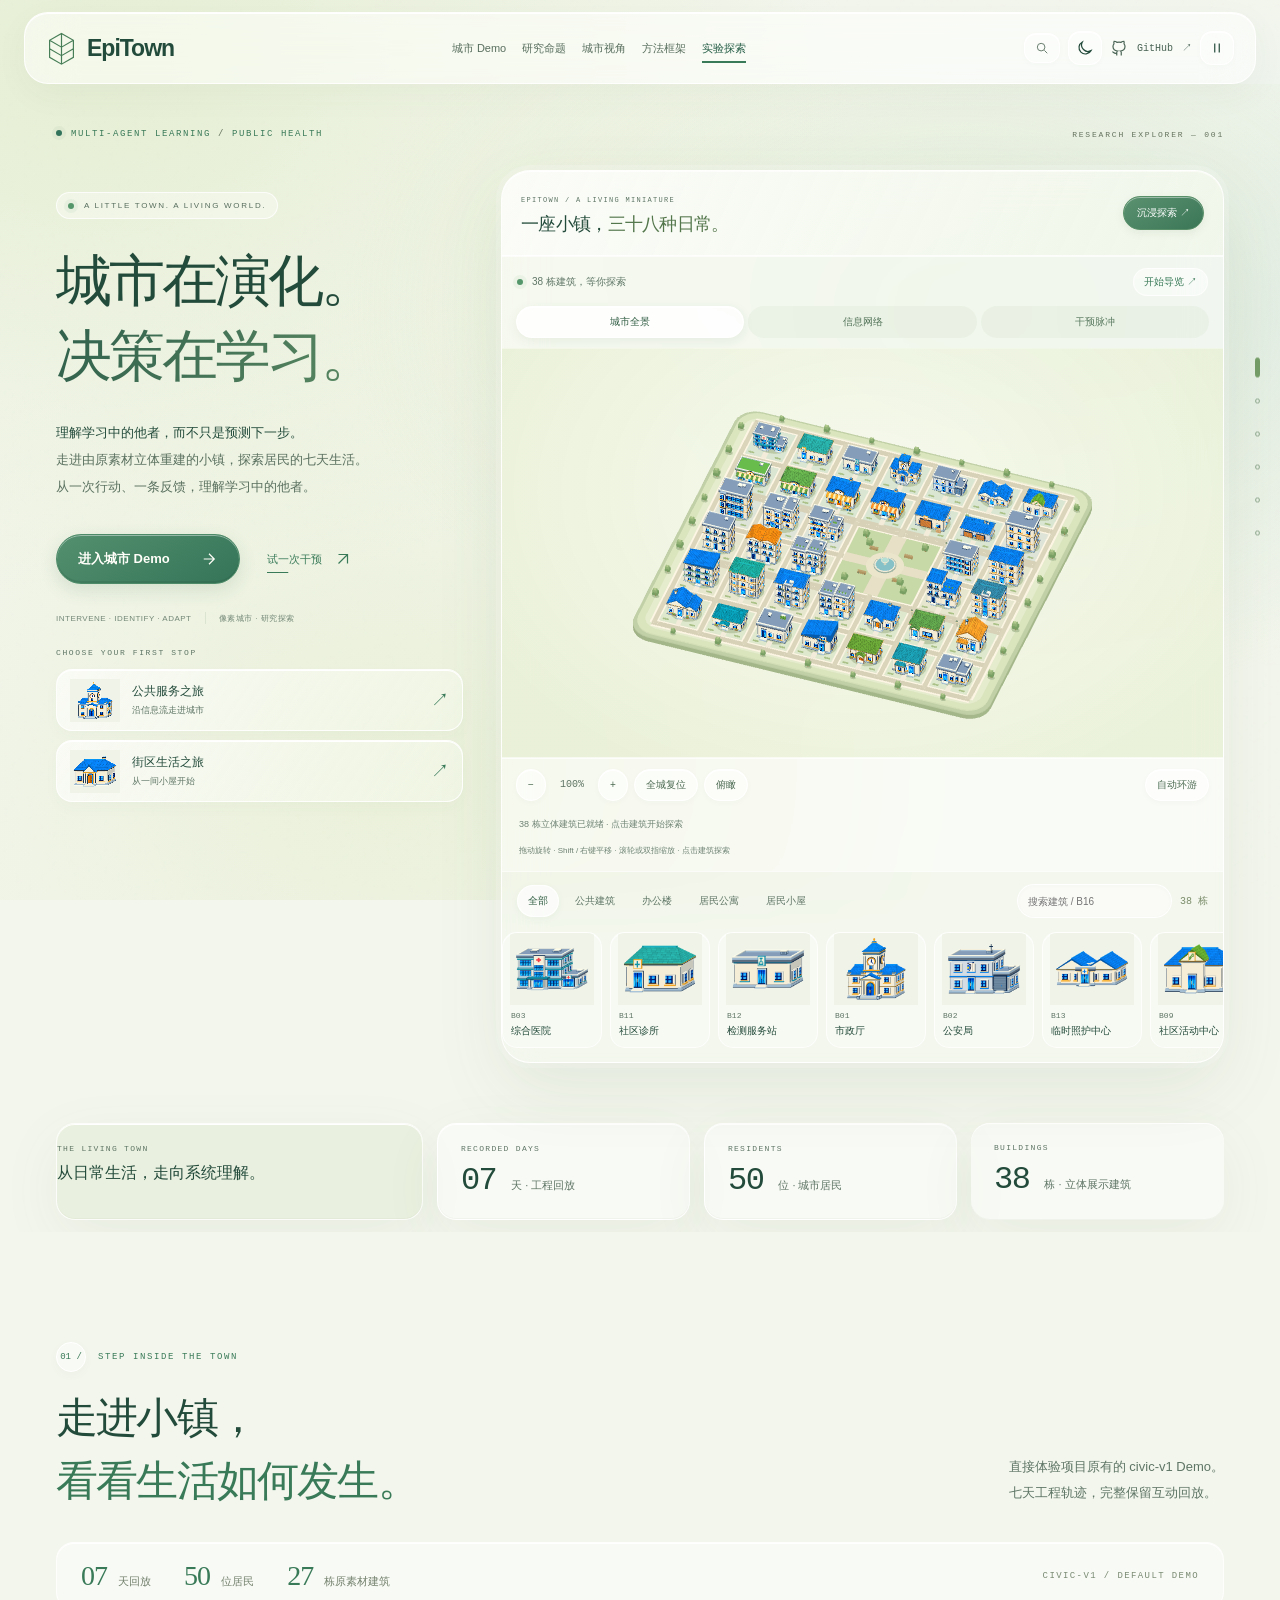
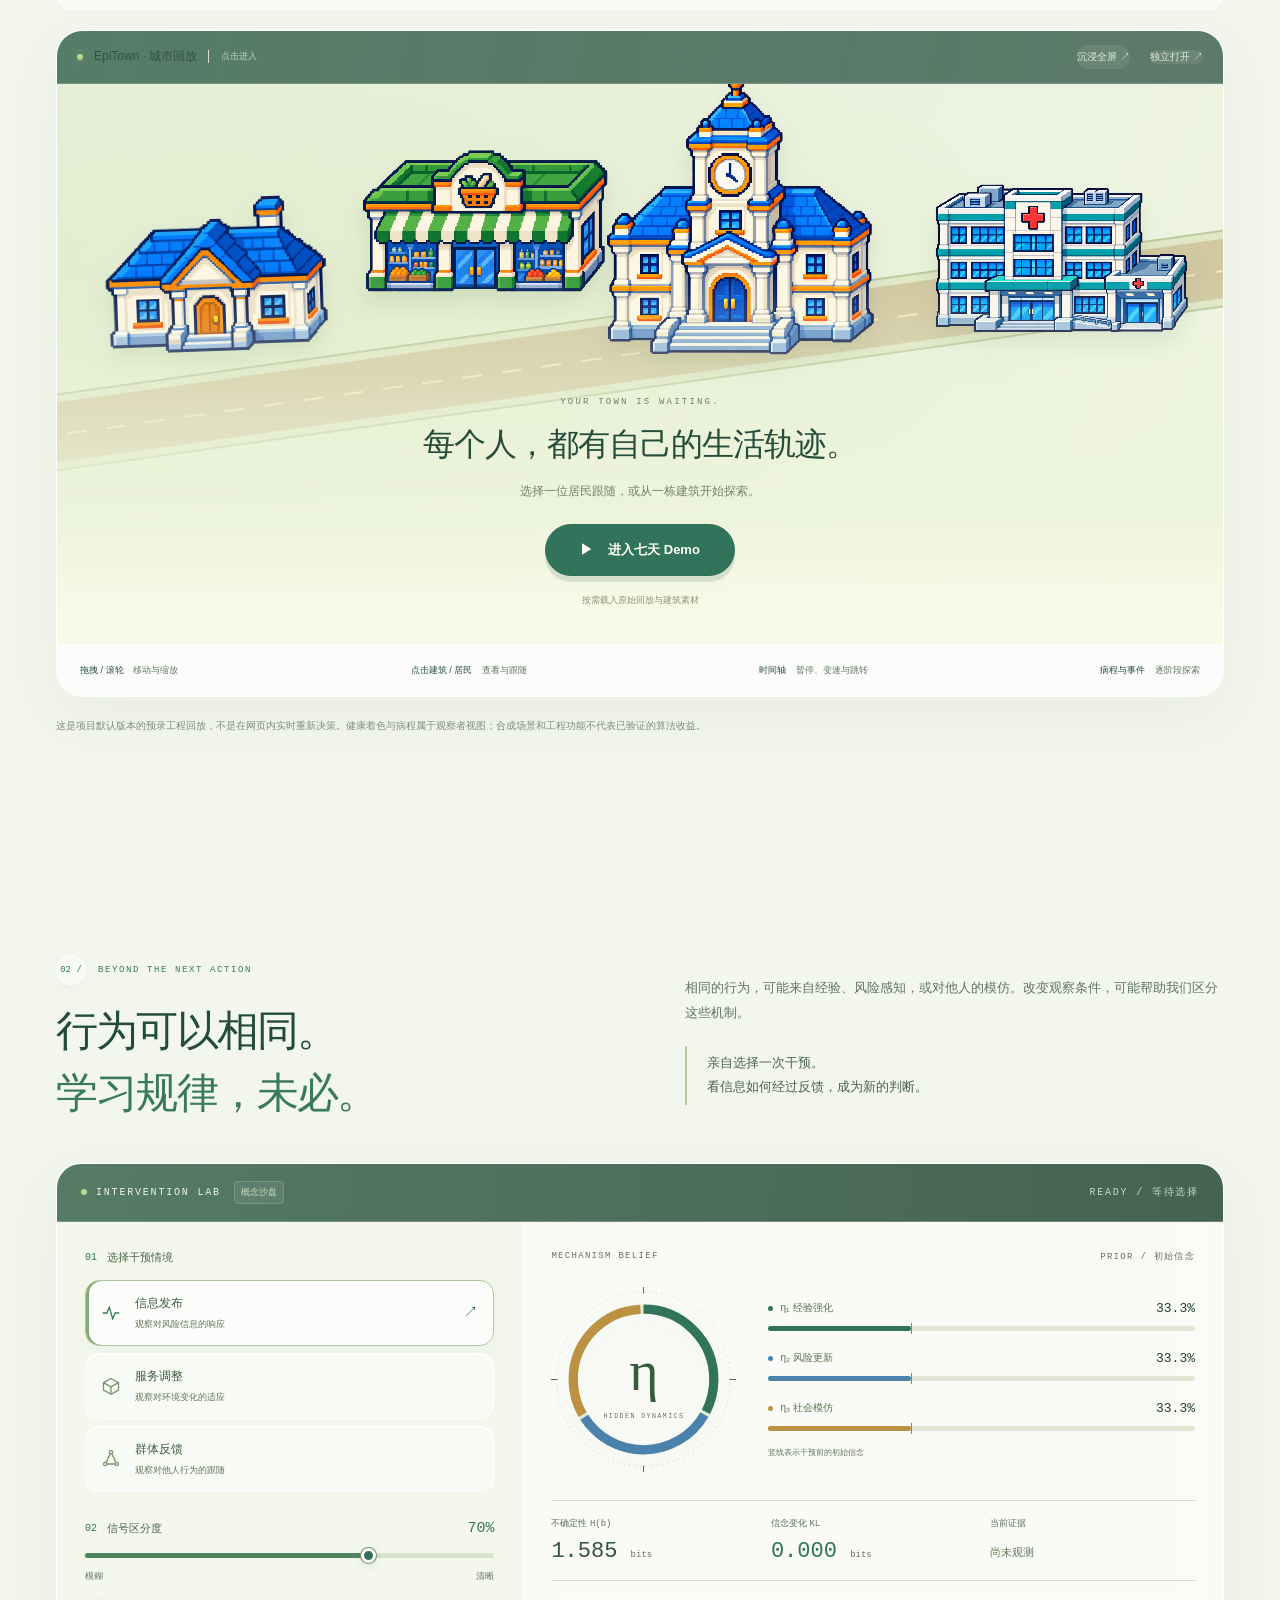
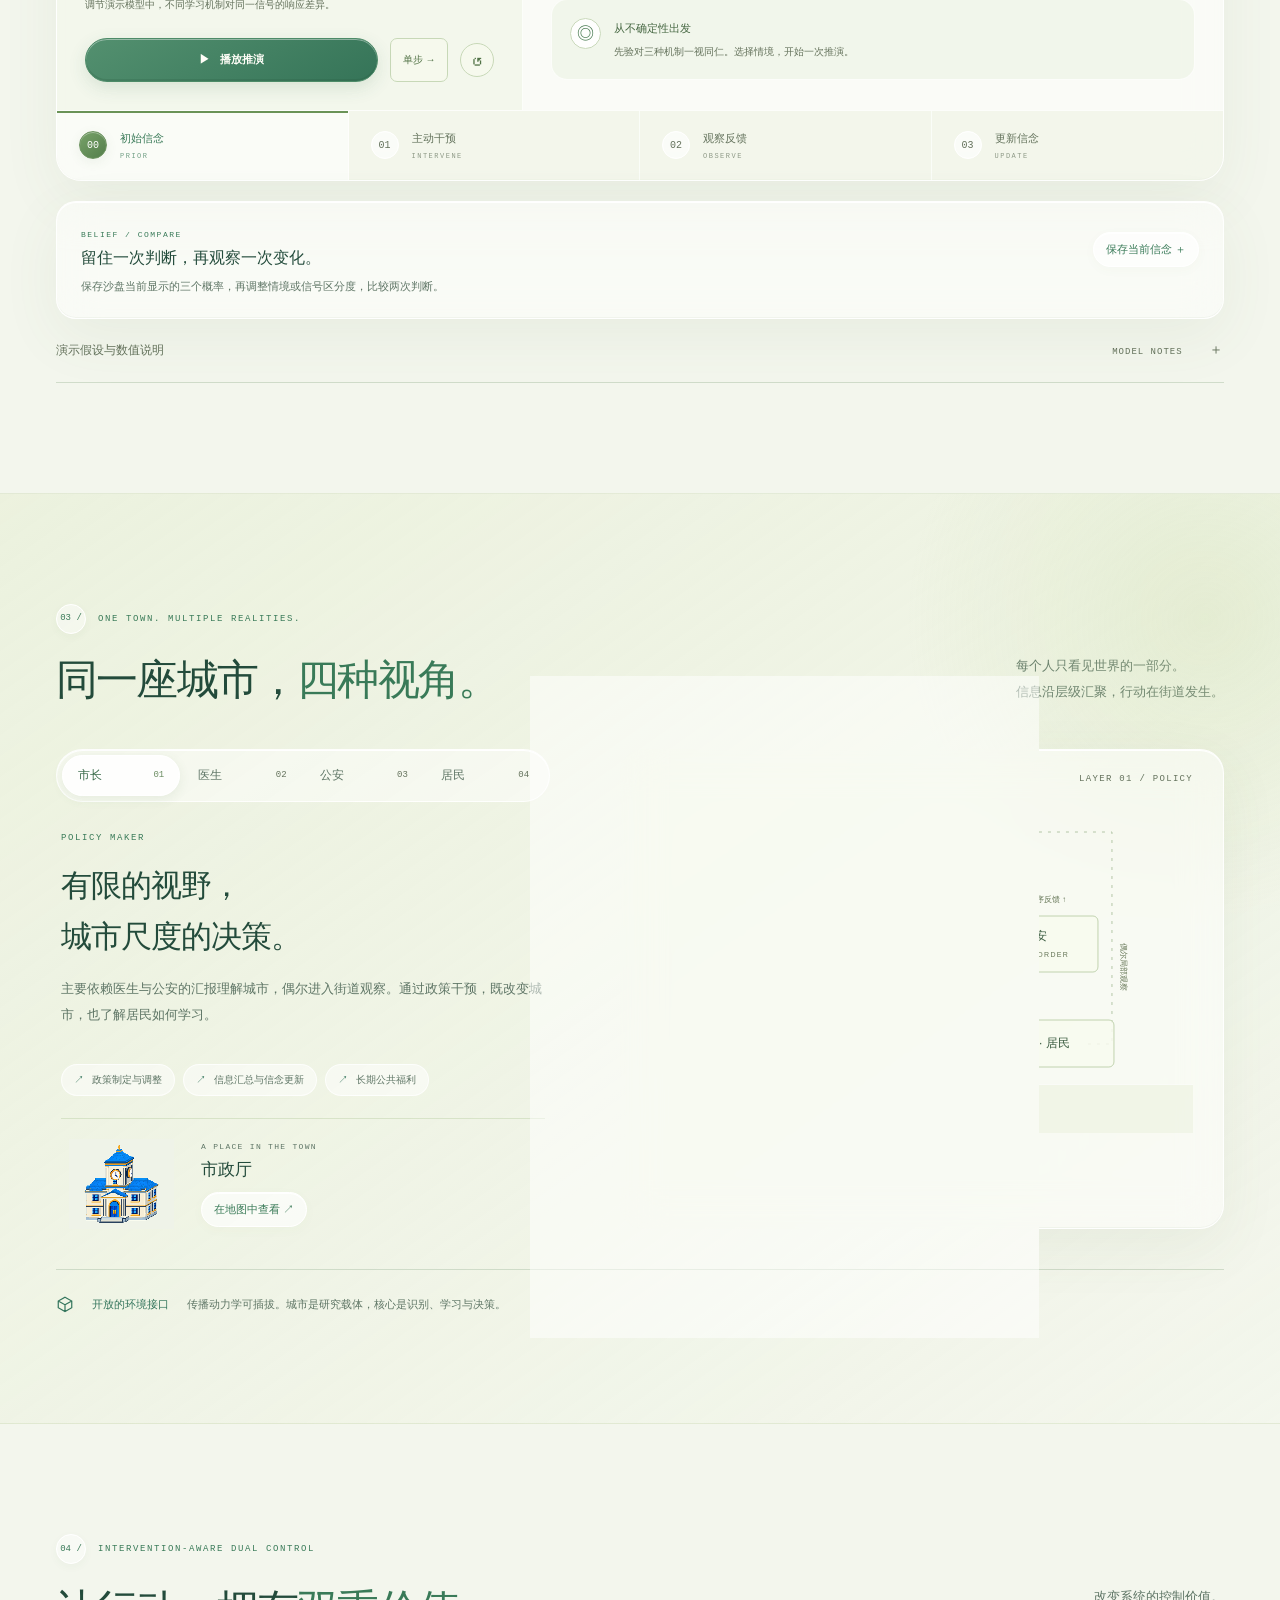
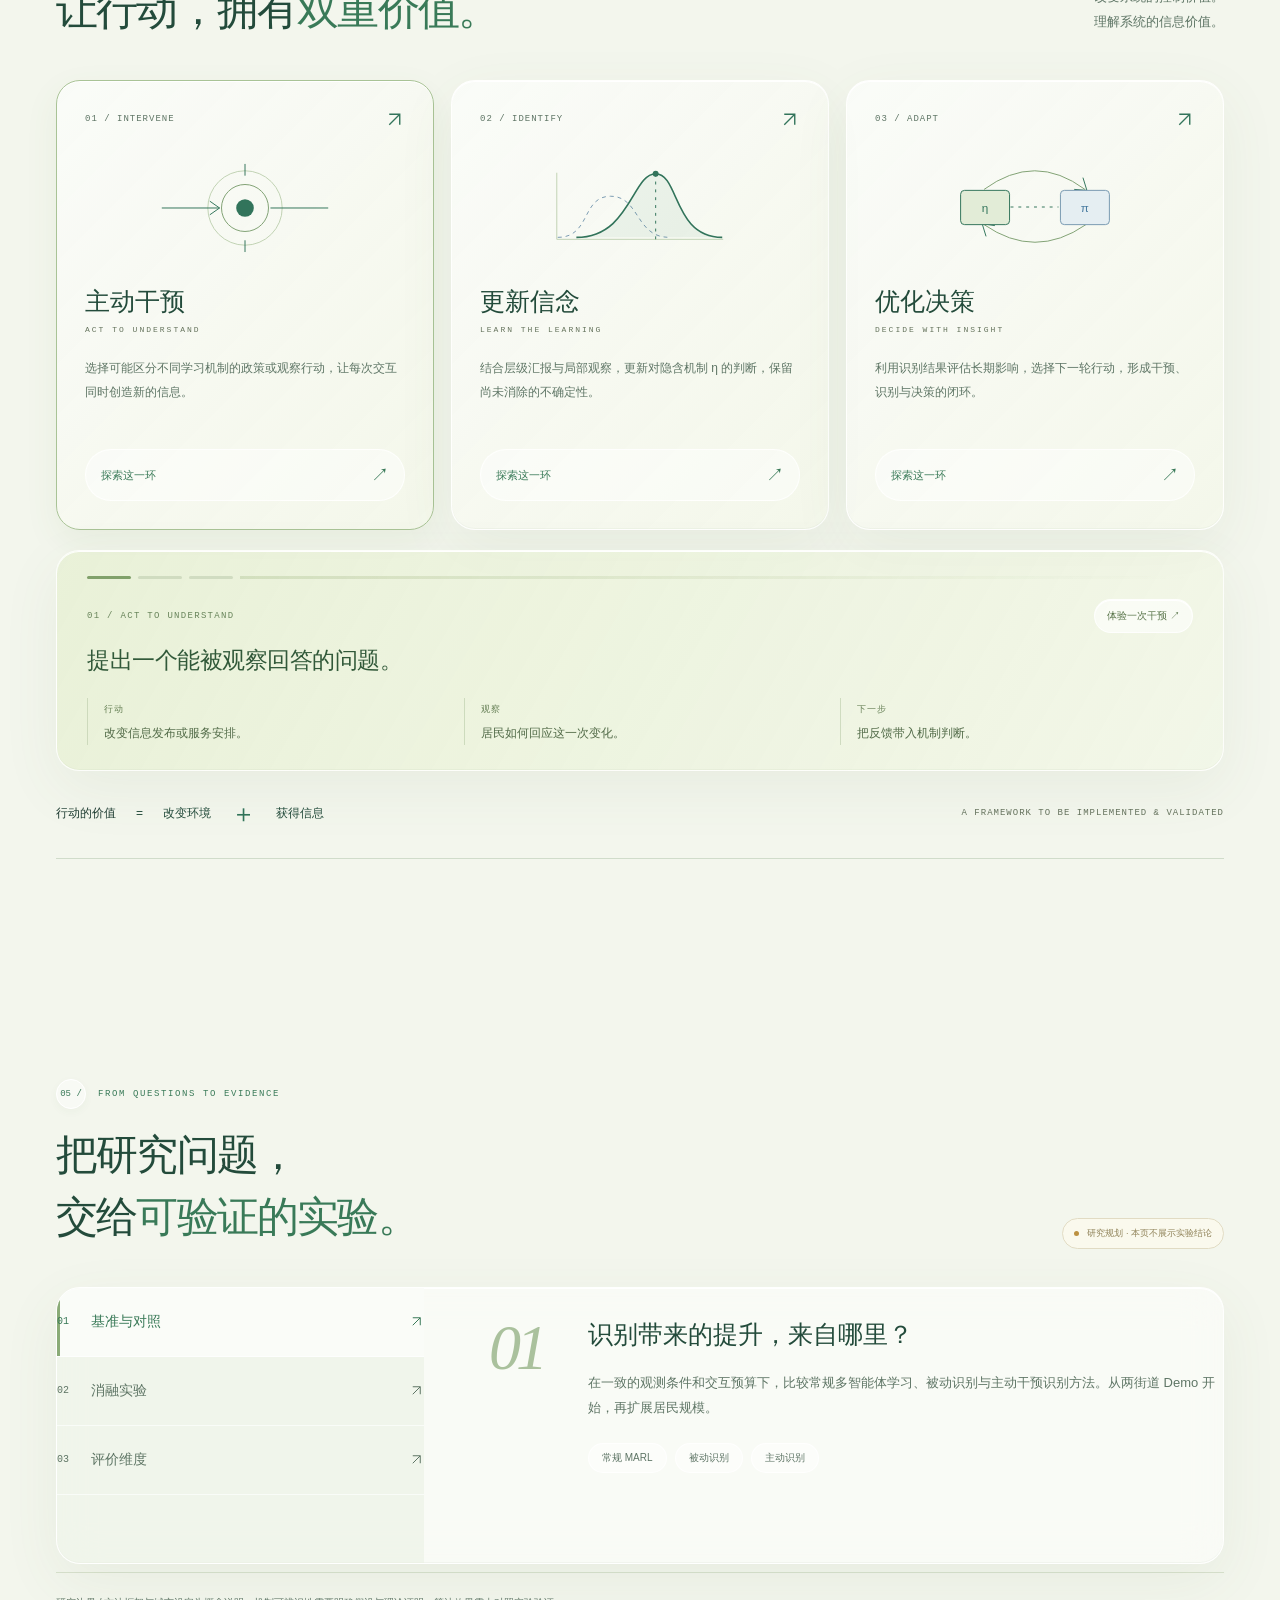
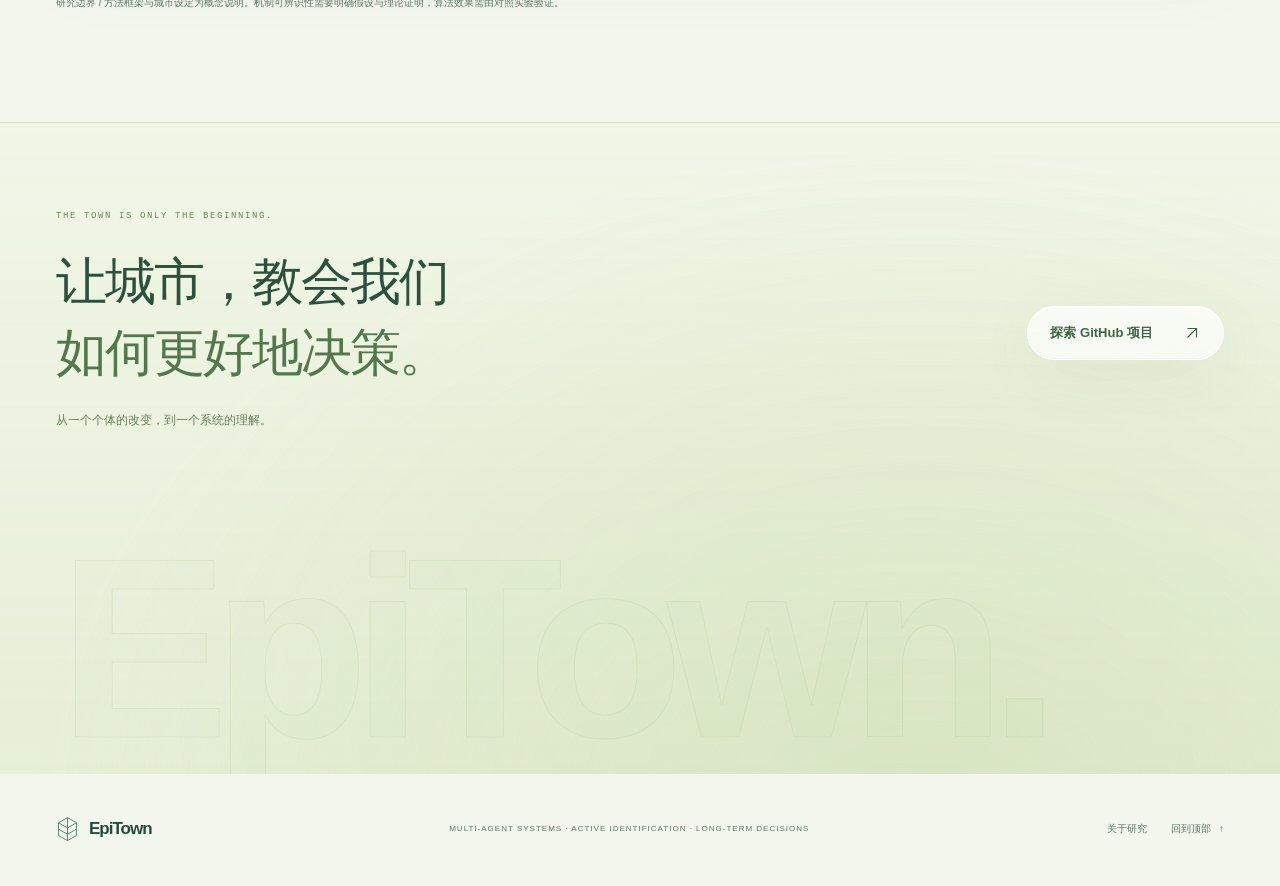
==== commit 87996fe4: "Update index.html" ====
--- a/index.html
+++ b/index.html
@@ -697,5 +697,6 @@
 <button id="ui-back-top" type="button" aria-label="回到页面顶部" hidden><svg viewBox="0 0 44 44" aria-hidden="true"><circle cx="22" cy="22" r="19"/><circle class="ui-scroll-ring" cx="22" cy="22" r="19" pathLength="100"/></svg><span aria-hidden="true">↑</span></button>
 <dialog id="ui-command" class="ui-command" aria-labelledby="ui-command-title"><div class="ui-command-head"><h2 id="ui-command-title">去小镇的任何地方。</h2><button id="ui-command-close" type="button" aria-label="关闭搜索">×</button></div><label class="screen-reader" for="ui-command-input">搜索建筑或章节</label><input id="ui-command-input" type="search" placeholder="搜索建筑、编号或章节…" autocomplete="off" role="combobox" aria-controls="ui-command-results" aria-expanded="true" aria-autocomplete="list"><div class="ui-command-meta"><span>BUILDINGS & CHAPTERS</span><span id="ui-command-count"></span></div><div id="ui-command-results" role="listbox" aria-label="搜索结果"></div><p id="ui-command-empty" hidden>没有找到匹配项，试试“医院”“B16”或“沙盘”。</p><div class="ui-command-foot"><span>↑ ↓ 选择</span><span>Enter 前往</span><span>Esc 关闭</span></div></dialog>
 <script src="assets/ui/experience.js?v=glass-1"></script>
+<!-- Cloudflare Web Analytics --><script type='module' src='https://static.cloudflareinsights.com/beacon.min.js' data-cf-beacon='{"token": "b30b1f9388da48e683a9325d6e228912"}'></script><!-- End Cloudflare Web Analytics -->
 </body>
 </html>
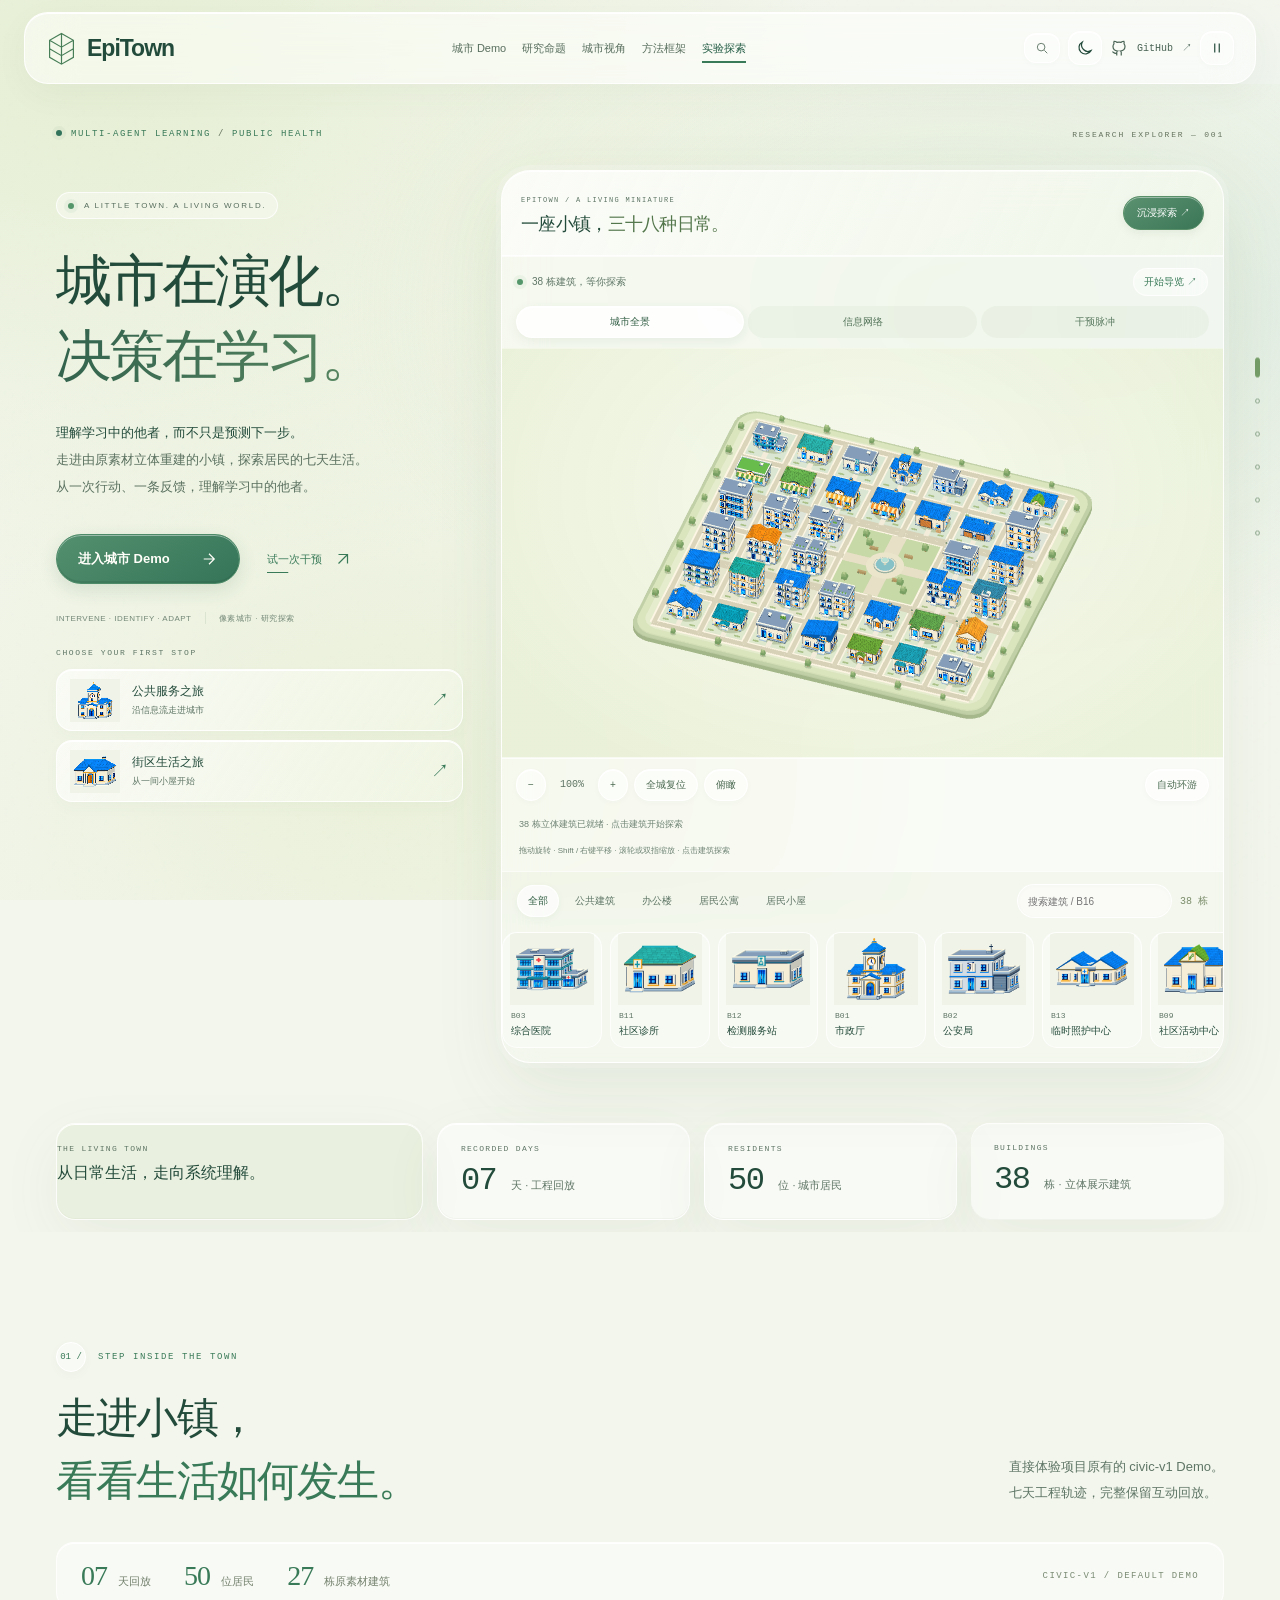
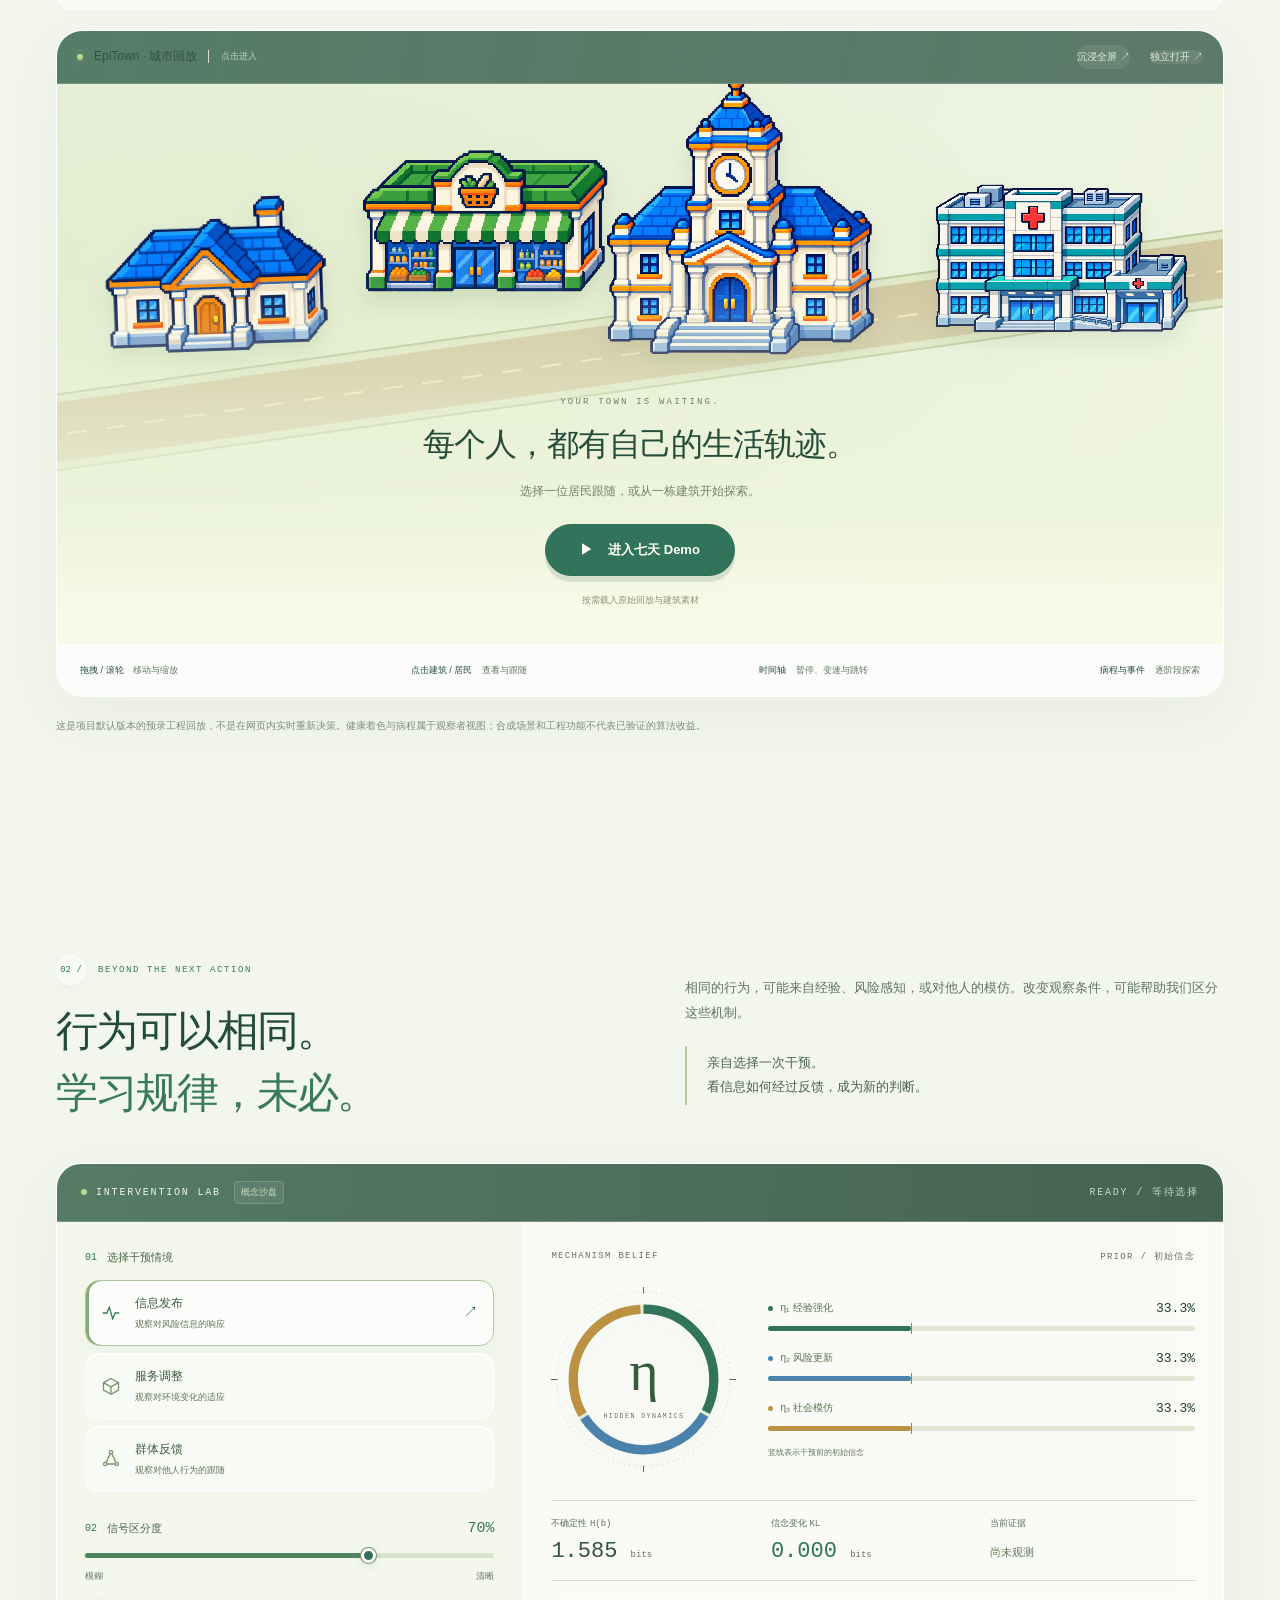
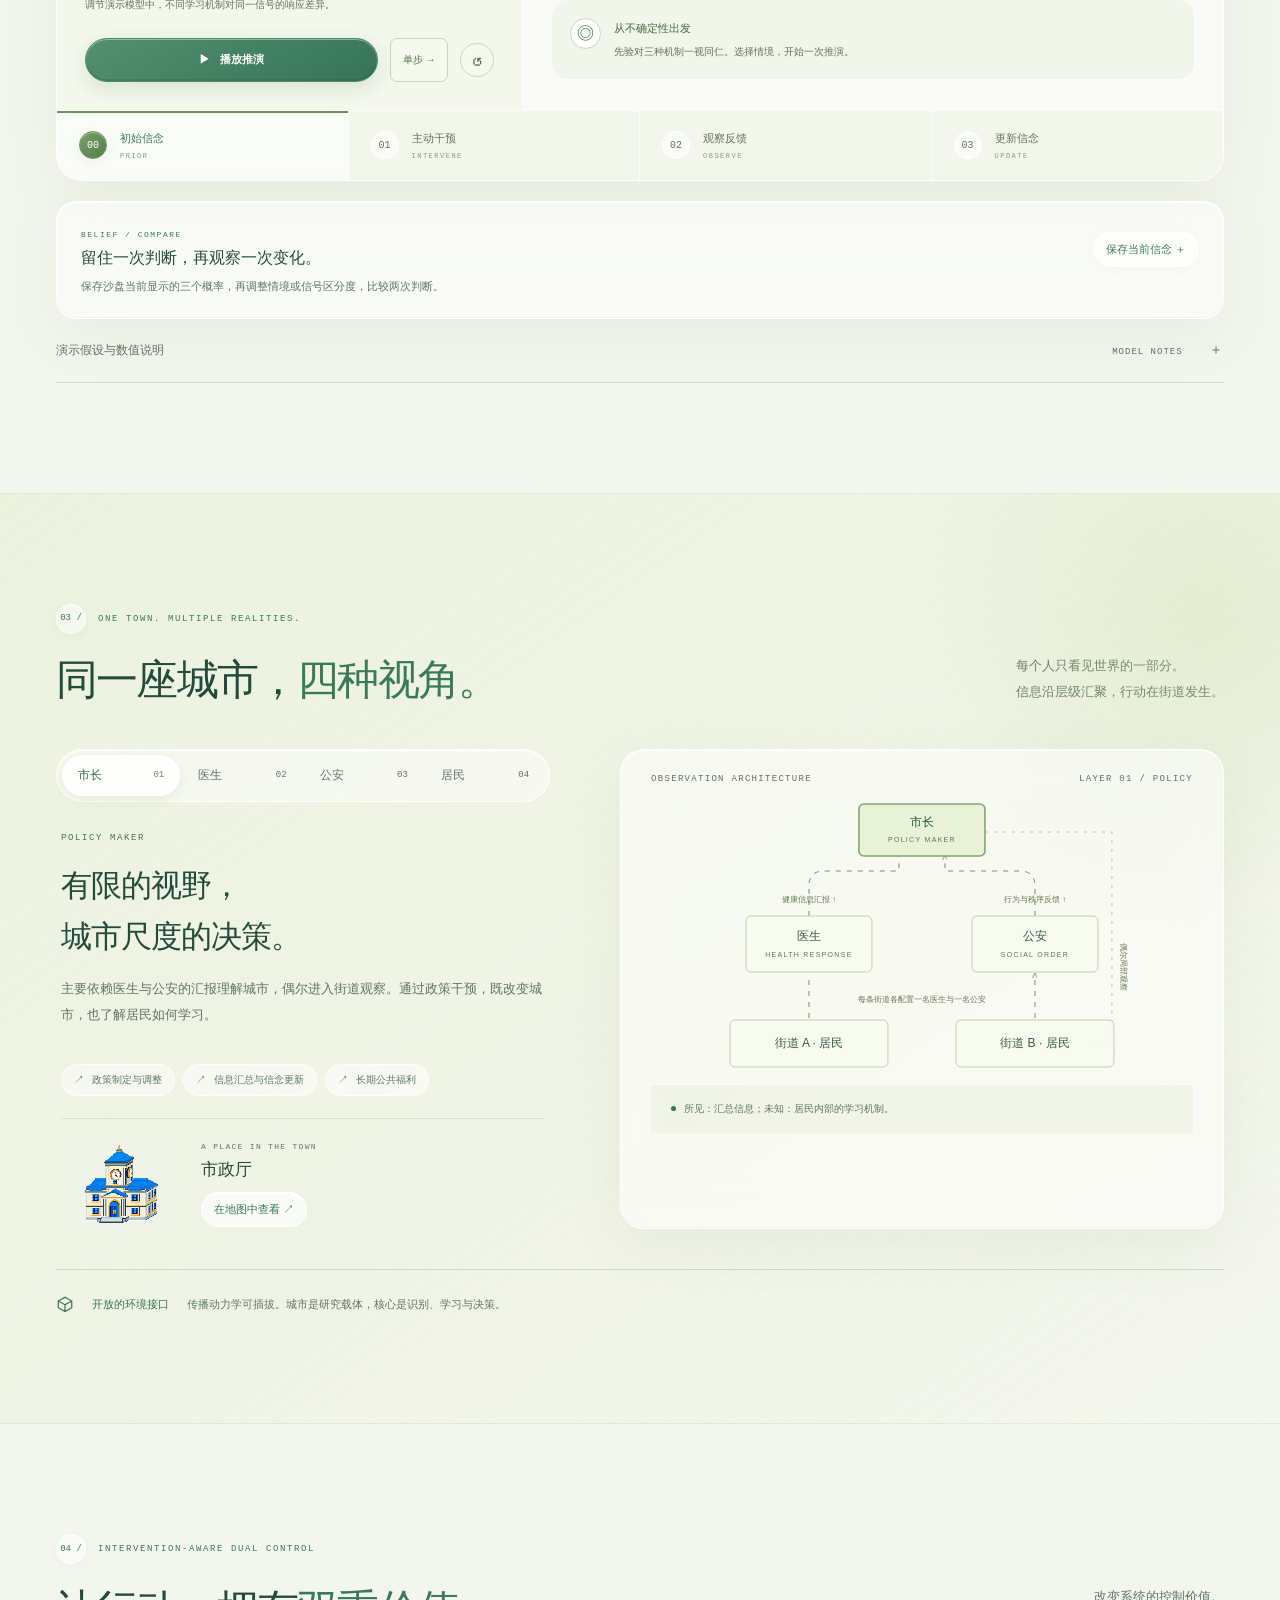
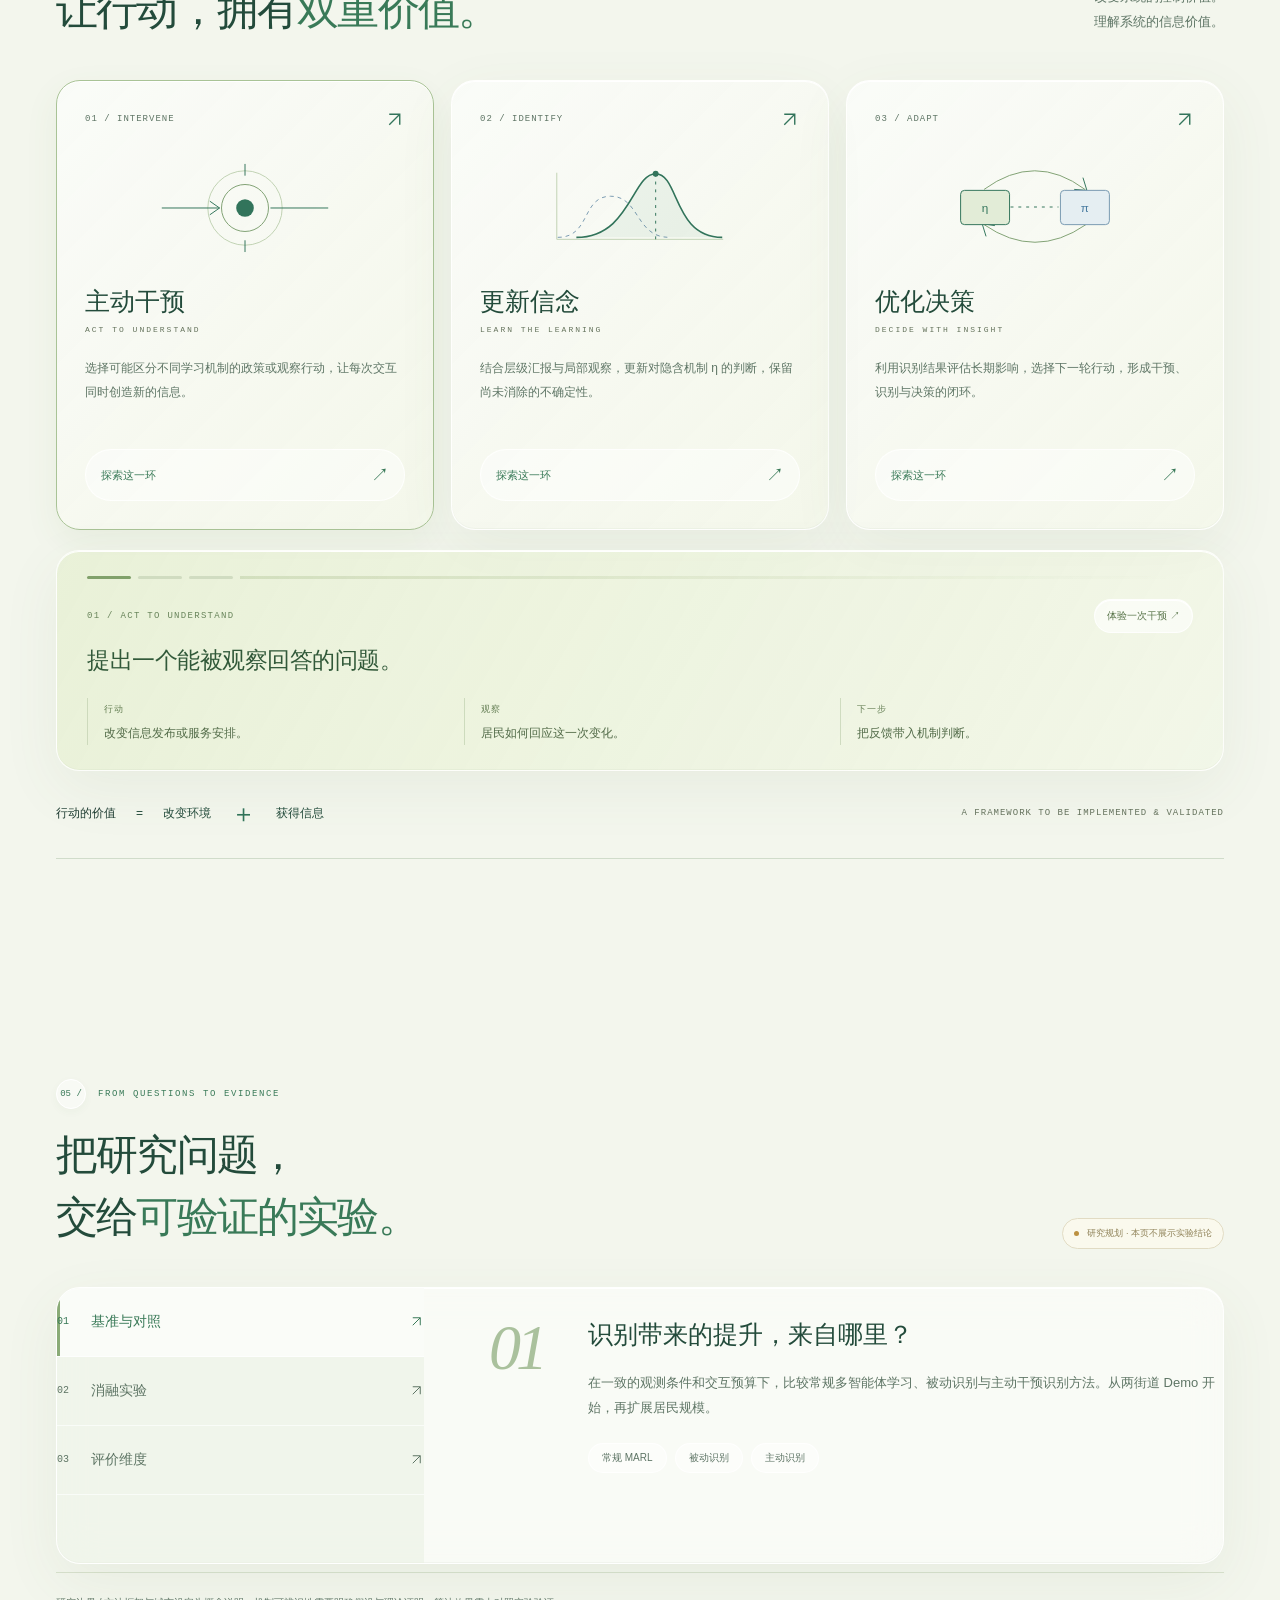
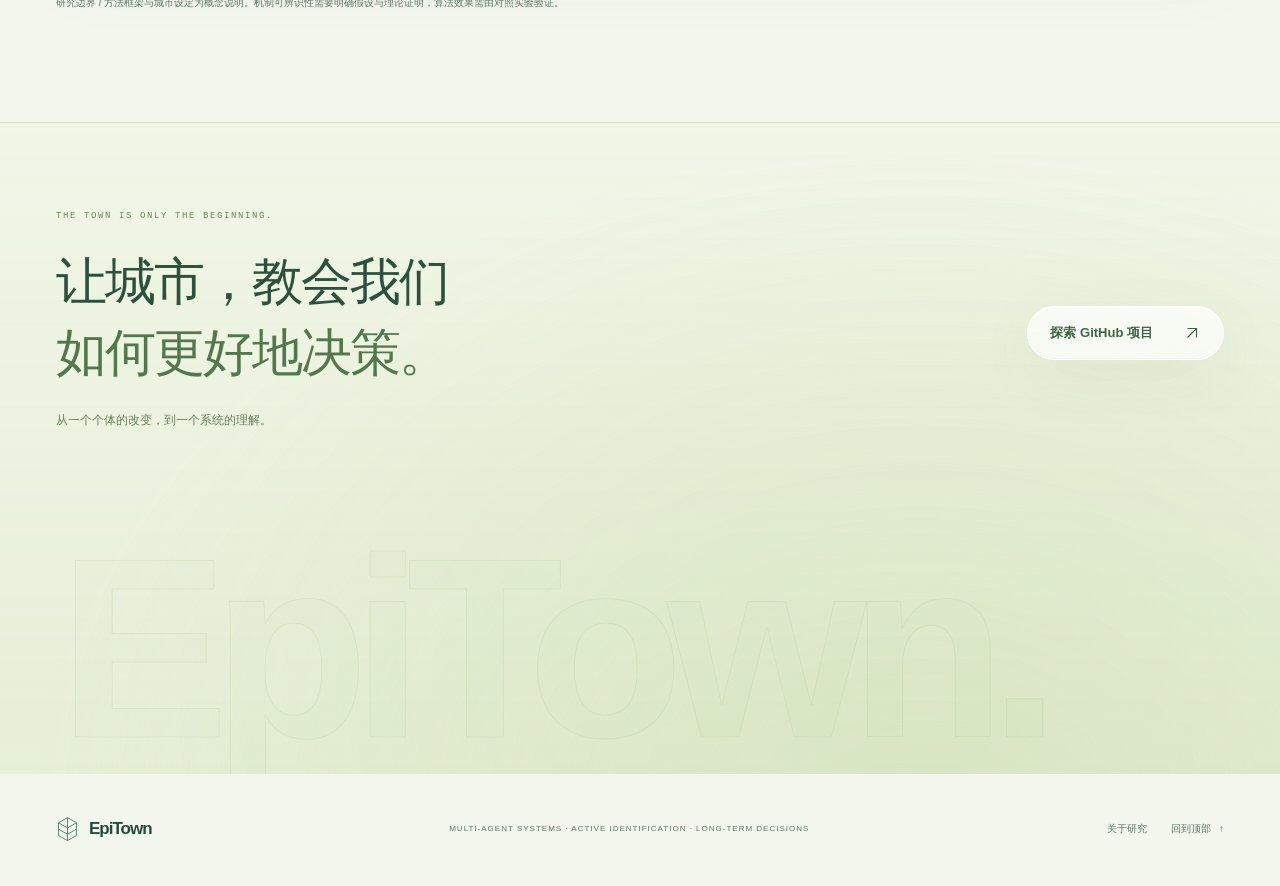
==== commit 2f9eeebe: "Update index.html" ====
--- a/index.html
+++ b/index.html
@@ -698,5 +698,12 @@
 <dialog id="ui-command" class="ui-command" aria-labelledby="ui-command-title"><div class="ui-command-head"><h2 id="ui-command-title">去小镇的任何地方。</h2><button id="ui-command-close" type="button" aria-label="关闭搜索">×</button></div><label class="screen-reader" for="ui-command-input">搜索建筑或章节</label><input id="ui-command-input" type="search" placeholder="搜索建筑、编号或章节…" autocomplete="off" role="combobox" aria-controls="ui-command-results" aria-expanded="true" aria-autocomplete="list"><div class="ui-command-meta"><span>BUILDINGS & CHAPTERS</span><span id="ui-command-count"></span></div><div id="ui-command-results" role="listbox" aria-label="搜索结果"></div><p id="ui-command-empty" hidden>没有找到匹配项，试试“医院”“B16”或“沙盘”。</p><div class="ui-command-foot"><span>↑ ↓ 选择</span><span>Enter 前往</span><span>Esc 关闭</span></div></dialog>
 <script src="assets/ui/experience.js?v=glass-1"></script>
 <!-- Cloudflare Web Analytics --><script type='module' src='https://static.cloudflareinsights.com/beacon.min.js' data-cf-beacon='{"token": "b30b1f9388da48e683a9325d6e228912"}'></script><!-- End Cloudflare Web Analytics -->
+  <script>
+  fetch('https://epitown-visits.3464238149.workers.dev/visit', {
+    method: 'POST',
+    keepalive: true,
+    credentials: 'omit'
+  }).catch(() => {});
+</script>
 </body>
 </html>
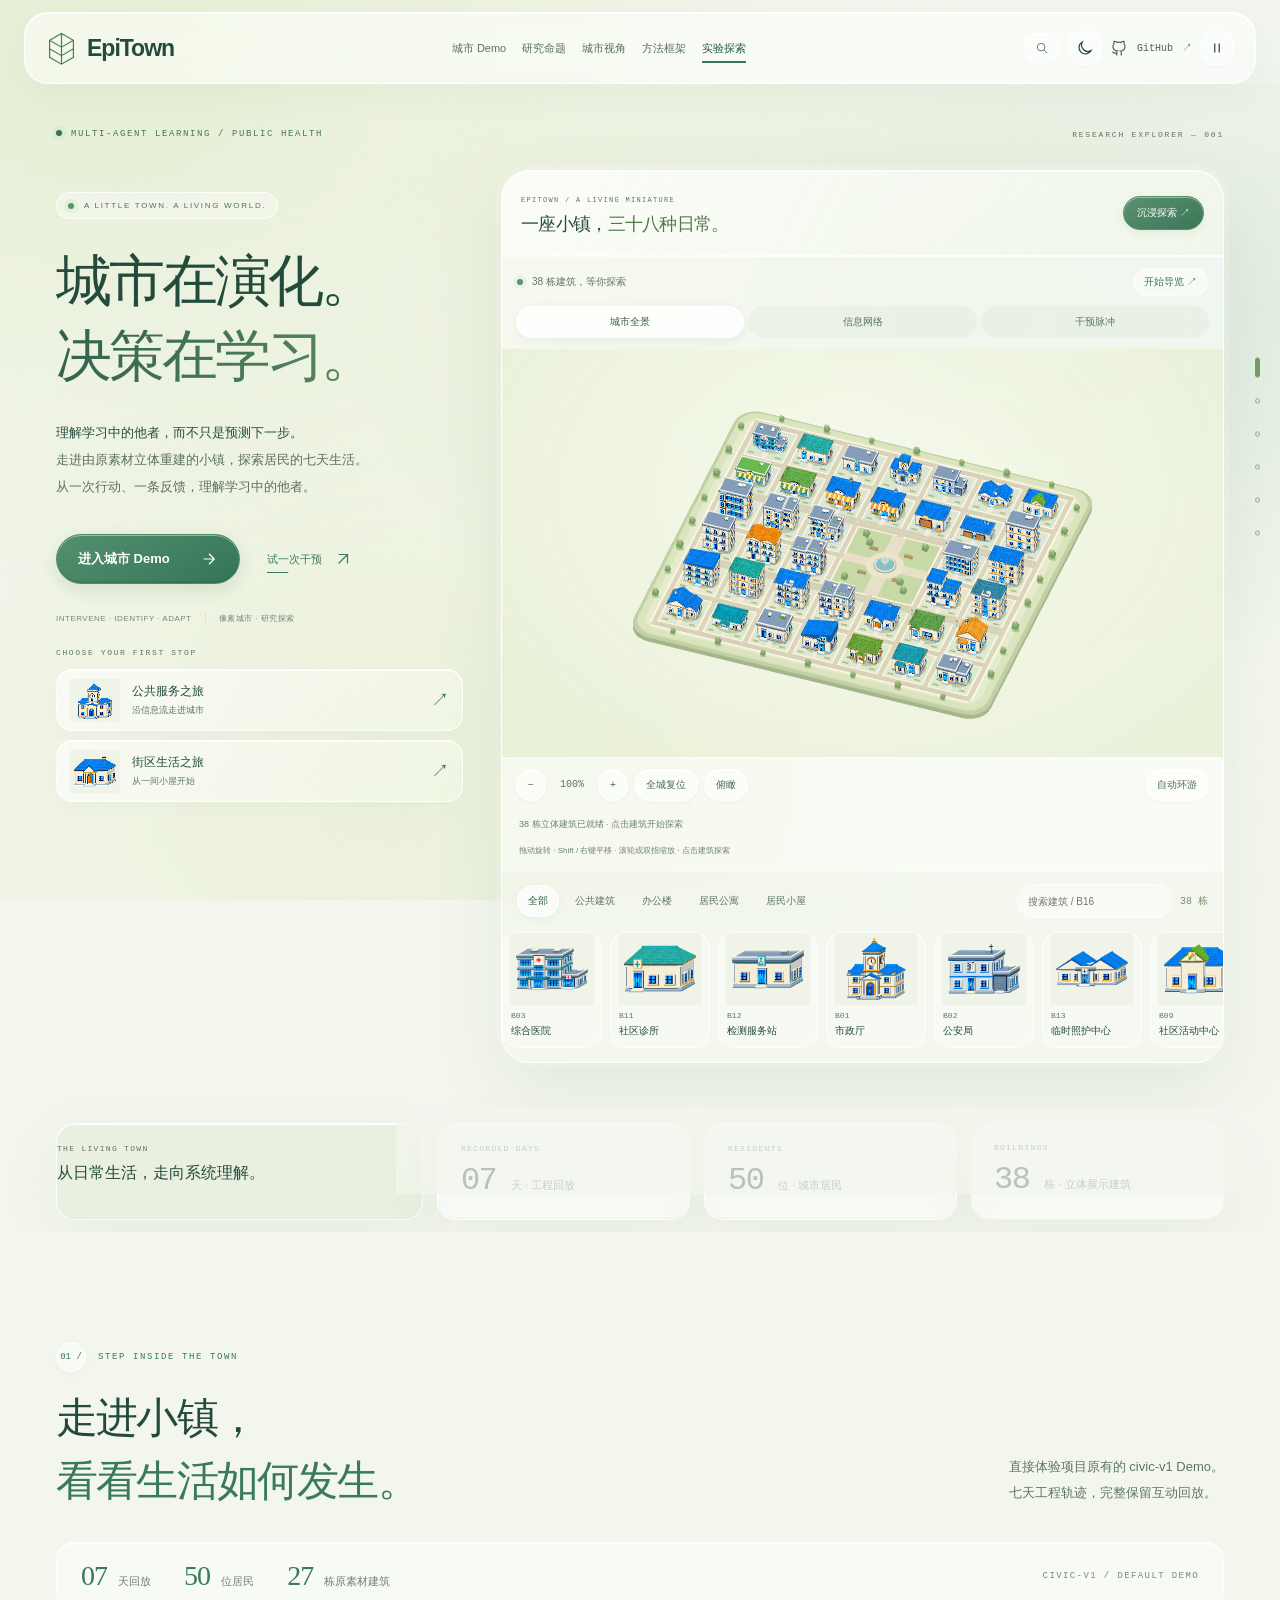
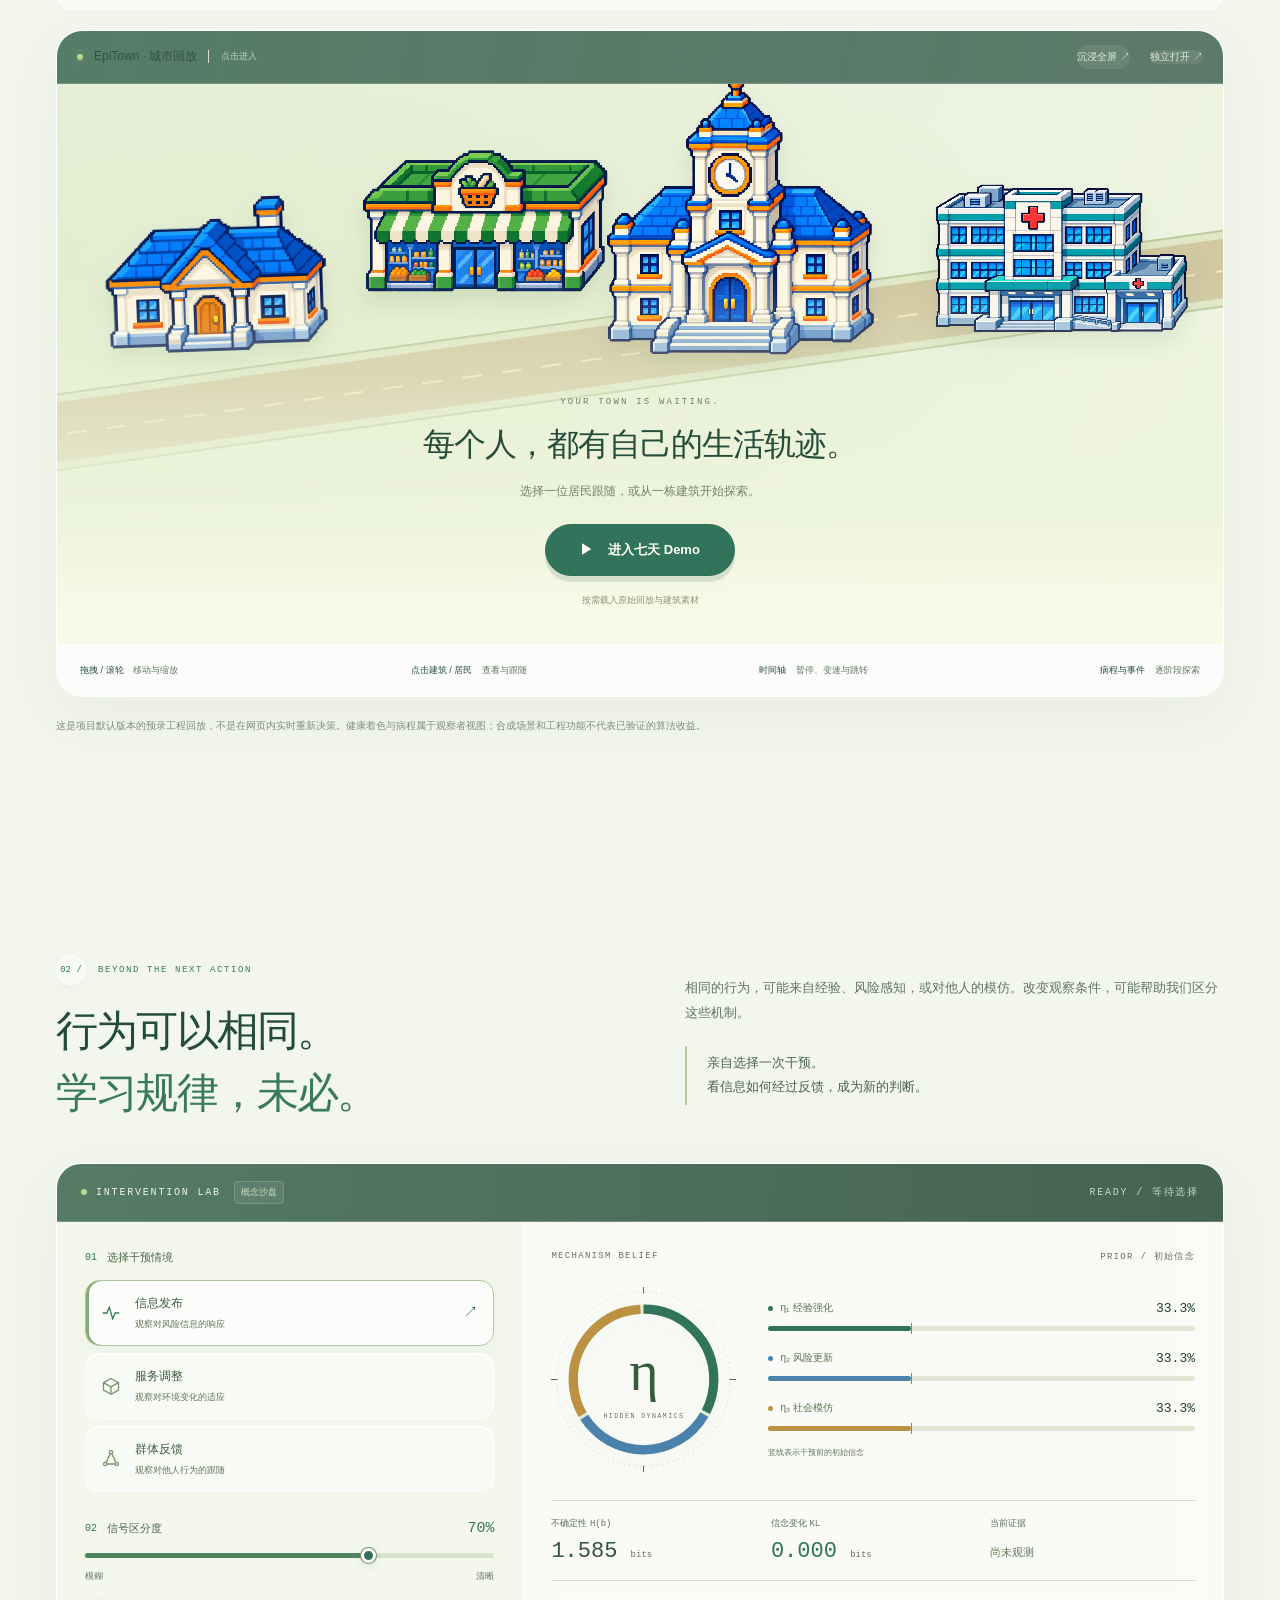
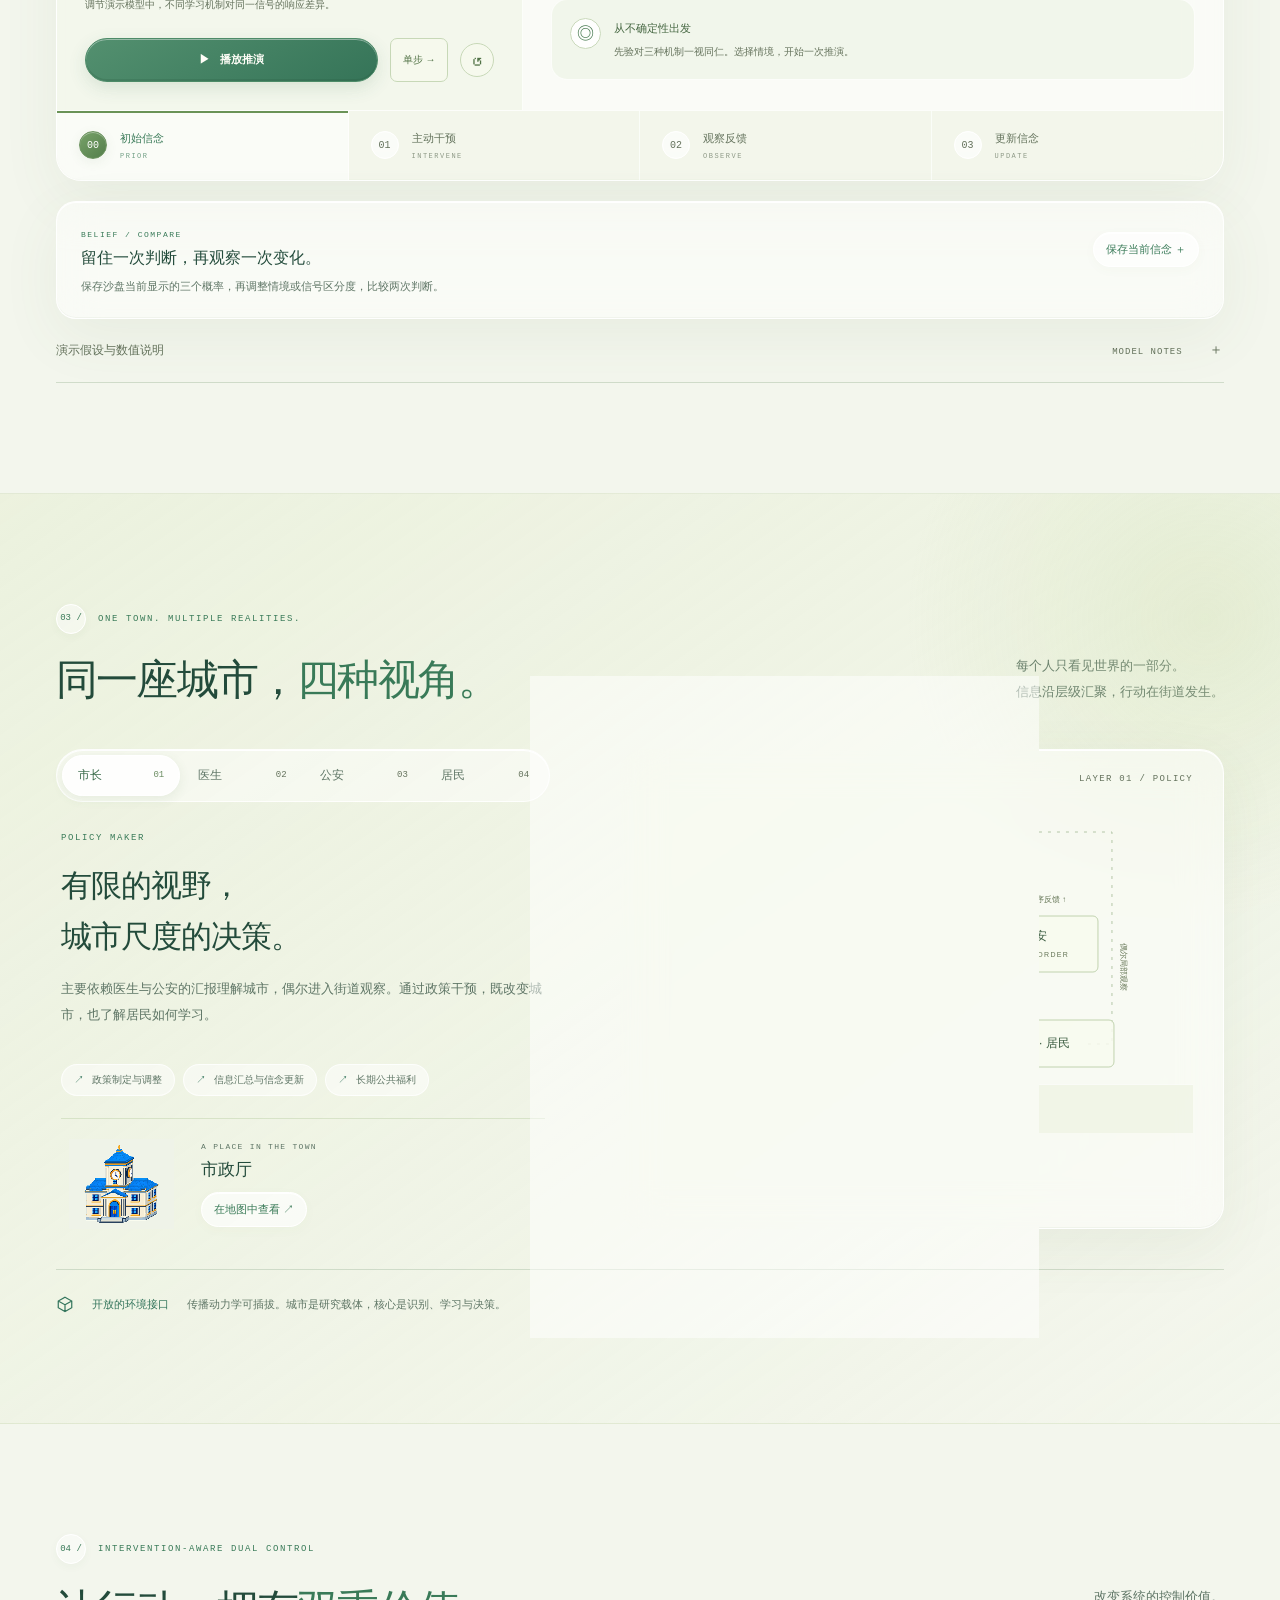
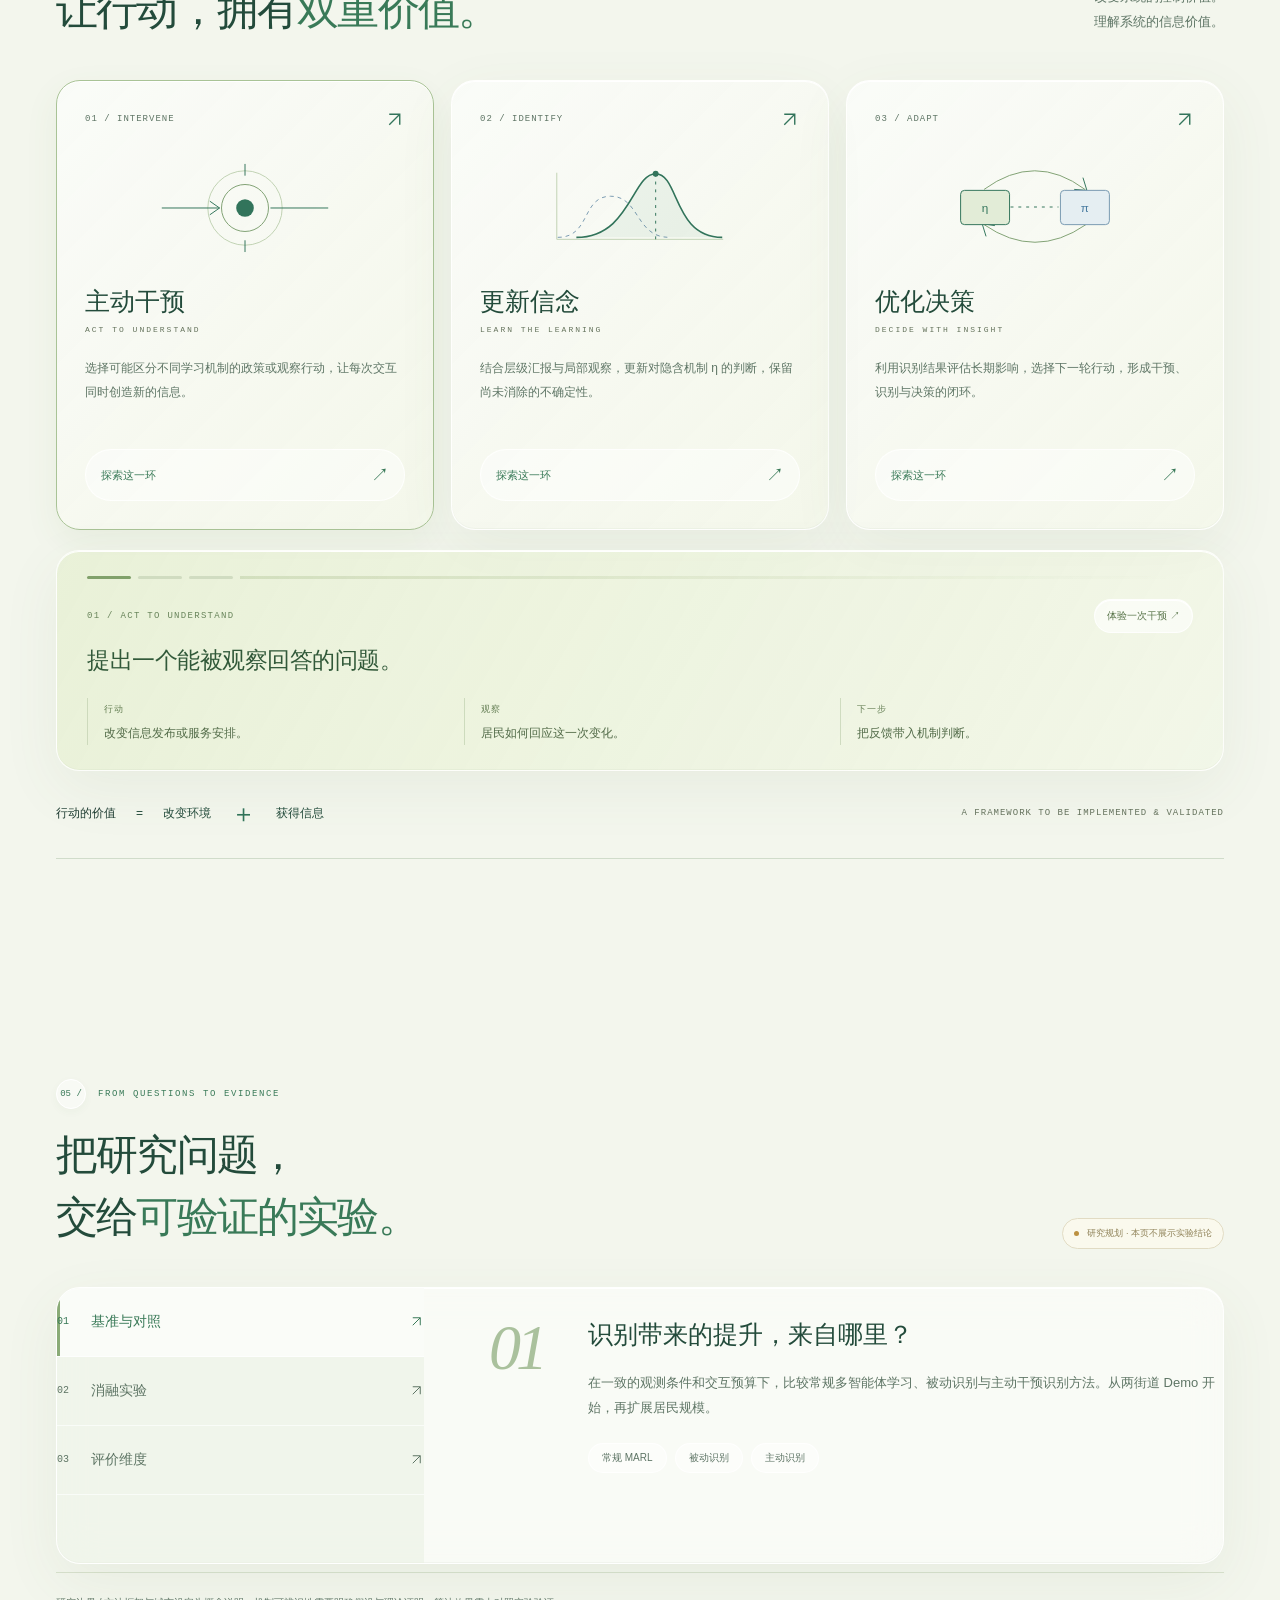
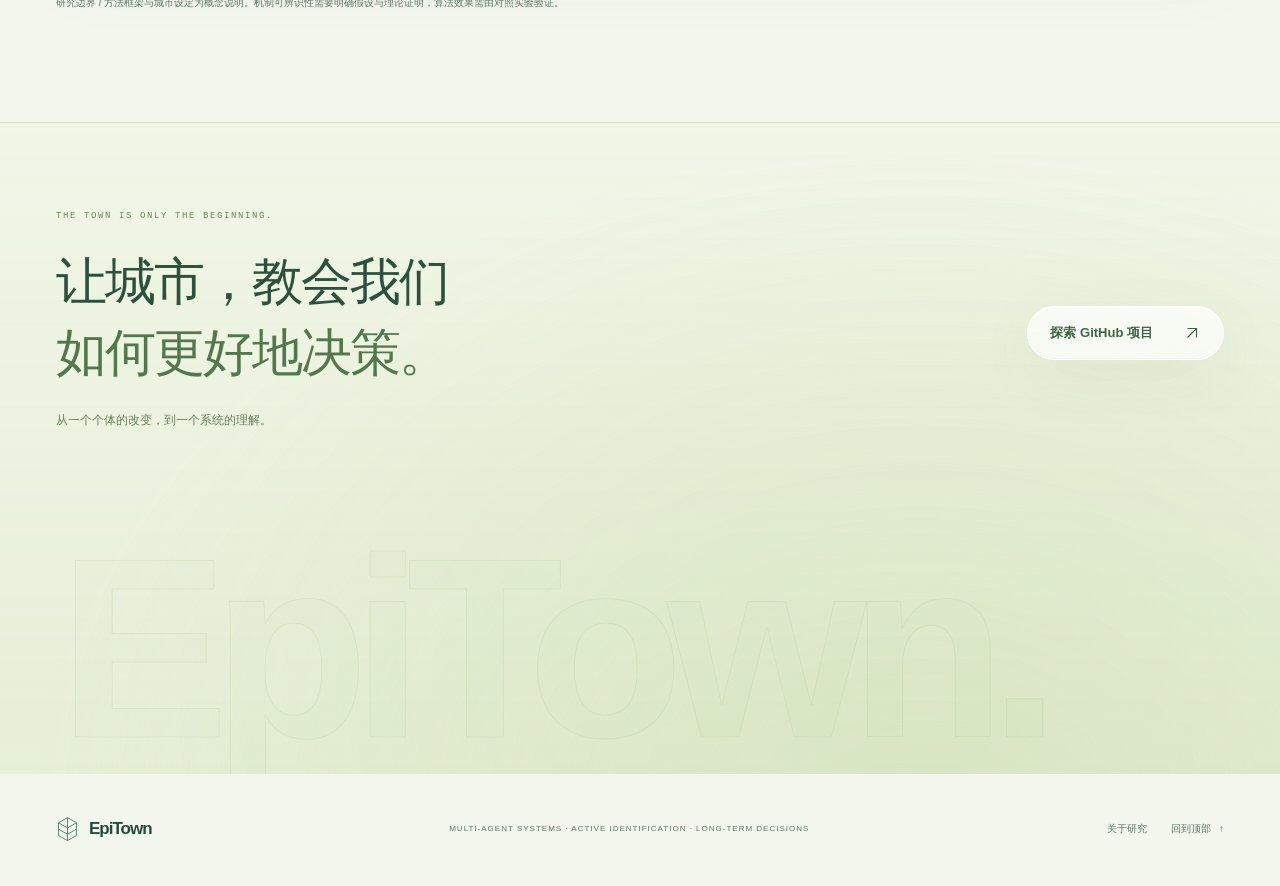
==== commit da170bca: "chore: switch visit endpoint from workers.dev to pages.dev" ====
--- a/index.html
+++ b/index.html
@@ -699,7 +699,7 @@
 <script src="assets/ui/experience.js?v=glass-1"></script>
 <!-- Cloudflare Web Analytics --><script type='module' src='https://static.cloudflareinsights.com/beacon.min.js' data-cf-beacon='{"token": "b30b1f9388da48e683a9325d6e228912"}'></script><!-- End Cloudflare Web Analytics -->
   <script>
-  fetch('https://epitown-visits.3464238149.workers.dev/visit', {
+  fetch('https://epitown-visit-api.pages.dev/visit', {
     method: 'POST',
     keepalive: true,
     credentials: 'omit'
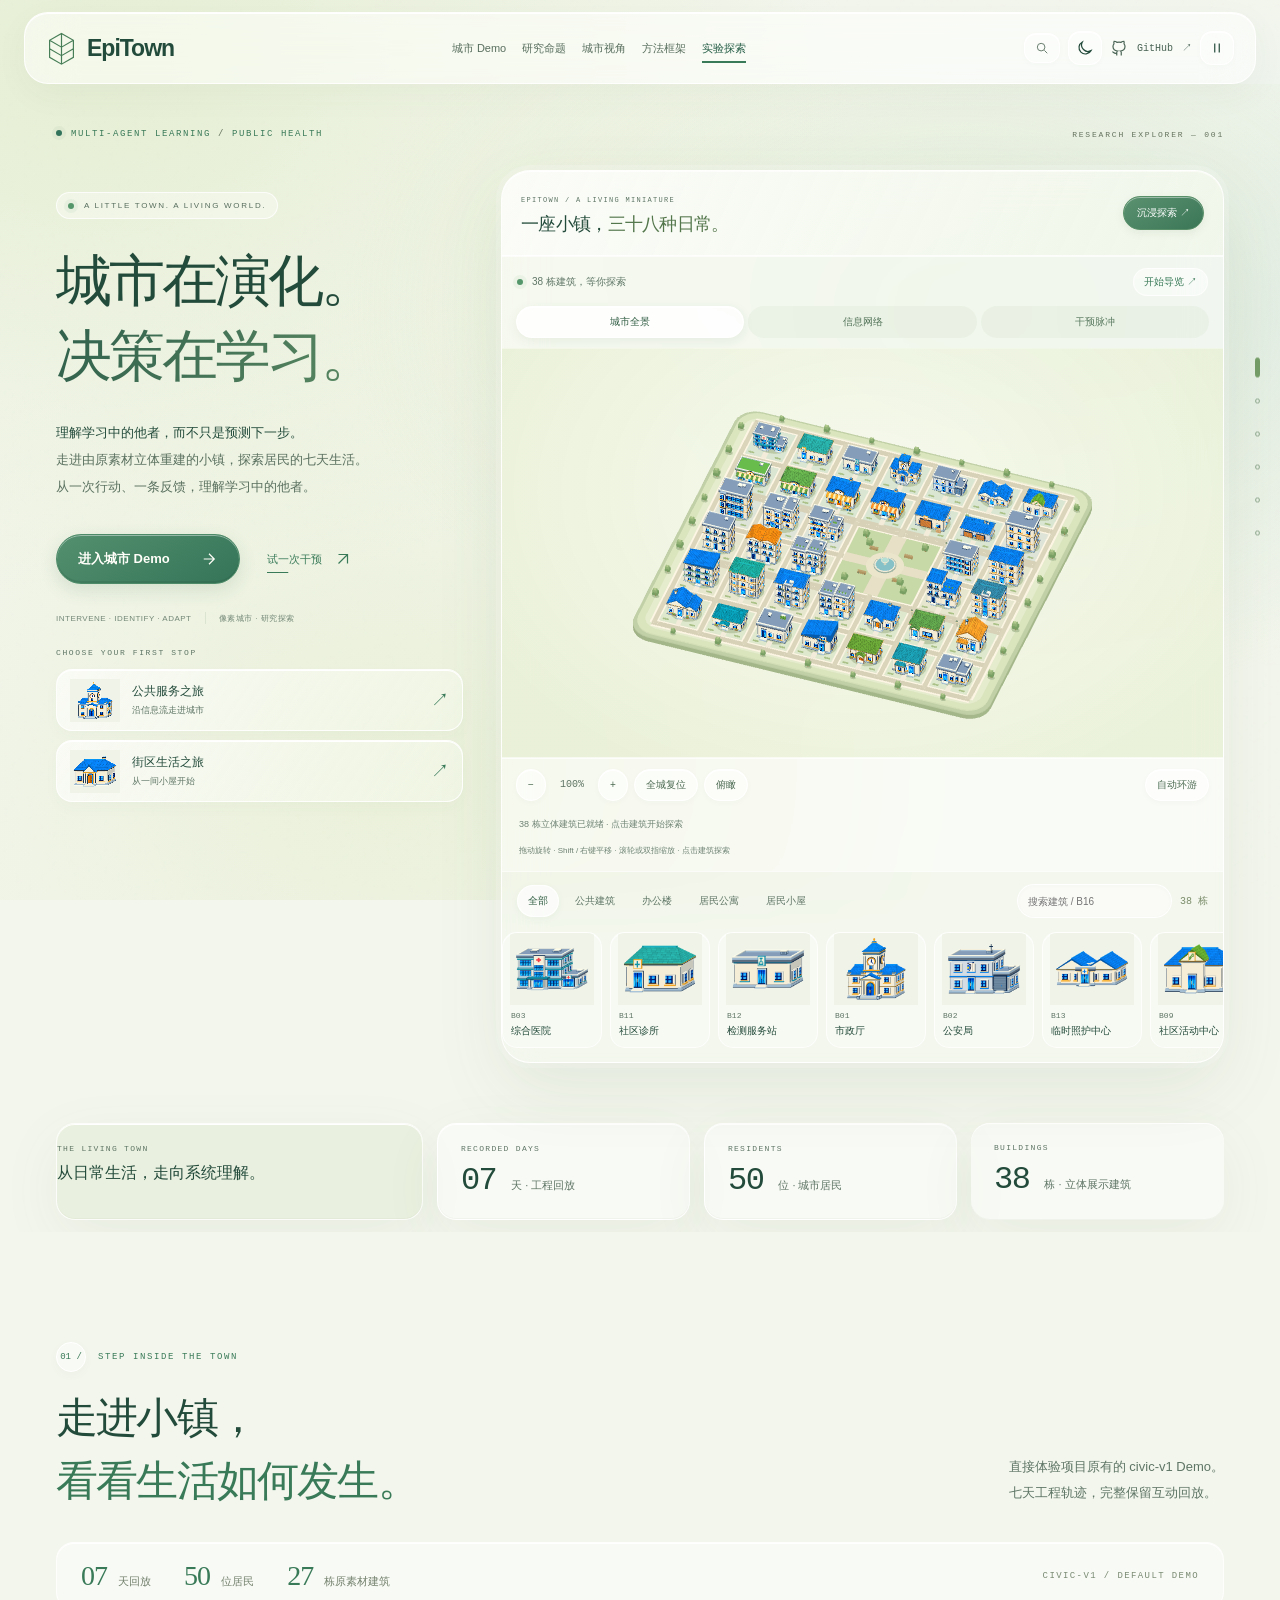
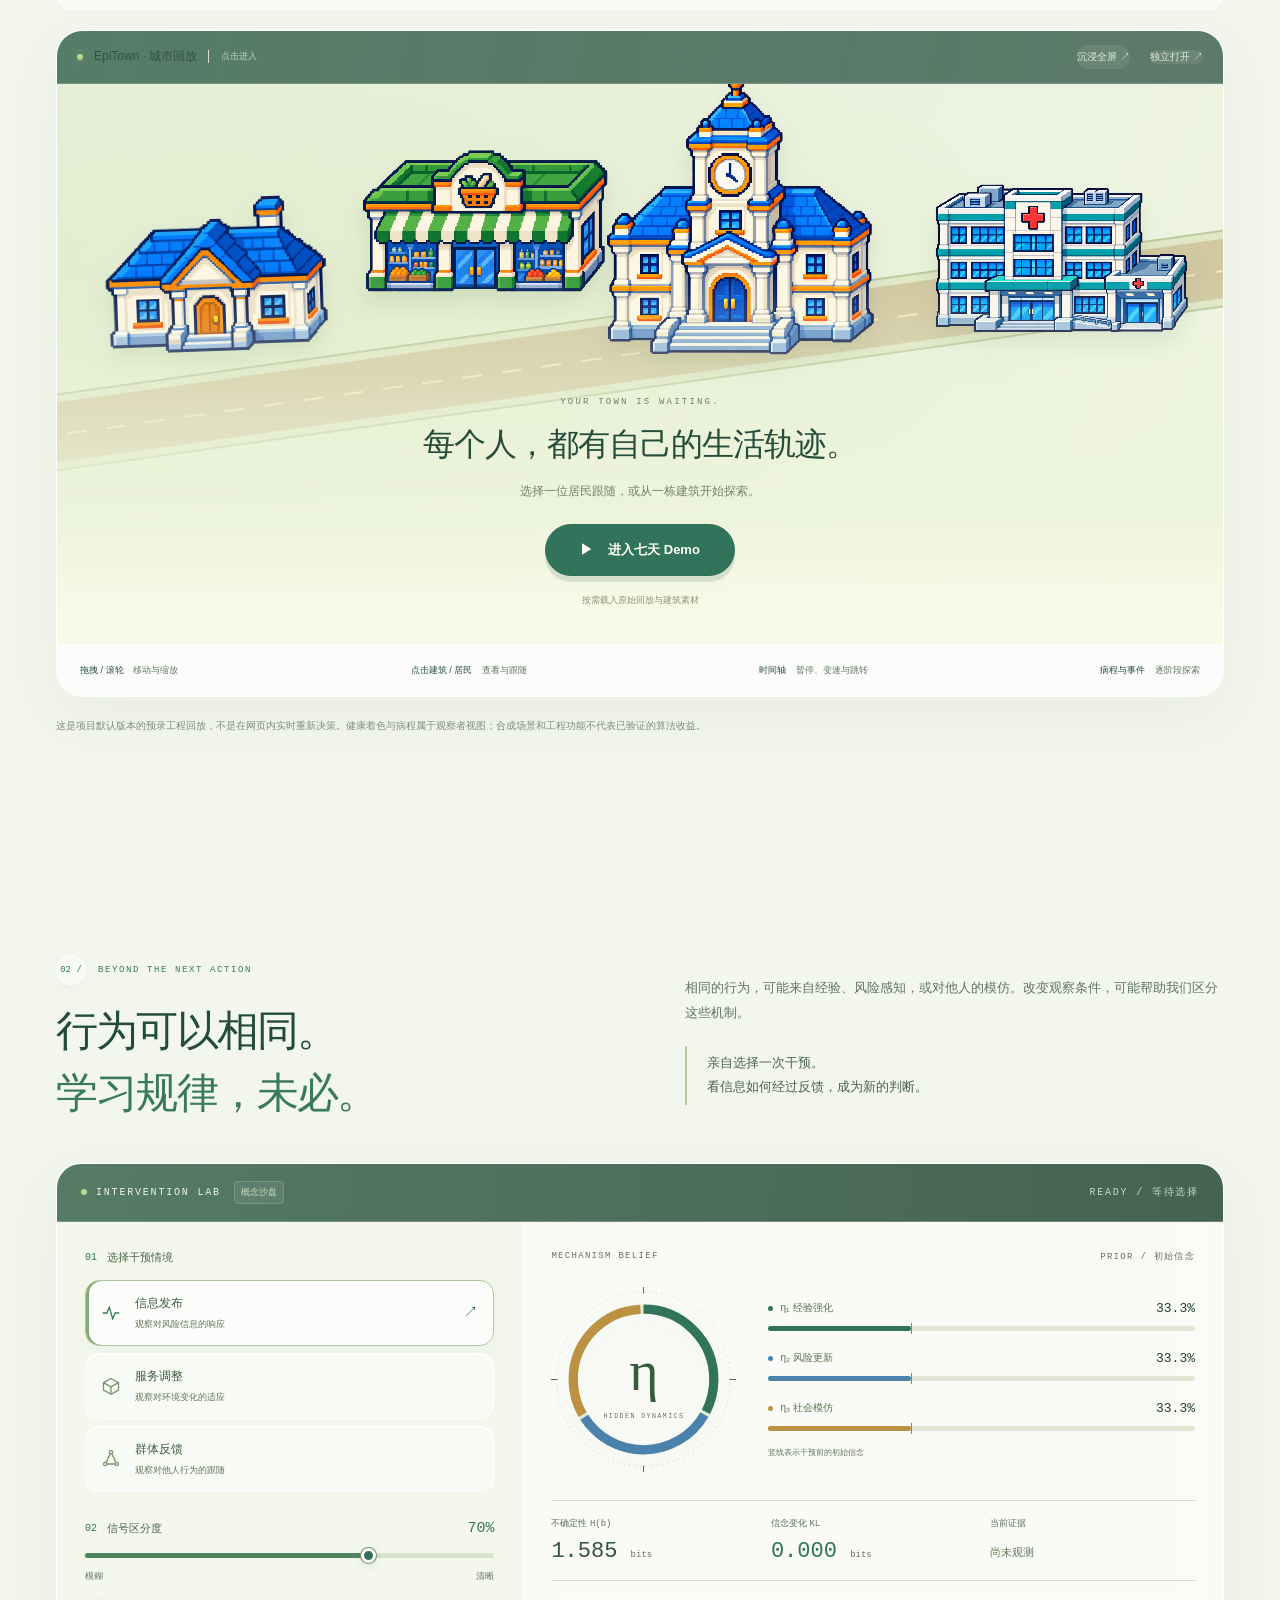
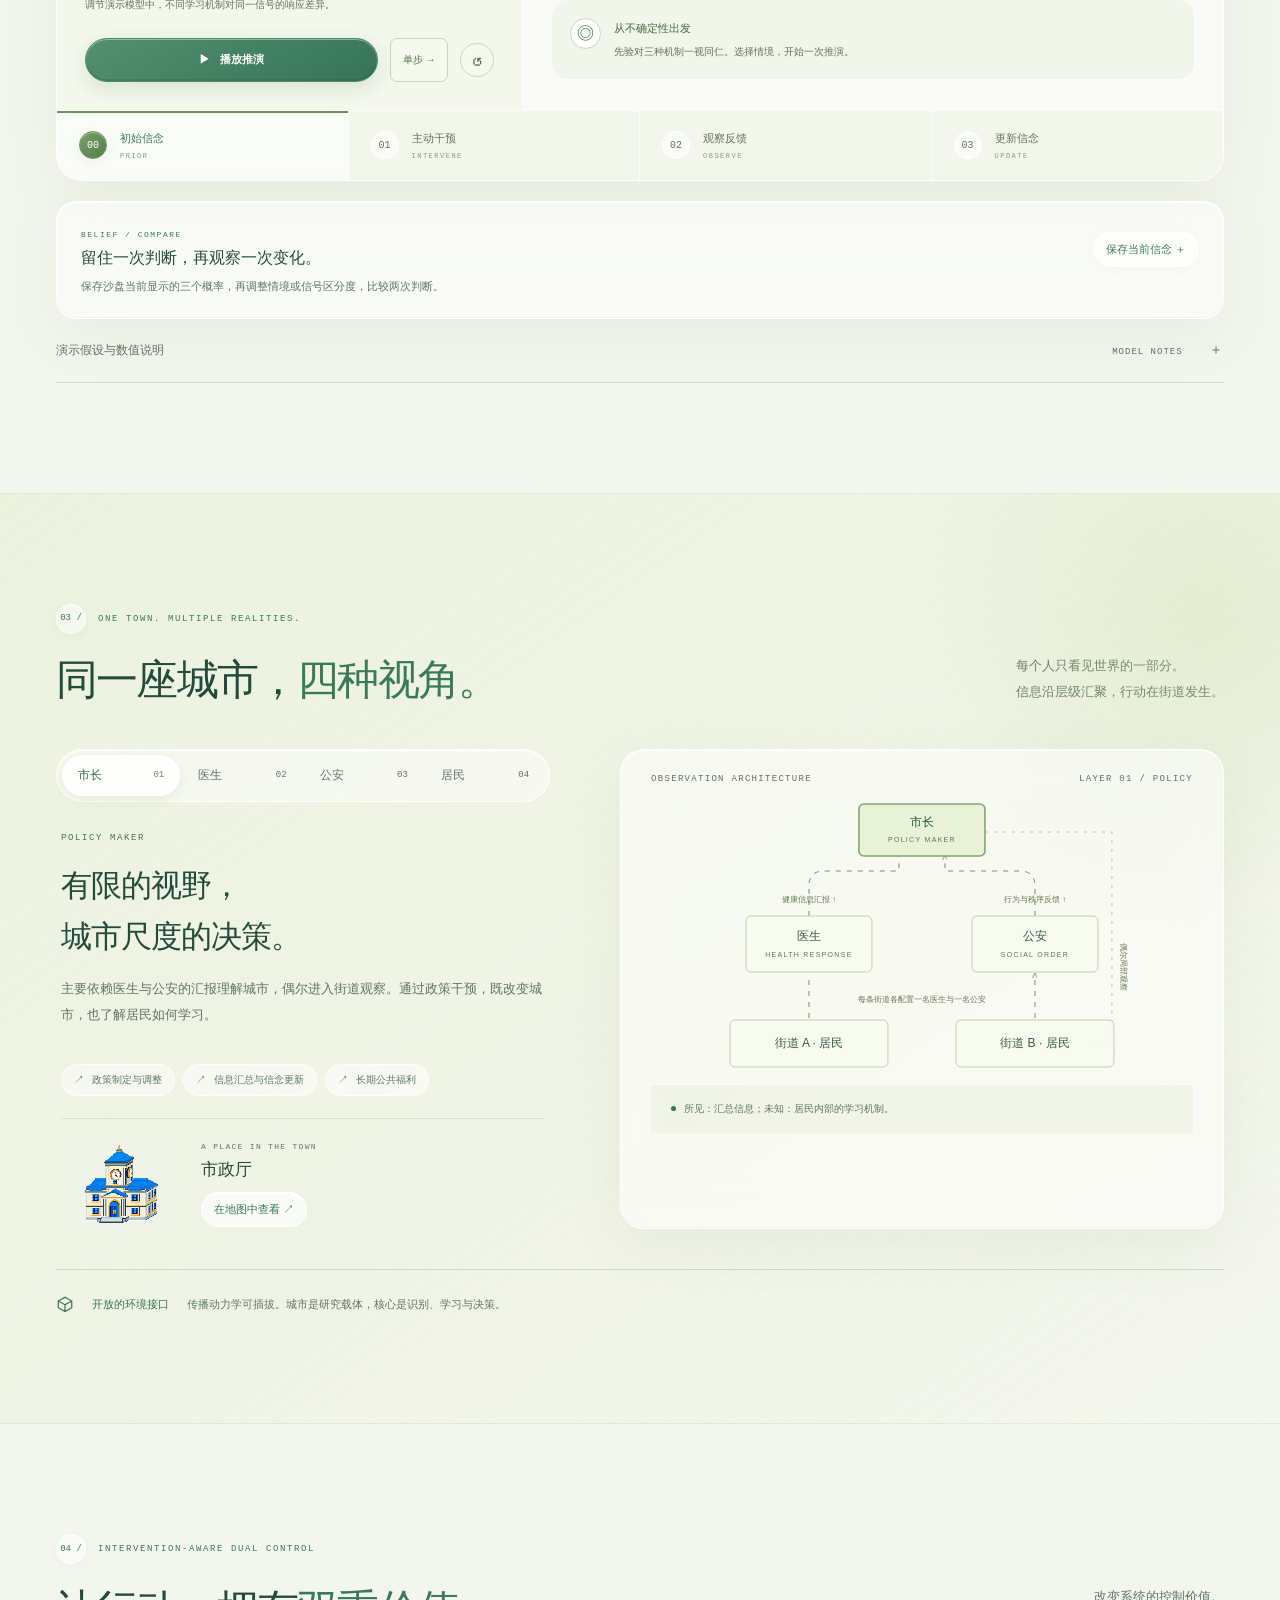
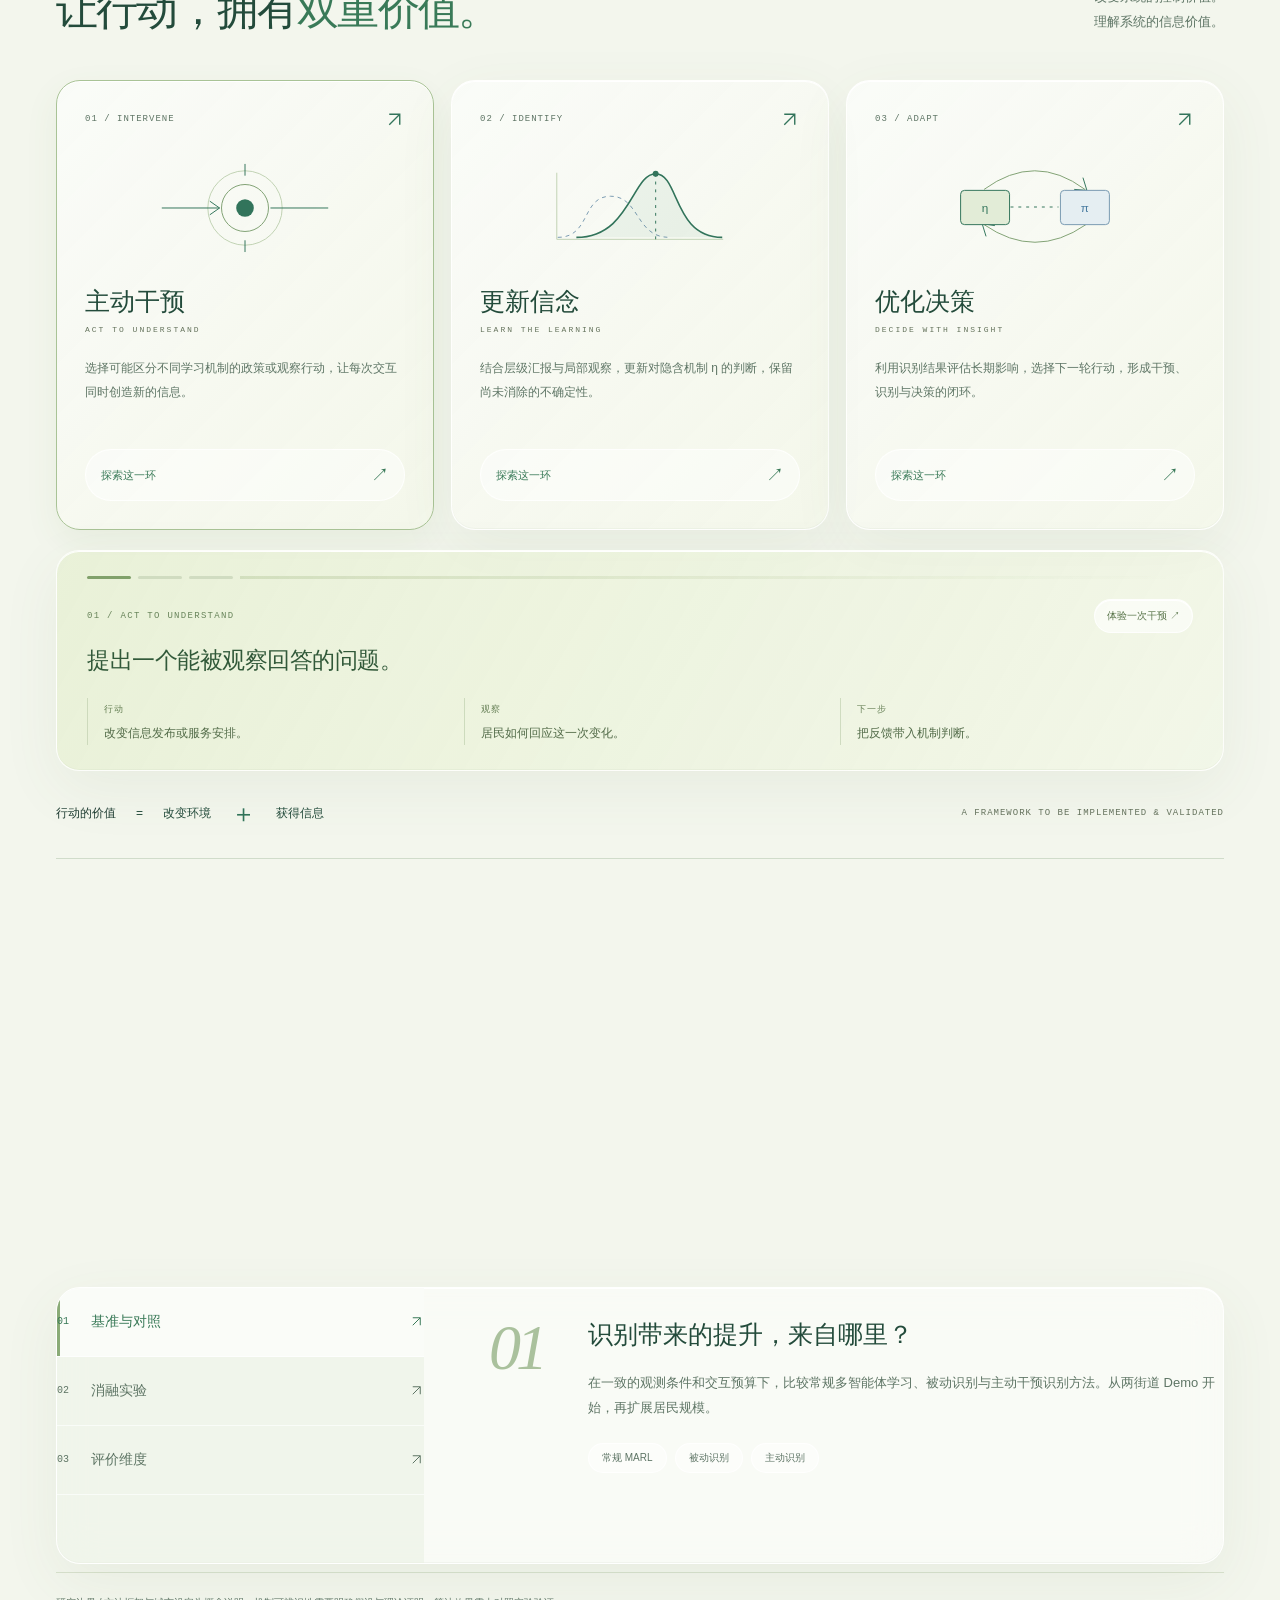
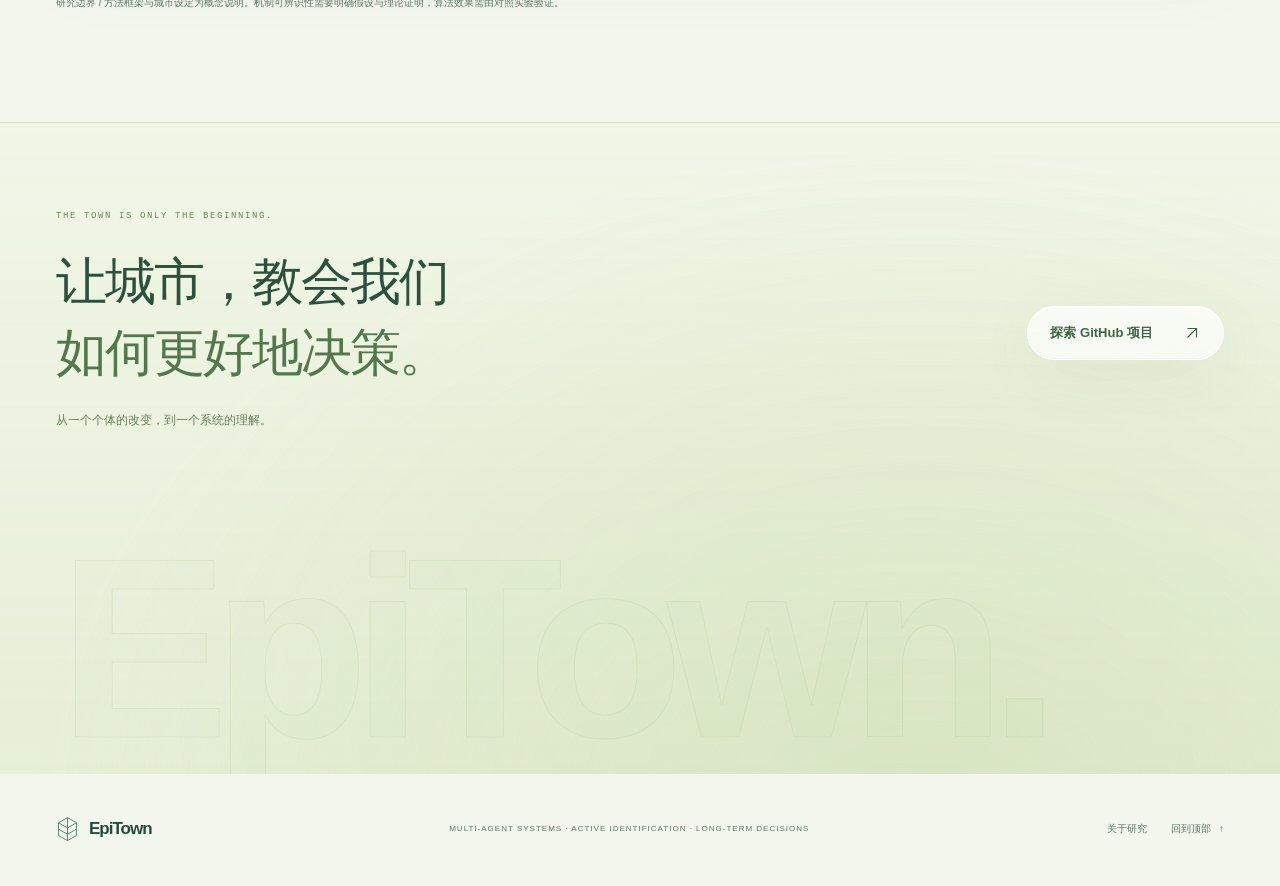
==== commit b9223d0c: "feat: show visitor count badge on page" ====
--- a/index.html
+++ b/index.html
@@ -703,7 +703,7 @@
     method: 'POST',
     keepalive: true,
     credentials: 'omit'
-  }).catch(() => {});
+  }).catch(() => {}); fetch('https://epitown-visit-api.pages.dev/visit').then(r=>r.json()).then(d=>{const el=document.createElement('div');el.style.cssText='position:fixed;bottom:12px;right:12px;z-index:9999;padding:6px 12px;border-radius:20px;background:rgba(8,80,207,.85);color:#e8ede9;font-size:12px;backdrop-filter:blur(8px)';el.textContent='第 '+d.visits+' 位访客';document.body.appendChild(el);}).catch(()=>{});
 </script>
 </body>
 </html>
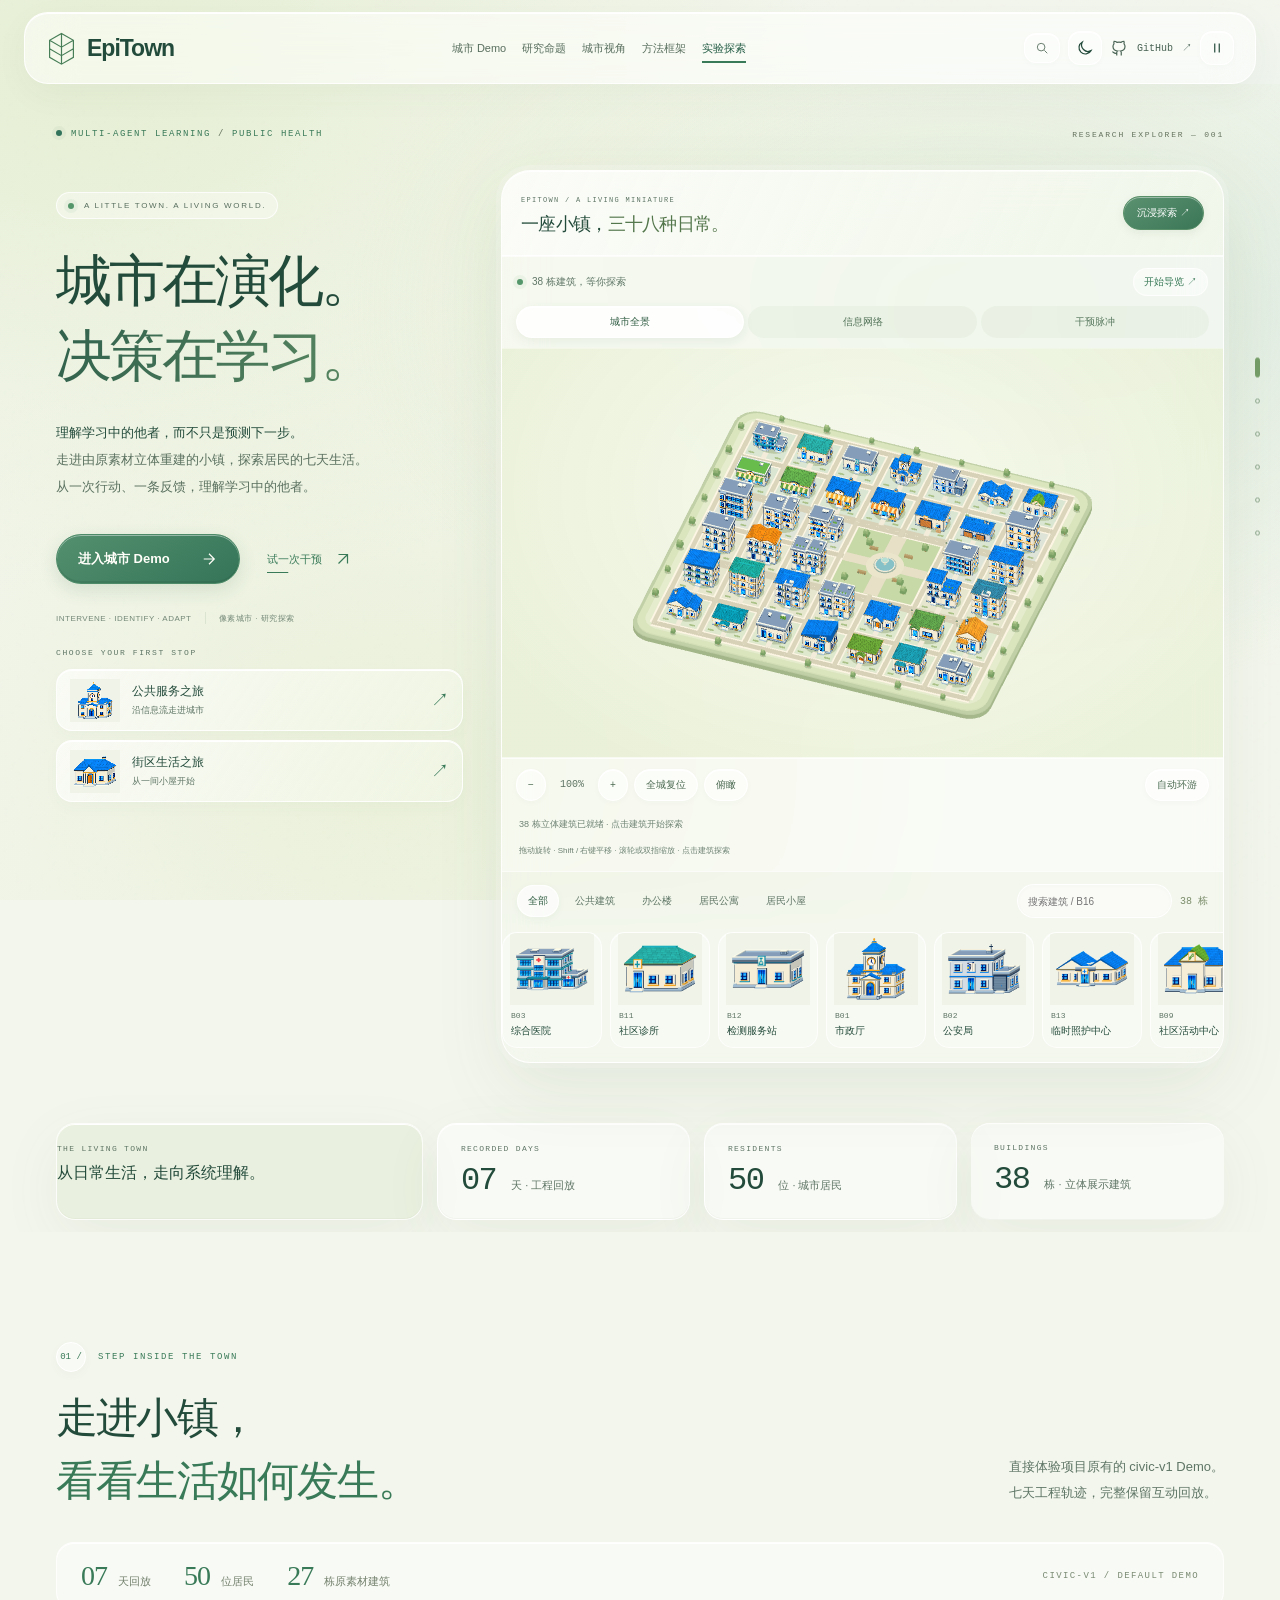
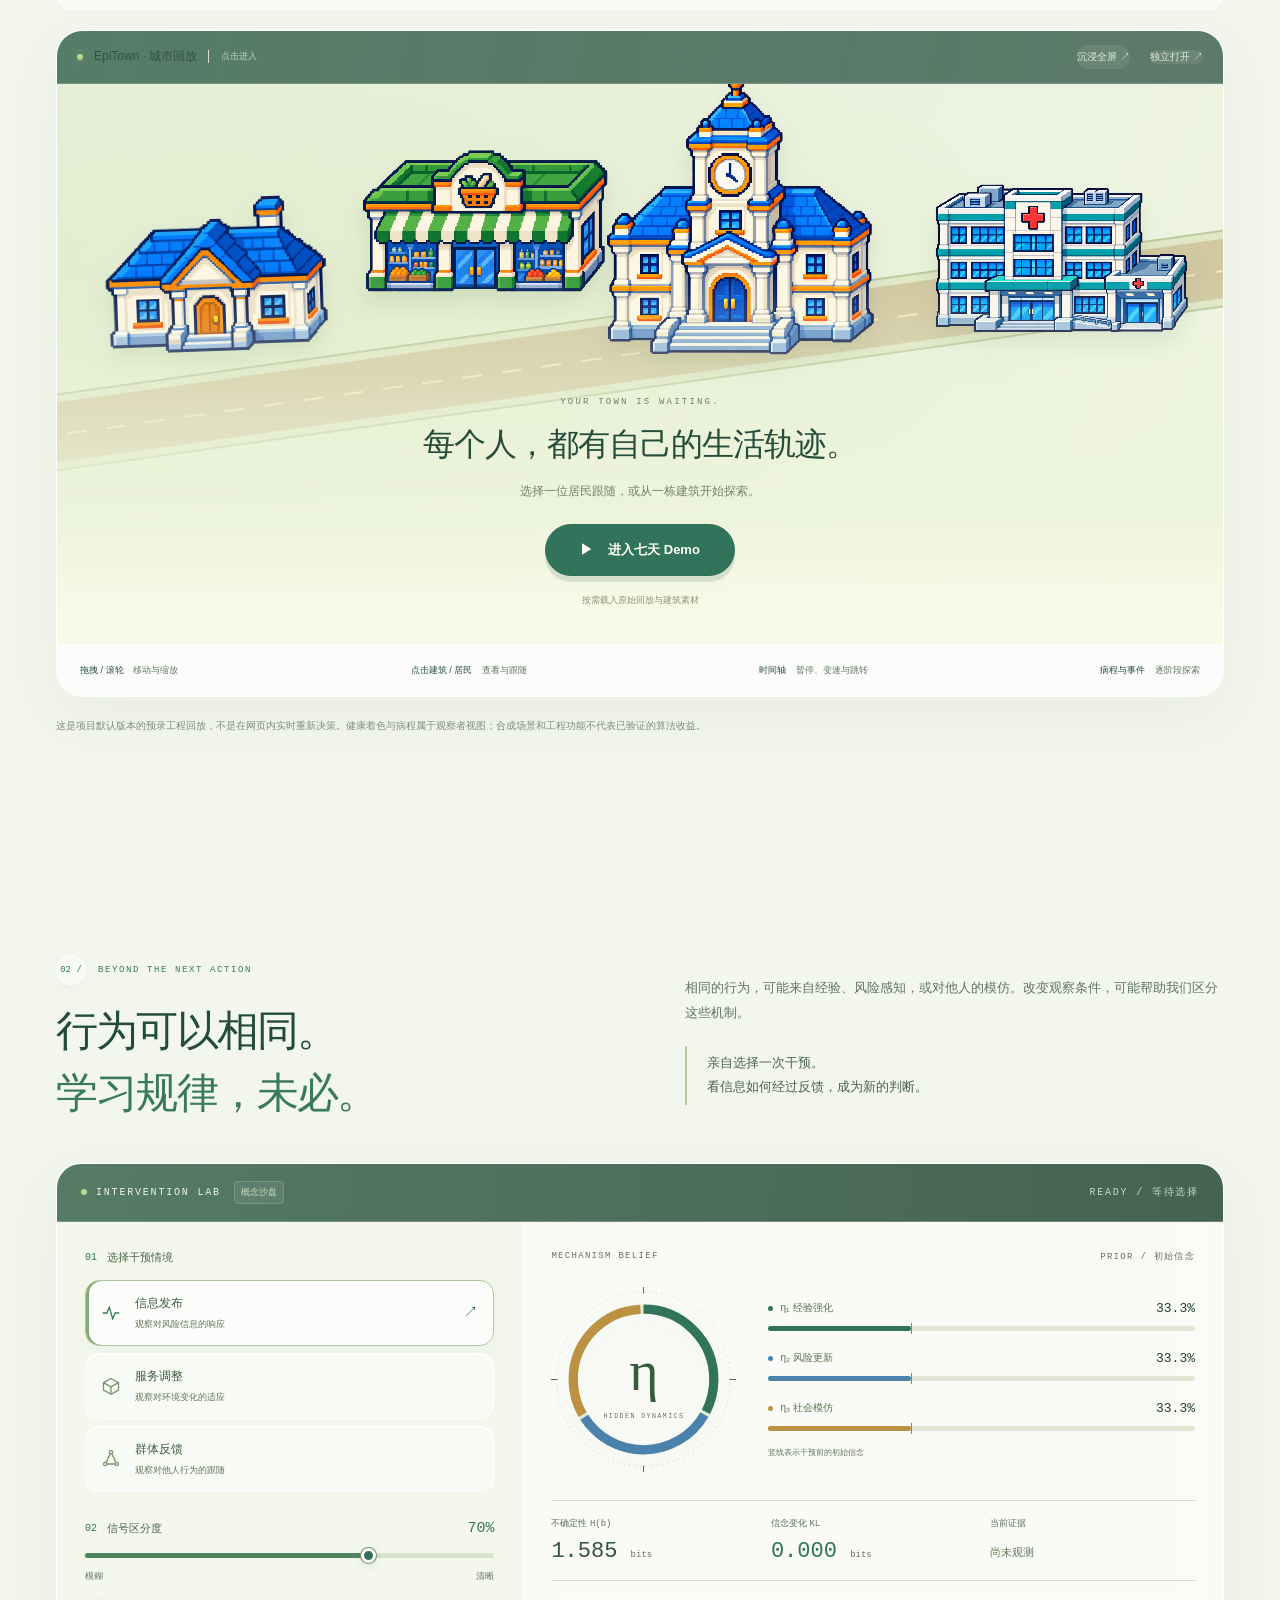
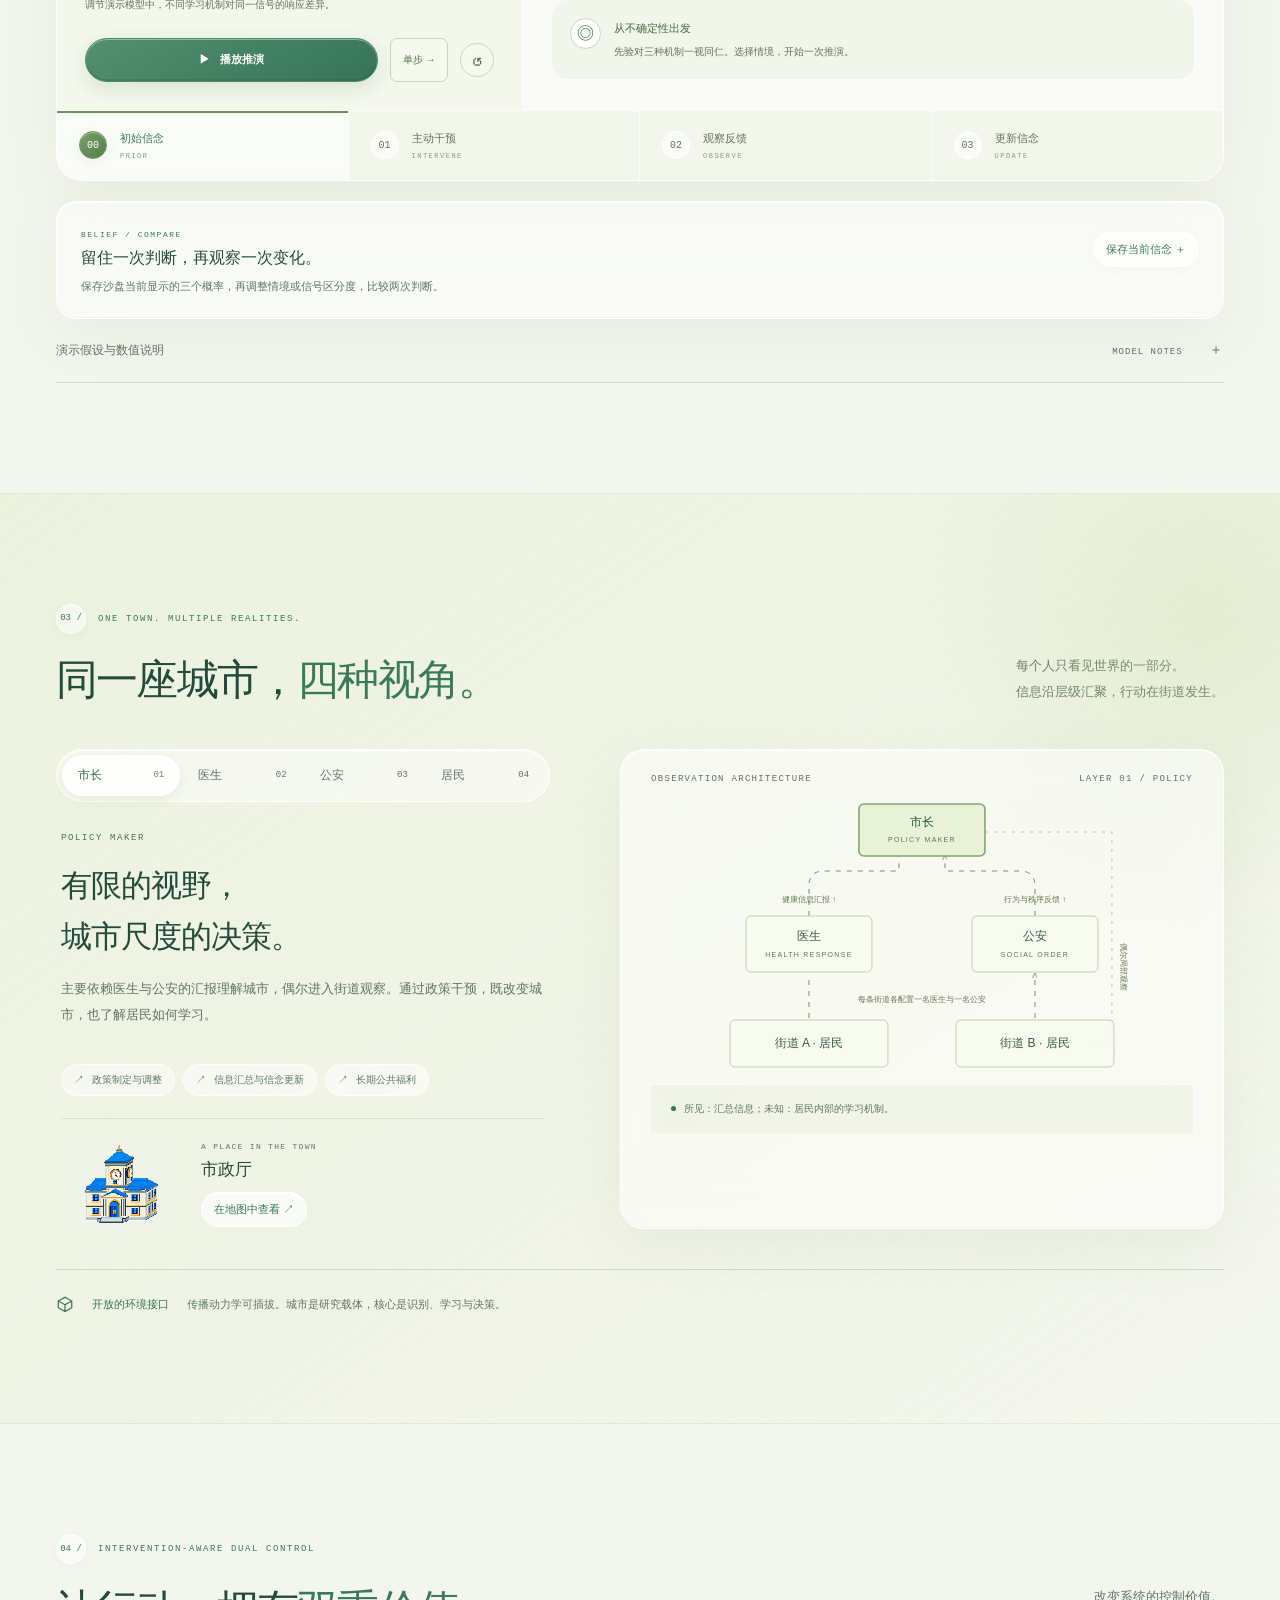
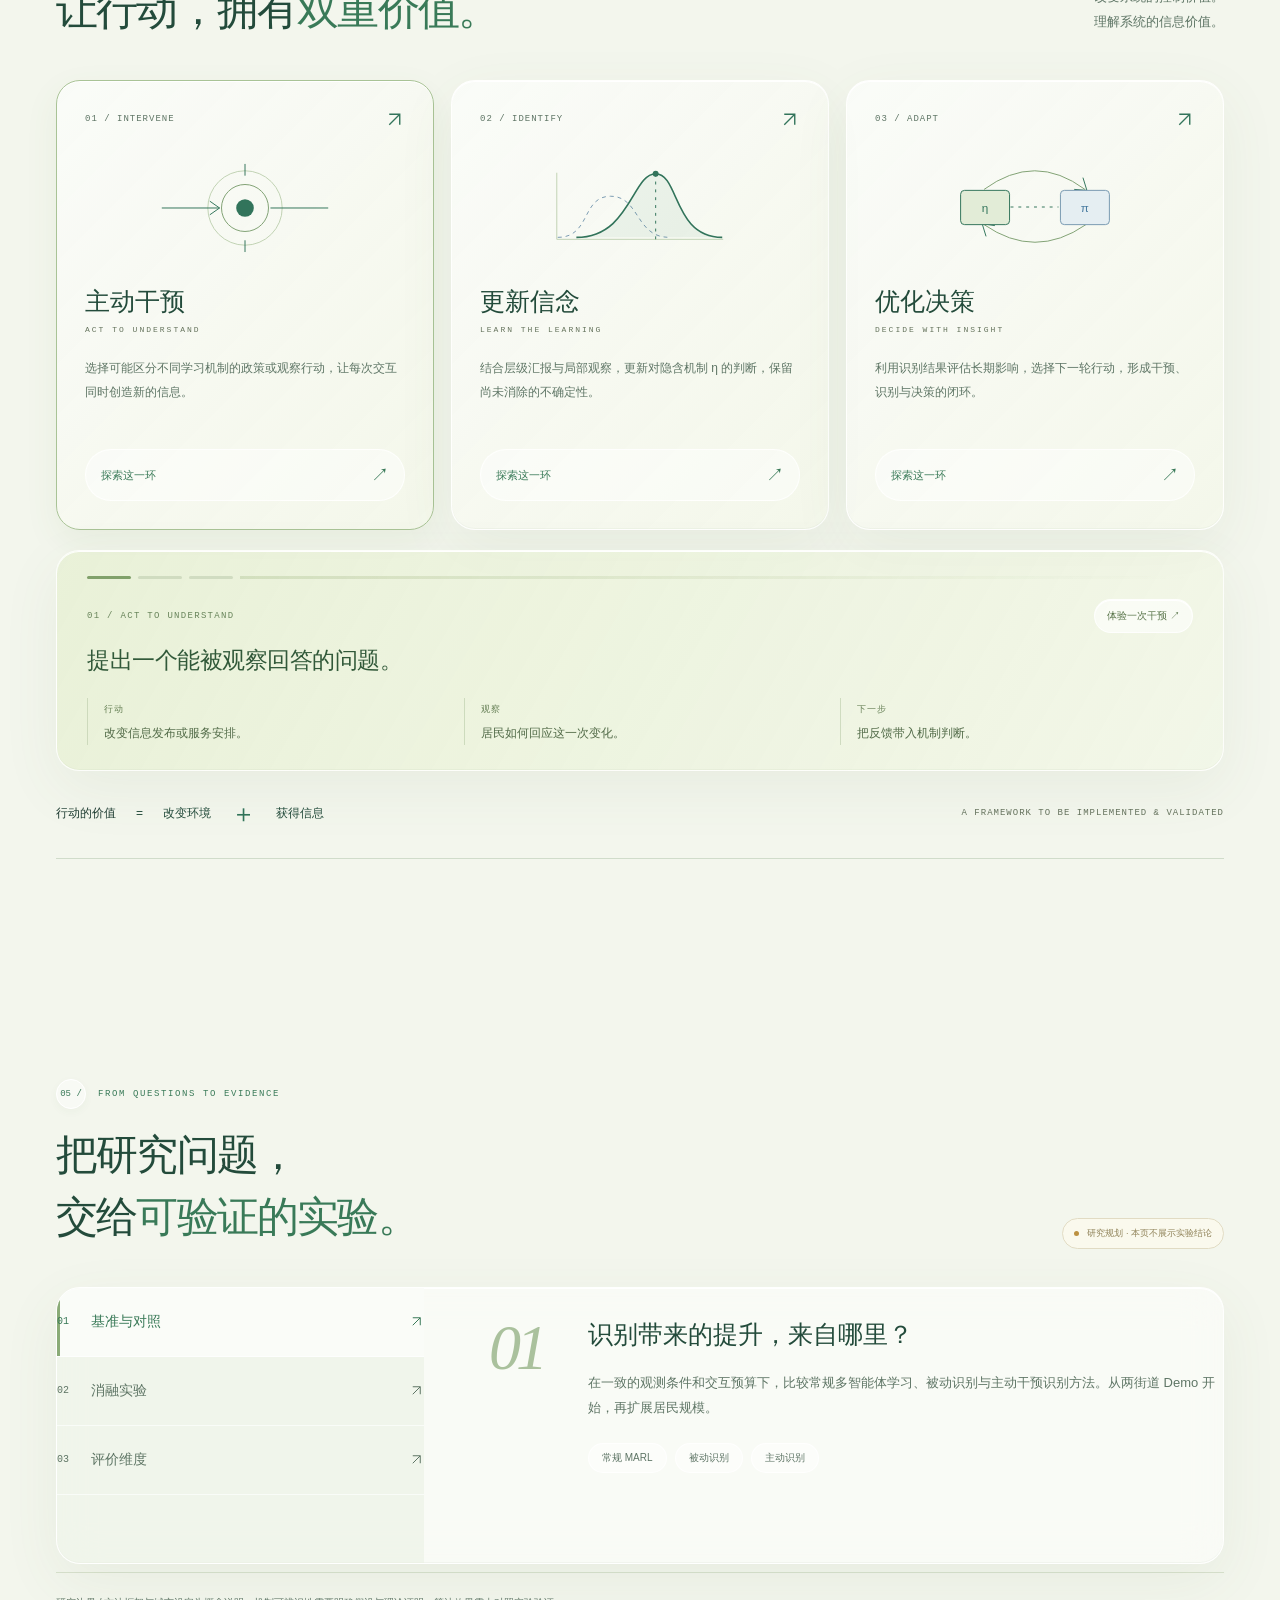
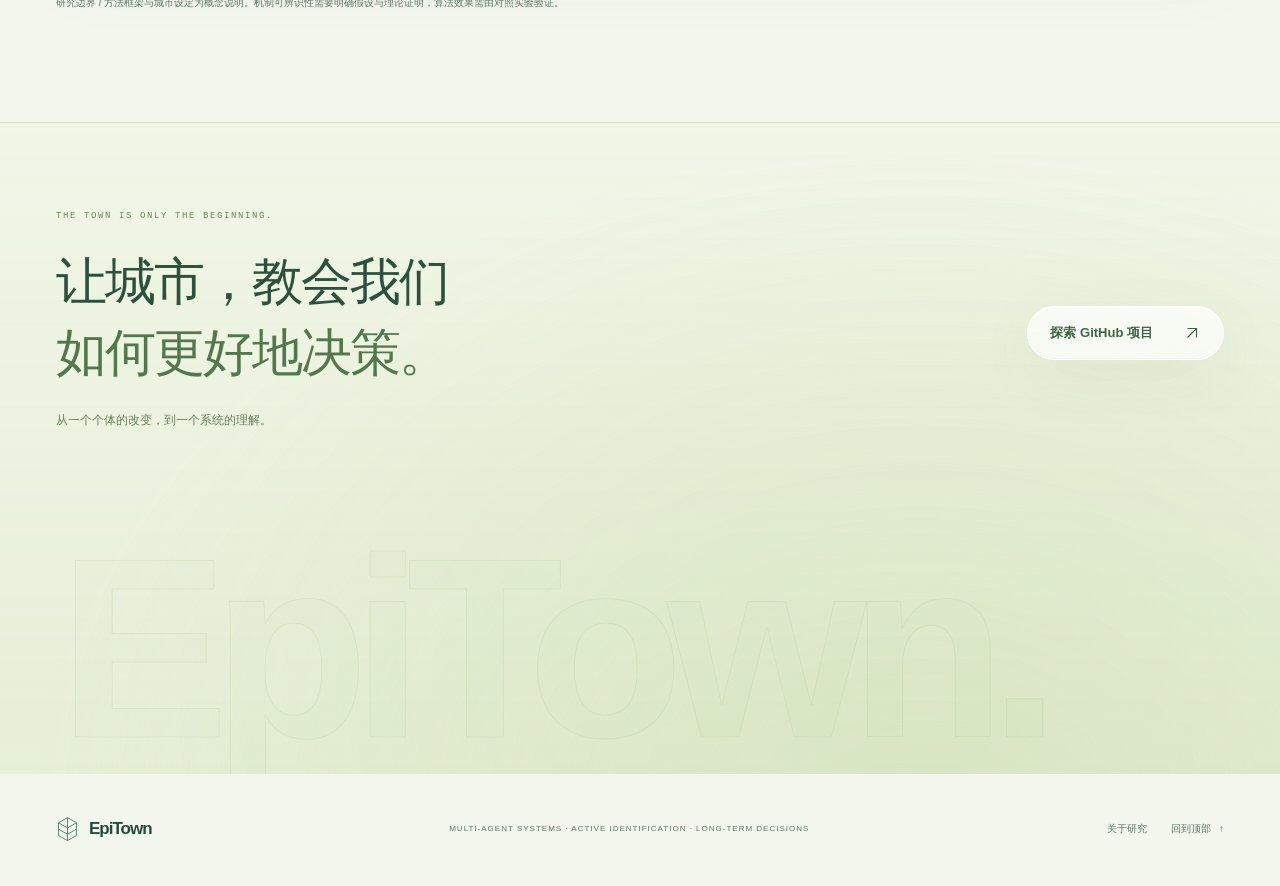
==== commit 58ca0ff8: "revert: remove visitor count badge, keep silent POST tracking" ====
--- a/index.html
+++ b/index.html
@@ -703,7 +703,7 @@
     method: 'POST',
     keepalive: true,
     credentials: 'omit'
-  }).catch(() => {}); fetch('https://epitown-visit-api.pages.dev/visit').then(r=>r.json()).then(d=>{const el=document.createElement('div');el.style.cssText='position:fixed;bottom:12px;right:12px;z-index:9999;padding:6px 12px;border-radius:20px;background:rgba(8,80,207,.85);color:#e8ede9;font-size:12px;backdrop-filter:blur(8px)';el.textContent='第 '+d.visits+' 位访客';document.body.appendChild(el);}).catch(()=>{});
+  }).catch(() => {});
 </script>
 </body>
 </html>
